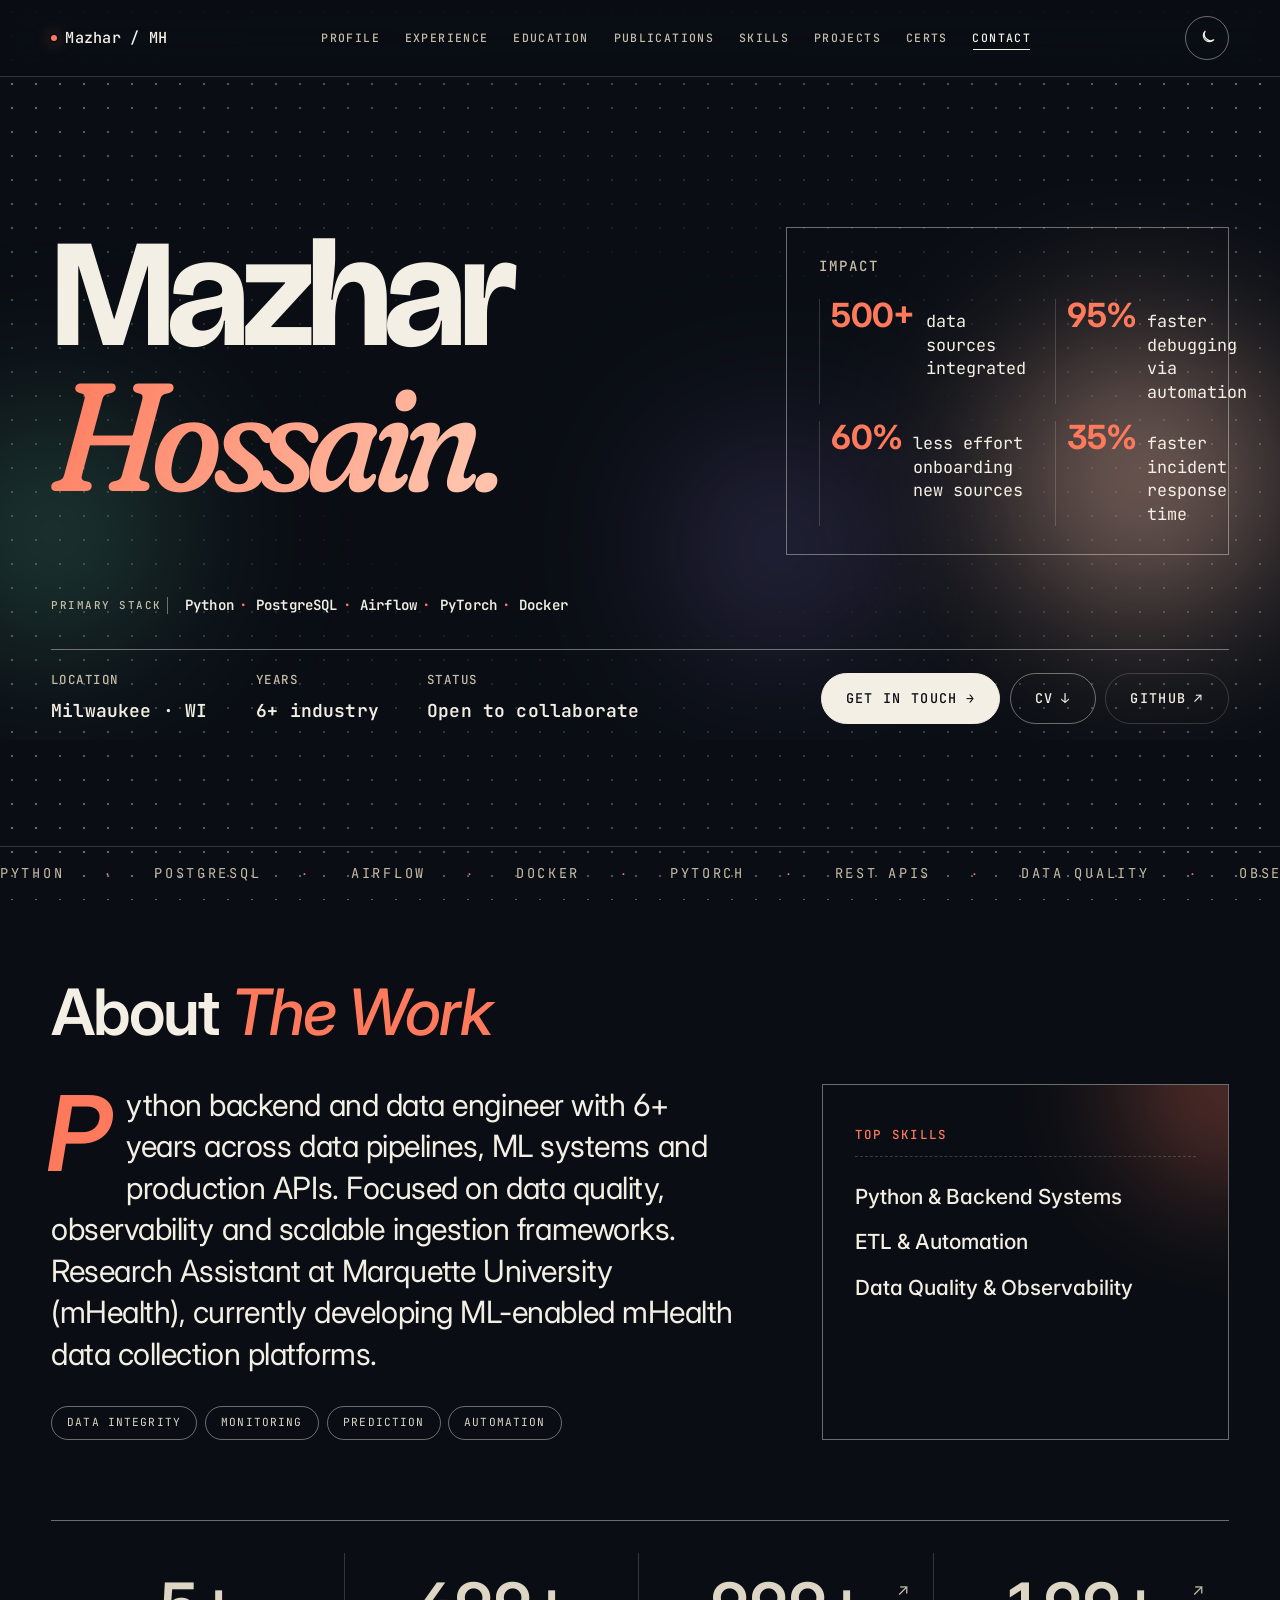
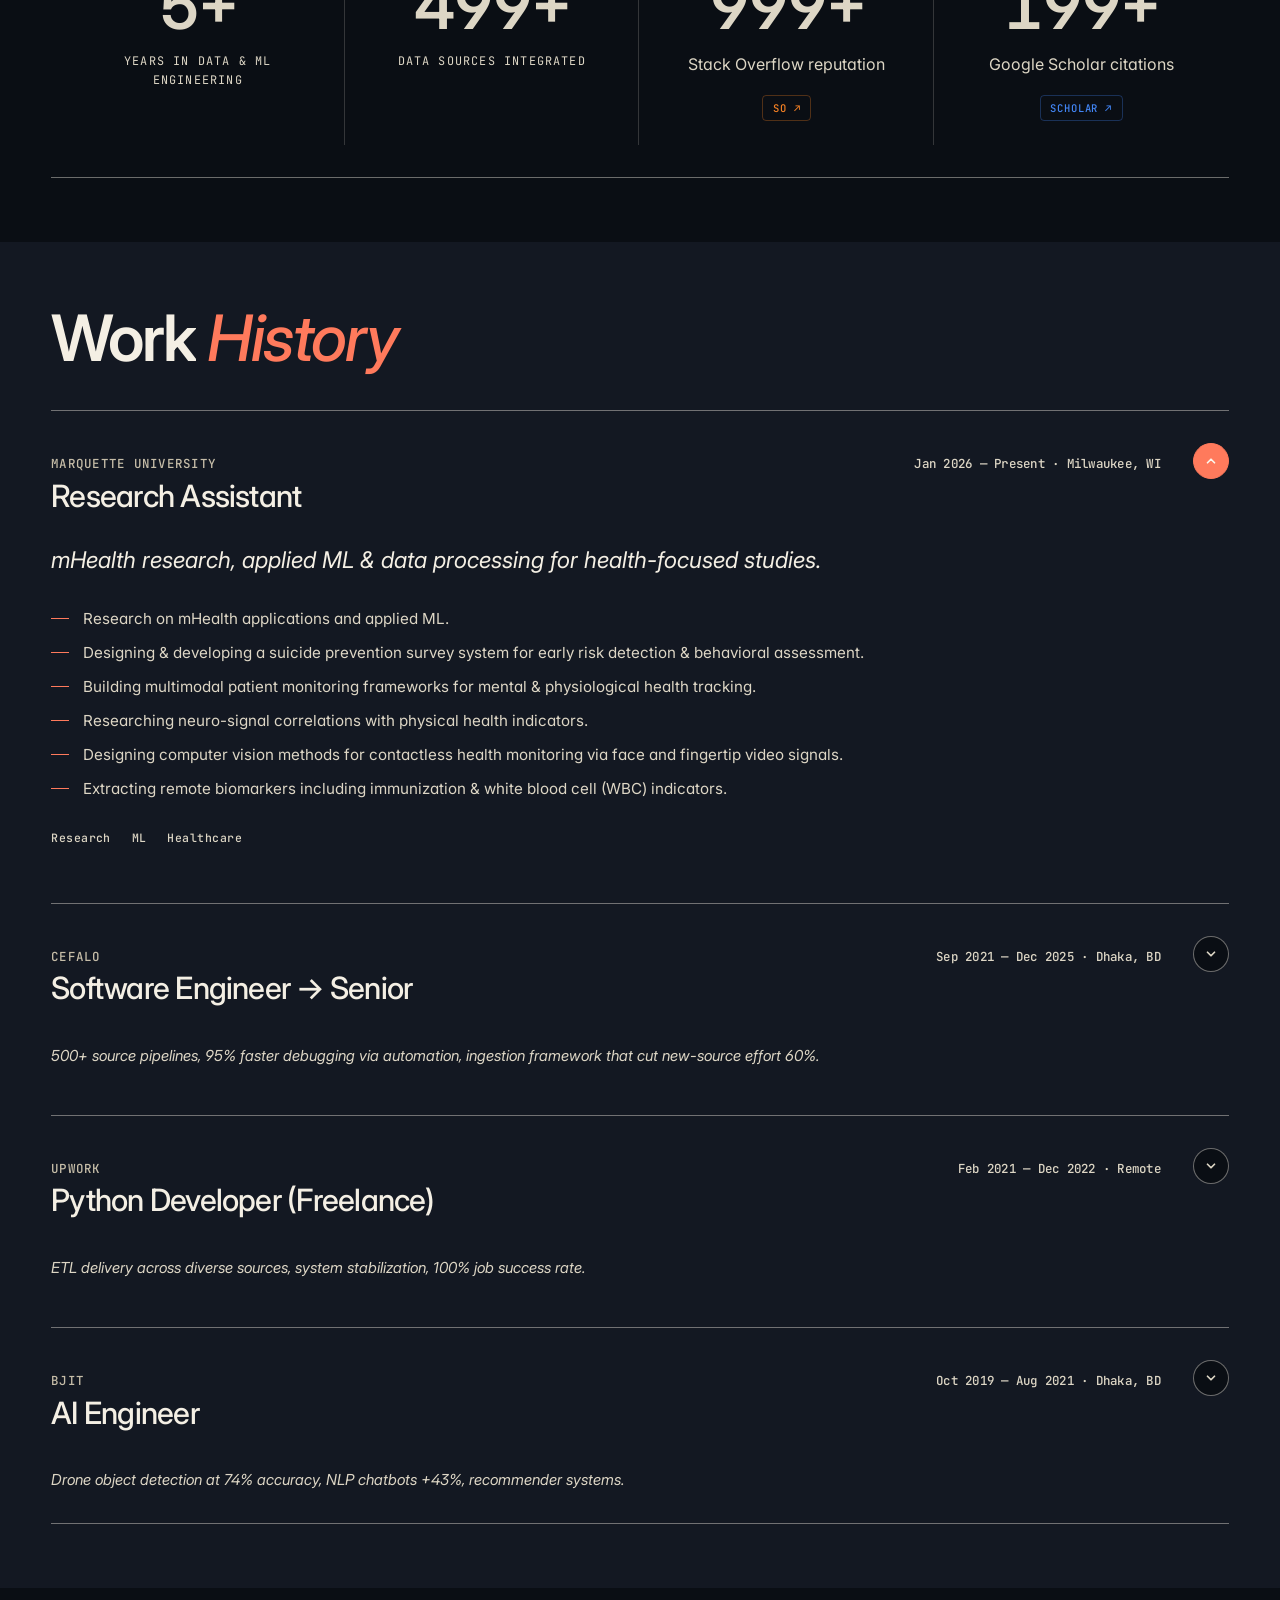
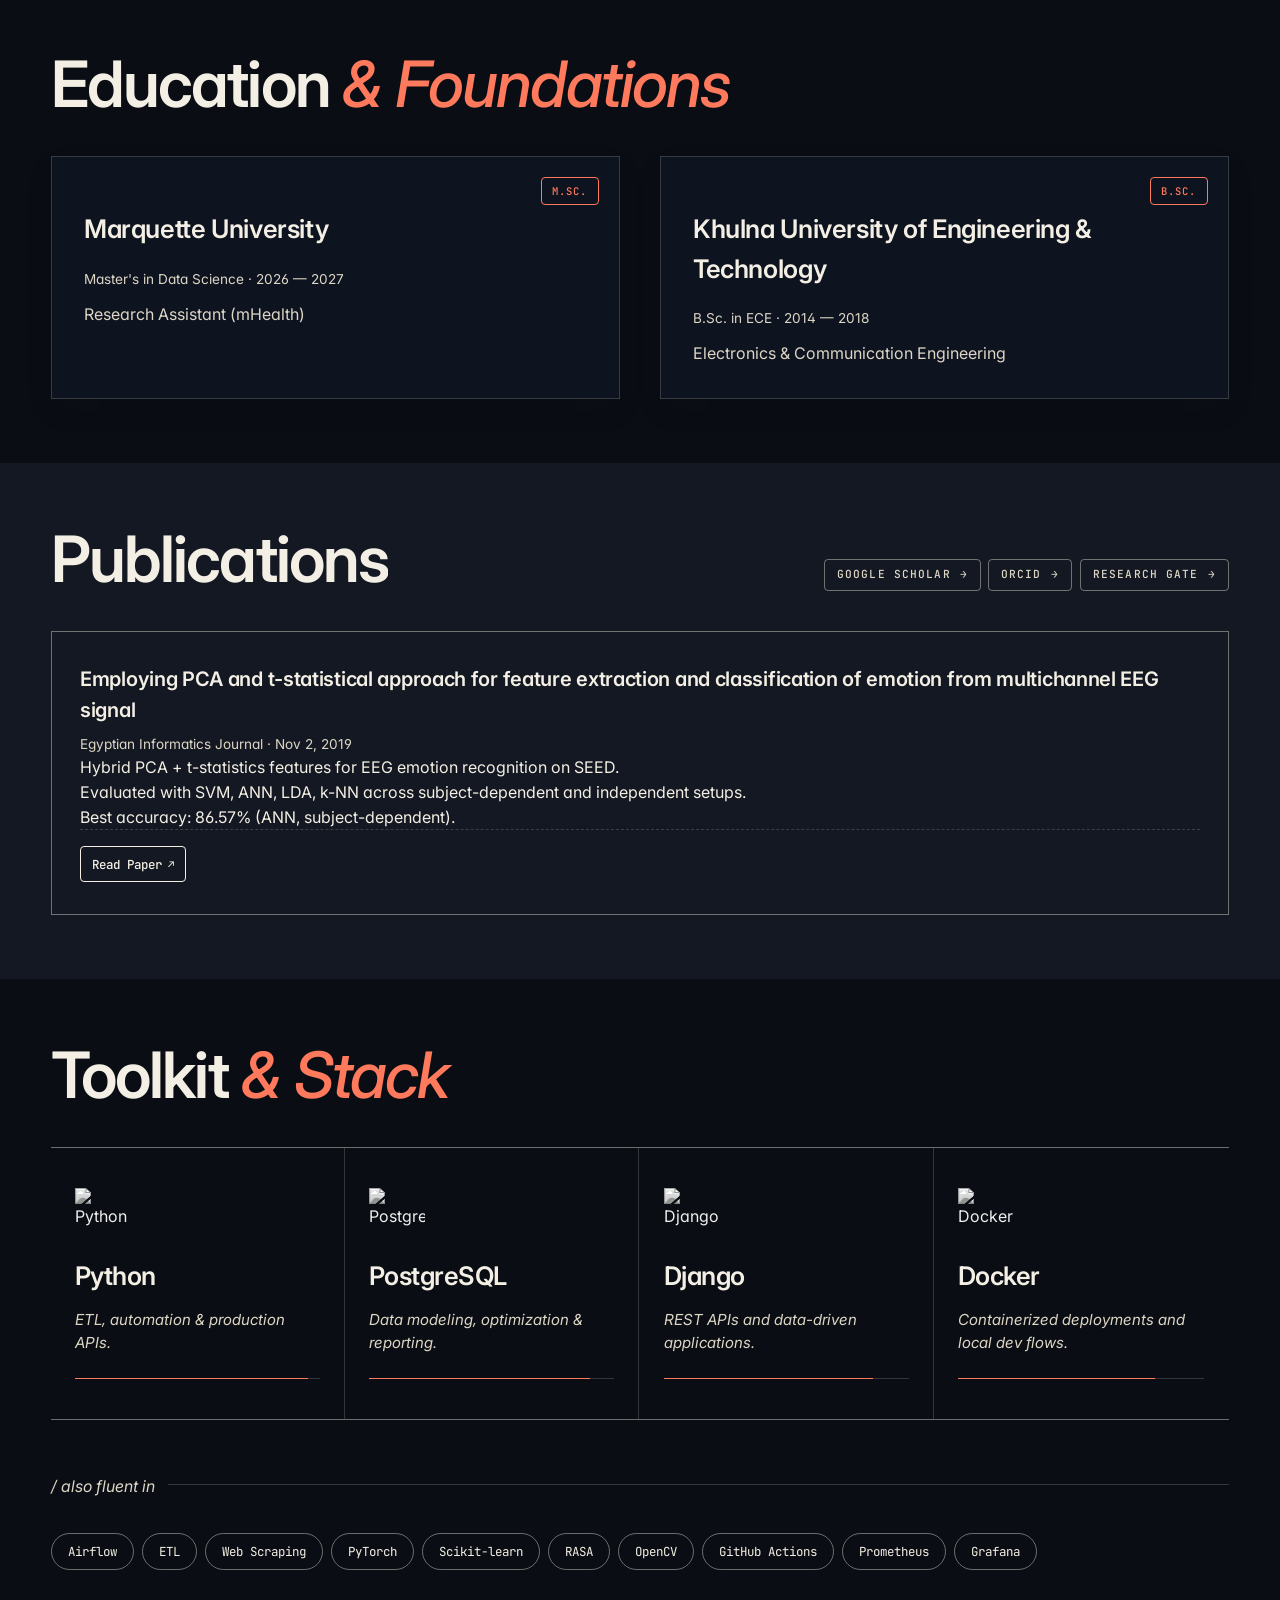
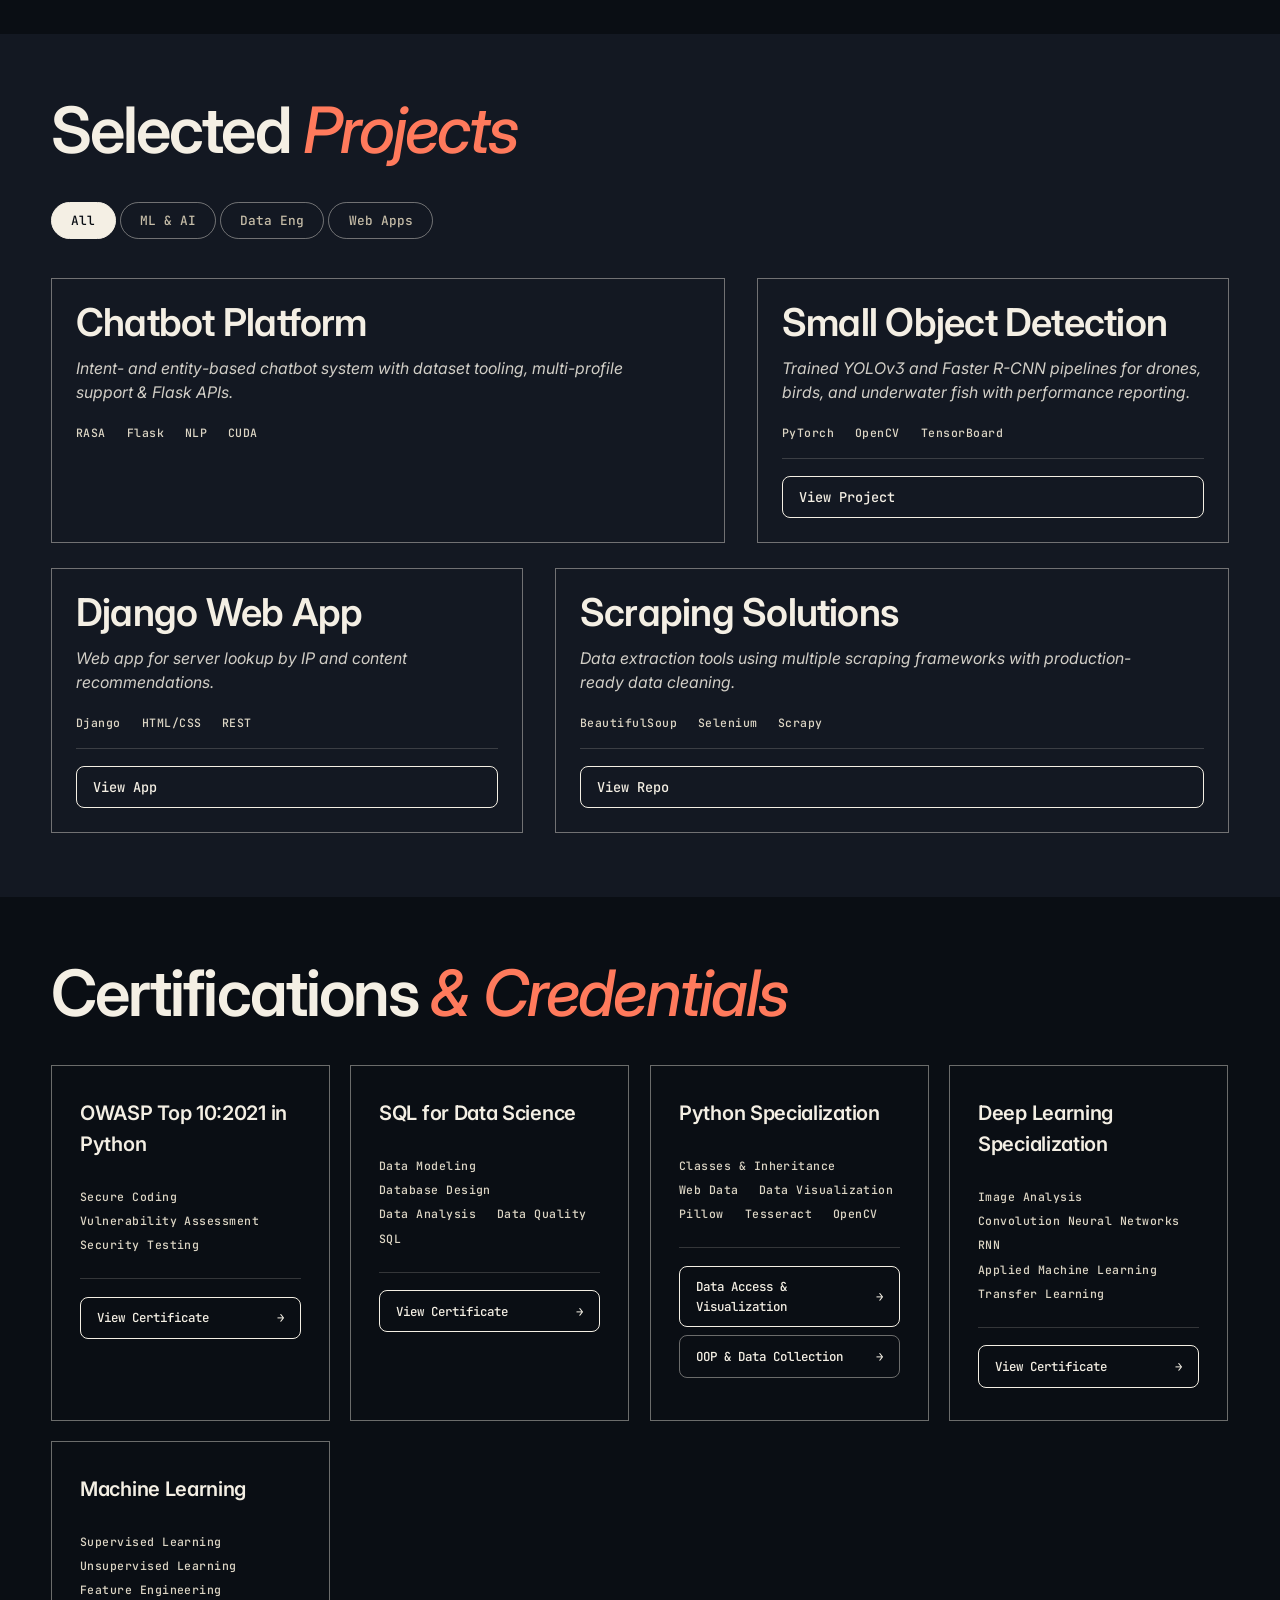
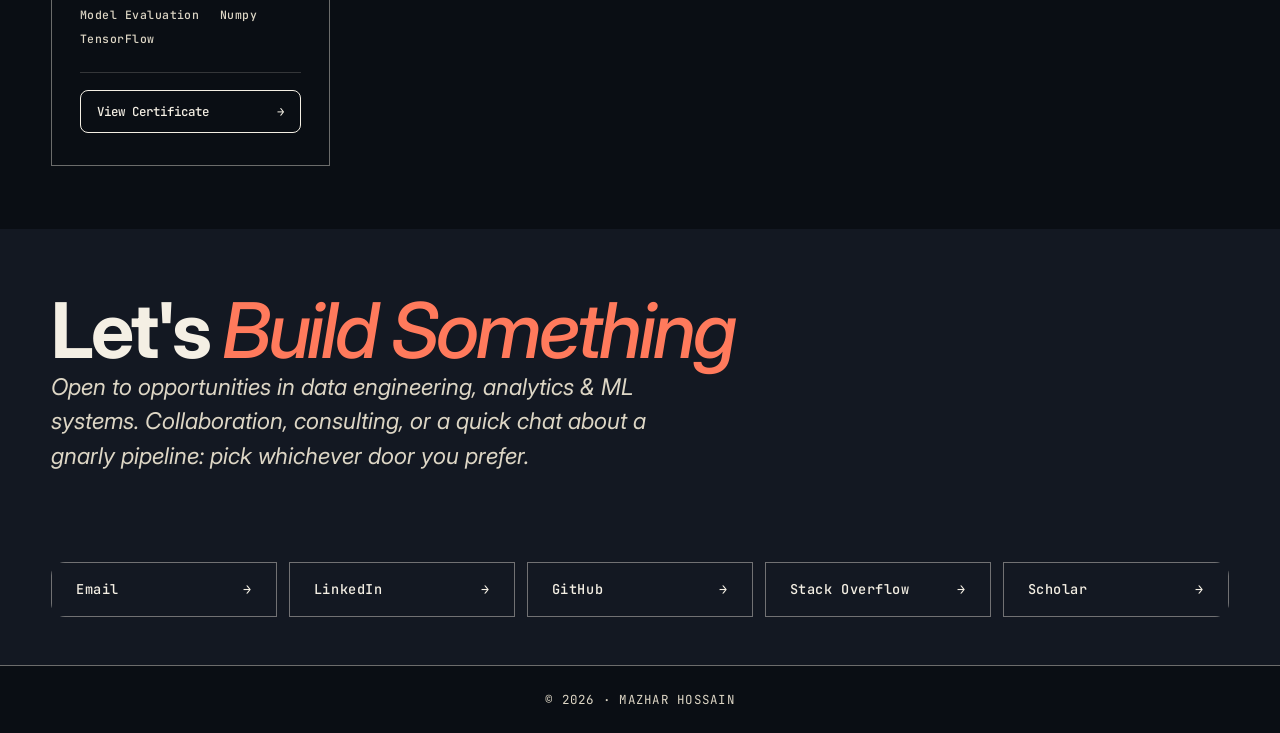
==== index.html @ 01fcfd15 "Update index" ====
<!doctype html>
<html lang="en">
  <head>
    <meta charset="utf-8" />
    <meta name="viewport" content="width=device-width, initial-scale=1" />

    <!-- Primary SEO -->
    <title>Mazhar Hossain — Data Engineer · Python · ML Systems</title>
    <meta name="description" content="Mazhar Hossain — Data Engineer with 6+ years building reliable data platforms, ETL pipelines, and ML-ready analytics systems. Python, PostgreSQL, Airflow, PyTorch." />
    <meta name="author" content="Mazhar Hossain" />
    <meta name="keywords" content="Mazhar Hossain, Data Engineer, Python Developer, ETL, Airflow, PostgreSQL, PyTorch, ML Engineer, Data Platforms, Portfolio" />
    <meta name="robots" content="index, follow, max-image-preview:large" />
    <meta name="googlebot" content="index, follow" />
    <link rel="canonical" href="https://mazhar004.github.io/" />

    <!-- Open Graph -->
    <meta property="og:title" content="Mazhar Hossain — Data Engineer · Python · ML Systems" />
    <meta property="og:description" content="6+ years building reliable data platforms, ETL pipelines, and ML-ready analytics systems." />
    <meta property="og:type" content="website" />
    <meta property="og:url" content="https://mazhar004.github.io/" />
    <meta property="og:site_name" content="Mazhar Hossain" />
    <meta property="og:locale" content="en_US" />
    <meta property="og:image" content="https://mazhar004.github.io/static/og-image.svg" />
    <meta property="og:image:width" content="1200" />
    <meta property="og:image:height" content="630" />
    <meta property="og:image:alt" content="Mazhar Hossain — Data Engineer · Python · ML Systems" />

    <!-- Twitter / X -->
    <meta name="twitter:card" content="summary_large_image" />
    <meta name="twitter:title" content="Mazhar Hossain — Data Engineer" />
    <meta name="twitter:description" content="Building reliable data platforms, ETL pipelines, and ML-ready analytics systems." />
    <meta name="twitter:image" content="https://mazhar004.github.io/static/og-image.svg" />
    <meta name="twitter:image:alt" content="Mazhar Hossain — Data Engineer · Python · ML Systems" />

    <!-- Icons & manifest -->
    <link rel="icon" type="image/svg+xml" href="static/favicon.svg" />
    <link rel="apple-touch-icon" href="static/favicon.svg" />
    <link rel="manifest" href="site.webmanifest" />
    <meta name="theme-color" content="#0a0e14" media="(prefers-color-scheme: dark)" />
    <meta name="theme-color" content="#f1ebe0" media="(prefers-color-scheme: light)" />

    <!-- Progressive enhancement marker. Set synchronously before any CSS applies so
         scroll-reveal styles know JS is going to run. Without this class, the no-JS
         fallback block in cinematic.css keeps every section visible (matters for
         file:// previews and any case where the module bundle fails to load). -->
    <script>document.documentElement.classList.add("js-reveal");</script>

    <!-- Fonts -->
    <link rel="preconnect" href="https://fonts.googleapis.com" />
    <link rel="preconnect" href="https://fonts.gstatic.com" crossorigin />
    <link
      href="https://fonts.googleapis.com/css2?family=Bricolage+Grotesque:opsz,wght@12..96,300..800&family=Fraunces:ital,opsz,wght,SOFT,WONK@0,9..144,300..700,30..100,0..1;1,9..144,300..700,30..100,0..1&family=Inter:ital,wght@0,300..700;1,300..700&family=JetBrains+Mono:wght@400;500;600&display=swap"
      rel="stylesheet"
    />
    <!-- Stylesheets — split for maintainability. Order matters: cascade flows top → bottom. -->
    <link rel="stylesheet" href="css/tokens.css?v=2026-05-13i" />
    <link rel="stylesheet" href="css/base.css?v=2026-05-13i" />
    <link rel="stylesheet" href="css/layout.css?v=2026-05-13i" />
    <link rel="stylesheet" href="css/buttons.css?v=2026-05-13i" />
    <link rel="stylesheet" href="css/bento.css?v=2026-05-13i" />
    <link rel="stylesheet" href="css/command-palette.css?v=2026-05-13i" />
    <link rel="stylesheet" href="css/sections.css?v=2026-05-13i" />
    <link rel="stylesheet" href="css/footer.css?v=2026-05-13i" />
    <link rel="stylesheet" href="css/mobile.css?v=2026-05-13i" />
    <link rel="stylesheet" href="css/cinematic.css?v=2026-05-13i" />
    <link rel="stylesheet" href="css/lanes.css?v=2026-05-13i" />
    <link rel="stylesheet" href="css/hero-impact.css?v=2026-05-13i" />
    <link rel="stylesheet" href="css/mobile-final.css?v=2026-05-13i" />

    <!-- JS as native ES modules. main.js boots each side-effect submodule. -->
    <script type="module" src="js/main.js?v=2026-05-13i"></script>

    <!-- Structured data: Person + WebSite -->
    <script type="application/ld+json">
    {
      "@context": "https://schema.org",
      "@graph": [
        {
          "@type": "Person",
          "@id": "https://mazhar004.github.io/#person",
          "name": "Mazhar Hossain",
          "alternateName": "MH",
          "url": "https://mazhar004.github.io/",
          "image": "https://mazhar004.github.io/static/og-image.svg",
          "jobTitle": "Data Engineer",
          "description": "Data Engineer with 6+ years across data pipelines, ML systems, and production APIs. Focused on data quality, observability, and scalable ingestion frameworks.",
          "email": "mailto:princemazhar.mp@gmail.com",
          "address": {
            "@type": "PostalAddress",
            "addressLocality": "Milwaukee",
            "addressRegion": "WI",
            "addressCountry": "US"
          },
          "knowsAbout": [
            "Data Engineering",
            "Python",
            "PostgreSQL",
            "Apache Airflow",
            "ETL Pipelines",
            "PyTorch",
            "Machine Learning",
            "Computer Vision",
            "REST APIs",
            "Docker"
          ],
          "alumniOf": [
            {
              "@type": "CollegeOrUniversity",
              "name": "Marquette University",
              "url": "https://www.marquette.edu/"
            },
            {
              "@type": "CollegeOrUniversity",
              "name": "Khulna University of Engineering & Technology"
            }
          ],
          "sameAs": [
            "https://github.com/mazhar004",
            "https://www.linkedin.com/in/mazhar004/",
            "https://stackoverflow.com/users/11755018/mazhar",
            "https://scholar.google.com/citations?user=k7h0b8gAAAAJ",
            "https://orcid.org/0000-0001-7118-8248",
            "https://www.researchgate.net/profile/Mazhar-Hossain"
          ]
        },
        {
          "@type": "WebSite",
          "@id": "https://mazhar004.github.io/#website",
          "url": "https://mazhar004.github.io/",
          "name": "Mazhar Hossain — Portfolio",
          "description": "Portfolio of Mazhar Hossain, Data Engineer.",
          "inLanguage": "en-US",
          "publisher": { "@id": "https://mazhar004.github.io/#person" }
        }
      ]
    }
    </script>

    <!-- Google Analytics 4
         Replace G-XXXXXXXXXX with your real Measurement ID once you create the GA4 property.
         Until then, this script is inert (no data is sent). The ID is intentionally public —
         GA4 IDs live in client-side JS on every site that uses GA. To prevent spam from other
         domains, configure a hostname filter in GA4 Admin → Data Filters. -->
    <script async src="https://www.googletagmanager.com/gtag/js?id=G-XXXXXXXXXX"></script>
    <script>
      window.dataLayer = window.dataLayer || [];
      function gtag(){dataLayer.push(arguments);}
      gtag('js', new Date());
      gtag('config', 'G-XXXXXXXXXX', { anonymize_ip: true });
    </script>
  </head>
  <body data-theme="dark">
    <script>
      // Restore persisted theme synchronously to prevent FOUC
      try {
        var t = localStorage.getItem("theme");
        if (t === "light" || t === "dark") document.body.dataset.theme = t;
      } catch (e) {}
    </script>
    <a class="skip-link" href="#main">Skip to content</a>
    <div class="scroll-progress" id="scroll-progress"></div>
    <div class="grain" aria-hidden="true"></div>

    <header class="site-header">
      <div class="container nav">
        <a class="brand" href="#top" data-cursor="hover">Mazhar / MH</a>
        <button class="nav-toggle" id="nav-toggle" type="button" aria-label="Open menu" aria-expanded="false" aria-controls="nav-menu">
          <span class="nav-toggle__line"></span>
          <span class="nav-toggle__line"></span>
          <span class="nav-toggle__line"></span>
        </button>
        <nav class="nav-links" id="nav-menu" role="navigation">
          <a href="#profile" data-cursor="hover">Profile</a>
          <a href="#experience" data-cursor="hover">Experience</a>
          <a href="#education" data-cursor="hover">Education</a>
          <a href="#publications" data-cursor="hover">Publications</a>
          <a href="#skills" data-cursor="hover">Skills</a>
          <a href="#projects" data-cursor="hover">Projects</a>
          <a href="#certifications" data-cursor="hover">Certs</a>
          <a href="#contact" data-cursor="hover">Contact</a>
        </nav>
        <button class="theme-toggle" id="theme-toggle" type="button" aria-label="Toggle theme" data-cursor="hover">
          <svg class="theme-toggle__sun" viewBox="0 0 24 24" aria-hidden="true">
            <circle cx="12" cy="12" r="4"></circle>
            <path d="M12 2v2M12 20v2M4.93 4.93l1.41 1.41M17.66 17.66l1.41 1.41M2 12h2M20 12h2M4.93 19.07l1.41-1.41M17.66 6.34l1.41-1.41"></path>
          </svg>
          <svg class="theme-toggle__moon" viewBox="0 0 24 24" aria-hidden="true">
            <path d="M21 14.5A8.5 8.5 0 0 1 9.5 3a7 7 0 1 0 11.5 11.5Z"></path>
          </svg>
        </button>
      </div>
    </header>

    <main id="main">
      <section class="hero" id="top">
        <div class="hero-stage">
          <div class="shapes" aria-hidden="true">
            <span class="shape shape-1"></span>
            <span class="shape shape-2"></span>
            <span class="shape shape-3"></span>
          </div>
          <div class="container">
            <h1 class="hero-name">
              <span class="h-line"><span>Mazhar</span></span>
              <span class="h-line"><span class="accent">Hossain.</span></span>
            </h1>

            <div class="hero-stack-row" data-scroll="up">
              <span class="hero-stack-row__label">Primary stack</span>
              <ul class="hero-stack-row__list" data-stagger>
                <li>Python</li>
                <li>PostgreSQL</li>
                <li>Airflow</li>
                <li>PyTorch</li>
                <li>Docker</li>
              </ul>
            </div>

            <div class="hero-impact-card" data-scroll="up">
              <span class="hero-impact-card__label">Impact</span>
              <ul class="hero-impact-card__list" data-stagger>
                <li>
                  <span class="impact-num">500+</span>
                  <span class="impact-text">data sources integrated</span>
                </li>
                <li>
                  <span class="impact-num">95%</span>
                  <span class="impact-text">faster debugging via automation</span>
                </li>
                <li>
                  <span class="impact-num">60%</span>
                  <span class="impact-text">less effort onboarding new sources</span>
                </li>
                <li>
                  <span class="impact-num">35%</span>
                  <span class="impact-text">faster incident response time</span>
                </li>
              </ul>
            </div>

            <div class="hero-meta-row">
              <div class="hero-info-blocks" data-stagger data-scroll="up">
                <div>
                  <span class="info-label">Location</span>
                  <span class="info-value">Milwaukee · WI</span>
                </div>
                <div>
                  <span class="info-label">Years</span>
                  <span class="info-value">6+ industry</span>
                </div>
                <div>
                  <span class="info-label">Status</span>
                  <span class="info-value">Open to collaborate</span>
                </div>
              </div>
              <div class="hero-cta-row">
                <a class="btn primary" href="#contact" data-magnetic data-cursor="hover">
                  Get in touch <span class="arrow">→</span>
                </a>
                <a class="btn outline" id="print-cv" href="cv.html?print=1" target="_blank" rel="noopener" data-magnetic data-cursor="hover">
                  CV <span class="arrow">↓</span>
                </a>
                <a class="btn ghost" href="https://github.com/mazhar004" target="_blank" rel="noreferrer" data-cursor="hover">
                  GitHub <span class="arrow">↗</span>
                </a>
              </div>
            </div>
          </div>
          <div class="scroll-indicator" aria-hidden="true">
            <span>Scroll</span>
            <span class="line"></span>
          </div>
        </div>
        <div class="hero-ticker" aria-hidden="true">
          <div class="ticker-track">
            <span>Python</span>
            <span>PostgreSQL</span>
            <span>Airflow</span>
            <span>Docker</span>
            <span>PyTorch</span>
            <span>REST APIs</span>
            <span>Data Quality</span>
            <span>Observability</span>
            <span>ML Systems</span>
            <span>mHealth Research</span>
            <span>ETL</span>
            <span>Computer Vision</span>
            <!-- duplicate for seamless loop -->
            <span>Python</span>
            <span>PostgreSQL</span>
            <span>Airflow</span>
            <span>Docker</span>
            <span>PyTorch</span>
            <span>REST APIs</span>
            <span>Data Quality</span>
            <span>Observability</span>
            <span>ML Systems</span>
            <span>mHealth Research</span>
            <span>ETL</span>
            <span>Computer Vision</span>
          </div>
        </div>
      </section>

      <section class="section" id="profile">
        <div class="container">
          <div class="section-title" data-scroll="up">
            <h2><span class="h2-main">About</span> <em>the work</em></h2>
          </div>
          <div class="profile-grid">
            <div data-scroll="up">
              <p>
                Python backend and data engineer with 6+ years across data
                pipelines, ML systems and production APIs. Focused on data
                quality, observability and scalable ingestion frameworks.
                Research Assistant at Marquette University (mHealth), currently
                developing ML-enabled mHealth data collection platforms.
              </p>
              <div class="profile-pills" data-stagger>
                <span>Data Integrity</span>
                <span>Monitoring</span>
                <span>Prediction</span>
                <span>Automation</span>
              </div>
            </div>
            <div class="spotlight" data-scroll="left">
              <h3>Top Skills</h3>
              <ul>
                <li>Python &amp; Backend Systems</li>
                <li>ETL &amp; Automation</li>
                <li>Data Quality &amp; Observability</li>
              </ul>
            </div>
          </div>
          <div class="grid stats" data-scroll="up">
            <div class="card">
              <p class="stat" data-target="6" data-suffix="+">0</p>
              <p>Years in data &amp; ML engineering</p>
            </div>
            <div class="card">
              <p class="stat" data-target="500" data-suffix="+">0</p>
              <p>Data sources integrated</p>
            </div>
            <a class="card stat-link" href="https://stackoverflow.com/users/11755018/mazhar" target="_blank" rel="noreferrer" data-cursor="hover">
              <p class="stat" data-target="1000" data-suffix="+">0</p>
              <p>Stack Overflow reputation</p>
              <span class="stat-badge so-badge">SO ↗</span>
            </a>
            <a class="card stat-link" href="https://scholar.google.com/citations?user=k7h0b8gAAAAJ" target="_blank" rel="noreferrer" data-cursor="hover">
              <p class="stat" data-target="200" data-suffix="+">0</p>
              <p>Google Scholar citations</p>
              <span class="stat-badge scholar-badge">Scholar ↗</span>
            </a>
          </div>
        </div>
      </section>

      <section class="section alt" id="experience">
        <div class="container">
          <div class="section-title" data-scroll="up">
            <h2><span class="h2-main">Work</span> <em>history</em></h2>
          </div>
          <div class="accordion">
            <details class="accordion-item" open>
              <summary data-cursor="hover">
                <div class="exp-header">
                  <span class="exp-company">Marquette University</span>
                  <span class="exp-designation">Research Assistant</span>
                </div>
                <span class="exp-meta">Jan 2026 — Present · Milwaukee, WI</span>
                <span class="accordion-chevron" aria-hidden="true">
                  <svg viewBox="0 0 16 16" fill="none" stroke="currentColor" stroke-width="2" stroke-linecap="round" stroke-linejoin="round"><polyline points="4 6 8 10 12 6"/></svg>
                </span>
                <p class="exp-preview">mHealth research, applied ML &amp; biomarker extraction from face/fingertip video.</p>
              </summary>
              <div class="accordion-body">
                <p class="exp-highlight">mHealth research, applied ML &amp; data processing for health-focused studies.</p>
                <ul>
                  <li>Research on mHealth applications and applied ML.</li>
                  <li>Designing &amp; developing a suicide prevention survey system for early risk detection &amp; behavioral assessment.</li>
                  <li>Building multimodal patient monitoring frameworks for mental &amp; physiological health tracking.</li>
                  <li>Researching neuro-signal correlations with physical health indicators.</li>
                  <li>Designing computer vision methods for contactless health monitoring via face and fingertip video signals.</li>
                  <li>Extracting remote biomarkers including immunization &amp; white blood cell (WBC) indicators.</li>
                </ul>
                <div class="tags">
                  <span>Research</span><span>ML</span><span>Healthcare</span>
                </div>
              </div>
            </details>
            <details class="accordion-item">
              <summary data-cursor="hover">
                <div class="exp-header">
                  <span class="exp-company">Cefalo</span>
                  <span class="exp-designation">Software Engineer → Senior</span>
                </div>
                <span class="exp-meta">Sep 2021 — Dec 2025 · Dhaka, BD</span>
                <span class="accordion-chevron" aria-hidden="true">
                  <svg viewBox="0 0 16 16" fill="none" stroke="currentColor" stroke-width="2" stroke-linecap="round" stroke-linejoin="round"><polyline points="4 6 8 10 12 6"/></svg>
                </span>
                <p class="exp-preview">500+ source pipelines, 95% faster debugging via automation, ingestion framework that cut new-source effort 60%.</p>
              </summary>
              <div class="accordion-body">
                <p class="exp-highlight">Data platform reliability, 500+ source pipelines &amp; 95% faster debugging via automation.</p>
                <ul>
                  <li>Built energy market forecasting data products and RESTful backends.</li>
                  <li>Built RESTful services for urgent market data ingestion.</li>
                  <li>Managed pipelines from 500+ sources with high integrity and availability.</li>
                  <li>Automated verification processes, reducing debugging time by 95%.</li>
                  <li>Redesigned ingestion framework, cutting new-source effort by 60%.</li>
                  <li>Implemented monitoring for critical sources, reducing response time by 35%.</li>
                  <li>Contributed to data platform reliability and automation.</li>
                </ul>
                <div class="tags">
                  <span>Python</span><span>ETL</span><span>Monitoring</span><span>APIs</span><span>REST</span>
                </div>
              </div>
            </details>
            <details class="accordion-item">
              <summary data-cursor="hover">
                <div class="exp-header">
                  <span class="exp-company">Upwork</span>
                  <span class="exp-designation">Python Developer (Freelance)</span>
                </div>
                <span class="exp-meta">Feb 2021 — Dec 2022 · Remote</span>
                <span class="accordion-chevron" aria-hidden="true">
                  <svg viewBox="0 0 16 16" fill="none" stroke="currentColor" stroke-width="2" stroke-linecap="round" stroke-linejoin="round"><polyline points="4 6 8 10 12 6"/></svg>
                </span>
                <p class="exp-preview">ETL delivery across diverse sources, system stabilization, 100% job success rate.</p>
              </summary>
              <div class="accordion-body">
                <p class="exp-highlight">ETL delivery, system stabilization &amp; 100% job success rate.</p>
                <ul>
                  <li>Delivered ETL pipelines across diverse data sources.</li>
                  <li>Stabilized systems by fixing and optimizing existing scripts.</li>
                  <li>Produced clear documentation for workflows and installations.</li>
                  <li>Maintained 100% job success rate.</li>
                </ul>
                <div class="tags">
                  <span>ETL</span><span>Automation</span><span>Documentation</span>
                </div>
              </div>
            </details>
            <details class="accordion-item">
              <summary data-cursor="hover">
                <div class="exp-header">
                  <span class="exp-company">BJIT</span>
                  <span class="exp-designation">AI Engineer</span>
                </div>
                <span class="exp-meta">Oct 2019 — Aug 2021 · Dhaka, BD</span>
                <span class="accordion-chevron" aria-hidden="true">
                  <svg viewBox="0 0 16 16" fill="none" stroke="currentColor" stroke-width="2" stroke-linecap="round" stroke-linejoin="round"><polyline points="4 6 8 10 12 6"/></svg>
                </span>
                <p class="exp-preview">Drone object detection at 74% accuracy, NLP chatbots +43%, recommender systems.</p>
              </summary>
              <div class="accordion-body">
                <p class="exp-highlight">Computer vision (74% detection accuracy), NLP chatbots (+43% accuracy) &amp; recommender systems.</p>
                <ul>
                  <li>Improved dataset quality by 30% through augmentation and labeling.</li>
                  <li>Delivered drone small-object detection with 74% accuracy.</li>
                  <li>Improved chatbot response accuracy by 43% with model training and API integration.</li>
                  <li>Built recommender system using collaborative and content-based filtering.</li>
                </ul>
                <div class="tags">
                  <span>PyTorch</span><span>NLP</span><span>Computer Vision</span>
                </div>
              </div>
            </details>
          </div>
        </div>
      </section>

      <section class="section" id="education">
        <div class="container">
          <div class="section-title" data-scroll="up">
            <h2><span class="h2-main">Education</span> <em>&amp; foundations</em></h2>
          </div>
          <div class="grid education-cards" data-stagger data-scroll="up">
            <article class="card education-card">
              <div class="education-card__badges">
                <span class="edu-badge" aria-label="Master of Science degree">M.Sc.</span>
              </div>
              <h3>Marquette University</h3>
              <p class="muted">Master's in Data Science · 2026 — 2027</p>
              <p>Research Assistant (mHealth)</p>
            </article>
            <article class="card education-card">
              <div class="education-card__badges">
                <span class="edu-badge" aria-label="Honours degree">B.Sc.</span>
              </div>
              <h3>Khulna University of Engineering &amp; Technology</h3>
              <p class="muted">B.Sc. in ECE · 2014 — 2018</p>
              <p>Electronics &amp; Communication Engineering</p>
            </article>
          </div>
        </div>
      </section>

      <section class="section alt" id="publications">
        <div class="container">
          <div class="section-title" data-scroll="up">
            <h2><span class="h2-main">Publications</span></h2>
            <div class="publication-profiles" data-stagger>
              <a href="https://scholar.google.com/citations?user=k7h0b8gAAAAJ" target="_blank" rel="noreferrer" data-cursor="hover">Google Scholar</a>
              <a href="https://orcid.org/0000-0001-7118-8248" target="_blank" rel="noreferrer" data-cursor="hover">ORCID</a>
              <a href="https://www.researchgate.net/profile/Mazhar-Hossain" target="_blank" rel="noreferrer" data-cursor="hover">Research Gate</a>
            </div>
          </div>
          <div class="grid">
            <article class="card" data-scroll="up">
              <h3>Employing PCA and t-statistical approach for feature extraction and classification of emotion from multichannel EEG signal</h3>
              <p class="muted">Egyptian Informatics Journal · Nov 2, 2019</p>
              <ul>
                <li>Hybrid PCA + t-statistics features for EEG emotion recognition on SEED.</li>
                <li>Evaluated with SVM, ANN, LDA, k-NN across subject-dependent and independent setups.</li>
                <li>Best accuracy: 86.57% (ANN, subject-dependent).</li>
              </ul>
              <div class="hero-links">
                <a href="https://www.sciencedirect.com/science/article/pii/S1110866519301720" target="_blank" rel="noreferrer" data-cursor="hover">
                  Read Paper
                </a>
              </div>
            </article>
          </div>
        </div>
      </section>

      <section class="section" id="skills">
        <div class="container">
          <div class="section-title" data-scroll="up">
            <h2><span class="h2-main">Toolkit</span> <em>&amp; stack</em></h2>
          </div>
          <div class="skills-grid" data-stagger data-scroll="up">
            <div class="card">
              <div class="skill-icon">
                <img src="static/python-original.svg" alt="Python" />
              </div>
              <h3>Python</h3>
              <p>ETL, automation &amp; production APIs.</p>
              <div class="skill-level"><div class="skill-level__fill" data-level="95"></div></div>
            </div>
            <div class="card">
              <div class="skill-icon">
                <img src="static/postgresql-original.svg" alt="PostgreSQL" />
              </div>
              <h3>PostgreSQL</h3>
              <p>Data modeling, optimization &amp; reporting.</p>
              <div class="skill-level"><div class="skill-level__fill" data-level="90"></div></div>
            </div>
            <div class="card">
              <div class="skill-icon">
                <img src="static/django.png" alt="Django" />
              </div>
              <h3>Django</h3>
              <p>REST APIs and data-driven applications.</p>
              <div class="skill-level"><div class="skill-level__fill" data-level="85"></div></div>
            </div>
            <div class="card">
              <div class="skill-icon">
                <img src="static/docker-original.svg" alt="Docker" />
              </div>
              <h3>Docker</h3>
              <p>Containerized deployments and local dev flows.</p>
              <div class="skill-level"><div class="skill-level__fill" data-level="80"></div></div>
            </div>
          </div>

          <div class="pill-grid" data-stagger data-scroll="up">
            <span>Airflow</span>
            <span>ETL</span>
            <span>Web Scraping</span>
            <span>PyTorch</span>
            <span>Scikit-learn</span>
            <span>RASA</span>
            <span>OpenCV</span>
            <span>GitHub Actions</span>
            <span>Prometheus</span>
            <span>Grafana</span>
          </div>
        </div>
      </section>

      <section class="section alt" id="projects">
        <div class="container">
          <div class="section-title" data-scroll="up">
            <h2><span class="h2-main">Selected</span> <em>projects</em></h2>
          </div>
          <div class="filters" role="tablist" aria-label="Project filters">
            <button class="filter-btn active" type="button" data-filter="all" data-cursor="hover">All</button>
            <button class="filter-btn" type="button" data-filter="ml" data-cursor="hover">ML &amp; AI</button>
            <button class="filter-btn" type="button" data-filter="data" data-cursor="hover">Data Eng</button>
            <button class="filter-btn" type="button" data-filter="web" data-cursor="hover">Web Apps</button>
          </div>
          <div class="filter-channel-label" id="filter-channel-label" aria-live="polite" aria-atomic="true"></div>
          <div class="grid projects" data-filter-grid>
            <article class="card project-card" data-scroll="up" data-category="ml">
              <h3>Chatbot Platform</h3>
              <p>
                Intent- and entity-based chatbot system with dataset tooling,
                multi-profile support &amp; Flask APIs.
              </p>
              <div class="tags" data-stagger>
                <span>RASA</span><span>Flask</span><span>NLP</span><span>CUDA</span>
              </div>
            </article>
            <article class="card project-card" data-scroll="up" data-category="ml">
              <h3>Small Object Detection</h3>
              <p>
                Trained YOLOv3 and Faster R-CNN pipelines for drones, birds,
                and underwater fish with performance reporting.
              </p>
              <div class="tags" data-stagger>
                <span>PyTorch</span><span>OpenCV</span><span>TensorBoard</span>
              </div>
              <div class="hero-links">
                <a href="https://github.com/Mazhar004/object-detection-api" target="_blank" rel="noreferrer" data-cursor="hover">
                  View Project
                </a>
              </div>
            </article>
            <article class="card project-card" data-scroll="up" data-category="web">
              <h3>Django Web App</h3>
              <p>
                Web app for server lookup by IP and content recommendations.
              </p>
              <div class="tags" data-stagger>
                <span>Django</span><span>HTML/CSS</span><span>REST</span>
              </div>
              <div class="hero-links">
                <a href="https://prince004.pythonanywhere.com/weblocate" target="_blank" rel="noreferrer" data-cursor="hover">
                  View App
                </a>
              </div>
            </article>
            <article class="card project-card" data-scroll="up" data-category="data">
              <h3>Scraping Solutions</h3>
              <p>
                Data extraction tools using multiple scraping frameworks
                with production-ready data cleaning.
              </p>
              <div class="tags" data-stagger>
                <span>BeautifulSoup</span><span>Selenium</span><span>Scrapy</span>
              </div>
              <div class="hero-links">
                <a href="https://github.com/Mazhar004/scraping" target="_blank" rel="noreferrer" data-cursor="hover">
                  View Repo
                </a>
              </div>
            </article>
          </div>
        </div>
      </section>

      <section class="section" id="certifications">
        <div class="container">
          <div class="section-title" data-scroll="up">
            <h2><span class="h2-main">Certifications</span> <em>&amp; credentials</em></h2>
          </div>
          <div class="grid cert-grid" data-stagger data-scroll="up">
            <article class="card cert-card">
              <h3>OWASP Top 10:2021 in Python</h3>
              <div class="tags" data-stagger>
                <span>Secure Coding</span><span>Vulnerability Assessment</span><span>Security Testing</span>
              </div>
              <div class="hero-links">
                <a href="https://www.secureflag.com/s?f1a679f6-27b1-488a-9493-7cba93e24130" target="_blank" rel="noreferrer" data-cursor="hover">
                  View Certificate
                </a>
              </div>
            </article>
            <article class="card cert-card">
              <h3>SQL for Data Science</h3>
              <div class="tags" data-stagger>
                <span>Data Modeling</span><span>Database Design</span>
                <span>Data Analysis</span><span>Data Quality</span>
                <span>SQL</span>
              </div>
              <div class="hero-links">
                <a href="https://www.coursera.org/account/accomplishments/verify/9ZGFH9U5RJQM?utm_source=link&utm_medium=certificate&utm_content=cert_image&utm_campaign=pdf_header_button&utm_product=course" target="_blank" rel="noreferrer" data-cursor="hover">
                  View Certificate
                </a>
              </div>
            </article>
            <article class="card cert-card">
              <h3>Python Specialization</h3>
              <div class="tags" data-stagger>
                <span>Classes &amp; Inheritance</span><span>Web Data</span>
                <span>Data Visualization</span><span>Pillow</span>
                <span>Tesseract</span><span>OpenCV</span>
              </div>
              <div class="hero-links">
                <a href="https://www.coursera.org/account/accomplishments/specialization/TN69JGDPTX3Y" target="_blank" rel="noreferrer" data-cursor="hover">
                  Data Access &amp; Visualization
                </a>
                <a href="https://www.coursera.org/account/accomplishments/specialization/QK9FAKF7JCBA" target="_blank" rel="noreferrer" data-cursor="hover">
                  OOP &amp; Data Collection
                </a>
              </div>
            </article>
            <article class="card cert-card">
              <h3>Deep Learning Specialization</h3>
              <div class="tags" data-stagger>
                <span>Image Analysis</span><span>Convolution Neural Networks</span>
                <span>RNN</span><span>Applied Machine Learning</span>
                <span>Transfer Learning</span>
              </div>
              <div class="hero-links">
                <a href="https://www.coursera.org/account/accomplishments/specialization/FRL8YY38G773" target="_blank" rel="noreferrer" data-cursor="hover">
                  View Certificate
                </a>
              </div>
            </article>
            <article class="card cert-card">
              <h3>Machine Learning</h3>
              <div class="tags" data-stagger>
                <span>Supervised Learning</span><span>Unsupervised Learning</span>
                <span>Feature Engineering</span><span>Model Evaluation</span>
                <span>Numpy</span><span>TensorFlow</span>
              </div>
              <div class="hero-links">
                <a href="https://www.coursera.org/account/accomplishments/verify/MENNNZ7DR22Z" target="_blank" rel="noreferrer" data-cursor="hover">
                  View Certificate
                </a>
              </div>
            </article>
          </div>
        </div>
      </section>

      <section class="section alt" id="contact">
        <div class="container contact">
          <div data-scroll="up">
            <h2><span class="h2-main">Let's</span> <em>build something</em></h2>
            <p>
              Open to opportunities in data engineering, analytics &amp; ML
              systems. Collaboration, consulting, or a quick chat about a
              gnarly pipeline: pick whichever door you prefer.
            </p>
          </div>
          <div class="contact-card" data-scroll="left">
            <a class="btn outline" href="mailto:princemazhar.mp@gmail.com" data-cursor="hover">Email <span class="arrow">→</span></a>
            <a class="btn outline" href="https://www.linkedin.com/in/mazhar004/" target="_blank" rel="noreferrer" data-cursor="hover">LinkedIn <span class="arrow">→</span></a>
            <a class="btn outline" href="https://github.com/mazhar004" target="_blank" rel="noreferrer" data-cursor="hover">GitHub <span class="arrow">→</span></a>
            <a class="btn outline" href="https://stackoverflow.com/users/11755018/mazhar" target="_blank" rel="noreferrer" data-cursor="hover">Stack Overflow <span class="arrow">→</span></a>
            <a class="btn outline" href="https://scholar.google.com/citations?user=k7h0b8gAAAAJ" target="_blank" rel="noreferrer" data-cursor="hover">Scholar <span class="arrow">→</span></a>
          </div>
        </div>
      </section>
    </main>

    <footer class="site-footer">
      <div class="container">
        <span>© <span id="year"></span> · Mazhar Hossain</span>
      </div>
    </footer>
    <button class="to-top" id="to-top" type="button" aria-label="Back to top" data-cursor="hover">↑</button>

    <!-- Command palette -->
    <div class="cmd-palette" id="cmd-palette" role="dialog" aria-modal="true" aria-label="Command palette">
      <div class="cmd-palette-box">
        <div class="cmd-input-wrap">
          <input type="text" class="cmd-input" id="cmd-input" placeholder="Search sections, actions, links..." autocomplete="off" spellcheck="false" />
          <span class="cmd-esc">ESC</span>
        </div>
        <ul class="cmd-list" id="cmd-list" role="listbox"></ul>
      </div>
    </div>
    <script>
      (function () {
        const typed = document.querySelector('.eyebrow-typed');
        if (!typed) return;
        const titles = ['Data Engineer', 'Python Developer',
                        'AI Engineer', 'Research Assistant'];
        let titleIndex = 0;
        let charIndex = 0;
        let deleting = false;
        const typeSpeed = 70;
        const deleteSpeed = 40;
        const pauseAfterType = 1800;
        const pauseAfterDelete = 400;

        function tick() {
          const current = titles[titleIndex];
          if (!deleting) {
            typed.textContent = current.slice(0, ++charIndex);
            if (charIndex === current.length) {
              deleting = true;
              setTimeout(tick, pauseAfterType);
              return;
            }
          } else {
            typed.textContent = current.slice(0, --charIndex);
            if (charIndex === 0) {
              deleting = false;
              titleIndex = (titleIndex + 1) % titles.length;
              setTimeout(tick, pauseAfterDelete);
              return;
            }
          }
          setTimeout(tick, deleting ? deleteSpeed : typeSpeed);
        }
        setTimeout(tick, 500);
      })();
    </script>
  </body>
</html>
---- css/tokens.css ----
/* ============================================================
   Editorial Engineering — Mazhar Hossain Portfolio
   Aesthetic: Swiss editorial × terminal × bone-warm palette
   ============================================================ */

*,
*::before,
*::after {
  box-sizing: border-box;
  margin: 0;
  padding: 0;
}

:root {
  color-scheme: light;

  /* Palette — warmer, more refined */
  --bone: #f1ebe0;
  --bone-2: #e6dfd1;
  --ink: #1a1411;
  --ink-2: #2a221d;
  --paper: #fbf6ec;
  --rule: rgba(26, 20, 17, 0.14);
  --rule-strong: rgba(26, 20, 17, 0.34);
  --muted: #3a332e;
  --soft: #574e44;

  --signal: #e85d3e;        /* refined warm coral */
  --signal-deep: #c9421f;
  --signal-soft: #f4a584;
  --mint: #5cc89a;          /* secondary mint */
  --plum: #8b5cf6;
  --accent: var(--signal);

  /* Text color when used on top of a signal-coral fill. Stays the same in both themes. */
  --text-on-signal: #fbf6ec;

  --bg: var(--bone);
  --surface: var(--paper);
  --text: var(--ink);

  /* Everything is Inter (conventional) except the hero name "Mazhar Hossain.", which
     keeps its original typography. JetBrains Mono stays for labels/code.
       --font-display       Inter                  default for headings, section titles, large display text
       --font-body          Inter                  paragraphs and general text
       --font-serif         Inter                  italic emphasis (formerly Fraunces, kept as the variable name for compat)
       --font-hero          Bricolage Grotesque    "Mazhar" only
       --font-hero-italic   Fraunces               "Hossain." accent only
       --font-mono          JetBrains Mono         labels, ticker, code */
  --font-display:     "Inter", -apple-system, BlinkMacSystemFont, "Segoe UI", system-ui, sans-serif;
  --font-body:        "Inter", -apple-system, BlinkMacSystemFont, "Segoe UI", system-ui, sans-serif;
  --font-serif:       "Inter", -apple-system, BlinkMacSystemFont, "Segoe UI", system-ui, sans-serif;
  --font-hero:        "Bricolage Grotesque", -apple-system, BlinkMacSystemFont, "Segoe UI", system-ui, sans-serif;
  --font-hero-italic: "Fraunces", Georgia, "Times New Roman", serif;
  --font-mono:        "JetBrains Mono", ui-monospace, "SF Mono", Menlo, monospace;

  --radius-sm: 6px;
  --radius-md: 14px;
  --radius-lg: 22px;

  --shadow-1: 0 1px 0 rgba(10, 10, 10, 0.06), 0 12px 30px rgba(10, 10, 10, 0.06);
  --shadow-2: 0 1px 0 rgba(10, 10, 10, 0.08), 0 24px 60px rgba(10, 10, 10, 0.10);

  --ease-out: cubic-bezier(0.22, 1, 0.36, 1);
  --ease-spring: cubic-bezier(0.34, 1.56, 0.64, 1);
  --ease-in: cubic-bezier(0.55, 0.06, 0.68, 0.19);

  --container: min(1320px, 92vw);
}

body[data-theme="dark"] {
  color-scheme: dark;
  --bone: #0a0e14;
  --bone-2: #131822;
  --ink: #f4efe4;
  --ink-2: #e3dcc9;
  --paper: #0e1320;
  --rule: rgba(244, 239, 228, 0.18);
  --rule-strong: rgba(244, 239, 228, 0.42);
  --muted: #ddd6c5;
  --soft: #c6bda8;
  --signal: #ff7a5c;
  --signal-deep: #ff9a82;
  --signal-soft: #ffc4ad;
  --mint: #6ee7b7;
  --plum: #a78bfa;

  --bg: var(--bone);
  --surface: var(--paper);
  --text: var(--ink);

  --shadow-1: 0 1px 0 rgba(0, 0, 0, 0.4), 0 12px 30px rgba(0, 0, 0, 0.45);
  --shadow-2: 0 1px 0 rgba(0, 0, 0, 0.5), 0 24px 60px rgba(0, 0, 0, 0.6);
}

html {
  scroll-behavior: smooth;
}

body {
  font-family: var(--font-body);
  background: var(--bg);
  color: var(--text);
  line-height: 1.55;
  font-feature-settings: "ss01", "cv11", "calt";
  -webkit-font-smoothing: antialiased;
  text-rendering: optimizeLegibility;
  overflow-x: hidden;
}
---- css/base.css ----
/* ============================================================
   Background atmospherics
   ============================================================ */

/* Atmospheric dot pattern with two-layer mask:
     1. Edge frame — dots fade in toward the viewport corners (text stays clear)
     2. Cursor spotlight — a bright circle that follows the pointer, revealing
        dots in the protected center as the cursor moves over them.
   JS updates --mx / --my on pointermove. With no cursor activity --mx/--my
   default off-screen so the spotlight is invisible and only the edge frame
   shows (mobile, touch, reduced-motion are handled this way too). */
body::before {
  content: "";
  position: fixed;
  inset: 0;
  background-image:
    radial-gradient(circle at center, var(--rule-strong) 1.1px, transparent 1.6px);
  background-size: 24px 24px;
  pointer-events: none;
  z-index: 0;
  opacity: 0.85;
  mask-image:
    radial-gradient(circle 240px at var(--cursor-x, -300px) var(--cursor-y, -300px), black 0%, rgba(0, 0, 0, 0.55) 55%, transparent 100%),
    radial-gradient(ellipse 75% 60% at center, transparent 30%, black 95%);
  -webkit-mask-image:
    radial-gradient(circle 240px at var(--cursor-x, -300px) var(--cursor-y, -300px), black 0%, rgba(0, 0, 0, 0.55) 55%, transparent 100%),
    radial-gradient(ellipse 75% 60% at center, transparent 30%, black 95%);
  mask-composite: add;
  -webkit-mask-composite: source-over;
}

body[data-theme="dark"]::before {
  opacity: 1;
}

.grain {
  position: fixed;
  inset: 0;
  pointer-events: none;
  z-index: 1;
  opacity: 0.08;
  mix-blend-mode: multiply;
  background-image: url("data:image/svg+xml;utf8,<svg xmlns='http://www.w3.org/2000/svg' width='240' height='240'><filter id='n'><feTurbulence type='fractalNoise' baseFrequency='0.85' numOctaves='2' stitchTiles='stitch'/><feColorMatrix values='0 0 0 0 0  0 0 0 0 0  0 0 0 0 0  0 0 0 0.85 0'/></filter><rect width='100%25' height='100%25' filter='url(%23n)'/></svg>");
}

body[data-theme="dark"] .grain {
  opacity: 0.18;
  mix-blend-mode: screen;
}

img { max-width: 100%; display: block; }
a { color: inherit; text-decoration: none; }

.container {
  width: var(--container);
  margin: 0 auto;
  position: relative;
  z-index: 2;
}

/* ============================================================
   Skip / scroll progress
   ============================================================ */

.skip-link {
  position: absolute;
  left: -999px;
  top: 0;
  background: var(--ink);
  color: var(--bone);
  padding: 0.6rem 1rem;
  z-index: 100;
  font-family: var(--font-mono);
  font-size: 0.8rem;
  text-transform: uppercase;
  letter-spacing: 0.1em;
}

.skip-link:focus {
  left: 1rem;
  top: 1rem;
  border-radius: 4px;
}

.scroll-progress {
  position: fixed;
  top: 0;
  left: 0;
  height: 2px;
  width: 0%;
  background: var(--signal);
  z-index: 100;
  transition: width 0.05s linear;
  box-shadow: 0 1px 0 rgba(255, 77, 31, 0.16);
}
---- css/layout.css ----
/* ============================================================
   Header / nav
   ============================================================ */

.site-header {
  position: sticky;
  top: 0;
  background: color-mix(in oklab, var(--bone) 78%, transparent);
  backdrop-filter: blur(14px) saturate(140%);
  -webkit-backdrop-filter: blur(14px) saturate(140%);
  border-bottom: 1px solid var(--rule);
  z-index: 50;
}

.nav {
  display: flex;
  align-items: center;
  justify-content: space-between;
  padding: 1rem 0;
  gap: 1rem;
}

.brand {
  font-family: var(--font-display);
  font-weight: 600;
  font-style: italic;
  font-size: 1.25rem;
  letter-spacing: -0.03em;
  display: inline-flex;
  align-items: center;
  gap: 0.5rem;
  color: var(--ink);
  font-variation-settings: "opsz" 144, "SOFT" 100, "WONK" 1;
}

.brand::before {
  content: "";
  width: 8px;
  height: 8px;
  background: var(--signal);
  border-radius: 50%;
  box-shadow: 0 0 0 2px var(--bone), 0 1px 4px rgba(255, 77, 31, 0.2);
  animation: pulse-dot 2s ease-in-out infinite;
}

@keyframes pulse-dot {
  0%, 100% { opacity: 1; transform: scale(1); }
  50% { opacity: 0.5; transform: scale(1.4); }
}

.nav-links {
  display: flex;
  gap: 0.15rem;
  font-family: var(--font-mono);
  font-size: 0.88rem;
  text-transform: none;
  letter-spacing: 0.02em;
  font-weight: 500;
}

.nav-links a {
  color: var(--muted);
  padding: 0.55rem 0.9rem;
  border-radius: var(--radius-sm);
  position: relative;
  transition: color 0.2s var(--ease-out);
  display: inline-flex;
  align-items: center;
  gap: 0.45rem;
  font-family: var(--font-mono);
  font-size: 0.72rem;
  font-weight: 500;
  text-transform: uppercase;
  letter-spacing: 0.12em;
}

.nav-links a:hover {
  color: var(--ink);
}

.nav-links a::after {
  content: "";
  position: absolute;
  left: 0.75rem;
  right: 0.75rem;
  bottom: 0.35rem;
  height: 1px;
  background: var(--signal);
  transform: scaleX(0);
  transform-origin: left center;
  transition: transform 0.45s var(--ease-out);
}

.nav-links a:hover::after,
.nav-links a.active::after {
  transform: scaleX(1);
}

.nav-links a.active {
  color: var(--ink);
}
---- css/buttons.css ----
/* ============================================================
   Buttons
   ============================================================ */

.btn {
  position: relative;
  border: 1px solid transparent;
  padding: 0.9rem 1.5rem;
  border-radius: 999px;
  font-family: var(--font-mono);
  font-size: 0.84rem;
  font-weight: 500;
  text-transform: uppercase;
  letter-spacing: 0.1em;
  cursor: pointer;
  transition: transform 0.4s var(--ease-out), background 0.3s linear,
              color 0.3s linear, border-color 0.3s linear, box-shadow 0.3s linear;
  display: inline-flex;
  align-items: center;
  justify-content: center;
  gap: 0.5rem;
  overflow: hidden;
  isolation: isolate;
  background: transparent;
  color: var(--ink);
}

.btn::before {
  content: "";
  position: absolute;
  inset: 0;
  background: var(--signal);
  border-radius: inherit;
  transform: translateY(101%);
  transition: transform 0.55s var(--ease-out);
  z-index: -1;
}

.btn:hover::before {
  transform: translateY(0);
}

.btn.primary {
  background: var(--ink);
  color: var(--bone);
  border-color: var(--ink);
}

.btn.primary::before {
  background: var(--signal);
}

.btn.primary:hover {
  color: var(--text-on-signal);
  border-color: var(--signal);
}

.btn.outline {
  border-color: var(--rule-strong);
  color: var(--ink);
}

.btn.outline:hover {
  color: var(--text-on-signal);
  border-color: var(--signal);
}

.btn.ghost {
  border-color: var(--rule);
}

.btn .arrow {
  display: inline-block;
  transition: transform 0.4s var(--ease-out);
}

.btn:hover .arrow {
  transform: translateX(4px) rotate(-45deg);
}

/* Theme toggle */
.theme-toggle {
  width: 44px;
  height: 44px;
  padding: 0;
  border-radius: 50%;
  border: 1px solid var(--rule-strong);
  background: transparent;
  cursor: pointer;
  position: relative;
  display: inline-flex;
  align-items: center;
  justify-content: center;
  color: var(--ink);
  transition: border-color 0.3s linear, color 0.3s linear, transform 0.4s var(--ease-spring);
}

.theme-toggle:hover {
  border-color: var(--signal);
  color: var(--signal);
  transform: rotate(180deg);
}

.theme-toggle svg {
  width: 18px;
  height: 18px;
  fill: none;
  stroke: currentColor;
  stroke-width: 1.6;
  stroke-linecap: round;
  stroke-linejoin: round;
}

.theme-toggle__sun { display: block; }
.theme-toggle__moon { display: none; }

body[data-theme="dark"] .theme-toggle__sun { display: none; }
body[data-theme="dark"] .theme-toggle__moon { display: block; }

/* Nav toggle (mobile) */
.nav-toggle {
  display: none;
  width: 44px;
  height: 44px;
  border: 1px solid var(--rule-strong);
  background: transparent;
  border-radius: 50%;
  cursor: pointer;
  flex-direction: column;
  justify-content: center;
  align-items: center;
  gap: 4px;
  transition: border-color 0.2s linear;
}

.nav-toggle__line {
  display: block;
  width: 18px;
  height: 1.5px;
  background: currentColor;
  transition: transform 0.3s var(--ease-out), opacity 0.2s linear;
}

.nav-toggle[aria-expanded="true"] .nav-toggle__line:nth-child(1) {
  transform: translateY(5.5px) rotate(45deg);
}

.nav-toggle[aria-expanded="true"] .nav-toggle__line:nth-child(2) {
  opacity: 0;
}

.nav-toggle[aria-expanded="true"] .nav-toggle__line:nth-child(3) {
  transform: translateY(-5.5px) rotate(-45deg);
}

/* ============================================================
   Cmd-K hint button (in nav)
   ============================================================ */

.cmd-k-btn {
  display: inline-flex;
  align-items: center;
  gap: 0.5rem;
  padding: 0.45rem 0.65rem 0.45rem 0.85rem;
  border: 1px solid var(--rule-strong);
  border-radius: 999px;
  background: transparent;
  color: var(--muted);
  font-family: var(--font-mono);
  font-size: 0.78rem;
  cursor: pointer;
  transition: color 0.2s linear, border-color 0.2s linear, background 0.2s linear;
}

.cmd-k-btn:hover {
  color: var(--ink);
  border-color: var(--ink);
}

.cmd-k-btn kbd {
  font-family: var(--font-mono);
  font-size: 0.72rem;
  padding: 0.1rem 0.4rem;
  border: 1px solid var(--rule);
  border-radius: 4px;
  background: var(--bg);
  color: var(--ink);
  line-height: 1;
}

@media (max-width: 880px) {
  .cmd-k-btn { display: none; }
}
---- css/bento.css ----
/* ============================================================
   Hero — bento grid dashboard
   ============================================================ */

.hero {
  position: relative;
  padding: 1.5rem 0 0;
  min-height: calc(100vh - var(--header-h, 77px));
  min-height: calc(100dvh - var(--header-h, 77px));
  display: grid;
  grid-template-rows: 1fr auto;
  overflow: hidden;
  scroll-margin-top: 90px;
}

.hero > .container {
  width: var(--container);
  max-width: 1320px;
  align-self: center;
  justify-self: center;
}

.hero-mesh {
  position: absolute;
  inset: 0;
  pointer-events: none;
  z-index: 0;
}

.hero-mesh .blob {
  position: absolute;
  border-radius: 50%;
  filter: blur(110px);
  opacity: 0.3;
  will-change: transform;
}

.blob-1 {
  width: 580px;
  height: 580px;
  top: -10%;
  left: -8%;
  background: radial-gradient(circle, var(--signal) 0%, transparent 70%);
  animation: blob-float 22s ease-in-out infinite;
}

.blob-2 {
  width: 480px;
  height: 480px;
  bottom: -10%;
  right: -8%;
  background: radial-gradient(circle, var(--cyan) 0%, transparent 70%);
  animation: blob-float 28s ease-in-out infinite reverse;
  opacity: 0.25;
}

.blob-3 {
  width: 360px;
  height: 360px;
  top: 30%;
  left: 50%;
  background: radial-gradient(circle, color-mix(in oklab, var(--signal) 60%, var(--cyan)) 0%, transparent 70%);
  animation: blob-float 32s ease-in-out infinite;
  opacity: 0.18;
}

@keyframes blob-float {
  0%, 100% { transform: translate(0, 0) scale(1); }
  33% { transform: translate(60px, -40px) scale(1.1); }
  66% { transform: translate(-40px, 50px) scale(0.95); }
}

.hero-grid {
  display: grid;
  grid-template-columns: 1fr;
  gap: 3rem;
  position: relative;
  z-index: 2;
  width: 100%;
}

@media (min-width: 980px) {
  .hero-grid {
    grid-template-columns: minmax(0, 1.55fr) minmax(0, 1fr);
    gap: 4rem;
    align-items: end;
  }
}

/* === Bento grid === */

.bento-grid {
  display: grid;
  grid-template-columns: repeat(12, 1fr);
  grid-auto-rows: minmax(110px, auto);
  gap: 0.85rem;
  width: 100%;
  position: relative;
  z-index: 2;
}

.bento {
  position: relative;
  background: var(--surface);
  border: 1px solid var(--rule);
  border-radius: var(--radius-lg);
  padding: 1.5rem;
  overflow: hidden;
  transition: border-color 0.3s var(--ease-out), box-shadow 0.4s var(--ease-out), transform 0.4s var(--ease-out);
  display: flex;
  flex-direction: column;
}

.bento::before {
  content: "";
  position: absolute;
  inset: 0;
  border-radius: inherit;
  background: radial-gradient(
    520px circle at var(--mx, 50%) var(--my, 50%),
    rgba(255, 77, 31, 0.07),
    transparent 50%
  );
  opacity: 0;
  transition: opacity 0.4s var(--ease-out);
  pointer-events: none;
  z-index: 0;
}

.bento:hover {
  border-color: var(--rule-strong);
  box-shadow: var(--shadow-1);
}

.bento:hover::before { opacity: 1; }

.bento > * { position: relative; z-index: 1; }

/* Tile meta (top label row) */
.bento-meta {
  display: flex;
  justify-content: space-between;
  align-items: center;
  font-family: var(--font-mono);
  font-size: 0.72rem;
  text-transform: lowercase;
  letter-spacing: 0.06em;
  color: var(--soft);
  margin-bottom: 1rem;
}

.bento-tag-num {
  font-family: var(--font-mono);
  color: var(--signal);
  letter-spacing: 0.1em;
  text-transform: uppercase;
  font-size: 0.7rem;
}

/* Hero name tile (large) */
.bento-hero {
  grid-column: span 7;
  grid-row: span 2;
  padding: 2rem;
}

.bento-hero h1 {
  margin: 0.5rem 0 1rem;
}

.bento-hero .lead {
  margin-bottom: auto;
}

.bento-hero .hero-badges {
  margin-top: 1.5rem;
  margin-bottom: 0;
}

/* Status tile (dark — stays dark in both themes) */
.bento-status {
  grid-column: span 5;
  background: #0a0a0a;
  color: #f4efe4;
  border-color: #1a1a1a;
  position: relative;
}

body[data-theme="dark"] .bento-status {
  background: linear-gradient(135deg, rgba(74, 222, 128, 0.05), transparent 60%), #161410;
  border-color: rgba(74, 222, 128, 0.18);
}

.bento-status .bento-meta {
  color: rgba(244, 239, 228, 0.5);
}

.bento-status .bento-tag-num {
  color: #4ade80;
}

.status-dot {
  width: 9px;
  height: 9px;
  border-radius: 50%;
  background: #4ade80;
  box-shadow: 0 0 0 0 rgba(74, 222, 128, 0.7);
  animation: status-pulse 2s ease-out infinite;
  display: inline-block;
}

@keyframes status-pulse {
  0% { box-shadow: 0 0 0 0 rgba(74, 222, 128, 0.7); }
  70% { box-shadow: 0 0 0 12px rgba(74, 222, 128, 0); }
  100% { box-shadow: 0 0 0 0 rgba(74, 222, 128, 0); }
}

.status-line {
  font-family: var(--font-display);
  font-size: clamp(1.6rem, 2.5vw, 2.2rem);
  font-weight: 500;
  line-height: 1.1;
  letter-spacing: -0.02em;
  margin: auto 0 0.5rem;
  color: #f4efe4;
  font-variation-settings: "opsz" 144, "SOFT" 50;
}

.status-line em {
  font-style: italic;
  color: #4ade80;
  font-variation-settings: "opsz" 144, "SOFT" 100, "WONK" 1;
}

.status-detail {
  font-family: var(--font-mono);
  font-size: 0.78rem;
  color: rgba(244, 239, 228, 0.7);
  line-height: 1.5;
}

/* Time tile */
.bento-time {
  grid-column: span 5;
  background: linear-gradient(135deg, color-mix(in oklab, var(--cyan) 8%, transparent), transparent 60%), var(--surface);
}

.time-display {
  font-family: var(--font-display);
  font-size: clamp(2rem, 4vw, 3rem);
  font-weight: 500;
  font-variant-numeric: tabular-nums;
  letter-spacing: -0.025em;
  margin: auto 0 0.4rem;
  color: var(--ink);
  font-variation-settings: "opsz" 144, "SOFT" 50;
  line-height: 1;
}

.time-display .blink {
  animation: blink 1s step-end infinite;
  color: var(--signal);
}

.time-detail {
  font-family: var(--font-mono);
  font-size: 0.76rem;
  color: var(--muted);
  text-transform: uppercase;
  letter-spacing: 0.1em;
}

/* Stats tile */
.bento-stats { grid-column: span 4; }

.bento-stats-grid {
  display: grid;
  grid-template-columns: repeat(3, 1fr);
  gap: 0.75rem;
  margin: auto 0 0;
}

.bento-stats-grid > div {
  text-align: left;
}

.bento-stats-grid .metric {
  font-family: var(--font-display);
  font-weight: 500;
  font-size: clamp(1.4rem, 2.2vw, 1.95rem);
  line-height: 1;
  letter-spacing: -0.02em;
  margin-bottom: 0.25rem;
  font-variant-numeric: tabular-nums;
  font-variation-settings: "opsz" 144, "SOFT" 50;
  color: var(--ink);
}

.bento-stats-grid p:last-child {
  font-family: var(--font-mono);
  font-size: 0.66rem;
  color: var(--muted);
  text-transform: uppercase;
  letter-spacing: 0.08em;
}

/* Now/currently tile */
.bento-now {
  grid-column: span 4;
  background: linear-gradient(135deg, color-mix(in oklab, var(--signal) 9%, transparent), transparent 60%), var(--surface);
  border-color: rgba(255, 77, 31, 0.2);
}

.bento-now .bento-tag-num {
  color: var(--signal);
}

.now-detail {
  font-family: var(--font-display);
  font-style: italic;
  font-size: 1.05rem;
  line-height: 1.4;
  color: var(--ink);
  margin: auto 0 0.75rem;
  font-variation-settings: "opsz" 30, "SOFT" 100, "WONK" 1;
}

.now-link {
  font-family: var(--font-mono);
  font-size: 0.76rem;
  color: var(--signal);
  text-transform: lowercase;
  letter-spacing: 0.04em;
  display: inline-flex;
  align-items: center;
  gap: 0.4rem;
  transition: gap 0.3s var(--ease-out);
}

.now-link:hover { gap: 0.65rem; }

/* Highlights tile (dark — stays dark in both themes) */
.bento-highlights {
  grid-column: span 4;
  background: #0a0a0a;
  color: #f4efe4;
  border-color: #1a1a1a;
}

body[data-theme="dark"] .bento-highlights {
  background: linear-gradient(135deg, rgba(255, 77, 31, 0.06), transparent 60%), #161410;
  border-color: rgba(255, 77, 31, 0.2);
}

.bento-highlights .bento-meta {
  color: rgba(244, 239, 228, 0.5);
}

.bento-highlights .bento-tag-num {
  color: var(--signal);
}

.bento-highlights ul {
  display: grid;
  gap: 0.55rem;
  margin: auto 0 0;
}

.bento-highlights ul li {
  font-family: var(--font-mono);
  font-size: 0.78rem;
  color: #f4efe4;
  line-height: 1.4;
  display: flex;
  gap: 0.5rem;
}

.bento-highlights ul li::before {
  content: ">";
  color: var(--signal);
  font-weight: 600;
  flex-shrink: 0;
}

/* Actions tile */
.bento-actions {
  grid-column: span 12;
  flex-direction: row;
  align-items: center;
  gap: 1rem;
  flex-wrap: wrap;
  padding: 1.25rem 1.5rem;
}

.bento-actions .bento-meta {
  margin-bottom: 0;
  flex: 0 0 auto;
}

.bento-actions .bento-cta-row {
  display: flex;
  gap: 0.75rem;
  flex-wrap: wrap;
  margin-left: auto;
}

.bento-cta {
  position: relative;
  border: 1px solid var(--rule-strong);
  padding: 0.85rem 1.35rem;
  border-radius: 999px;
  font-family: var(--font-mono);
  font-size: 0.82rem;
  font-weight: 500;
  text-transform: uppercase;
  letter-spacing: 0.1em;
  cursor: pointer;
  background: transparent;
  color: var(--ink);
  transition: transform 0.4s var(--ease-out), background 0.3s linear,
              color 0.3s linear, border-color 0.3s linear;
  display: inline-flex;
  align-items: center;
  gap: 0.5rem;
  text-decoration: none;
}

.bento-cta.primary {
  background: var(--ink);
  color: var(--bone);
  border-color: var(--ink);
}

.bento-cta.primary:hover {
  background: var(--signal);
  color: var(--text-on-signal);
  border-color: var(--signal);
}

.bento-cta:not(.primary):hover {
  border-color: var(--ink);
  background: var(--ink);
  color: var(--bone);
}

.bento-cta .arrow {
  transition: transform 0.35s var(--ease-out);
}

.bento-cta:hover .arrow { transform: translateX(3px) rotate(-12deg); }

.bento-hint {
  font-family: var(--font-mono);
  font-size: 0.7rem;
  color: var(--muted);
  display: inline-flex;
  align-items: center;
  gap: 0.4rem;
}

.bento-hint kbd {
  font-family: var(--font-mono);
  font-size: 0.7rem;
  padding: 0.12rem 0.4rem;
  border: 1px solid var(--rule);
  border-radius: 4px;
  background: var(--bg);
  color: var(--ink);
  line-height: 1;
}

/* Mobile collapse */
@media (max-width: 880px) {
  .bento-grid {
    grid-template-columns: 1fr;
    grid-auto-rows: auto;
  }
  .bento-hero, .bento-status, .bento-time, .bento-stats,
  .bento-now, .bento-highlights, .bento-actions {
    grid-column: span 1;
    grid-row: auto;
  }
  .bento-actions { flex-direction: column; align-items: stretch; }
  .bento-actions .bento-cta-row { margin-left: 0; }
  .bento-actions .bento-cta { justify-content: center; }
}

@media (min-width: 880px) and (max-width: 1100px) {
  .bento-hero { grid-column: span 12; grid-row: auto; }
  .bento-status, .bento-time { grid-column: span 6; }
  .bento-stats, .bento-now, .bento-highlights { grid-column: span 4; }
}
---- css/command-palette.css ----
/* ============================================================
   Command palette (Cmd-K)
   ============================================================ */

.cmd-palette {
  position: fixed;
  inset: 0;
  z-index: 200;
  display: none;
  align-items: flex-start;
  justify-content: center;
  padding-top: 12vh;
  background: rgba(10, 10, 10, 0.55);
  backdrop-filter: blur(10px);
  -webkit-backdrop-filter: blur(10px);
  opacity: 0;
  transition: opacity 0.25s var(--ease-out);
}

body[data-theme="dark"] .cmd-palette {
  background: rgba(0, 0, 0, 0.65);
}

.cmd-palette.is-open {
  display: flex;
  opacity: 1;
}

.cmd-palette-box {
  width: min(580px, 92vw);
  max-height: 70vh;
  background: var(--surface);
  border: 1px solid var(--rule-strong);
  border-radius: 16px;
  box-shadow: 0 30px 80px rgba(0, 0, 0, 0.4);
  overflow: hidden;
  transform: translateY(-12px);
  opacity: 0;
  transition: transform 0.35s var(--ease-spring), opacity 0.25s var(--ease-out);
  display: flex;
  flex-direction: column;
}

.cmd-palette.is-open .cmd-palette-box {
  transform: translateY(0);
  opacity: 1;
}

.cmd-input-wrap {
  position: relative;
  border-bottom: 1px solid var(--rule);
}

.cmd-input-wrap::before {
  content: ">";
  position: absolute;
  left: 1.1rem;
  top: 50%;
  transform: translateY(-50%);
  color: var(--signal);
  font-family: var(--font-mono);
  font-weight: 600;
  font-size: 1rem;
}

.cmd-input {
  width: 100%;
  padding: 1.05rem 3.5rem 1.05rem 2.4rem;
  border: none;
  background: transparent;
  font-family: var(--font-mono);
  font-size: 0.95rem;
  color: var(--ink);
  outline: none;
}

.cmd-input::placeholder {
  color: var(--soft);
}

.cmd-esc {
  position: absolute;
  right: 1rem;
  top: 50%;
  transform: translateY(-50%);
  font-family: var(--font-mono);
  font-size: 0.7rem;
  padding: 0.18rem 0.5rem;
  border: 1px solid var(--rule);
  border-radius: 4px;
  color: var(--muted);
  background: var(--bg);
}

.cmd-list {
  list-style: none;
  padding: 0.4rem;
  margin: 0;
  overflow-y: auto;
  flex: 1;
}

.cmd-section-label {
  font-family: var(--font-mono);
  font-size: 0.66rem;
  text-transform: uppercase;
  letter-spacing: 0.14em;
  color: var(--muted);
  padding: 0.7rem 0.85rem 0.35rem;
}

.cmd-item {
  display: flex;
  align-items: center;
  justify-content: space-between;
  padding: 0.7rem 0.85rem;
  border-radius: 8px;
  cursor: pointer;
  font-family: var(--font-body);
  font-size: 0.92rem;
  color: var(--ink);
  transition: background 0.15s linear;
  list-style: none;
}

.cmd-item-left {
  display: flex;
  align-items: center;
  gap: 0.7rem;
}

.cmd-item-icon {
  width: 26px;
  height: 26px;
  display: inline-flex;
  align-items: center;
  justify-content: center;
  font-family: var(--font-mono);
  font-size: 0.78rem;
  color: var(--signal);
  background: rgba(255, 77, 31, 0.1);
  border-radius: 6px;
  flex-shrink: 0;
}

.cmd-item.is-active,
.cmd-item:hover {
  background: var(--bone-2);
}

.cmd-item.is-active .cmd-item-icon {
  background: var(--signal);
  color: var(--text-on-signal);
}

.cmd-item-hint {
  font-family: var(--font-mono);
  font-size: 0.7rem;
  color: var(--soft);
  letter-spacing: 0.04em;
}

.cmd-empty {
  padding: 2rem 1rem;
  text-align: center;
  font-family: var(--font-mono);
  font-size: 0.85rem;
  color: var(--muted);
}

@media (max-width: 720px) {
  .cmd-palette { padding-top: 6vh; }
}

.hero-meta {
  display: flex;
  flex-wrap: wrap;
  gap: 1.25rem;
  align-items: center;
  font-family: var(--font-mono);
  font-size: 0.8rem;
  text-transform: uppercase;
  letter-spacing: 0.14em;
  color: var(--muted);
  margin-bottom: 0.75rem;
}

.hero-meta span {
  display: inline-flex;
  align-items: center;
  gap: 0.5rem;
}

.hero-meta .dot {
  width: 6px;
  height: 6px;
  border-radius: 50%;
  background: var(--signal);
  box-shadow: 0 0 10px var(--signal);
  animation: pulse-dot 2s ease-in-out infinite;
}

.eyebrow {
  font-family: var(--font-mono);
  font-size: 0.88rem;
  font-weight: 500;
  text-transform: uppercase;
  letter-spacing: 0.18em;
  color: var(--signal);
  margin-bottom: 0.75rem;
  display: inline-flex;
  align-items: center;
  min-height: 1.4em;
  padding-bottom: 0.4rem;
  border-bottom: 1px dashed var(--rule-strong);
  width: fit-content;
}

.eyebrow .cursor {
  display: inline-block;
  width: 2px;
  height: 1em;
  background: var(--signal);
  margin-left: 3px;
  vertical-align: middle;
  animation: blink 0.85s step-end infinite;
}

@keyframes blink {
  50% { opacity: 0; }
}

h1 {
  font-family: var(--font-display);
  font-weight: 400;
  font-size: clamp(2.8rem, 7vw, 6.5rem);
  line-height: 0.92;
  letter-spacing: -0.04em;
  margin: 0 0 1rem;
  font-variation-settings: "opsz" 144, "SOFT" 50, "WONK" 1;
  color: var(--ink);
}

h1 .word {
  display: inline-block;
  overflow: hidden;
  vertical-align: top;
  padding-bottom: 0.08em;
}

h1 .word > span {
  display: inline-block;
  transform: translateY(110%);
  animation: hero-reveal 1.1s var(--ease-out) forwards;
}

h1 .word:nth-child(1) > span { animation-delay: 0.15s; }
h1 .word:nth-child(2) > span { animation-delay: 0.32s; }

h1 .italic {
  font-style: italic;
  font-variation-settings: "opsz" 144, "SOFT" 100, "WONK" 1;
  color: var(--signal);
}

@keyframes hero-reveal {
  to { transform: translateY(0); }
}

.lead {
  font-size: clamp(1rem, 1.25vw, 1.18rem);
  line-height: 1.5;
  color: var(--muted);
  max-width: 36rem;
  margin-bottom: 1.25rem;
  opacity: 0;
  animation: fade-up 1s var(--ease-out) 0.7s forwards;
}

.lead em {
  font-family: var(--font-display);
  font-style: italic;
  color: var(--ink);
  font-weight: 500;
  font-variation-settings: "opsz" 14, "SOFT" 100, "WONK" 1;
}

@keyframes fade-up {
  from { opacity: 0; transform: translateY(20px); }
  to { opacity: 1; transform: translateY(0); }
}

.hero-badges {
  display: flex;
  flex-wrap: wrap;
  gap: 0.5rem;
  margin-bottom: 1.25rem;
  opacity: 0;
  animation: fade-up 0.9s var(--ease-out) 0.9s forwards;
}

.hero-badges span {
  padding: 0.5rem 1rem;
  border-radius: 999px;
  background: transparent;
  border: 1px solid var(--rule-strong);
  color: var(--ink);
  font-family: var(--font-mono);
  font-size: 0.82rem;
  text-transform: uppercase;
  letter-spacing: 0.08em;
  transition: background 0.3s linear, color 0.3s linear, border-color 0.3s linear, transform 0.3s var(--ease-spring);
  cursor: default;
}

.hero-badges span:hover {
  background: var(--ink);
  color: var(--bone);
  border-color: var(--ink);
  transform: translateY(-3px);
}

.cta {
  display: flex;
  gap: 0.65rem;
  flex-wrap: wrap;
  margin-bottom: 1.5rem;
  opacity: 0;
  animation: fade-up 0.9s var(--ease-out) 1.05s forwards;
}

.hero-metrics {
  display: grid;
  grid-template-columns: repeat(auto-fit, minmax(140px, 1fr));
  gap: 1px;
  background: var(--rule);
  border-top: 1px solid var(--rule);
  border-bottom: 1px solid var(--rule);
  opacity: 0;
  animation: fade-up 0.9s var(--ease-out) 1.2s forwards;
}

.hero-metrics > div {
  background: var(--bg);
  padding: 1rem 0.75rem;
  position: relative;
  text-align: center;
}

.hero-metrics .metric {
  font-family: var(--font-display);
  font-weight: 500;
  font-size: clamp(1.5rem, 2.2vw, 2rem);
  line-height: 1.05;
  letter-spacing: -0.02em;
  margin-bottom: 0.2rem;
  font-variant-numeric: tabular-nums;
  font-variation-settings: "opsz" 144, "SOFT" 50;
}

.hero-metrics > div p:last-child {
  font-family: var(--font-mono);
  font-size: 0.82rem;
  text-transform: uppercase;
  letter-spacing: 0.08em;
  color: var(--muted);
}

/* Hero card — terminal panel */
.hero-card {
  position: relative;
  z-index: 2;
  align-self: end;
}

.glass-card {
  position: relative;
  background: var(--surface);
  border: 1px solid var(--rule);
  border-radius: var(--radius-md);
  padding: 1.75rem;
  box-shadow: var(--shadow-2);
  overflow: hidden;
  opacity: 0;
  transform: translateY(40px);
  animation: fade-up 1s var(--ease-out) 0.8s forwards;
}

.glass-card::before {
  content: "● ● ●";
  position: absolute;
  top: 0.85rem;
  left: 1rem;
  font-size: 0.65rem;
  letter-spacing: 0.5em;
  color: var(--rule-strong);
}

.glass-card::after {
  content: "system_status.log";
  position: absolute;
  top: 0.7rem;
  right: 1rem;
  font-family: var(--font-mono);
  font-size: 0.65rem;
  color: var(--soft);
  text-transform: lowercase;
  letter-spacing: 0.05em;
}

.glass-card h3 {
  font-family: var(--font-mono);
  font-size: 0.72rem;
  text-transform: uppercase;
  letter-spacing: 0.18em;
  color: var(--signal);
  margin: 1.5rem 0 1rem;
  padding-bottom: 0.6rem;
  border-bottom: 1px dashed var(--rule);
  font-weight: 500;
}

.glass-card ul {
  display: grid;
  gap: 0.85rem;
  margin-bottom: 1.4rem;
}

.glass-card ul li {
  font-size: 0.92rem;
  color: var(--ink);
  display: flex;
  gap: 0.6rem;
  font-family: var(--font-body);
  line-height: 1.4;
}

.glass-card ul li::before {
  content: ">";
  color: var(--signal);
  font-family: var(--font-mono);
  font-weight: 600;
  flex-shrink: 0;
}

.hero-links {
  display: flex;
  flex-wrap: wrap;
  gap: 0.5rem;
  padding-top: 1rem;
  border-top: 1px dashed var(--rule);
}

.hero-links a {
  font-family: var(--font-mono);
  font-size: 0.72rem;
  letter-spacing: 0.04em;
  padding: 0.45rem 0.7rem;
  color: var(--muted);
  border: 1px solid var(--rule);
  border-radius: 4px;
  transition: color 0.25s linear, border-color 0.25s linear, background 0.25s linear;
  display: inline-flex;
  align-items: center;
  gap: 0.35rem;
}

.hero-links a::after {
  content: "↗";
  font-size: 0.85em;
  transition: transform 0.3s var(--ease-out);
}

.hero-links a:hover {
  color: var(--ink);
  border-color: var(--ink);
  background: var(--bone-2);
}

.hero-links a:hover::after {
  transform: translate(2px, -2px);
}

/* Hero ticker */
.hero-ticker {
  position: relative;
  z-index: 2;
  margin-top: 0;
  padding: 0.85rem 0;
  border-top: 1px solid var(--rule);
  border-bottom: 1px solid var(--rule);
  overflow: hidden;
  background: var(--bg);
  align-self: end;
}

.ticker-track {
  display: flex;
  gap: 2.5rem;
  white-space: nowrap;
  animation: ticker 50s linear infinite;
  font-family: var(--font-mono);
  font-size: 0.78rem;
  text-transform: uppercase;
  letter-spacing: 0.16em;
  color: var(--muted);
  width: max-content;
}

.ticker-track span {
  display: inline-flex;
  align-items: center;
  gap: 2.5rem;
}

.ticker-track span::after {
  content: "✦";
  color: var(--signal);
  font-size: 0.85em;
}

@keyframes ticker {
  to { transform: translateX(-50%); }
}

/* Ticker always animates — no hover pause */
---- css/sections.css ----
/* ============================================================
   Sections
   ============================================================ */

.section {
  padding: 7rem 0;
  position: relative;
  scroll-margin-top: 90px;
}

.section.alt {
  background: var(--bone-2);
}

body[data-theme="dark"] .section.alt {
  background: var(--bone-2);
}

.section-title {
  display: grid;
  grid-template-columns: 1fr;
  align-items: end;
  gap: 1.5rem;
  margin-bottom: 4rem;
  padding-bottom: 1.25rem;
  border-bottom: 1px solid var(--rule);
  position: relative;
}

.section-title h2 {
  font-family: var(--font-display);
  font-weight: 400;
  font-size: clamp(2.4rem, 5vw, 4rem);
  line-height: 0.95;
  letter-spacing: -0.03em;
  font-variation-settings: "opsz" 144, "SOFT" 50, "WONK" 1;
  margin: 0;
  color: var(--ink);
}

.section-title h2 em {
  font-style: italic;
  color: var(--signal);
  font-variation-settings: "opsz" 144, "SOFT" 100, "WONK" 1;
}

.section-title p {
  grid-column: 1;
  color: var(--muted);
  font-size: 1rem;
  max-width: 36rem;
  margin-top: 0.75rem;
}

.section-title::after {
  content: "";
  position: absolute;
  left: 0;
  bottom: -1px;
  width: 0;
  height: 2px;
  background: var(--signal);
  transition: width 1s var(--ease-out) 0.2s;
}

.section-title.is-visible::after {
  width: 88px;
}

h2 {
  font-family: var(--font-display);
  font-weight: 600;
  font-size: clamp(2.2rem, 4vw, 3.4rem);
  line-height: 0.95;
  letter-spacing: -0.03em;
}

/* ============================================================
   Profile
   ============================================================ */

.profile-grid {
  display: grid;
  gap: 3rem;
  grid-template-columns: 1fr;
  margin-bottom: 4rem;
}

@media (min-width: 900px) {
  .profile-grid {
    grid-template-columns: 1.6fr 1fr;
    gap: 4rem;
  }
}

.profile-grid > div:first-child p {
  font-family: var(--font-display);
  font-weight: 400;
  font-size: clamp(1.4rem, 2.2vw, 1.85rem);
  line-height: 1.35;
  letter-spacing: -0.015em;
  color: var(--ink);
  font-variation-settings: "opsz" 30, "SOFT" 50;
}

.profile-grid > div:first-child p::first-letter {
  font-family: var(--font-display);
  font-weight: 600;
  font-style: italic;
  font-size: 3.2em;
  float: left;
  line-height: 0.85;
  margin: 0.05em 0.12em 0 -0.05em;
  color: var(--signal);
  font-variation-settings: "opsz" 144, "SOFT" 100, "WONK" 1;
}

.profile-pills {
  display: flex;
  flex-wrap: wrap;
  gap: 0.5rem;
  margin-top: 2rem;
}

.profile-pills span {
  padding: 0.45rem 0.95rem;
  border-radius: 999px;
  background: transparent;
  border: 1px solid var(--rule-strong);
  font-family: var(--font-mono);
  font-size: 0.7rem;
  text-transform: uppercase;
  letter-spacing: 0.1em;
  color: var(--muted);
  transition: background 0.3s var(--ease-out), color 0.3s var(--ease-out), border-color 0.3s var(--ease-out), transform 0.3s var(--ease-out), box-shadow 0.3s var(--ease-out);
}

.profile-pills span:hover {
  background: var(--ink);
  color: var(--bone);
  border-color: var(--ink);
  transform: translateY(-3px);
}

.spotlight {
  background: var(--ink);
  color: var(--bone);
  border-radius: var(--radius-md);
  padding: 2rem;
  position: relative;
  overflow: hidden;
}

.spotlight::before {
  content: "";
  position: absolute;
  top: -50%;
  right: -50%;
  width: 100%;
  height: 100%;
  background: radial-gradient(circle, var(--signal) 0%, transparent 60%);
  opacity: 0.4;
  filter: blur(50px);
  pointer-events: none;
}

.spotlight h3 {
  font-family: var(--font-mono);
  font-size: 0.78rem;
  text-transform: uppercase;
  letter-spacing: 0.18em;
  color: var(--signal);
  margin-bottom: 1.5rem;
  font-weight: 500;
  padding-bottom: 0.7rem;
  border-bottom: 1px dashed rgba(244, 239, 228, 0.2);
}

.spotlight ul {
  display: grid;
  gap: 0.85rem;
}

.spotlight ul li {
  font-family: var(--font-display);
  font-size: 1.15rem;
  font-weight: 400;
  color: var(--bone);
  display: flex;
  align-items: baseline;
  gap: 0.7rem;
  font-variation-settings: "opsz" 30, "SOFT" 50;
}

/* Stats grid */
.grid {
  display: grid;
  gap: 1.25rem;
  grid-template-columns: repeat(auto-fit, minmax(240px, 1fr));
}

.stats {
  grid-template-columns: repeat(auto-fit, minmax(200px, 1fr));
  gap: 1px;
  background: var(--rule);
  border: 1px solid var(--rule);
  border-radius: var(--radius-md);
  overflow: hidden;
}

.stats .card {
  background: var(--surface);
  border: none;
  border-radius: 0;
  box-shadow: none;
  text-align: center;
  padding: 2rem 1.75rem;
  transition: background 0.4s var(--ease-out);
}

.stats .card:hover {
  background: var(--bone-2);
  transform: none;
  box-shadow: none;
}

.stat {
  font-family: var(--font-display);
  font-weight: 500;
  font-size: clamp(2.5rem, 4vw, 3.4rem);
  line-height: 1;
  letter-spacing: -0.03em;
  margin-bottom: 0.6rem;
  font-variant-numeric: tabular-nums;
  font-variation-settings: "opsz" 144, "SOFT" 50, "WONK" 1;
  color: var(--ink);
  transition: color 0.3s linear;
}

.stats .card:hover .stat {
  color: var(--signal);
  background: none;
  -webkit-text-fill-color: var(--signal);
}

.stats .card p:last-child {
  font-family: var(--font-mono);
  font-size: 0.74rem;
  text-transform: uppercase;
  letter-spacing: 0.1em;
  color: var(--muted);
}

.stat-link {
  text-decoration: none;
  position: relative;
  display: block;
}

.stat-link::after {
  content: "↗";
  position: absolute;
  top: 1.5rem;
  right: 1.5rem;
  color: var(--soft);
  font-size: 1rem;
  transition: transform 0.3s var(--ease-out), color 0.2s linear;
}

.stat-link:hover::after {
  color: var(--signal);
  transform: translate(3px, -3px);
}

.stat-badge {
  display: inline-flex;
  align-items: center;
  gap: 0.4rem;
  margin-top: 0.7rem;
  padding: 0.25rem 0.6rem;
  border-radius: 4px;
  font-family: var(--font-mono);
  font-size: 0.66rem;
  font-weight: 500;
  text-transform: uppercase;
  letter-spacing: 0.08em;
  border: 1px solid var(--rule);
}

.so-badge { color: #f48024; border-color: rgba(244, 128, 36, 0.3); }
.scholar-badge { color: #4285f4; border-color: rgba(66, 133, 244, 0.3); }

/* ============================================================
   Cards
   ============================================================ */

.card {
  position: relative;
  background: var(--surface);
  border: 1px solid var(--rule);
  border-radius: var(--radius-md);
  padding: 1.75rem;
  transition: transform 0.45s var(--ease-out), border-color 0.3s linear, box-shadow 0.4s var(--ease-out);
  overflow: hidden;
  transform-style: preserve-3d;
  will-change: transform;
}

.card::before {
  content: "";
  position: absolute;
  inset: 0;
  border-radius: inherit;
  background: radial-gradient(
    520px circle at var(--mx, 50%) var(--my, 50%),
    rgba(255, 77, 31, 0.08),
    transparent 50%
  );
  opacity: 0;
  transition: opacity 0.4s var(--ease-out);
  pointer-events: none;
  z-index: 0;
}

.card:hover {
  border-color: var(--rule-strong);
  box-shadow: var(--shadow-2);
}

.card:hover::before { opacity: 1; }

.card > * { position: relative; z-index: 1; }

.card h3,
.card h4 {
  font-family: var(--font-display);
  font-weight: 500;
  letter-spacing: -0.02em;
  margin-bottom: 0.5rem;
  font-variation-settings: "opsz" 30, "SOFT" 50;
  color: var(--ink);
}

.card h3 { font-size: 1.4rem; }
.card h4 { font-size: 1.15rem; }

.card p { color: var(--muted); }

.muted { color: var(--muted); font-size: 0.85rem; }

/* Education */

.education-cards .education-card {
  position: relative;
  padding-top: 2.25rem;
  display: grid;
  gap: 0.75rem;
  align-content: start;
}

.education-card__badges {
  position: absolute;
  top: 1.25rem;
  right: 1.25rem;
}

.edu-badge {
  display: inline-flex;
  align-items: center;
  padding: 0.3rem 0.65rem;
  font-family: var(--font-mono);
  font-size: 0.66rem;
  font-weight: 500;
  letter-spacing: 0.1em;
  text-transform: uppercase;
  border-radius: 4px;
  border: 1px solid var(--signal);
  color: var(--signal);
  background: transparent;
  transition: background 0.3s var(--ease-out), color 0.3s var(--ease-out), border-color 0.3s var(--ease-out), transform 0.3s var(--ease-out), box-shadow 0.3s var(--ease-out);
}

.edu-badge:hover {
  background: var(--signal);
  color: var(--text-on-signal);
}

/* Publications */

.publication-profiles {
  display: flex;
  flex-wrap: wrap;
  gap: 0.5rem;
  align-items: center;
  grid-column: 2;
  margin-top: 0.6rem;
}

.publication-profiles a {
  display: inline-flex;
  align-items: center;
  gap: 0.35rem;
  padding: 0.4rem 0.75rem;
  font-family: var(--font-mono);
  font-size: 0.7rem;
  font-weight: 500;
  text-transform: uppercase;
  letter-spacing: 0.1em;
  border-radius: 4px;
  border: 1px solid var(--rule-strong);
  color: var(--muted);
  transition: background 0.3s var(--ease-out), color 0.3s var(--ease-out), border-color 0.3s var(--ease-out), transform 0.3s var(--ease-out), box-shadow 0.3s var(--ease-out);
}

.publication-profiles a::after {
  content: "↗";
  transition: transform 0.3s var(--ease-out);
}

.publication-profiles a:hover {
  color: var(--ink);
  border-color: var(--ink);
}

.publication-profiles a:hover::after {
  transform: translate(2px, -2px);
}

/* ============================================================
   Experience — accordion timeline
   ============================================================ */

.accordion {
  display: grid;
  gap: 1rem;
  position: relative;
  padding-left: 2.5rem;
}

.accordion::before {
  content: "";
  position: absolute;
  left: 7px;
  top: 1.5rem;
  bottom: 1.5rem;
  width: 1px;
  background: linear-gradient(to bottom, transparent, var(--rule-strong) 12%, var(--rule-strong) 88%, transparent);
}

.accordion-item {
  background: var(--surface);
  border: 1px solid var(--rule);
  border-radius: var(--radius-md);
  padding: 0.4rem 1.5rem;
  position: relative;
  transition: border-color 0.3s linear, box-shadow 0.3s linear;
}

.accordion-item::before {
  content: "";
  position: absolute;
  left: -2.5rem;
  top: 1.5rem;
  margin-left: 1px;
  width: 14px;
  height: 14px;
  border-radius: 50%;
  background: var(--bg);
  border: 2px solid var(--rule-strong);
  z-index: 1;
  transition: background 0.3s var(--ease-out), color 0.3s var(--ease-out), border-color 0.3s var(--ease-out), transform 0.3s var(--ease-out), box-shadow 0.3s var(--ease-out);
}

.accordion-item[open]::before {
  background: var(--signal);
  border-color: var(--signal);
  box-shadow: 0 0 0 5px rgba(255, 77, 31, 0.18);
}

.accordion-item:hover {
  border-color: var(--rule-strong);
}

.accordion-item summary {
  list-style: none;
  cursor: pointer;
  display: grid;
  grid-template-columns: 1fr auto auto;
  align-items: center;
  gap: 1.25rem;
  padding: 1.25rem 0;
}

.accordion-item summary::-webkit-details-marker { display: none; }

.exp-header {
  display: flex;
  flex-direction: column;
  gap: 0.2rem;
}

.exp-company {
  font-family: var(--font-mono);
  font-size: 0.7rem;
  font-weight: 500;
  color: var(--muted);
  text-transform: uppercase;
  letter-spacing: 0.12em;
}

.exp-designation {
  font-family: var(--font-display);
  font-size: 1.15rem;
  font-weight: 500;
  color: var(--ink);
  letter-spacing: -0.015em;
  font-variation-settings: "opsz" 30, "SOFT" 50;
}

.exp-meta {
  font-family: var(--font-mono);
  font-size: 0.78rem;
  letter-spacing: 0.02em;
  color: var(--soft);
  white-space: nowrap;
}

.accordion-chevron {
  width: 32px;
  height: 32px;
  border-radius: 50%;
  border: 1px solid var(--rule);
  display: inline-flex;
  align-items: center;
  justify-content: center;
  transition: transform 0.4s var(--ease-spring), border-color 0.3s linear, background 0.3s linear, color 0.3s linear;
  color: var(--muted);
  flex-shrink: 0;
}

.accordion-chevron svg { width: 14px; height: 14px; }

.accordion-item[open] .accordion-chevron {
  transform: rotate(180deg);
  background: var(--signal);
  border-color: var(--signal);
  color: var(--text-on-signal);
}

.accordion-body {
  padding: 0 0 1.5rem;
  display: grid;
  gap: 1rem;
  opacity: 0;
  transform: translateY(-6px);
  transition: opacity 0.45s var(--ease-out), transform 0.45s var(--ease-out);
}

.accordion-item[open] .accordion-body {
  opacity: 1;
  transform: translateY(0);
}

.exp-highlight {
  font-family: var(--font-display);
  font-style: italic;
  font-size: 1.05rem;
  color: var(--ink);
  padding: 0.85rem 1.1rem;
  background: var(--bone-2);
  border: 1px solid var(--rule);
  border-radius: 8px;
  margin: 0;
  font-variation-settings: "opsz" 30, "SOFT" 100, "WONK" 1;
}

.accordion-body ul {
  display: grid;
  gap: 0.7rem;
}

main ul { list-style: none; padding-left: 0; margin: 0; }

.accordion-body ul li {
  display: flex;
  gap: 0.85rem;
  align-items: flex-start;
  color: var(--muted);
  font-size: 0.95rem;
  line-height: 1.5;
}

.accordion-body ul li::before {
  content: "";
  flex: 0 0 auto;
  margin-top: 0.65em;
  width: 18px;
  height: 1px;
  background: var(--signal);
}

/* Hero card list */
.glass-card ul li::before { content: ">"; width: auto; height: auto; background: none; color: var(--signal); }

/* ============================================================
   Tags
   ============================================================ */

.tags {
  display: flex;
  flex-wrap: wrap;
  gap: 0.4rem 1.3rem;
  align-items: center;
  padding-top: 0.25rem;
}

.tags span {
  font-family: var(--font-mono);
  background: transparent;
  border: none;
  color: var(--muted);
  padding: 0;
  font-size: 0.72rem;
  font-weight: 500;
  letter-spacing: 0.04em;
  transition: color 0.25s linear;
  cursor: default;
  position: relative;
}

/* Hash prefix removed per the cleaner keyword-chip style. Hover state
   uses ::before for an underline accent instead. */
.tags span::before {
  content: "";
  display: none;
}

.tags span:hover {
  color: var(--ink);
}

.tags span:hover::before {
  color: var(--signal);
}

/* ============================================================
   Skills
   ============================================================ */

.skills-grid {
  display: grid;
  grid-template-columns: repeat(auto-fit, minmax(220px, 1fr));
  gap: 1px;
  background: var(--rule);
  border: 1px solid var(--rule);
  border-radius: var(--radius-md);
  overflow: hidden;
}

.skills-grid .card {
  background: var(--surface);
  border: none;
  border-radius: 0;
  box-shadow: none;
  padding: 1.75rem;
  display: grid;
  gap: 0.85rem;
  align-content: start;
  transition: background 0.4s var(--ease-out);
}

.skills-grid .card:hover {
  transform: none;
  background: var(--bone-2);
}

.skill-icon {
  width: 38px;
  height: 38px;
  display: inline-flex;
  align-items: center;
  justify-content: center;
  filter: grayscale(0.9);
  transition: filter 0.4s var(--ease-out), transform 0.4s var(--ease-spring);
}

.skills-grid .card:hover .skill-icon {
  filter: grayscale(0);
  transform: scale(1.15) rotate(-6deg);
}

.skill-icon img { width: 100%; height: 100%; object-fit: contain; }

.skill-level {
  width: 100%;
  height: 2px;
  background: var(--rule);
  overflow: hidden;
  margin-top: 0.4rem;
  position: relative;
}

.skill-level__fill {
  height: 100%;
  background: var(--signal);
  width: 0;
  transition: width 1.4s cubic-bezier(0.22, 1, 0.36, 1);
}

.pill-grid {
  display: flex;
  flex-wrap: wrap;
  gap: 0.5rem;
  margin-top: 2.5rem;
  padding-top: 2.5rem;
  border-top: 1px solid var(--rule);
  position: relative;
}

.pill-grid::before {
  content: "// also fluent in";
  position: absolute;
  top: -0.7rem;
  left: 0;
  background: var(--bg);
  padding-right: 0.8rem;
  font-family: var(--font-mono);
  font-size: 0.7rem;
  text-transform: uppercase;
  letter-spacing: 0.12em;
  color: var(--muted);
}

.section.alt .pill-grid::before {
  background: var(--bone-2);
}

.pill-grid span {
  font-family: var(--font-mono);
  background: transparent;
  border: 1px solid var(--rule);
  color: var(--muted);
  padding: 0.4rem 0.85rem;
  border-radius: 999px;
  font-size: 0.72rem;
  letter-spacing: 0.04em;
  transition: background 0.3s var(--ease-out), color 0.3s var(--ease-out), border-color 0.3s var(--ease-out), transform 0.3s var(--ease-out), box-shadow 0.3s var(--ease-out);
  cursor: default;
}

.pill-grid span:hover {
  background: var(--signal);
  color: var(--text-on-signal);
  border-color: var(--signal);
  transform: translateY(-2px);
}

/* ============================================================
   Projects
   ============================================================ */

.filters {
  display: flex;
  flex-wrap: wrap;
  gap: 0.4rem;
  margin-bottom: 2.5rem;
  padding: 0.4rem;
  background: var(--surface);
  border: 1px solid var(--rule);
  border-radius: 999px;
  width: fit-content;
}

.filter-btn {
  border: none;
  background: transparent;
  padding: 0.5rem 1.1rem;
  border-radius: 999px;
  cursor: pointer;
  font-family: var(--font-mono);
  font-size: 0.72rem;
  font-weight: 500;
  letter-spacing: 0.04em;
  color: var(--muted);
  transition: background 0.35s var(--ease-out), color 0.35s var(--ease-out), border-color 0.35s var(--ease-out), transform 0.35s var(--ease-out);
  position: relative;
}

.filter-btn:hover {
  color: var(--ink);
}

.filter-btn.active {
  color: var(--bone);
  background: var(--ink);
}

.projects {
  grid-template-columns: repeat(auto-fit, minmax(280px, 1fr));
}

.projects .card {
  display: grid;
  gap: 1rem;
  align-content: start;
}

.project-card {
  transition: opacity 0.4s ease, transform 0.4s ease, border-color 0.3s linear;
  position: relative;
}

.project-card.is-hidden { display: none; }

/* ============================================================
   Certifications
   ============================================================ */

.cert-card {
  display: grid;
  gap: 1rem;
  align-content: start;
}

.cert-card .hero-links,
.projects .hero-links {
  flex-direction: column;
  align-items: stretch;
  gap: 0.5rem;
  border-top: 1px solid var(--rule);
  padding-top: 1.1rem;
  margin-top: 0.5rem;
}

.cert-card .hero-links a,
.projects .hero-links a {
  display: inline-flex;
  align-items: center;
  justify-content: space-between;
  gap: 0.5rem;
  width: 100%;
  padding: 0.65rem 1rem;
  background: var(--ink);
  color: var(--bone);
  border: 1px solid var(--ink);
  border-radius: 8px;
  font-family: var(--font-mono);
  font-size: 0.78rem;
  font-weight: 500;
  letter-spacing: 0.04em;
  transition: background 0.3s linear, color 0.3s linear, border-color 0.3s linear, transform 0.3s var(--ease-out);
}

.cert-card .hero-links a::after,
.projects .hero-links a::after {
  content: "→";
  font-size: 1em;
  transition: transform 0.3s var(--ease-out);
}

.cert-card .hero-links a:hover,
.projects .hero-links a:hover {
  background: var(--signal);
  color: var(--text-on-signal);
  border-color: var(--signal);
  transform: translateY(-2px);
}

.cert-card .hero-links a:hover::after,
.projects .hero-links a:hover::after {
  transform: translateX(4px);
}

.cert-card .hero-links a + a,
.projects .hero-links a + a {
  background: transparent;
  color: var(--ink);
  border-color: var(--rule-strong);
}

.cert-card .hero-links a + a:hover,
.projects .hero-links a + a:hover {
  background: var(--ink);
  color: var(--bone);
  border-color: var(--ink);
}

body[data-theme="dark"] .cert-card .hero-links a + a:hover,
body[data-theme="dark"] .projects .hero-links a + a:hover {
  background: var(--ink);
  color: var(--bg);
}
---- css/footer.css ----
/* ============================================================
   Contact
   ============================================================ */

.contact {
  display: grid;
  gap: 3rem;
  grid-template-columns: 1fr;
  align-items: start;
}

@media (min-width: 880px) {
  .contact {
    grid-template-columns: 1.4fr 1fr;
    gap: 4rem;
    align-items: end;
  }
}

.contact h2 {
  font-size: clamp(2.6rem, 6vw, 5rem);
  line-height: 0.95;
  margin-bottom: 1rem;
}

.contact h2 em {
  font-style: italic;
  color: var(--signal);
}

.contact > div:first-child p {
  color: var(--muted);
  font-size: 1.1rem;
  max-width: 32rem;
  margin-bottom: 1rem;
}

.contact-card {
  display: grid;
  gap: 0.6rem;
  padding: 2rem;
  background: var(--surface);
  border: 1px solid var(--rule);
  border-radius: var(--radius-md);
  position: relative;
  overflow: hidden;
}

.contact-card::before {
  content: "→ available";
  position: absolute;
  top: 1rem;
  right: 1rem;
  font-family: var(--font-mono);
  font-size: 0.65rem;
  color: var(--signal);
  text-transform: uppercase;
  letter-spacing: 0.1em;
  display: inline-flex;
  align-items: center;
  gap: 0.4rem;
}

.contact-card .btn {
  justify-content: space-between;
  padding-left: 1.25rem;
  padding-right: 1.25rem;
}

/* ============================================================
   Footer
   ============================================================ */

.site-footer {
  padding: 3rem 0 4rem;
  border-top: 1px solid var(--rule);
  font-family: var(--font-mono);
  font-size: 0.72rem;
  text-transform: uppercase;
  letter-spacing: 0.1em;
  color: var(--muted);
}

.site-footer .container {
  display: flex;
  align-items: center;
  justify-content: center;
  flex-wrap: wrap;
  gap: 1rem;
}

/* Back to top */
.to-top {
  position: fixed;
  right: 1.5rem;
  bottom: 1.5rem;
  border: 1px solid var(--rule-strong);
  width: 48px;
  height: 48px;
  border-radius: 50%;
  background: var(--surface);
  color: var(--ink);
  cursor: pointer;
  display: grid;
  place-items: center;
  font-size: 1.1rem;
  opacity: 0;
  pointer-events: none;
  transition: opacity 0.3s linear, background 0.3s linear, color 0.3s linear, transform 0.3s var(--ease-spring);
  z-index: 40;
}

.to-top.visible {
  opacity: 1;
  pointer-events: auto;
}

.to-top:hover {
  background: var(--signal);
  color: var(--text-on-signal);
  border-color: var(--signal);
  transform: translateY(-4px);
}

/* ============================================================
   Reveal animations
   ============================================================ */

/* legacy .reveal class — removed; use [data-scroll] instead. */
.__reveal-legacy {
  opacity: 0;
  transform: translateY(28px);
  transition:
    opacity 0.55s var(--ease-out),
    transform 0.55s var(--ease-out);
  transition-delay: var(--stagger, 0s);
  will-change: transform, opacity;
}

.reveal.is-visible {
  opacity: 1;
  transform: translateY(0);
}

/* ============================================================
   Click ripple
   ============================================================ */

.ripple {
  position: absolute;
  border-radius: 50%;
  background: rgba(255, 77, 31, 0.35);
  transform: scale(0);
  animation: ripple 0.7s var(--ease-out);
  pointer-events: none;
}

@keyframes ripple {
  to { transform: scale(4); opacity: 0; }
}

/* ============================================================
   Section number marquee labels
   ============================================================ */

.section-marker {
  position: absolute;
  top: -1.4rem;
  right: 0;
  font-family: var(--font-mono);
  font-size: 0.66rem;
  color: var(--rule-strong);
  letter-spacing: 0.18em;
  text-transform: uppercase;
}
---- css/mobile.css ----
/* ============================================================
   Mobile
   ============================================================ */

@media (max-width: 880px) {
  .hero { padding: 3rem 0 0; min-height: auto; display: block; }
  .hero > .container { align-self: auto; justify-self: auto; }
  .hero-ticker { margin-top: 2rem; }
  .section { padding: 4.5rem 0; }
  .section-title { gap: 1rem; margin-bottom: 2.5rem; }
  .accordion { padding-left: 1.75rem; }
  .accordion-item::before { left: -1.75rem; }
  .nav-toggle { display: inline-flex; margin-left: auto; }

  .nav-links {
    display: none;
    position: absolute;
    top: 100%;
    left: 0;
    right: 0;
    flex-direction: column;
    gap: 0.25rem;
    padding: 1rem;
    background: var(--surface);
    border-bottom: 1px solid var(--rule);
    box-shadow: var(--shadow-1);
  }

  .site-header .container.nav { position: relative; flex-wrap: wrap; }


  .nav-links.is-open { display: flex; }

  .nav-links a {
    padding: 0.85rem 1rem;
    border-radius: 6px;
  }

  .accordion-item summary {
    grid-template-columns: 1fr auto;
    gap: 0.5rem;
  }

  .exp-meta { grid-column: 1 / -1; }

  .accordion-chevron { grid-row: 1; grid-column: 2; }

  .section-title { grid-template-columns: auto 1fr; }
  .section-title p { grid-column: 1 / -1; }

  .filters { flex-direction: row; overflow-x: auto; max-width: 100%; }

  h1 { font-size: clamp(3rem, 12vw, 5rem); }
}

@media (prefers-reduced-motion: reduce) {
  *, *::before, *::after {
    animation-duration: 0.01ms !important;
    animation-iteration-count: 1 !important;
    transition-duration: 0.01ms !important;
    scroll-behavior: auto !important;
  }

  .ticker-track { animation: none !important; }
  .blob { animation: none !important; }
  .grain { display: none; }
  .cursor-dot, .cursor-ring { display: none; }
  h1 .word > span { transform: translateY(0); }
}

/* View transitions for theme toggle */
@supports (view-transition-name: root) {
  ::view-transition-old(root),
  ::view-transition-new(root) {
    animation: none;
    mix-blend-mode: normal;
  }

  ::view-transition-old(root) { z-index: 1; }
  ::view-transition-new(root) { z-index: 2; }

  body[data-theme="dark"]::view-transition-old(root) { z-index: 2; }
  body[data-theme="dark"]::view-transition-new(root) { z-index: 1; }
}

/* Scroll-driven animations (progressive enhancement) */
@supports (animation-timeline: scroll()) {
  .section-title {
    animation: title-line linear both;
    animation-timeline: view();
    animation-range: entry 0% entry 60%;
  }

  @keyframes title-line {
    from { opacity: 0.5; transform: translateX(-20px); }
    to { opacity: 1; transform: translateX(0); }
  }
}

/* Selection */
::selection {
  background: var(--signal);
  color: var(--text-on-signal);
}
---- css/cinematic.css ----
/* ============================================================
   ============================================================
   CINEMATIC REDESIGN — overrides previous bento/editorial layer
   ============================================================
   ============================================================ */

body {
  font-family: var(--font-body);
}

/* Brand restyle */
.brand {
  font-family: var(--font-mono);
  font-style: normal;
  font-weight: 500;
  font-size: 0.95rem;
  letter-spacing: 0.02em;
  font-variation-settings: normal;
}

.brand::before {
  width: 6px;
  height: 6px;
  background: var(--signal);
  box-shadow: 0 0 0 2px var(--bg), 0 0 16px var(--signal);
}

/* Nav refinement */
.nav-links {
  font-size: 0.86rem;
  letter-spacing: 0.02em;
  text-transform: none;
}

.nav-links a {
  color: var(--soft);
  padding: 0.55rem 0.7rem;
}

.nav-links a::before {
  font-size: 0.68rem;
  color: var(--soft);
}

.nav-links a:hover { color: var(--ink); }

.nav-links a::after {
  content: "";
  height: 1px;
  background: var(--ink);
}

/* ============================================================
   Hero — cinematic single-focal
   ============================================================ */

.hero {
  padding: 0;
  min-height: calc(100vh - var(--header-h, 80px));
  min-height: calc(100dvh - var(--header-h, 80px));
  display: grid;
  grid-template-rows: 1fr auto;
  overflow: hidden;
  position: relative;
}

.hero-stage {
  position: relative;
  display: flex;
  flex-direction: column;
  justify-content: center;
  align-items: stretch;
  padding: 1.75rem 0 1rem;
  width: 100%;
  align-self: center;
}

.hero-stage > .container {
  position: relative;
  z-index: 3;
  display: grid;
  grid-template-columns: minmax(0, 1.55fr) minmax(0, 1fr);
  grid-template-areas:
    "eyebrow eyebrow"
    "name    lead"
    "stack   stack"
    "meta    meta";
  column-gap: 3rem;
  row-gap: 1rem;
  width: var(--container);
}

.hero-eyebrow-row { grid-area: eyebrow; }
.hero-name { grid-area: name; }
.hero-tag-line,
.hero-impact-card { grid-area: lead; }
.hero-stack-row { grid-area: stack; }
.hero-meta-row { grid-area: meta; }

/* Lead area sits in the right column, bottom-aligned to the name baseline */
.hero-tag-line,
.hero-impact-card {
  align-self: end;
  max-width: 36rem;
}

/* Mobile: collapse back to single column */
@media (max-width: 880px) {
  .hero-stage > .container {
    grid-template-columns: 1fr;
    grid-template-areas:
      "eyebrow"
      "name"
      "lead"
      "stack"
      "meta";
    row-gap: 1.25rem;
  }
  .hero-tag-line,
  .hero-impact-card {
    align-self: start;
    max-width: none;
  }
}

.hero-eyebrow-row {
  display: flex;
  align-items: center;
  gap: 1.5rem;
  flex-wrap: wrap;
  font-family: var(--font-mono);
  font-size: 0.78rem;
  text-transform: uppercase;
  letter-spacing: 0.16em;
  color: var(--muted);
  margin-bottom: 0.85rem;
  opacity: 0;
  animation: hero-fade 0.9s var(--ease-out) 0.1s forwards;
}

.hero-eyebrow-row .label-line {
  display: inline-flex;
  align-items: center;
  gap: 0.5rem;
}

.hero-eyebrow-row .pulse {
  width: 8px;
  height: 8px;
  border-radius: 50%;
  background: var(--mint);
  box-shadow: 0 0 0 0 rgba(92, 200, 154, 0.7);
  animation: status-pulse 2s ease-out infinite;
}

.hero-eyebrow-row .divider {
  width: 60px;
  height: 1px;
  background: var(--rule-strong);
  display: inline-block;
}

@keyframes hero-fade {
  from { opacity: 0; transform: translateY(8px); }
  to { opacity: 1; transform: translateY(0); }
}

/* Big cinema name — uses --font-hero (Bricolage Grotesque), not the default --font-display.
   The user asked to keep "Mazhar Hossain" in its original typography while the rest of
   the site moved to Inter. */
.hero-name {
  font-family: var(--font-hero);
  font-weight: 700;
  font-size: clamp(3.6rem, 12vw, 11rem);
  line-height: 0.88;
  letter-spacing: -0.05em;
  color: var(--ink);
  margin: 0;
  font-variation-settings: "wdth" 100, "opsz" 96;
  text-transform: none;
  position: relative;
}

.hero-name .h-line {
  display: block;
  overflow: hidden;
  padding-bottom: 0.04em;
}

.hero-name .h-line > span {
  display: inline-block;
  transform: translateY(110%);
  animation: hero-reveal 1.2s var(--ease-out) forwards;
}

.hero-name .h-line:nth-child(1) > span { animation-delay: 0.25s; }
.hero-name .h-line:nth-child(2) > span { animation-delay: 0.42s; }

.hero-name .accent {
  background: linear-gradient(120deg, var(--signal) 0%, var(--signal-soft) 50%, var(--signal) 100%);
  background-size: 200% 100%;
  -webkit-background-clip: text;
  background-clip: text;
  -webkit-text-fill-color: transparent;
  font-style: italic;
  font-family: var(--font-hero-italic);
  font-variation-settings: "opsz" 144, "SOFT" 100, "WONK" 1;
  font-weight: 500;
  animation: gradient-shift 8s ease-in-out infinite;
}

@keyframes hero-reveal {
  to { transform: translateY(0); }
}

/* Hero meta row (info blocks + CTAs, lead is now a sibling) */
.hero-meta-row {
  display: grid;
  grid-template-columns: 1fr;
  gap: 1.25rem;
  margin-top: 1rem;
  padding-top: 1.25rem;
  border-top: 1px solid var(--rule-strong);
  align-items: end;
  opacity: 0;
  animation: hero-fade 1s var(--ease-out) 1s forwards;
}

@media (min-width: 880px) {
  .hero-meta-row {
    grid-template-columns: 1fr auto;
    gap: 2.5rem;
  }
}

.hero-tag-line {
  font-family: var(--font-serif);
  font-size: clamp(1.35rem, 2.1vw, 1.75rem);
  line-height: 1.45;
  color: var(--muted);
  max-width: 32rem;
  font-variation-settings: "opsz" 30, "SOFT" 50;
}

.hero-tag-line em {
  font-style: italic;
  color: var(--ink);
  font-variation-settings: "opsz" 30, "SOFT" 100, "WONK" 1;
}

.hero-cta-row {
  display: flex;
  gap: 0.6rem;
  flex-wrap: wrap;
  justify-self: end;
}

@media (max-width: 879px) {
  .hero-cta-row { justify-self: start; }
}

.hero-info-blocks {
  display: grid;
  grid-template-columns: repeat(3, max-content);
  gap: 0 3rem;
  font-family: var(--font-mono);
  letter-spacing: 0.06em;
  align-content: end;
}

@media (max-width: 880px) {
  .hero-info-blocks {
    grid-template-columns: repeat(2, max-content);
    gap: 1rem 2rem;
  }
}

.hero-info-blocks > div {
  display: flex;
  flex-direction: column;
  gap: 0.45rem;
}

.hero-info-blocks .info-label {
  color: var(--soft);
  text-transform: uppercase;
  font-size: 0.78rem;
  letter-spacing: 0.12em;
  font-weight: 500;
}

.hero-info-blocks .info-value {
  color: var(--ink);
  font-weight: 600;
  font-size: clamp(1.1rem, 1.4vw, 1.35rem);
  letter-spacing: 0.01em;
}

.hero-stack-row {
  display: flex;
  flex-wrap: wrap;
  align-items: center;
  gap: 0.7rem 1.1rem;
  margin: 1.5rem 0 0;
  font-family: var(--font-mono);
  font-size: 0.78rem;
  letter-spacing: 0.06em;
}

.hero-stack-row__label {
  color: var(--soft);
  text-transform: uppercase;
  letter-spacing: 0.14em;
  font-size: 0.68rem;
  font-weight: 500;
  padding-right: 0.3rem;
  border-right: 1px solid var(--rule-strong);
}

.hero-stack-row__list {
  display: flex;
  flex-wrap: wrap;
  gap: 0.5rem 1.4rem;
  list-style: none;
  margin: 0;
  padding: 0;
}

.hero-stack-row__list li {
  position: relative;
  color: var(--ink);
  font-size: 0.88rem;
  font-weight: 600;
  text-transform: none;
  letter-spacing: 0.01em;
}

.hero-stack-row__list li:not(:last-child)::after {
  content: "·";
  position: absolute;
  right: -0.85rem;
  top: 50%;
  transform: translateY(-50%);
  color: var(--signal);
  font-weight: 700;
  pointer-events: none;
}

/* Ambient floating shapes (very subtle) */
.hero-stage .shapes {
  position: absolute;
  inset: 0;
  pointer-events: none;
  z-index: 1;
  overflow: hidden;
}

.shape {
  position: absolute;
  border-radius: 50%;
  filter: blur(2px);
  mix-blend-mode: multiply;
  opacity: 0.7;
}

body[data-theme="dark"] .shape { mix-blend-mode: screen; opacity: 0.4; }

.shape-1 {
  width: 480px;
  height: 480px;
  top: 10%;
  right: -8%;
  background: radial-gradient(circle, var(--signal-soft) 0%, transparent 65%);
  filter: blur(60px);
  animation: drift-1 20s ease-in-out infinite;
}

.shape-2 {
  width: 360px;
  height: 360px;
  bottom: 5%;
  left: -10%;
  background: radial-gradient(circle, var(--mint) 0%, transparent 65%);
  filter: blur(70px);
  opacity: 0.45;
  animation: drift-2 26s ease-in-out infinite;
}

.shape-3 {
  width: 280px;
  height: 280px;
  top: 40%;
  left: 50%;
  background: radial-gradient(circle, var(--plum) 0%, transparent 65%);
  filter: blur(80px);
  opacity: 0.25;
  animation: drift-3 30s ease-in-out infinite;
}

body[data-theme="dark"] .shape-1 { opacity: 0.55; }
body[data-theme="dark"] .shape-2 { opacity: 0.3; }
body[data-theme="dark"] .shape-3 { opacity: 0.4; }

@keyframes drift-1 {
  0%, 100% { transform: translate(0, 0) scale(1); }
  50% { transform: translate(-40px, 30px) scale(1.1); }
}

@keyframes drift-2 {
  0%, 100% { transform: translate(0, 0) scale(1); }
  50% { transform: translate(50px, -40px) scale(0.95); }
}

@keyframes drift-3 {
  0%, 100% { transform: translate(0, 0) scale(1); }
  50% { transform: translate(-30px, -30px) scale(1.15); }
}

/* Scroll indicator — hidden by default since ticker handles the bottom edge */
.scroll-indicator { display: none; }

.scroll-indicator .line {
  width: 1px;
  height: 28px;
  background: var(--rule-strong);
  position: relative;
  overflow: hidden;
}

.scroll-indicator .line::after {
  content: "";
  position: absolute;
  top: 0;
  left: 0;
  width: 100%;
  height: 50%;
  background: var(--ink);
  animation: scroll-cue 2s ease-in-out infinite;
}

@keyframes scroll-cue {
  0%, 100% { transform: translateY(-100%); }
  50% { transform: translateY(200%); }
}

/* Hero ticker — keep but soften */
.hero-ticker {
  align-self: end;
  margin-top: 0;
  padding: 1rem 0;
  background: transparent;
  border-top: 1px solid var(--rule);
  border-bottom: none;
}

.ticker-track {
  font-size: 0.85rem;
  letter-spacing: 0.2em;
  color: var(--soft);
}

.ticker-track span::after {
  content: "·";
  color: var(--signal);
}

/* ============================================================
   Section overrides — generous, cinematic
   ============================================================ */

.section {
  padding: 5rem 0 4rem;
  position: relative;
}

.section + .section { padding-top: 4rem; }

.section.alt {
  background: var(--bone-2);
}

body[data-theme="dark"] .section.alt {
  background: var(--bone-2);
}

/* Section title — magazine masthead */
.section-title {
  display: grid;
  grid-template-columns: 1fr;
  gap: 1rem;
  margin-bottom: 2.5rem;
  padding-bottom: 0;
  border-bottom: none;
  position: relative;
}

.section-title::before { display: none; }

.section-title h2 {
  font-family: var(--font-display);
  font-weight: 600;
  font-size: clamp(2.4rem, 5vw, 4.2rem);
  line-height: 1;
  letter-spacing: -0.03em;
  margin: 0;
  text-transform: none;
  color: var(--ink);
  max-width: none;
  white-space: nowrap;
}

@media (max-width: 720px) {
  .section-title h2 { white-space: normal; }
}

.section-title h2 em {
  font-family: var(--font-display);
  font-style: italic;
  font-weight: 500;
  color: var(--signal);
  text-transform: capitalize;
}

.section-title p {
  grid-column: 1;
  color: var(--muted);
  font-family: var(--font-serif);
  font-size: clamp(1.05rem, 1.3vw, 1.2rem);
  line-height: 1.5;
  max-width: 36rem;
  font-variation-settings: "opsz" 30, "SOFT" 50;
  margin-top: 0.5rem;
}

.section-title::after { display: none; }

/* ============================================================
   About — large lead text
   ============================================================ */

#profile .profile-grid {
  grid-template-columns: 1fr;
  gap: 4rem;
  margin-bottom: 5rem;
}

@media (min-width: 980px) {
  #profile .profile-grid {
    grid-template-columns: 1.7fr 1fr;
    gap: 5rem;
  }
}

#profile .profile-grid > div:first-child p {
  font-family: var(--font-display);
  font-weight: 400;
  font-size: clamp(1.5rem, 2.4vw, 2.1rem);
  line-height: 1.35;
  letter-spacing: -0.015em;
  color: var(--ink);
  font-variation-settings: "wdth" 100, "opsz" 32;
}

#profile .profile-grid > div:first-child p::first-letter {
  font-family: var(--font-serif);
  font-weight: 600;
  font-style: italic;
  font-size: 3.4em;
  float: left;
  line-height: 0.85;
  margin: 0.05em 0.15em 0 -0.05em;
  color: var(--signal);
  font-variation-settings: "opsz" 144, "SOFT" 100, "WONK" 1;
}

.spotlight {
  background: transparent;
  color: var(--ink);
  border: 1px solid var(--rule-strong);
  border-radius: 0;
  padding: 2.5rem 2rem;
  position: relative;
  transition: background 0.3s var(--ease-out), border-color 0.3s var(--ease-out);
}

.spotlight:hover {
  background: var(--surface);
  border-color: var(--ink);
}

body[data-theme="dark"] .spotlight {
  background: transparent;
  color: var(--ink);
  border-color: var(--rule-strong);
}

body[data-theme="dark"] .spotlight:hover {
  background: var(--bone-2);
  border-color: var(--ink);
}

.spotlight h3 { color: var(--signal); margin-bottom: 1.5rem; }

.spotlight ul li {
  color: var(--ink);
  font-family: var(--font-display);
  font-size: 1.3rem;
  font-weight: 500;
  font-variation-settings: "wdth" 100, "opsz" 18;
}

/* Stats — bare numbers row, no card boxes */
.stats {
  border: none;
  background: transparent;
  border-radius: 0;
  border-top: 1px solid var(--rule-strong);
  border-bottom: 1px solid var(--rule-strong);
  padding: 2rem 0;
  display: grid;
  grid-template-columns: repeat(auto-fit, minmax(180px, 1fr));
  gap: 0;
  position: relative;
}

.stats .card {
  background: transparent;
  border: none;
  box-shadow: none;
  border-radius: 0;
  padding: 1.5rem 1.5rem;
  display: flex;
  flex-direction: column;
  align-items: center;
  text-align: center;
  gap: 0.4rem;
}

.stats .card:not(:last-child) {
  border-right: 1px solid var(--rule);
}

.stats .card:hover {
  background: transparent;
  border-color: var(--rule);
  box-shadow: none;
  transform: none;
}

@media (max-width: 720px) {
  .stats .card:not(:last-child) {
    border-right: none;
    border-bottom: 1px solid var(--rule);
  }
}

.stat {
  font-family: var(--font-display);
  font-weight: 600;
  font-size: clamp(2.8rem, 5vw, 4rem);
  line-height: 0.9;
  font-variation-settings: "wdth" 100, "opsz" 72;
  margin-bottom: 0.7rem;
  color: var(--ink);
}

/* ============================================================
   Experience — magazine timeline
   ============================================================ */

.accordion {
  padding-left: 0;
}

.accordion::before { display: none; }

.accordion-item {
  background: transparent;
  border: none;
  border-top: 1px solid var(--rule-strong);
  border-radius: 0;
  padding: 0;
  box-shadow: none;
  position: relative;
  isolation: isolate;
  transition: background 0.4s var(--ease-out);
}

.accordion-item:last-child { border-bottom: 1px solid var(--rule-strong); }

.accordion-item::before { display: none; }

.accordion-item::after {
  content: "";
  position: absolute;
  top: 0;
  bottom: 0;
  left: 50%;
  width: 100vw;
  transform: translateX(-50%);
  background: linear-gradient(90deg, color-mix(in oklab, var(--signal) 5%, transparent), transparent 60%);
  opacity: 0;
  transition: opacity 0.4s var(--ease-out);
  z-index: -1;
  pointer-events: none;
}

.accordion-item:hover::after {
  opacity: 1;
}

.accordion-item:hover {
  border-color: var(--rule-strong);
}

.accordion-item summary {
  padding: 2rem 0;
  display: grid;
  grid-template-columns: auto 1fr auto;
  gap: 2rem;
  align-items: baseline;
  position: relative;
}

.exp-header {
  flex-direction: column;
  display: flex;
  gap: 0.4rem;
}

.exp-company {
  font-family: var(--font-mono);
  font-size: 0.78rem;
  color: var(--soft);
  letter-spacing: 0.1em;
  text-transform: uppercase;
}

.exp-designation {
  font-family: var(--font-display);
  font-size: clamp(1.4rem, 2.4vw, 2rem);
  line-height: 1.05;
  font-weight: 500;
  letter-spacing: -0.025em;
  color: var(--ink);
  font-variation-settings: "wdth" 100, "opsz" 48;
  margin: 0;
}

.exp-meta {
  font-family: var(--font-mono);
  font-size: 0.78rem;
  font-weight: 500;
  text-align: right;
  color: var(--muted);
}

.accordion-chevron {
  width: 36px;
  height: 36px;
  background: var(--bg);
  border: 1px solid var(--rule-strong);
  border-radius: 50%;
  display: inline-flex;
  align-items: center;
  justify-content: center;
  margin-left: auto;
  transition: transform 0.4s var(--ease-spring), background 0.4s var(--ease-out), border-color 0.4s var(--ease-out), color 0.4s var(--ease-out);
}

.accordion-item[open] .accordion-chevron {
  background: var(--signal);
  border-color: var(--signal);
  color: var(--text-on-signal);
}

.exp-highlight {
  background: transparent;
  border: none;
  font-family: var(--font-serif);
  font-style: italic;
  font-size: clamp(1.2rem, 1.8vw, 1.5rem);
  line-height: 1.4;
  color: var(--ink);
  padding: 0;
  margin-bottom: 0.5rem;
  font-variation-settings: "opsz" 30, "SOFT" 100, "WONK" 1;
}

.accordion-body {
  padding: 0 0 2.5rem 0;
  gap: 1.5rem;
}

@media (max-width: 880px) {
  .accordion-item summary {
    grid-template-columns: 1fr auto;
    gap: 0.8rem;
  }
  .accordion-item summary .exp-header { grid-column: 1 / 3; grid-row: 1; }
  .accordion-item summary .exp-meta { grid-column: 1; grid-row: 2; text-align: left; }
  .accordion-chevron { grid-column: 2; grid-row: 1; }
  .accordion-body { padding-left: 0; }
}

/* ============================================================
   Skills — visual grid (no card boxes)
   ============================================================ */

.skills-grid {
  background: transparent;
  border: none;
  border-radius: 0;
  border-top: 1px solid var(--rule-strong);
  border-bottom: 1px solid var(--rule-strong);
  display: grid;
  grid-template-columns: repeat(auto-fit, minmax(220px, 1fr));
  gap: 0;
}

.skills-grid .card {
  background: transparent;
  border: none;
  border-right: 1px solid var(--rule);
  border-radius: 0;
  padding: 2.5rem 1.5rem;
  display: grid;
  gap: 0.75rem;
  align-content: start;
  transition: background 0.4s var(--ease-out);
}

.skills-grid .card:last-child { border-right: none; }

.skills-grid .card:hover { background: var(--bone-2); }

.skill-icon {
  width: 56px;
  height: 56px;
  filter: grayscale(0.95);
  transition: filter 0.5s var(--ease-out), transform 0.5s var(--ease-spring);
}

.skills-grid .card:hover .skill-icon {
  filter: grayscale(0);
  transform: rotate(-8deg) scale(1.15);
}

.skills-grid .card h3,
.skills-grid .card h4 {
  font-family: var(--font-display);
  font-size: 1.6rem;
  font-weight: 600;
  letter-spacing: -0.02em;
  font-variation-settings: "wdth" 100, "opsz" 24;
  color: var(--ink);
  margin: 0;
}

.skills-grid .card p {
  font-family: var(--font-serif);
  font-style: italic;
  font-size: 0.95rem;
  color: var(--muted);
  font-variation-settings: "opsz" 20, "SOFT" 70;
}

.skill-level {
  height: 1px;
  background: var(--rule);
  margin-top: 0.7rem;
}

.skill-level__fill {
  background: var(--signal);
}

@media (max-width: 880px) {
  .skills-grid .card { border-right: none; border-bottom: 1px solid var(--rule); }
  .skills-grid .card:last-child { border-bottom: none; }
}

/* Pill grid */
.pill-grid {
  margin-top: 4rem;
  padding-top: 3rem;
}

.pill-grid::before {
  content: "/ also fluent in";
  font-style: italic;
  font-family: var(--font-serif);
  font-size: 1rem;
  font-weight: 400;
  text-transform: none;
  letter-spacing: 0;
  font-variation-settings: "opsz" 20, "SOFT" 70;
  color: var(--muted);
}

.pill-grid span {
  font-family: var(--font-mono);
  font-size: 0.78rem;
  border: 1px solid var(--rule-strong);
  background: transparent;
  color: var(--ink);
  padding: 0.5rem 1rem;
  letter-spacing: 0;
  border-radius: 999px;
}

.pill-grid span:hover {
  background: var(--ink);
  color: var(--bg);
  border-color: var(--ink);
}

/* ============================================================
   Projects — alternating asymmetric showcase
   ============================================================ */

.filters {
  background: transparent;
  border: none;
  padding: 0;
  margin-bottom: 1.25rem;
  gap: 0.25rem;
}

.filter-btn {
  font-family: var(--font-mono);
  font-size: 0.8rem;
  letter-spacing: 0;
  padding: 0.55rem 1.2rem;
  background: transparent;
  border: 1px solid var(--rule-strong);
  color: var(--soft);
  border-radius: 999px;
  transition: background 0.3s var(--ease-out), color 0.3s var(--ease-out), border-color 0.3s var(--ease-out), transform 0.3s var(--ease-out), box-shadow 0.3s var(--ease-out);
}

.filter-btn:hover { color: var(--ink); border-color: var(--ink); }

.filter-btn.active {
  background: var(--ink);
  color: var(--bg);
  border-color: var(--ink);
  box-shadow: none;
}

.projects {
  display: grid;
  grid-template-columns: 1fr;
  gap: 1.5rem;
}

@media (min-width: 880px) {
  .projects {
    grid-template-columns: repeat(12, 1fr);
    gap: 1.5rem 2rem;
  }
}

.project-card {
  background: transparent;
  border: 1px solid var(--rule-strong);
  border-radius: 0;
  padding: 1.5rem 1.5rem;
  position: relative;
  transition: background 0.4s var(--ease-out), color 0.4s var(--ease-out), border-color 0.4s var(--ease-out), transform 0.4s var(--ease-out), box-shadow 0.4s var(--ease-out);
  overflow: hidden;
  display: grid;
  gap: 0.65rem;
  align-content: start;
  grid-column: span 12;
  min-height: 0;
}

@media (min-width: 880px) {
  .project-card:nth-child(4n+1) { grid-column: span 7; min-height: 0; }
  .project-card:nth-child(4n+2) { grid-column: span 5; }
  .project-card:nth-child(4n+3) { grid-column: span 5; }
  .project-card:nth-child(4n+4) { grid-column: span 7; min-height: 0; }
}

.project-card::before { display: none; }

.project-card::after { display: none; }

.project-card:hover {
  background: var(--surface);
  border-color: var(--ink);
  transform: none;
  box-shadow: none;
}

.project-card h3 {
  font-family: var(--font-display);
  font-size: clamp(1.6rem, 3vw, 2.4rem);
  line-height: 1;
  letter-spacing: -0.02em;
  font-weight: 600;
  font-variation-settings: "wdth" 100, "opsz" 36;
  color: inherit;
  margin: 0;
}

.project-card p {
  font-family: var(--font-serif);
  font-style: italic;
  font-size: 1rem;
  line-height: 1.45;
  color: inherit;
  opacity: 0.85;
  font-variation-settings: "opsz" 20, "SOFT" 70;
  max-width: 36rem;
}

body[data-theme="dark"] .project-card:hover {
  background: var(--bone-2);
  border-color: var(--ink);
}

.project-card .tags { margin-top: 0; }

.project-card:hover .tags span { color: var(--ink); }
.project-card:hover .tags span::before { color: var(--signal); }

.project-card .hero-links { margin-top: auto; }

.project-card .hero-links a {
  background: transparent;
  color: var(--ink);
  border-color: var(--ink);
  letter-spacing: 0;
  font-size: 0.85rem;
  padding: 0.6rem 1rem;
  font-family: var(--font-mono);
}

/* ============================================================
   Education — note cards, slight rotate
   ============================================================ */

.education-cards {
  grid-template-columns: repeat(auto-fit, minmax(300px, 1fr));
  gap: 2.5rem;
}

.education-card {
  background: var(--surface);
  border: 1px solid var(--rule);
  border-radius: 0;
  padding: 2rem;
  position: relative;
  transition: transform 0.4s var(--ease-spring);
  box-shadow: 0 1px 0 rgba(26, 20, 17, 0.06), 0 12px 30px rgba(26, 20, 17, 0.06);
}

.education-card { transition: border-color 0.25s var(--ease-out), box-shadow 0.4s var(--ease-out); }

.education-card:hover { border-color: var(--rule-strong); box-shadow: var(--shadow-2); }

.education-card h3 {
  font-family: var(--font-display);
  font-size: 1.6rem;
  font-weight: 600;
  font-variation-settings: "wdth" 100, "opsz" 24;
  color: var(--ink);
  margin: 1rem 0 0.5rem;
  letter-spacing: -0.015em;
}

/* ============================================================
   Publications + Certifications cards refresh
   ============================================================ */

#publications .card,
#certifications .card,
.cert-card {
  background: transparent;
  border: 1px solid var(--rule-strong);
  border-radius: 0;
  padding: 2rem 1.75rem;
  box-shadow: none;
  transition: background 0.3s var(--ease-out), border-color 0.3s var(--ease-out);
}

#publications .card:hover,
.cert-card:hover {
  background: var(--surface);
  border-color: var(--ink);
}

#publications .card h3,
#publications .card h4,
.cert-card h3,
.cert-card h4 {
  font-family: var(--font-display);
  font-weight: 600;
  font-size: 1.25rem;
  letter-spacing: -0.015em;
  font-variation-settings: "wdth" 100, "opsz" 18;
}

.cert-card .hero-links a,
#publications .hero-links a {
  background: transparent;
  color: var(--ink);
  border-color: var(--ink);
  font-family: var(--font-mono);
  letter-spacing: 0;
  font-size: 0.78rem;
  font-weight: 500;
}

.cert-card .hero-links a:hover,
#publications .hero-links a:hover {
  background: var(--signal);
  color: var(--text-on-signal);
  border-color: var(--signal);
}

/* ============================================================
   Contact — massive close
   ============================================================ */

#contact {
  padding: 4rem 0 3rem;
}

#contact .contact {
  grid-template-columns: 1fr;
  gap: 1.5rem;
}

#contact h2 {
  font-family: var(--font-display);
  font-weight: 700;
  font-size: clamp(2.4rem, 6vw, 5rem);
  line-height: 1;
  letter-spacing: -0.04em;
  margin: 0;
}

#contact h2 em {
  font-family: var(--font-display);
  font-style: italic;
  font-weight: 500;
  color: var(--signal);
  text-transform: capitalize;
}

#contact > .container > div:first-child p {
  font-family: var(--font-serif);
  font-style: italic;
  font-size: clamp(1.2rem, 1.8vw, 1.6rem);
  line-height: 1.5;
  color: var(--muted);
  max-width: 40rem;
  font-variation-settings: "opsz" 30, "SOFT" 70;
}

.contact-card {
  background: transparent;
  border: none;
  padding: 0;
  display: grid;
  grid-template-columns: repeat(auto-fit, minmax(200px, 1fr));
  gap: 0.75rem;
  margin-top: 3rem;
}

.contact-card::before { display: none; }

.contact-card .btn {
  background: transparent;
  border: 1px solid var(--rule-strong);
  color: var(--ink);
  font-family: var(--font-mono);
  font-size: 0.85rem;
  letter-spacing: 0.04em;
  text-transform: none;
  padding: 1rem 1.5rem;
  border-radius: 0;
  justify-content: space-between;
  transition: background 0.4s var(--ease-out), color 0.4s var(--ease-out), border-color 0.4s var(--ease-out), transform 0.4s var(--ease-out), box-shadow 0.4s var(--ease-out);
}

.contact-card .btn:hover {
  background: var(--ink);
  color: var(--bg);
  border-color: var(--ink);
  transform: translateX(4px);
}

.contact-card .btn .arrow { transition: transform 0.4s var(--ease-out); }
.contact-card .btn:hover .arrow { transform: translateX(6px); }

/* ============================================================
   Scroll-triggered reveal system
   ============================================================ */

[data-scroll] {
  opacity: 0;
  transform: translateY(28px);
  transition: opacity 0.55s var(--ease-out), transform 0.55s var(--ease-out);
  transition-delay: var(--scroll-delay, 0s);
  will-change: transform, opacity;
}

[data-scroll="up"] { transform: translateY(36px); }
[data-scroll="down"] { transform: translateY(-24px); }
[data-scroll="left"] { transform: translateX(36px); }
[data-scroll="right"] { transform: translateX(-36px); }
[data-scroll="scale"] { transform: scale(0.92); }

[data-scroll].is-in {
  opacity: 1;
  transform: translate3d(0, 0, 0) scale(1);
}

/* No-JS / module-load-failure fallback.
   If <html> doesn't have .js-reveal (set by an inline <script> in <head>),
   show every reveal-controlled element in its final state. Covers file://
   previews where ES modules are blocked by CORS, and any case where the
   module bundle fails to load. */
html:not(.js-reveal) [data-scroll],
html:not(.js-reveal) [data-stagger] > *,
html:not(.js-reveal) .section-title .h2-main,
html:not(.js-reveal) .section-title h2 em,
html:not(.js-reveal) .section-title p {
  opacity: 1 !important;
  transform: none !important;
  clip-path: none !important;
  transition: none !important;
}

/* ============================================================
   Section accent — colored marker bar
   ============================================================ */

.section-marker-bar {
  display: flex;
  align-items: center;
  gap: 1rem;
  margin-bottom: 4rem;
  font-family: var(--font-mono);
  font-size: 0.78rem;
  letter-spacing: 0.18em;
  text-transform: uppercase;
  color: var(--soft);
}

.section-marker-bar::before {
  content: "";
  width: 60px;
  height: 1px;
  background: var(--signal);
}

/* ============================================================
   Footer refresh
   ============================================================ */

.site-footer {
  padding: 1.5rem 0;
  border-top: 1px solid var(--rule-strong);
  font-size: 0.78rem;
  text-align: center;
}
---- css/lanes.css ----
/* ============================================================
   Hide bento grid (old) but keep tickers/utilities
   ============================================================ */

.bento-grid { display: none; }
.cmd-k-btn { display: inline-flex; }

/* Mobile */
@media (max-width: 880px) {
  .section { padding: 5rem 0 4rem; }
  #contact { padding: 3rem 0 2.5rem; }
  .section-title { margin-bottom: 3rem; }
  .hero-meta-row { gap: 2rem; }
  .accordion-body { padding-left: 0; }
}

/* ============================================================
   Lane A: Section reveals, deep stagger, nav counter
   ============================================================ */

.section-title .h2-main {
  display: inline-block;
  clip-path: inset(0 0 100% 0);
  transform: translateY(12px);
  transition:
    clip-path 0.8s var(--ease-out),
    transform 0.8s var(--ease-out);
  will-change: clip-path, transform;
}

.section-title h2 em {
  display: inline-block;
  opacity: 0;
  transform: translateX(18px);
  transition:
    opacity 0.7s var(--ease-out) 0.2s,
    transform 0.7s var(--ease-out) 0.2s;
  will-change: opacity, transform;
}

.section-title.is-in p {
  opacity: 1;
  transform: translateY(0);
}

.section-title:not(.is-in) p {
  opacity: 0;
  transform: translateY(14px);
}

.section-title p {
  transition:
    opacity 0.6s var(--ease-out) 0.35s,
    transform 0.6s var(--ease-out) 0.35s;
  will-change: opacity, transform;
}

.section-title.is-in .h2-main {
  clip-path: inset(0 0 0% 0);
  transform: translateY(0);
}

.section-title.is-in h2 em {
  opacity: 1;
  transform: translateX(0);
}

.section-title[data-scroll].is-in {
  opacity: 1;
  transform: translate3d(0, 0, 0) scale(1);
}

@media (prefers-reduced-motion: reduce) {
  .section-title .h2-main,
  .section-title h2 em,
  .section-title p {
    clip-path: none;
    transform: none;
    opacity: 1;
    transition: none;
  }
}

[data-stagger] > * {
  opacity: 0;
  transform: translateY(20px);
  transition:
    opacity 0.55s var(--ease-out) var(--stagger-delay, 0s),
    transform 0.55s var(--ease-out) var(--stagger-delay, 0s);
  will-change: opacity, transform;
}

[data-stagger].is-in > * {
  opacity: 1;
  transform: translateY(0);
}

[data-scroll].is-in [data-stagger] > * {
  opacity: 1;
  transform: translateY(0);
}

@media (prefers-reduced-motion: reduce) {
  [data-stagger] > * {
    opacity: 1;
    transform: none;
    transition: none;
  }
}

@keyframes nav-counter-pulse {
  0%   { color: var(--muted); transform: scale(1); }
  40%  { color: var(--signal); transform: scale(1.18); }
  100% { color: var(--signal); transform: scale(1); }
}

@keyframes nav-link-snap {
  0%   { transform: translateX(0); }
  45%  { transform: translateX(2px); }
  100% { transform: translateX(0); }
}

.nav-links a.active {
  animation: nav-link-snap 0.4s var(--ease-spring) forwards;
}

.nav-links a.active::before {
  animation: nav-counter-pulse 0.5s var(--ease-out) forwards;
}

@media (prefers-reduced-motion: reduce) {
  .nav-links a.active,
  .nav-links a.active::before {
    animation: none;
  }
}

/* ============================================================
   Lane B: Microinteractions
   ============================================================ */

.accordion-body {
  overflow: hidden;
}

.accordion-chevron.lb-glow {
  box-shadow: 0 0 0 3px color-mix(in oklab, var(--signal) 14%, transparent),
              0 2px 6px color-mix(in oklab, var(--signal) 18%, transparent);
}

.filter-channel-label {
  font-family: var(--font-mono);
  font-size: 0.78rem;
  text-transform: uppercase;
  letter-spacing: 0.12em;
  color: var(--signal);
  text-align: right;
  pointer-events: none;
  user-select: none;
  opacity: 0;
  transform: translateY(-6px);
  transition: opacity 0.25s var(--ease-out), transform 0.25s var(--ease-out);
  margin-bottom: 0;
  min-height: 0;
}

.filter-channel-label::before {
  content: "▎ ";
  opacity: 0.7;
}

.filter-channel-label.lb-visible {
  opacity: 1;
  transform: translateY(0);
  margin-bottom: 0.75rem;
  min-height: 1.4em;
}

.project-card a:not(.btn) {
  position: relative;
  display: inline-block;
}

.project-card a:not(.btn)::after {
  content: "";
  position: absolute;
  left: 0;
  bottom: -1px;
  width: 100%;
  height: 1px;
  background: var(--signal);
  transform: scaleX(0);
  transform-origin: left center;
  transition: transform 0.4s var(--ease-out);
}

.project-card a:not(.btn):hover::after {
  transform: scaleX(1);
}

.project-card a:not(.btn) .arrow,
.project-card a:not(.btn) > svg {
  display: inline-block;
  transition: transform 0.4s var(--ease-out);
}

.project-card a:not(.btn):hover .arrow,
.project-card a:not(.btn):hover > svg {
  transform: translateX(4px);
}

.profile-pills span,
.tags span,
.pill-grid span,
.publication-profiles a {
  transition: border-color 0.25s var(--ease-out),
              color 0.25s var(--ease-out),
              transform 0.25s var(--ease-out),
              background 0.25s var(--ease-out);
}

.profile-pills span:hover {
  border-color: var(--signal);
  color: var(--signal);
  background: transparent;
  transform: translateY(-2px);
}

.tags span:hover {
  color: var(--signal);
}

.pill-grid span:hover {
  border-color: var(--signal);
  color: var(--signal);
  background: transparent;
  transform: translateY(-2px);
}

.publication-profiles a {
  position: relative;
}

.publication-profiles a:hover {
  border-color: var(--signal);
  color: var(--signal);
  transform: translateY(-2px);
}

.publication-profiles a::after {
  content: "→";
  display: inline-block;
  transition: transform 0.25s var(--ease-out);
  margin-left: 0.3em;
}

.publication-profiles a:hover::after {
  transform: translateX(4px);
}

@media (prefers-reduced-motion: reduce) {
  .filter-channel-label {
    transition: opacity 0.01ms;
    transform: none;
  }

  .project-card a:not(.btn)::after,
  .project-card a:not(.btn) .arrow,
  .project-card a:not(.btn) > svg {
    transition: transform 0.01ms;
  }

  .profile-pills span,
  .tags span,
  .pill-grid span,
  .publication-profiles a {
    transition: border-color 0.01ms, color 0.01ms, background 0.01ms;
    transform: none !important;
  }

  .publication-profiles a:hover {
    transform: none;
  }

  .accordion-chevron.lb-glow {
    box-shadow: none;
  }
}

/* ============================================================
   Lane C: Atmospherics
   ============================================================ */

@keyframes heartbeat {
  0%, 100% { opacity: 1; transform: scale(1); }
  50%      { opacity: 0.7; transform: scale(0.9); }
}

.brand::before {
  animation: heartbeat 2.4s ease-in-out infinite;
}

.status-dot {
  animation: heartbeat 2.4s ease-in-out infinite,
             status-pulse 2.4s ease-in-out infinite;
}

.hero-eyebrow-row .pulse {
  animation: heartbeat 2.4s ease-in-out infinite;
}

.live-pulse {
  display: inline-block;
  width: 6px;
  height: 6px;
  border-radius: 50%;
  background: var(--signal);
  flex-shrink: 0;
  animation: heartbeat 2.4s ease-in-out infinite;
}

.now-reading {
  position: fixed;
  left: 1.5rem;
  bottom: 1.5rem;
  z-index: 39;
  display: inline-flex;
  align-items: center;
  gap: 0.5rem;
  padding: 0.45rem 0.8rem;
  border: 1px solid var(--rule-strong);
  border-radius: 999px;
  background: var(--surface);
  color: var(--muted);
  font-family: var(--font-mono);
  font-size: 0.7rem;
  text-transform: uppercase;
  letter-spacing: 0.1em;
  opacity: 0;
  pointer-events: none;
  transition: opacity 0.35s var(--ease-out), transform 0.35s var(--ease-out);
  white-space: nowrap;
  transform: translateY(8px);
  box-shadow: var(--shadow-1);
  backdrop-filter: blur(8px) saturate(140%);
}

.now-reading.is-visible {
  opacity: 1;
  transform: translateY(0);
  pointer-events: auto;
}

.now-reading__text {
  display: inline-block;
  transition: opacity 0.15s linear;
}

.now-reading__text.is-fading {
  opacity: 0;
}

.hero-stage .shapes {
  --lc-blur-add: 0px;
  --lc-fade: 1;
}

.shape-1 {
  translate: var(--lc-sx1, 0px) var(--lc-sy1, 0px);
  filter: blur(calc(60px + var(--lc-blur-add, 0px)));
  opacity: calc(0.7 * var(--lc-fade, 1));
}

.shape-2 {
  translate: var(--lc-sx2, 0px) var(--lc-sy2, 0px);
  filter: blur(calc(70px + var(--lc-blur-add, 0px)));
  opacity: calc(0.45 * var(--lc-fade, 1));
}

.shape-3 {
  translate: var(--lc-sx3, 0px) var(--lc-sy3, 0px);
  filter: blur(calc(80px + var(--lc-blur-add, 0px)));
  opacity: calc(0.25 * var(--lc-fade, 1));
}

body[data-theme="dark"] .shape-1 { opacity: calc(0.55 * var(--lc-fade, 1)); }
body[data-theme="dark"] .shape-2 { opacity: calc(0.30 * var(--lc-fade, 1)); }
body[data-theme="dark"] .shape-3 { opacity: calc(0.40 * var(--lc-fade, 1)); }

.hero-name {
  transform-style: preserve-3d;
  will-change: transform;
}

@media (prefers-reduced-motion: reduce) {
  .brand::before,
  .status-dot,
  .hero-eyebrow-row .pulse,
  .live-pulse {
    animation: none !important;
    opacity: 1 !important;
    transform: none !important;
  }

  .now-reading__text {
    transition: none !important;
  }

  .shape-1,
  .shape-2,
  .shape-3 {
    translate: 0px 0px !important;
    scale: 1 !important;
  }
  .shape-1 { filter: blur(60px) !important; }
  .shape-2 { filter: blur(70px) !important; }
  .shape-3 { filter: blur(80px) !important; }
}

/* ============================================================
   Lane D: Cmd-K discoverability hint
   ============================================================ */

.cmdk-hint {
  position: fixed;
  top: 5rem;
  right: 1.5rem;
  z-index: 60;
  display: inline-flex;
  align-items: center;
  gap: 0.6rem;
  padding: 0.55rem 0.65rem 0.55rem 0.85rem;
  background: var(--surface);
  color: var(--ink);
  border: 1px solid var(--rule-strong);
  border-radius: 999px;
  box-shadow: var(--shadow-1);
  font-family: var(--font-mono);
  font-size: 0.74rem;
  letter-spacing: 0.04em;
  white-space: nowrap;
  opacity: 0;
  transform: translateY(-8px);
  pointer-events: none;
  transition: opacity 0.35s var(--ease-out), transform 0.35s var(--ease-out);
}

.cmdk-hint.is-visible {
  opacity: 1;
  transform: translateY(0);
  pointer-events: auto;
}

.cmdk-hint__key {
  font-family: var(--font-mono);
  font-size: 0.72rem;
  font-weight: 600;
  padding: 0.15rem 0.5rem;
  border: 1px solid var(--rule-strong);
  border-radius: 6px;
  background: var(--bone-2);
  color: var(--signal);
}

.cmdk-hint__text {
  text-transform: uppercase;
  letter-spacing: 0.1em;
  color: var(--muted);
}

.cmdk-hint__close {
  width: 22px;
  height: 22px;
  display: inline-flex;
  align-items: center;
  justify-content: center;
  border: none;
  background: transparent;
  color: var(--soft);
  cursor: pointer;
  font-size: 1rem;
  line-height: 1;
  border-radius: 50%;
  transition: color 0.2s linear, background 0.2s linear;
}

.cmdk-hint__close:hover {
  color: var(--ink);
  background: var(--bone-2);
}

@media (max-width: 720px) {
  .cmdk-hint {
    top: auto;
    bottom: 5.5rem;
    right: 1rem;
    left: 1rem;
    justify-content: center;
  }
}

@media (prefers-reduced-motion: reduce) {
  .cmdk-hint {
    transition: opacity 0.01ms;
    transform: none;
  }
}

/* ============================================================
   Lane E: Accordion summary preview (closed-state one-liner)
   ============================================================ */

.exp-preview {
  grid-column: 1 / -1;
  margin: 0.5rem 0 0;
  padding: 0;
  font-family: var(--font-serif);
  font-style: italic;
  font-size: clamp(0.95rem, 1.1vw, 1.05rem);
  line-height: 1.45;
  color: var(--muted);
  font-variation-settings: "opsz" 30, "SOFT" 90;
  max-width: 56rem;
  transition: opacity 0.3s var(--ease-out);
}

.accordion-item[open] .exp-preview {
  display: none;
}

@media (max-width: 880px) {
  .exp-preview {
    grid-column: 1 / -1;
    font-size: 0.95rem;
  }
}

/* ============================================================
   Lane F: Press feedback, touch-hover gate, gradient-shift,
   nav-counter as transition, popover origins, scroll-cue guard
   ============================================================ */

@keyframes gradient-shift {
  0%, 100% { background-position: 0% 50%; }
  50%       { background-position: 100% 50%; }
}

.btn:active,
.btn.primary:active,
.btn.outline:active,
.btn.ghost:active,
.filter-btn:active,
.cmd-item:active,
.publication-profiles a:active,
.project-card a:not(.btn):active,
.contact-card .btn:active {
  transform: scale(0.97);
}

.theme-toggle:active,
.nav-toggle:active,
.cmd-k-btn:active,
.to-top:active,
.now-reading:active,
.cmdk-hint__close:active {
  transform: scale(0.94);
}

.btn,
.btn.primary,
.btn.outline,
.btn.ghost,
.filter-btn,
.cmd-item,
.publication-profiles a,
.project-card a:not(.btn),
.contact-card .btn,
.theme-toggle,
.nav-toggle,
.cmd-k-btn,
.to-top,
.now-reading,
.cmdk-hint__close {
  transition-property: transform, background, color, border-color, box-shadow;
  transition-duration: 0.18s, 0.25s, 0.25s, 0.25s, 0.3s;
  transition-timing-function: var(--ease-out);
}

.theme-toggle:active {
  transform: rotate(170deg) scale(0.94);
}

@media (hover: none), (pointer: coarse) {
  .skills-grid .card:hover .skill-icon,
  .education-card:hover,
  .stats .card:hover,
  .pill-grid span:hover,
  .profile-pills span:hover,
  .publication-profiles a:hover,
  .to-top:hover,
  .contact-card .btn:hover,
  .contact-card .btn:hover .arrow,
  .nav-links a:hover::after,
  .btn:hover .arrow,
  .theme-toggle:hover,
  .project-card a:not(.btn):hover::after,
  .project-card a:not(.btn):hover .arrow,
  .stat-link:hover::after,
  .hero-links a:hover::after,
  .cert-card .hero-links a:hover,
  .cert-card .hero-links a:hover::after,
  .projects .hero-links a:hover,
  .projects .hero-links a:hover::after,
  .bento:hover,
  .card:hover {
    transform: none;
    box-shadow: none;
  }

  .btn:hover .arrow {
    transform: none;
  }
}

@keyframes scroll-cue-anim {
  0%, 100% { transform: translateY(-100%); }
  50%       { transform: translateY(100%); }
}

@media (prefers-reduced-motion: reduce) {
  .scroll-indicator .line::after,
  .scroll-cue,
  [class*="scroll-cue"] {
    animation: none !important;
  }
}

.cmd-palette-box {
  transform-origin: center top;
}

.now-reading {
  transform-origin: bottom left;
}

.cmdk-hint {
  transform-origin: top right;
}

.cmd-palette.is-instant,
.cmd-palette.is-instant .cmd-palette-box {
  transition-duration: 0ms !important;
  animation-duration: 0ms !important;
}

.nav-links a.active {
  animation: none;
  transform: translateX(0);
  transition: transform 0.4s var(--ease-spring), color 0.25s var(--ease-out);
}

.nav-links a.active::before {
  animation: none;
  color: var(--signal);
  transition: color 0.4s var(--ease-out), transform 0.4s var(--ease-spring);
}
---- css/hero-impact.css ----
/* ============================================================
   Hero Impact Card — editorial replacement for the tag-line
   ============================================================ */

.hero-impact-card {
  display: grid;
  gap: 1.3rem;
  padding: 1.75rem 2rem;
  border: 1px solid var(--rule-strong);
  background: transparent;
  border-radius: 0;
  transition: background 0.35s var(--ease-out), border-color 0.35s var(--ease-out), transform 0.35s var(--ease-out);
}

.hero-impact-card:hover {
  background: var(--surface);
  border-color: var(--ink);
  transform: translateY(-2px);
}

.hero-impact-card__label {
  font-family: var(--font-mono);
  font-size: 0.88rem;
  font-weight: 500;
  letter-spacing: 0.14em;
  text-transform: uppercase;
  color: var(--soft);
}

.hero-impact-card__list {
  list-style: none;
  padding: 0;
  margin: 0;
  display: grid;
  grid-template-columns: 1fr 1fr;
  gap: 1.1rem 1.8rem;
}

.hero-impact-card__list li {
  display: grid;
  grid-template-columns: auto 1fr;
  align-items: baseline;
  gap: 0.7rem;
  padding-left: 0.7rem;
  border-left: 1px solid var(--rule);
  transition: border-color 0.3s var(--ease-out), transform 0.3s var(--ease-out);
}

.hero-impact-card:hover .hero-impact-card__list li {
  border-left-color: var(--rule-strong);
}

.hero-impact-card__list li:hover {
  border-left-color: var(--signal);
  transform: translateX(2px);
}

.impact-num {
  font-family: var(--font-display);
  font-size: clamp(1.75rem, 2.6vw, 2.4rem);
  font-weight: 700;
  color: var(--signal);
  letter-spacing: -0.02em;
  font-variation-settings: "wdth" 100, "opsz" 48;
  line-height: 1;
}

.impact-text {
  color: var(--ink);
  font-size: 1.05rem;
  line-height: 1.4;
  font-family: var(--font-sans, var(--font-mono));
}

@media (max-width: 720px) {
  .hero-impact-card__list {
    grid-template-columns: 1fr;
  }
}
---- css/mobile-final.css ----
/* ============================================================
   Mobile final overrides — must come last to beat base + cinematic
   ============================================================ */
@media (max-width: 880px) {
  .hero-name {
    font-size: clamp(2.6rem, 9.5vw, 4.2rem);
    line-height: 1;
    white-space: nowrap;
  }
  .hero-name .h-line {
    display: inline-block;
    overflow: visible;
  }
  .hero-name .h-line:first-child::after {
    content: "\00a0";
  }
}
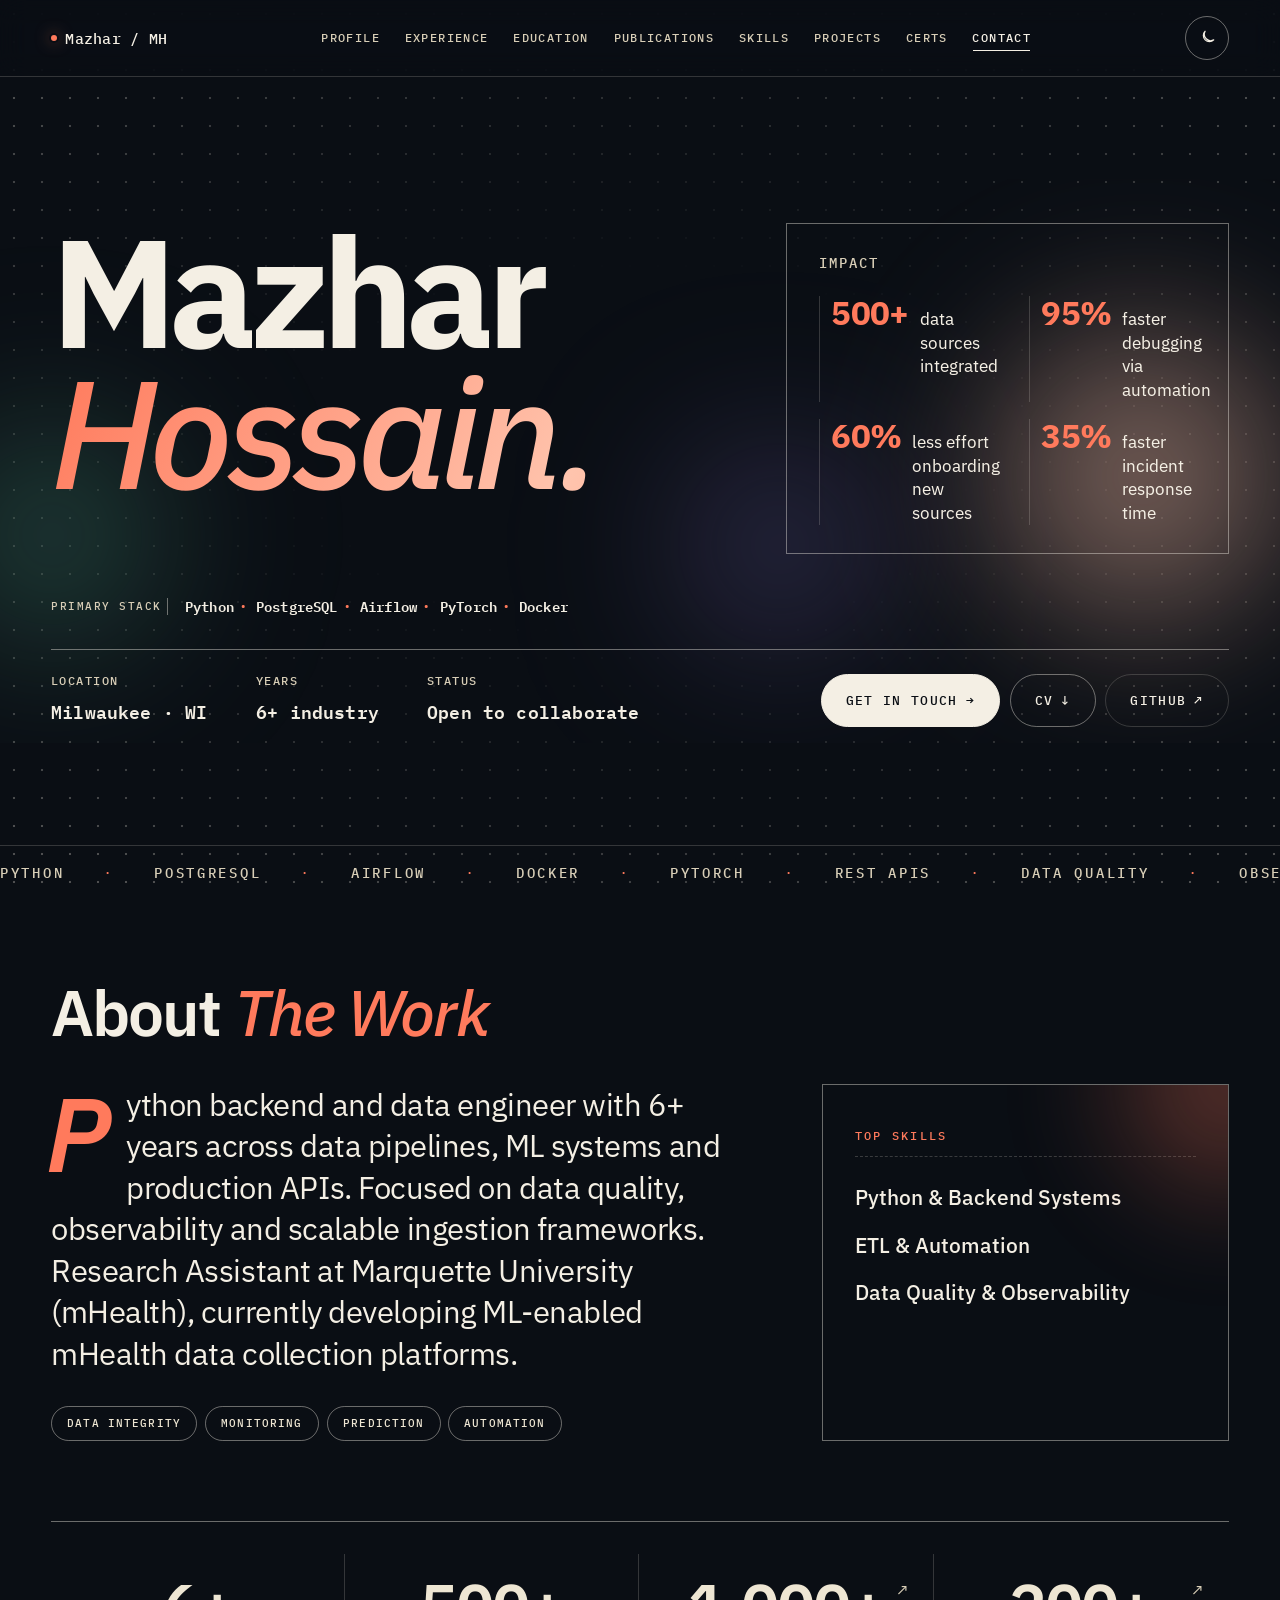
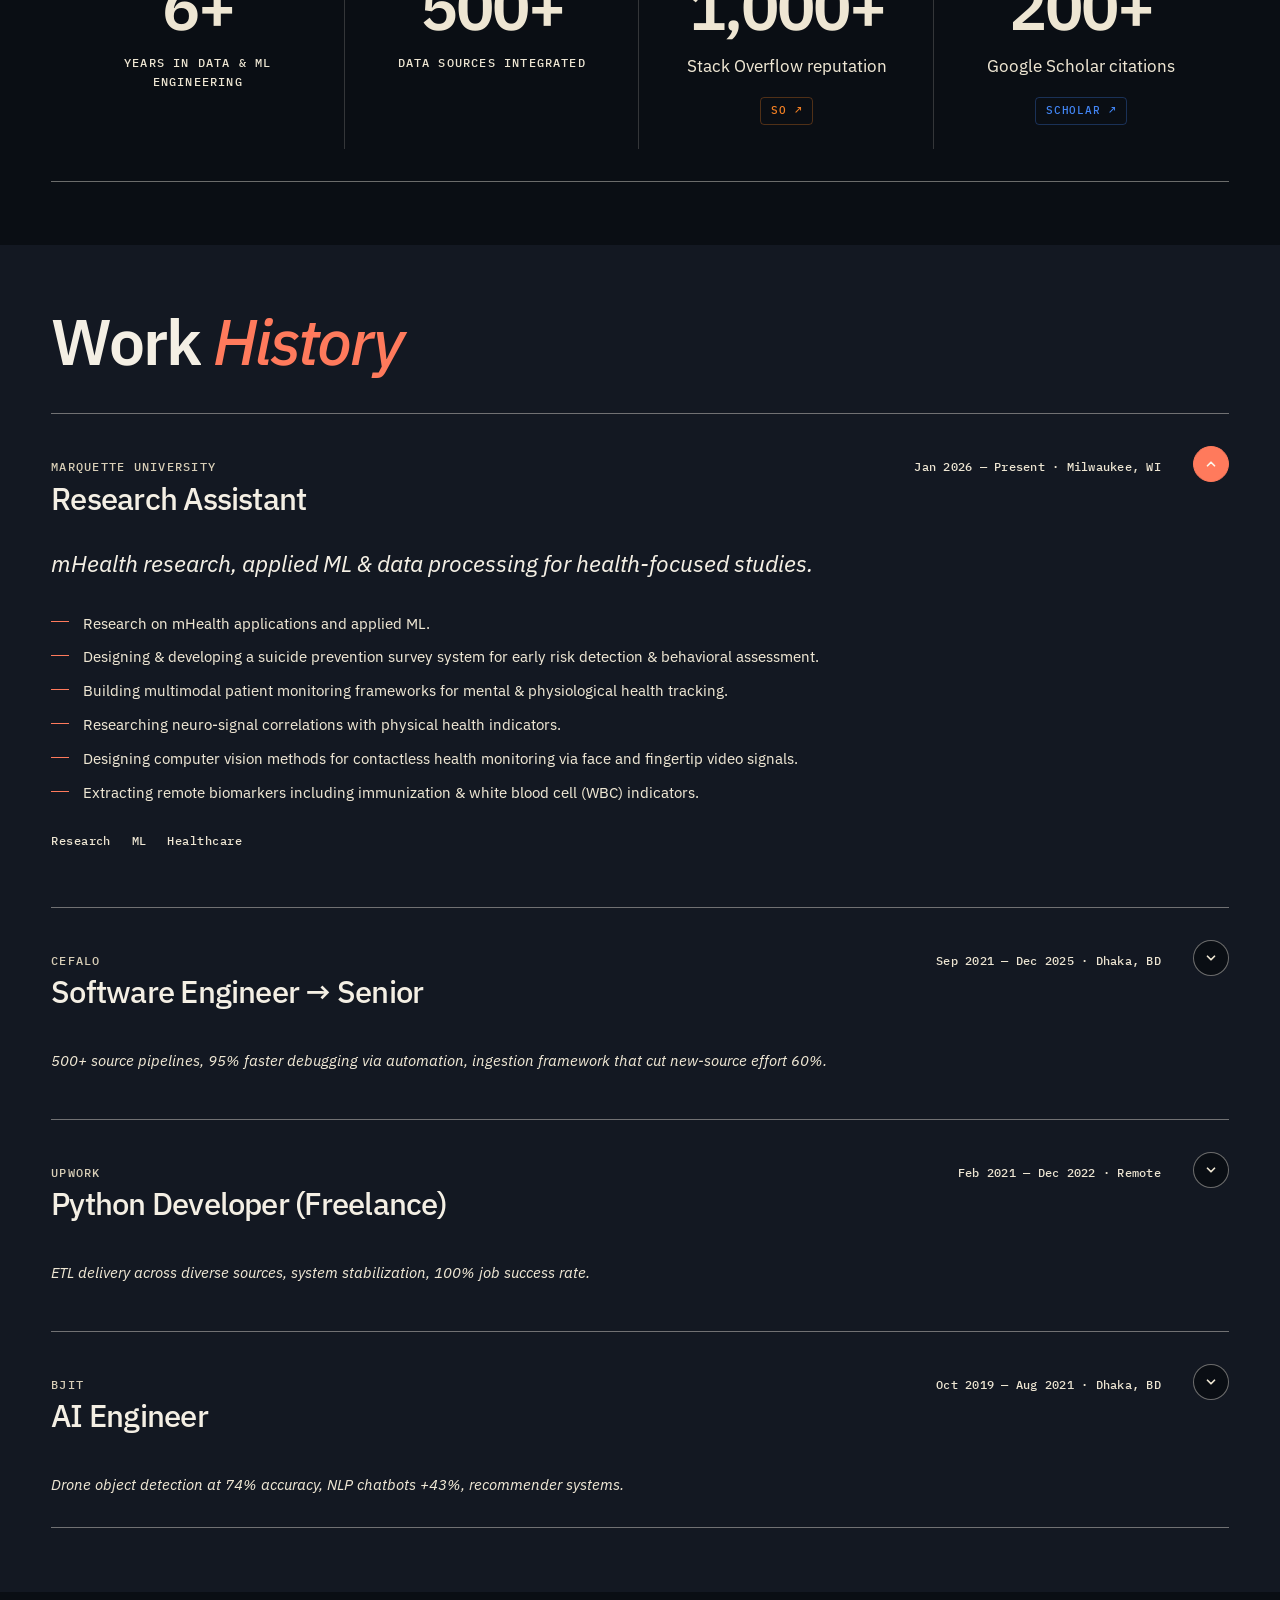
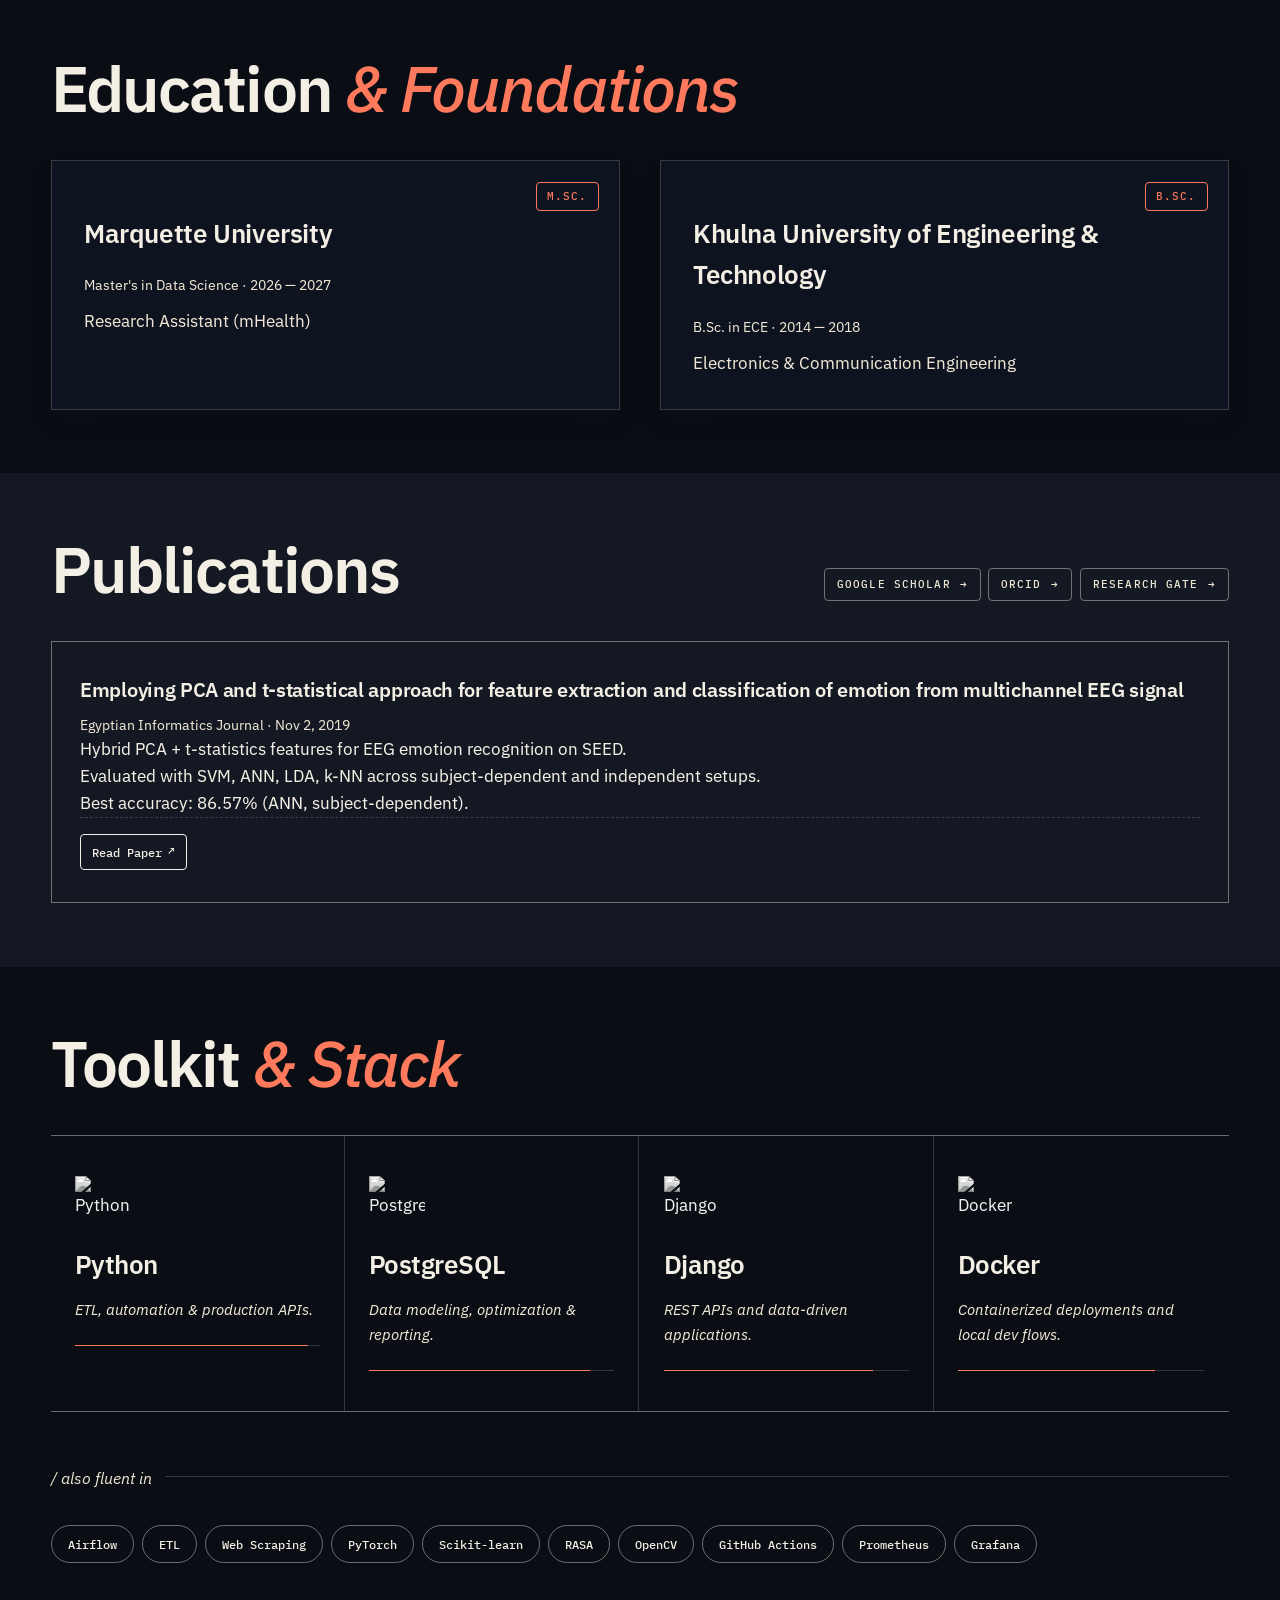
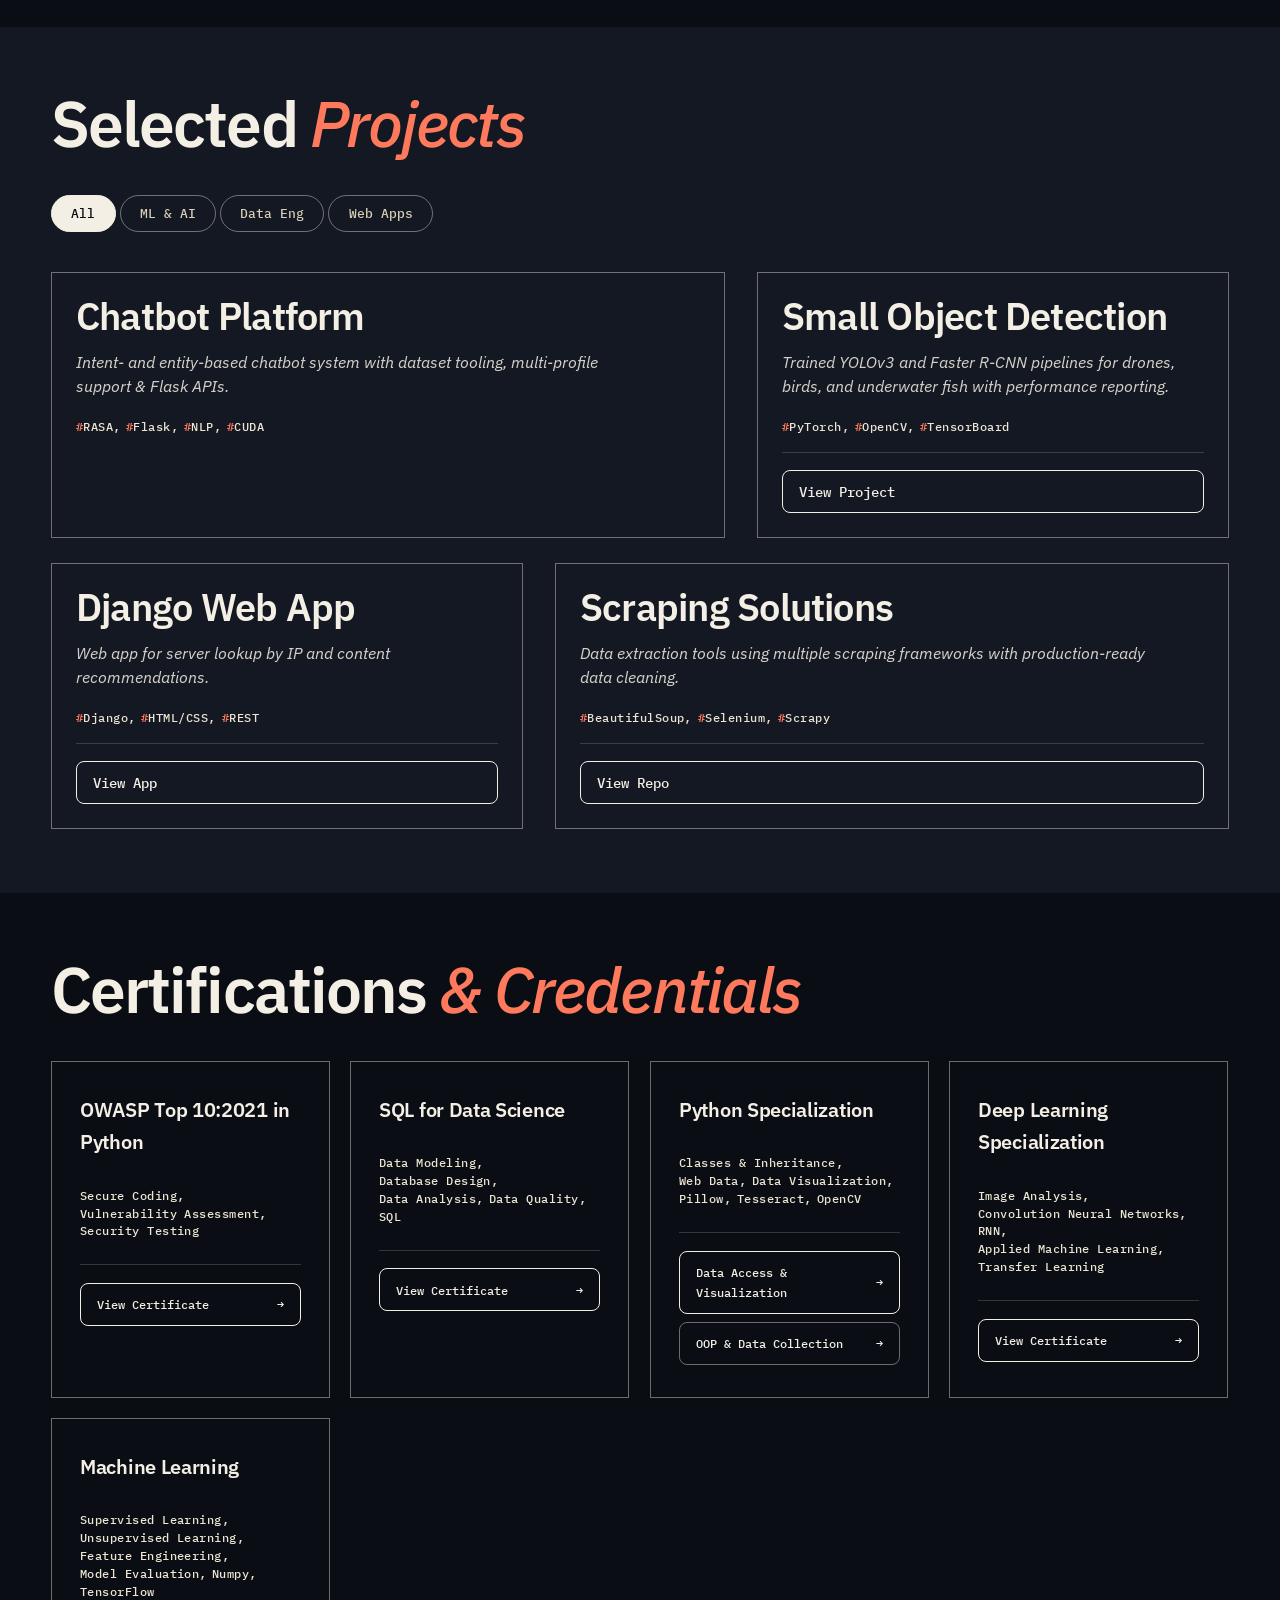
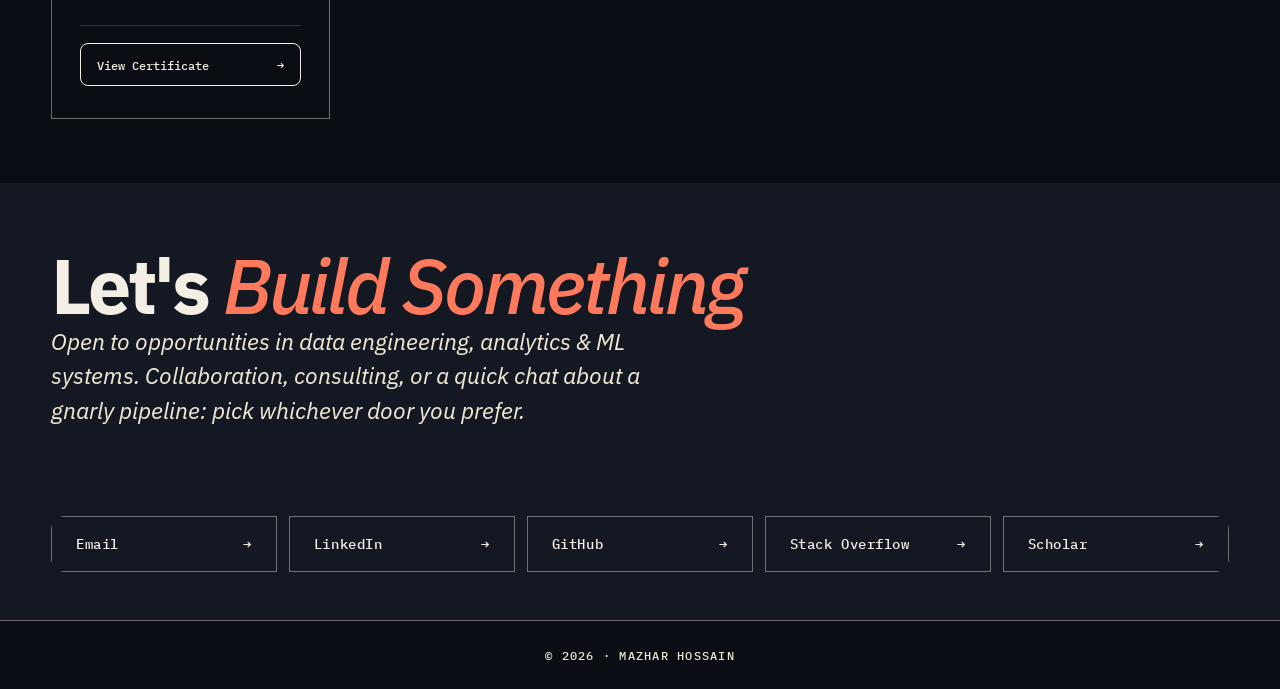
==== commit 0935e9bb: "Font family update" ====
--- a/index.html
+++ b/index.html
@@ -49,26 +49,26 @@
     <link rel="preconnect" href="https://fonts.googleapis.com" />
     <link rel="preconnect" href="https://fonts.gstatic.com" crossorigin />
     <link
-      href="https://fonts.googleapis.com/css2?family=Bricolage+Grotesque:opsz,wght@12..96,300..800&family=Fraunces:ital,opsz,wght,SOFT,WONK@0,9..144,300..700,30..100,0..1;1,9..144,300..700,30..100,0..1&family=Inter:ital,wght@0,300..700;1,300..700&family=JetBrains+Mono:wght@400;500;600&display=swap"
+      href="https://fonts.googleapis.com/css2?family=IBM+Plex+Mono:wght@400;500;600&family=IBM+Plex+Sans:ital,wght@0,300;0,400;0,500;0,600;0,700;1,400;1,500;1,600;1,700&display=swap"
       rel="stylesheet"
     />
     <!-- Stylesheets — split for maintainability. Order matters: cascade flows top → bottom. -->
-    <link rel="stylesheet" href="css/tokens.css?v=2026-05-13i" />
-    <link rel="stylesheet" href="css/base.css?v=2026-05-13i" />
-    <link rel="stylesheet" href="css/layout.css?v=2026-05-13i" />
-    <link rel="stylesheet" href="css/buttons.css?v=2026-05-13i" />
-    <link rel="stylesheet" href="css/bento.css?v=2026-05-13i" />
-    <link rel="stylesheet" href="css/command-palette.css?v=2026-05-13i" />
-    <link rel="stylesheet" href="css/sections.css?v=2026-05-13i" />
-    <link rel="stylesheet" href="css/footer.css?v=2026-05-13i" />
-    <link rel="stylesheet" href="css/mobile.css?v=2026-05-13i" />
-    <link rel="stylesheet" href="css/cinematic.css?v=2026-05-13i" />
-    <link rel="stylesheet" href="css/lanes.css?v=2026-05-13i" />
-    <link rel="stylesheet" href="css/hero-impact.css?v=2026-05-13i" />
-    <link rel="stylesheet" href="css/mobile-final.css?v=2026-05-13i" />
+    <link rel="stylesheet" href="css/tokens.css?v=2026-05-13k" />
+    <link rel="stylesheet" href="css/base.css?v=2026-05-13k" />
+    <link rel="stylesheet" href="css/layout.css?v=2026-05-13k" />
+    <link rel="stylesheet" href="css/buttons.css?v=2026-05-13k" />
+    <link rel="stylesheet" href="css/bento.css?v=2026-05-13k" />
+    <link rel="stylesheet" href="css/command-palette.css?v=2026-05-13k" />
+    <link rel="stylesheet" href="css/sections.css?v=2026-05-13k" />
+    <link rel="stylesheet" href="css/footer.css?v=2026-05-13k" />
+    <link rel="stylesheet" href="css/mobile.css?v=2026-05-13k" />
+    <link rel="stylesheet" href="css/cinematic.css?v=2026-05-13k" />
+    <link rel="stylesheet" href="css/lanes.css?v=2026-05-13k" />
+    <link rel="stylesheet" href="css/hero-impact.css?v=2026-05-13k" />
+    <link rel="stylesheet" href="css/mobile-final.css?v=2026-05-13k" />
 
     <!-- JS as native ES modules. main.js boots each side-effect submodule. -->
-    <script type="module" src="js/main.js?v=2026-05-13i"></script>
+    <script type="module" src="js/main.js?v=2026-05-13k"></script>
 
     <!-- Structured data: Person + WebSite -->
     <script type="application/ld+json">
--- a/css/tokens.css
+++ b/css/tokens.css
@@ -22,8 +22,8 @@
   --paper: #fbf6ec;
   --rule: rgba(26, 20, 17, 0.14);
   --rule-strong: rgba(26, 20, 17, 0.34);
-  --muted: #3a332e;
-  --soft: #574e44;
+  --muted: #322c27;
+  --soft: #4d453d;
 
   --signal: #e85d3e;        /* refined warm coral */
   --signal-deep: #c9421f;
@@ -39,20 +39,15 @@
   --surface: var(--paper);
   --text: var(--ink);
 
-  /* Everything is Inter (conventional) except the hero name "Mazhar Hossain.", which
-     keeps its original typography. JetBrains Mono stays for labels/code.
-       --font-display       Inter                  default for headings, section titles, large display text
-       --font-body          Inter                  paragraphs and general text
-       --font-serif         Inter                  italic emphasis (formerly Fraunces, kept as the variable name for compat)
-       --font-hero          Bricolage Grotesque    "Mazhar" only
-       --font-hero-italic   Fraunces               "Hossain." accent only
-       --font-mono          JetBrains Mono         labels, ticker, code */
-  --font-display:     "Inter", -apple-system, BlinkMacSystemFont, "Segoe UI", system-ui, sans-serif;
-  --font-body:        "Inter", -apple-system, BlinkMacSystemFont, "Segoe UI", system-ui, sans-serif;
-  --font-serif:       "Inter", -apple-system, BlinkMacSystemFont, "Segoe UI", system-ui, sans-serif;
-  --font-hero:        "Bricolage Grotesque", -apple-system, BlinkMacSystemFont, "Segoe UI", system-ui, sans-serif;
-  --font-hero-italic: "Fraunces", Georgia, "Times New Roman", serif;
-  --font-mono:        "JetBrains Mono", ui-monospace, "SF Mono", Menlo, monospace;
+  /* IBM Plex: technical, readable; Sans for UI, Mono for labels (paired family). */
+  --font-sans-stack: "IBM Plex Sans", -apple-system, BlinkMacSystemFont, "Segoe UI", system-ui, sans-serif;
+  --font-display:     var(--font-sans-stack);
+  --font-body:        var(--font-sans-stack);
+  --font-serif:       var(--font-sans-stack);
+  --font-sans:        var(--font-body);
+  --font-hero:        var(--font-sans-stack);
+  --font-hero-italic: var(--font-sans-stack);
+  --font-mono:        "IBM Plex Mono", ui-monospace, Menlo, Consolas, monospace;
 
   --radius-sm: 6px;
   --radius-md: 14px;
@@ -77,8 +72,8 @@
   --paper: #0e1320;
   --rule: rgba(244, 239, 228, 0.18);
   --rule-strong: rgba(244, 239, 228, 0.42);
-  --muted: #ddd6c5;
-  --soft: #c6bda8;
+  --muted: #eee6d3;
+  --soft: #d8ceb7;
   --signal: #ff7a5c;
   --signal-deep: #ff9a82;
   --signal-soft: #ffc4ad;
@@ -101,10 +96,16 @@
   font-family: var(--font-body);
   background: var(--bg);
   color: var(--text);
-  line-height: 1.55;
-  font-feature-settings: "ss01", "cv11", "calt";
+  font-size: 16.5px;
+  line-height: 1.62;
+  font-weight: 400;
+  font-feature-settings: "kern" 1;
   -webkit-font-smoothing: antialiased;
   text-rendering: optimizeLegibility;
   overflow-x: hidden;
 }
 
+body[data-theme="dark"] {
+  font-weight: 420;
+}
+
--- a/css/base.css
+++ b/css/base.css
@@ -4,33 +4,33 @@
 
 /* Atmospheric dot pattern with two-layer mask:
      1. Edge frame — dots fade in toward the viewport corners (text stays clear)
-     2. Cursor spotlight — a bright circle that follows the pointer, revealing
+     2. Cursor spotlight — a soft circle that follows the pointer, brightening
         dots in the protected center as the cursor moves over them.
-   JS updates --mx / --my on pointermove. With no cursor activity --mx/--my
-   default off-screen so the spotlight is invisible and only the edge frame
-   shows (mobile, touch, reduced-motion are handled this way too). */
+   JS in interactions.js updates --cursor-x / --cursor-y on pointermove. With
+   no cursor activity the values default off-screen so the spotlight is invisible
+   and only the edge frame shows (mobile, touch, reduced-motion handled this way). */
 body::before {
   content: "";
   position: fixed;
   inset: 0;
   background-image:
     radial-gradient(circle at center, var(--rule-strong) 1.1px, transparent 1.6px);
-  background-size: 24px 24px;
+  background-size: 28px 28px;
   pointer-events: none;
   z-index: 0;
-  opacity: 0.85;
+  opacity: 0.55;
   mask-image:
-    radial-gradient(circle 240px at var(--cursor-x, -300px) var(--cursor-y, -300px), black 0%, rgba(0, 0, 0, 0.55) 55%, transparent 100%),
-    radial-gradient(ellipse 75% 60% at center, transparent 30%, black 95%);
+    radial-gradient(circle 260px at var(--cursor-x, -300px) var(--cursor-y, -300px), black 0%, rgba(0, 0, 0, 0.5) 55%, transparent 100%),
+    radial-gradient(ellipse 75% 60% at center, transparent 32%, black 95%);
   -webkit-mask-image:
-    radial-gradient(circle 240px at var(--cursor-x, -300px) var(--cursor-y, -300px), black 0%, rgba(0, 0, 0, 0.55) 55%, transparent 100%),
-    radial-gradient(ellipse 75% 60% at center, transparent 30%, black 95%);
+    radial-gradient(circle 260px at var(--cursor-x, -300px) var(--cursor-y, -300px), black 0%, rgba(0, 0, 0, 0.5) 55%, transparent 100%),
+    radial-gradient(ellipse 75% 60% at center, transparent 32%, black 95%);
   mask-composite: add;
   -webkit-mask-composite: source-over;
 }
 
 body[data-theme="dark"]::before {
-  opacity: 1;
+  opacity: 0.7;
 }
 
 .grain {
--- a/css/bento.css
+++ b/css/bento.css
@@ -177,12 +177,12 @@
   margin-bottom: 0;
 }
 
-/* Status tile (dark — stays dark in both themes) */
+/* Status tile stays dark in both themes, so its copy uses fixed high-contrast inks. */
 .bento-status {
   grid-column: span 5;
-  background: #0a0a0a;
+  background: #11100d;
   color: #f4efe4;
-  border-color: #1a1a1a;
+  border-color: #29231c;
   position: relative;
 }
 
@@ -192,7 +192,7 @@
 }
 
 .bento-status .bento-meta {
-  color: rgba(244, 239, 228, 0.5);
+  color: rgba(244, 239, 228, 0.74);
 }
 
 .bento-status .bento-tag-num {
@@ -235,7 +235,7 @@
 .status-detail {
   font-family: var(--font-mono);
   font-size: 0.78rem;
-  color: rgba(244, 239, 228, 0.7);
+  color: rgba(244, 239, 228, 0.82);
   line-height: 1.5;
 }
 
@@ -339,12 +339,12 @@
 
 .now-link:hover { gap: 0.65rem; }
 
-/* Highlights tile (dark — stays dark in both themes) */
+/* Highlights tile stays dark in both themes. Keep tiny mono labels above AA contrast. */
 .bento-highlights {
   grid-column: span 4;
-  background: #0a0a0a;
+  background: #11100d;
   color: #f4efe4;
-  border-color: #1a1a1a;
+  border-color: #29231c;
 }
 
 body[data-theme="dark"] .bento-highlights {
@@ -353,7 +353,7 @@
 }
 
 .bento-highlights .bento-meta {
-  color: rgba(244, 239, 228, 0.5);
+  color: rgba(244, 239, 228, 0.74);
 }
 
 .bento-highlights .bento-tag-num {
--- a/css/sections.css
+++ b/css/sections.css
@@ -628,11 +628,36 @@
   position: relative;
 }
 
-/* Hash prefix removed per the cleaner keyword-chip style. Hover state
-   uses ::before for an underline accent instead. */
+/* Base tags are plain metadata. Project/cert cards refine this into
+   comma-separated inline text below. */
 .tags span::before {
   content: "";
   display: none;
+}
+
+.project-card .tags,
+.cert-card .tags {
+  gap: 0;
+  align-items: baseline;
+  line-height: 1.55;
+}
+
+.project-card .tags span,
+.cert-card .tags span {
+  display: inline;
+  margin-right: 0.35rem;
+}
+
+.project-card .tags span::before {
+  content: "#";
+  display: inline;
+  color: var(--signal);
+}
+
+.project-card .tags span:not(:last-child)::after,
+.cert-card .tags span:not(:last-child)::after {
+  content: ",";
+  color: var(--muted);
 }
 
 .tags span:hover {
--- a/css/cinematic.css
+++ b/css/cinematic.css
@@ -165,9 +165,7 @@
   to { opacity: 1; transform: translateY(0); }
 }
 
-/* Big cinema name — uses --font-hero (Bricolage Grotesque), not the default --font-display.
-   The user asked to keep "Mazhar Hossain" in its original typography while the rest of
-   the site moved to Inter. */
+/* Hero display uses the same sans stack as the rest of the site; surname accent is italic. */
 .hero-name {
   font-family: var(--font-hero);
   font-weight: 700;
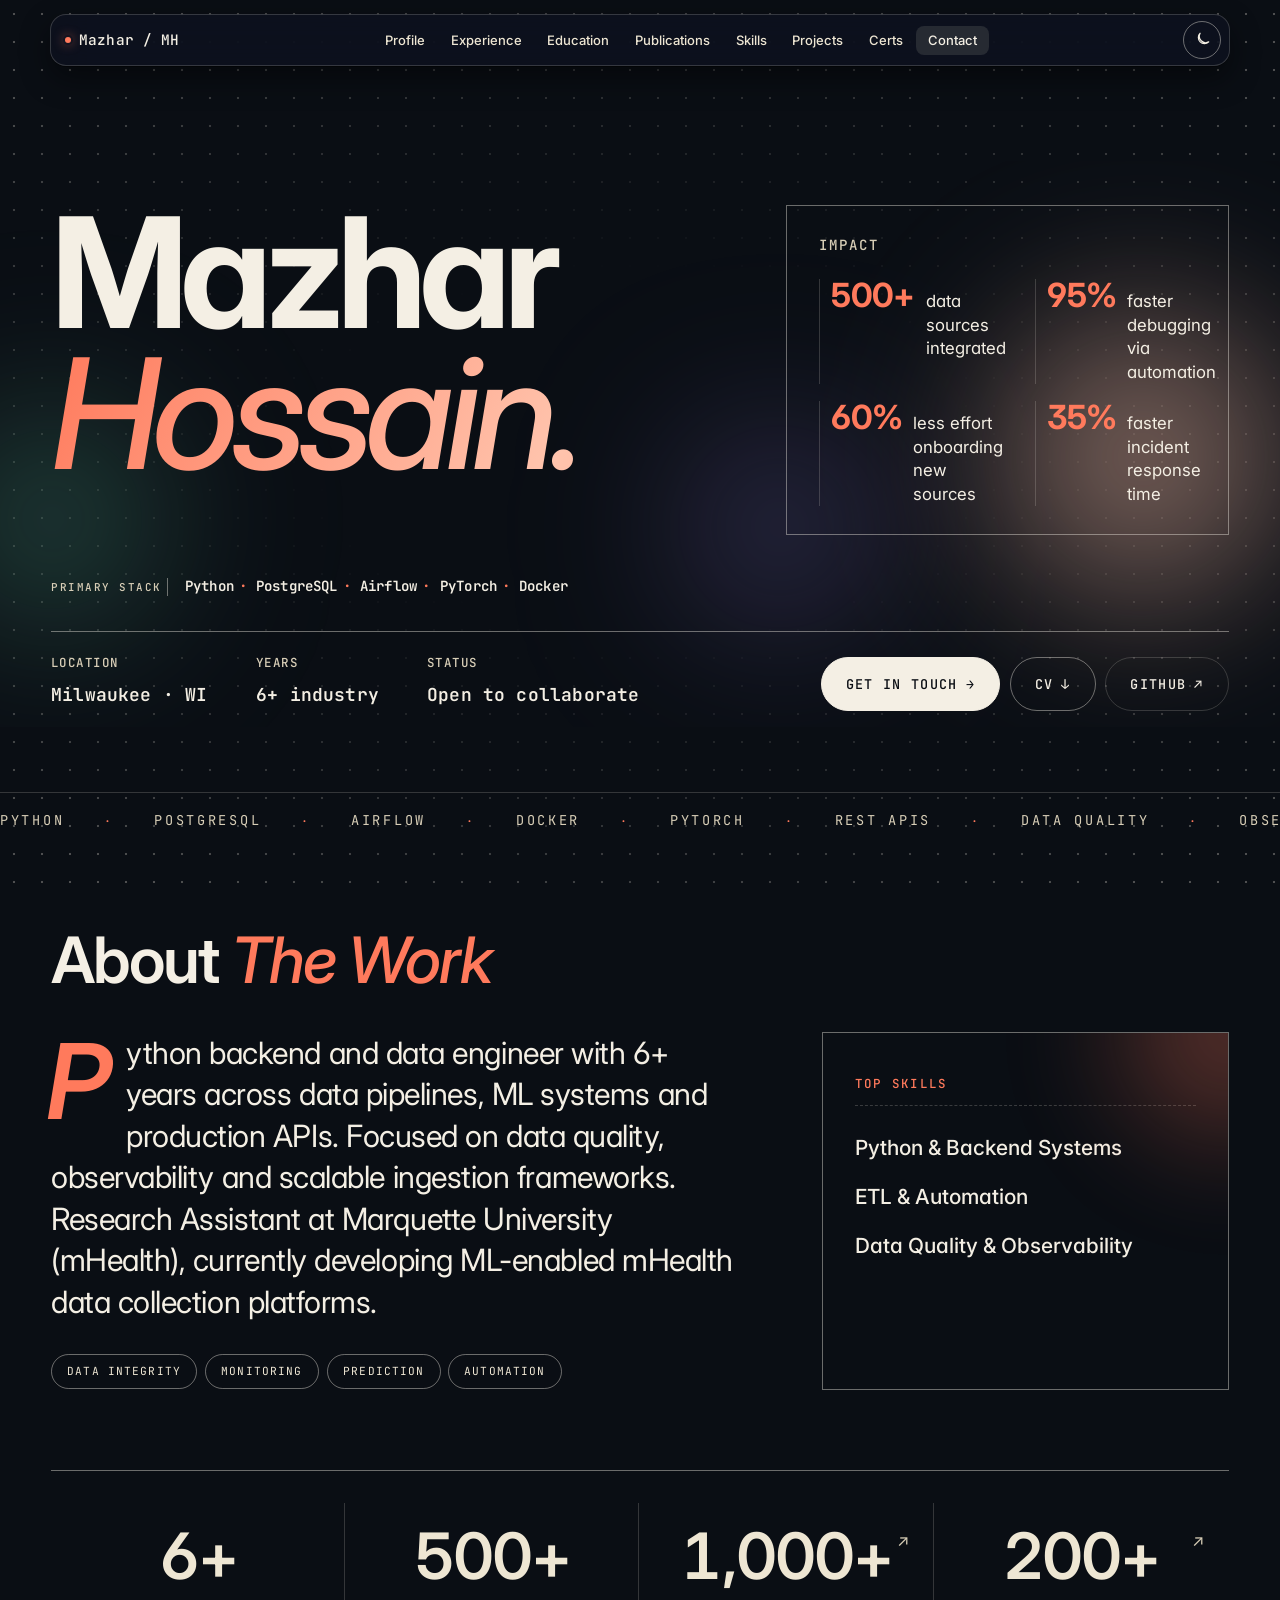
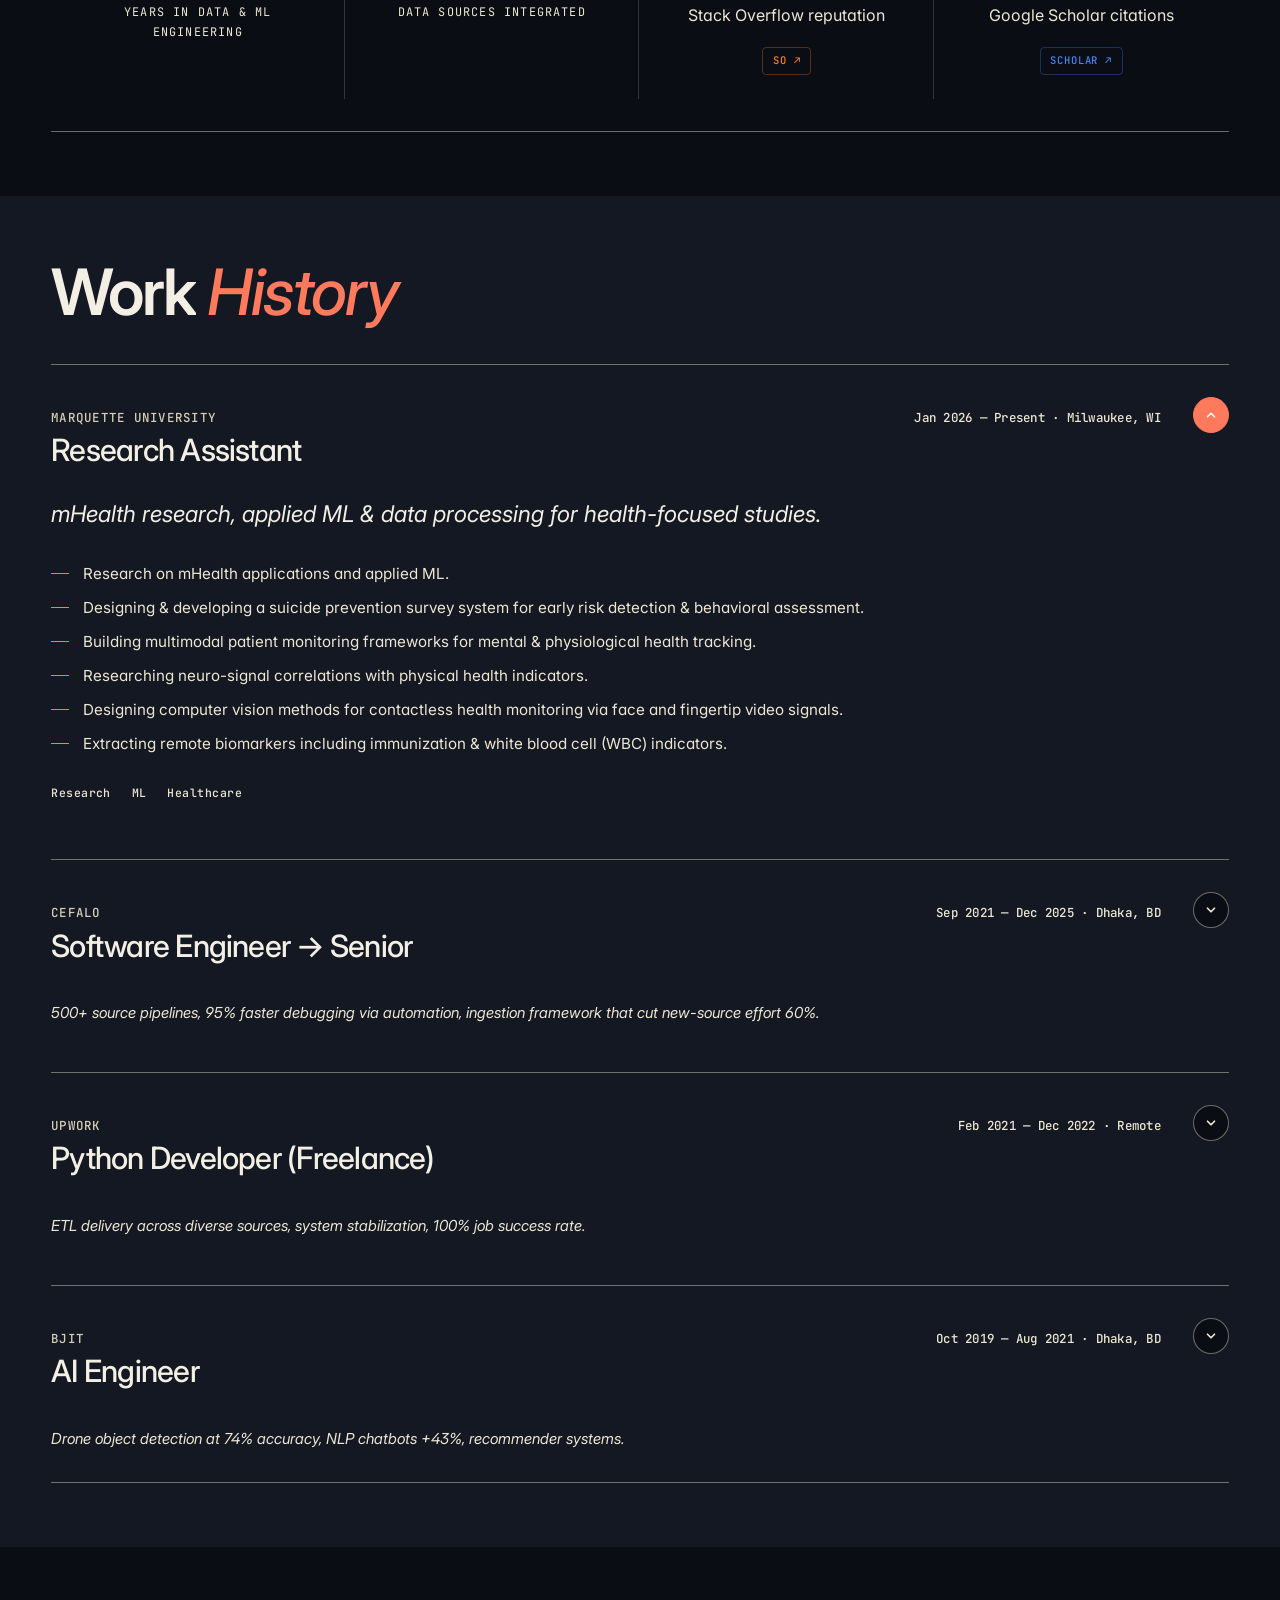
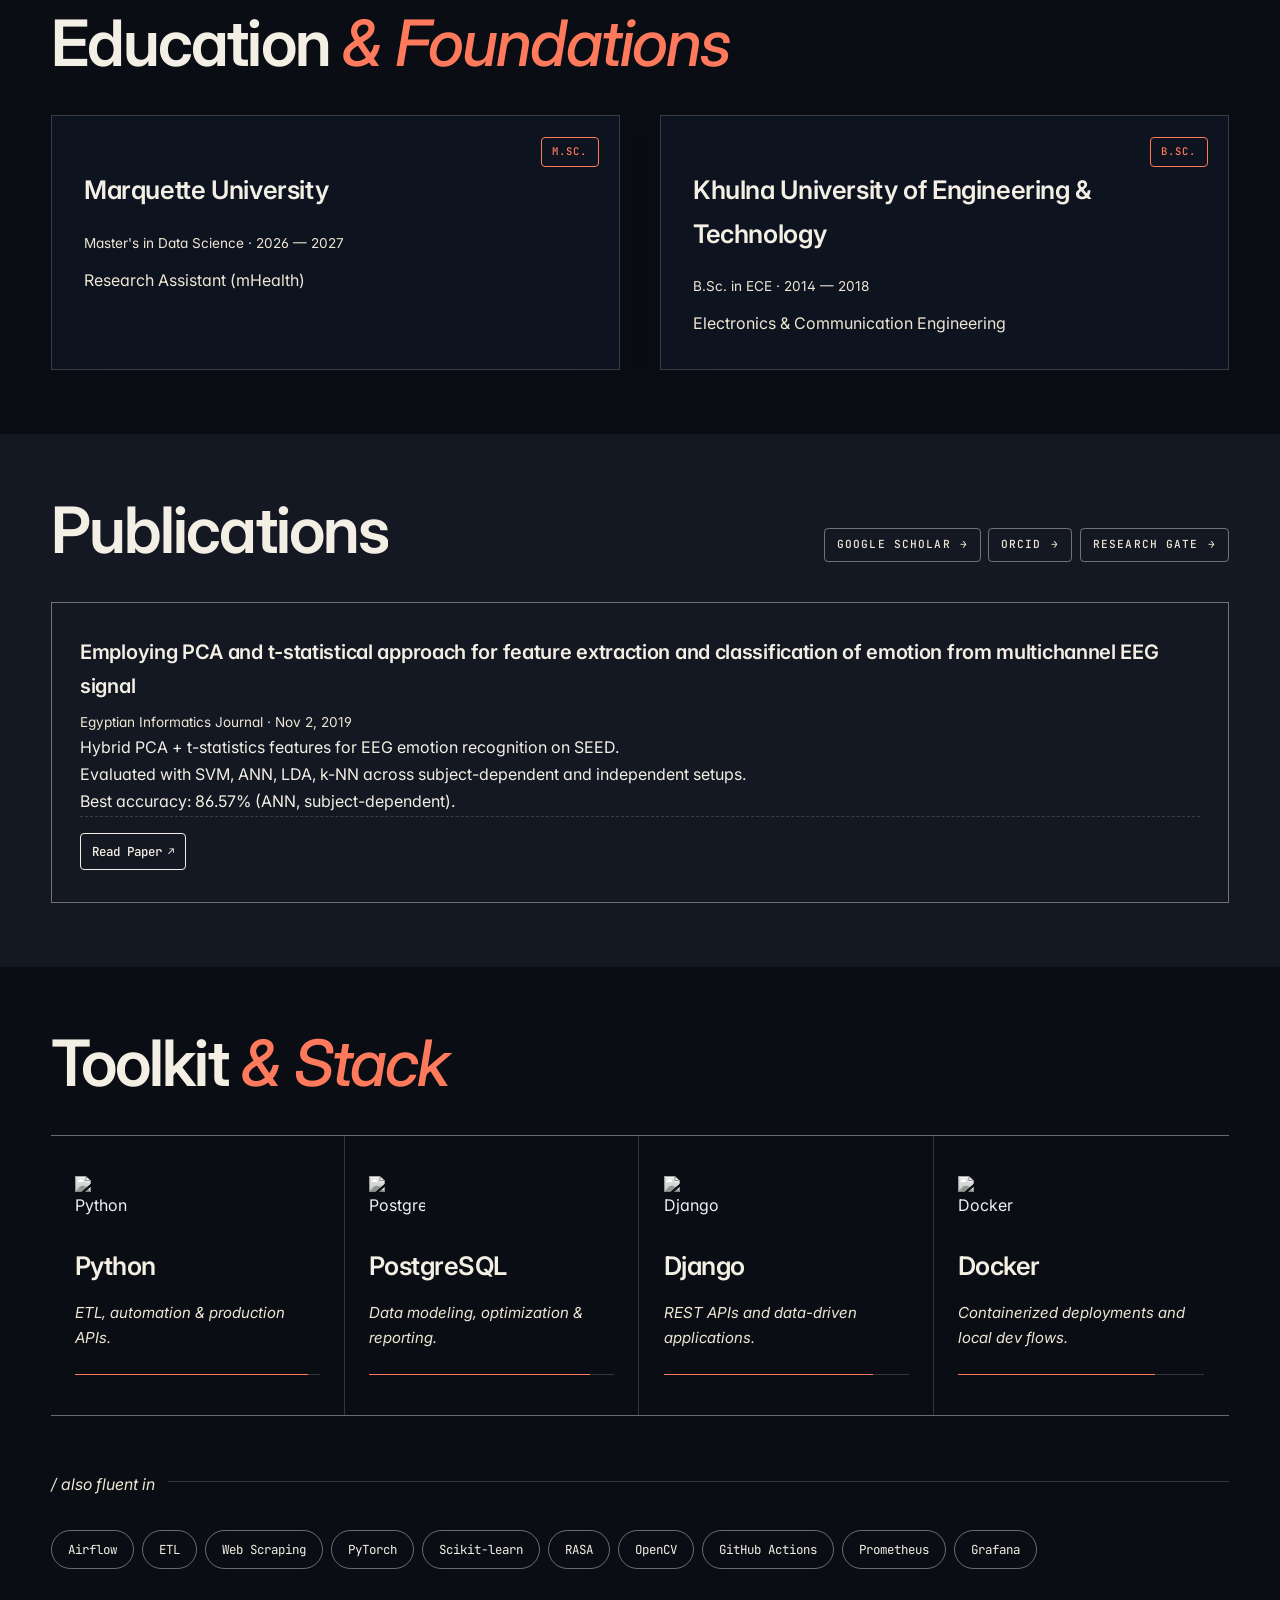
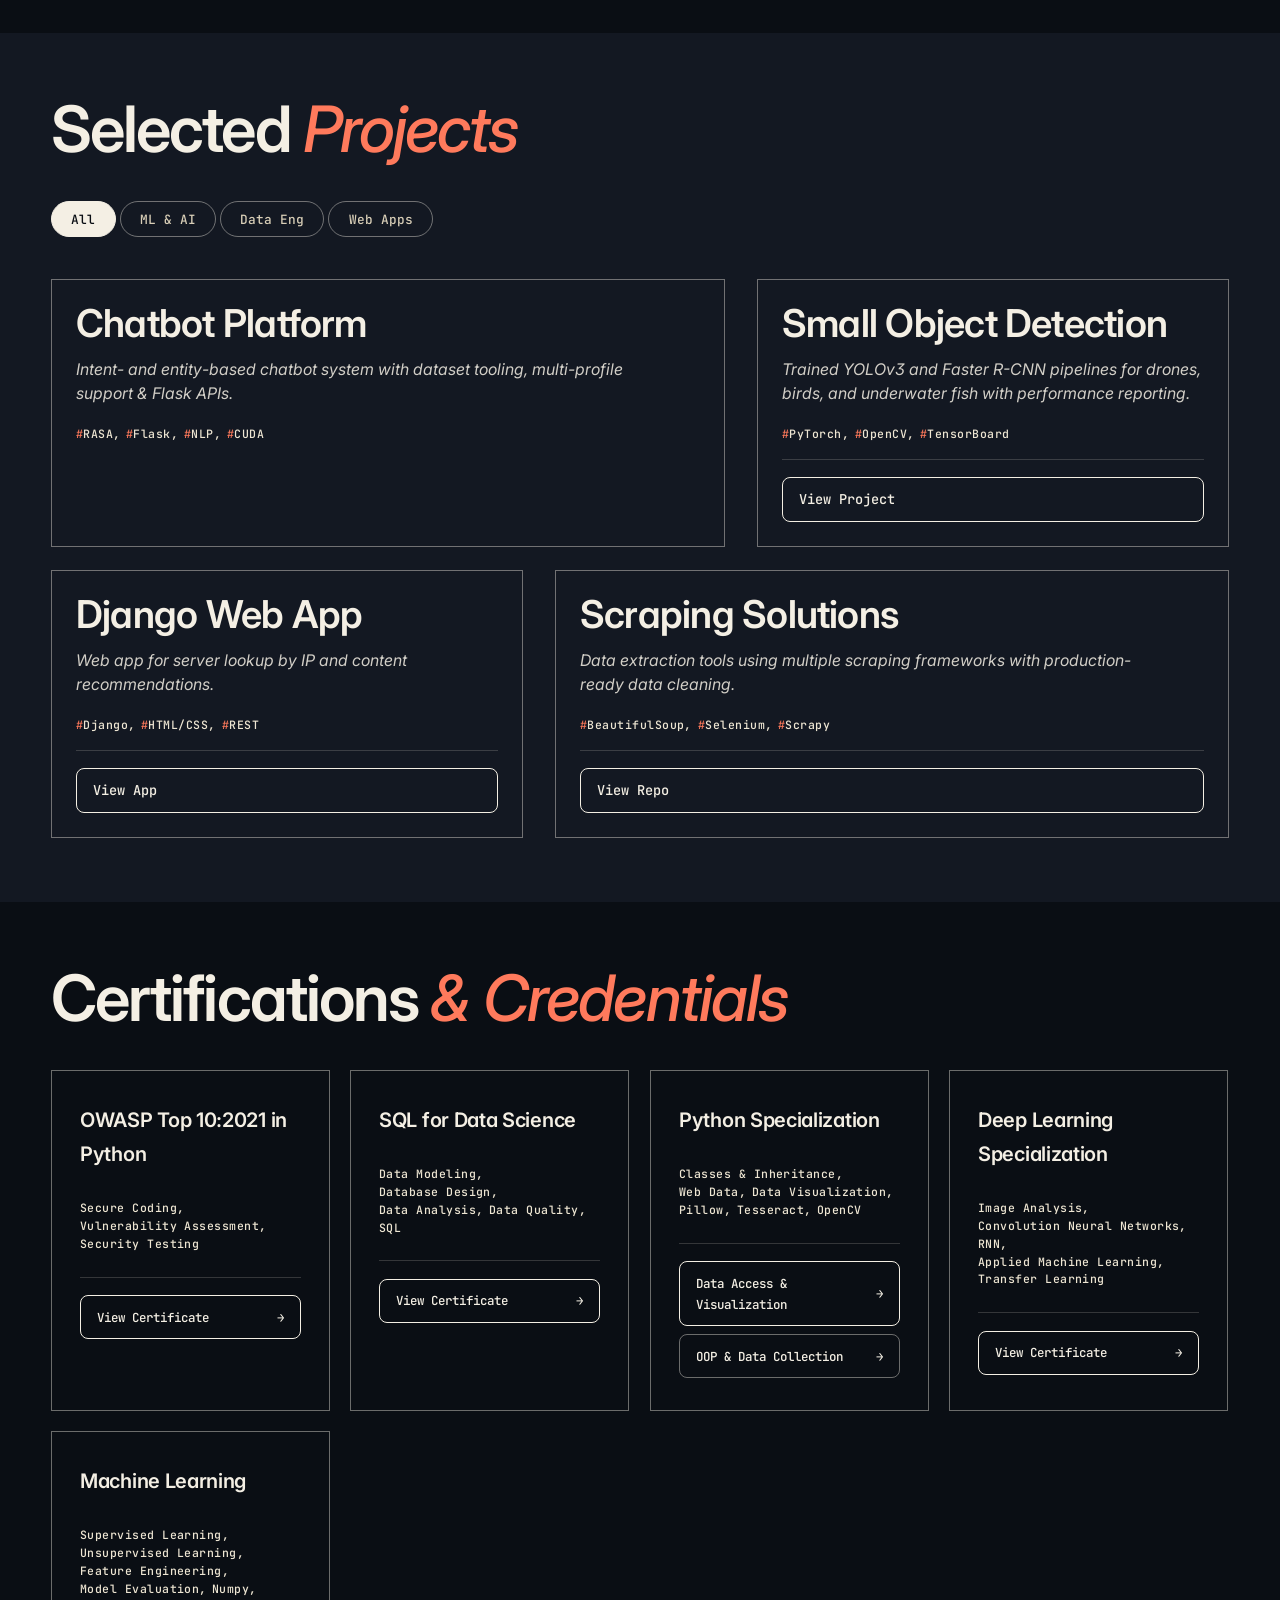
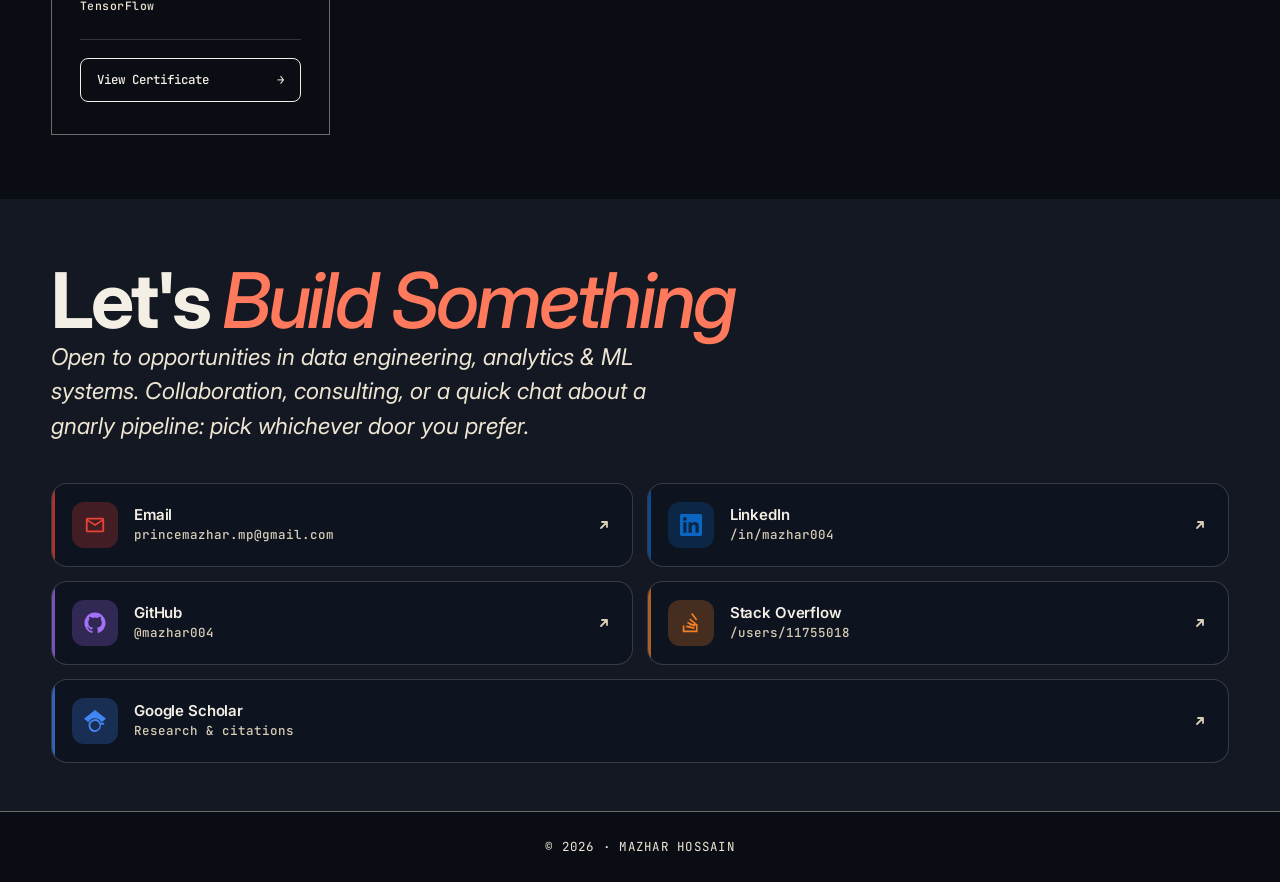
==== commit 528fee92: "Font family and color change" ====
--- a/index.html
+++ b/index.html
@@ -49,26 +49,30 @@
     <link rel="preconnect" href="https://fonts.googleapis.com" />
     <link rel="preconnect" href="https://fonts.gstatic.com" crossorigin />
     <link
-      href="https://fonts.googleapis.com/css2?family=IBM+Plex+Mono:wght@400;500;600&family=IBM+Plex+Sans:ital,wght@0,300;0,400;0,500;0,600;0,700;1,400;1,500;1,600;1,700&display=swap"
+      href="https://fonts.googleapis.com/css2?family=Inter:ital,wght@0,400;0,500;0,600;0,700;1,400;1,500&family=JetBrains+Mono:wght@400;500;600&display=swap"
       rel="stylesheet"
     />
     <!-- Stylesheets — split for maintainability. Order matters: cascade flows top → bottom. -->
-    <link rel="stylesheet" href="css/tokens.css?v=2026-05-13k" />
-    <link rel="stylesheet" href="css/base.css?v=2026-05-13k" />
-    <link rel="stylesheet" href="css/layout.css?v=2026-05-13k" />
-    <link rel="stylesheet" href="css/buttons.css?v=2026-05-13k" />
-    <link rel="stylesheet" href="css/bento.css?v=2026-05-13k" />
-    <link rel="stylesheet" href="css/command-palette.css?v=2026-05-13k" />
-    <link rel="stylesheet" href="css/sections.css?v=2026-05-13k" />
-    <link rel="stylesheet" href="css/footer.css?v=2026-05-13k" />
-    <link rel="stylesheet" href="css/mobile.css?v=2026-05-13k" />
-    <link rel="stylesheet" href="css/cinematic.css?v=2026-05-13k" />
-    <link rel="stylesheet" href="css/lanes.css?v=2026-05-13k" />
-    <link rel="stylesheet" href="css/hero-impact.css?v=2026-05-13k" />
-    <link rel="stylesheet" href="css/mobile-final.css?v=2026-05-13k" />
+    <link rel="stylesheet" href="css/tokens.css?v=2026-05-21a" />
+    <link rel="stylesheet" href="css/base.css?v=2026-05-21a" />
+    <link rel="stylesheet" href="css/layout.css?v=2026-05-21a" />
+    <link rel="stylesheet" href="css/buttons.css?v=2026-05-21a" />
+    <link rel="stylesheet" href="css/bento.css?v=2026-05-21a" />
+    <link rel="stylesheet" href="css/command-palette.css?v=2026-05-21a" />
+    <link rel="stylesheet" href="css/sections.css?v=2026-05-21a" />
+    <link rel="stylesheet" href="css/footer.css?v=2026-05-21a" />
+    <link rel="stylesheet" href="css/mobile.css?v=2026-05-21a" />
+    <link rel="stylesheet" href="css/cinematic.css?v=2026-05-21a" />
+    <link rel="stylesheet" href="css/lanes.css?v=2026-05-21a" />
+    <link rel="stylesheet" href="css/hero-impact.css?v=2026-05-21a" />
+    <link rel="stylesheet" href="css/mobile-final.css?v=2026-05-21a" />
+    <!-- 2026-05-21 refresh: floating nav, contact tiles, hover effects (load last to win cascade). -->
+    <link rel="stylesheet" href="css/refresh-nav.css?v=2026-05-21a" />
+    <link rel="stylesheet" href="css/refresh-contact.css?v=2026-05-21a" />
+    <link rel="stylesheet" href="css/refresh-hover.css?v=2026-05-21a" />
 
     <!-- JS as native ES modules. main.js boots each side-effect submodule. -->
-    <script type="module" src="js/main.js?v=2026-05-13k"></script>
+    <script type="module" src="js/main.js?v=2026-05-21a"></script>
 
     <!-- Structured data: Person + WebSite -->
     <script type="application/ld+json">
@@ -141,12 +145,12 @@
          Until then, this script is inert (no data is sent). The ID is intentionally public —
          GA4 IDs live in client-side JS on every site that uses GA. To prevent spam from other
          domains, configure a hostname filter in GA4 Admin → Data Filters. -->
-    <script async src="https://www.googletagmanager.com/gtag/js?id=G-XXXXXXXXXX"></script>
+    <script async src="https://www.googletagmanager.com/gtag/js?id=G-PX2HPTTXRF"></script>
     <script>
       window.dataLayer = window.dataLayer || [];
       function gtag(){dataLayer.push(arguments);}
       gtag('js', new Date());
-      gtag('config', 'G-XXXXXXXXXX', { anonymize_ip: true });
+      gtag('config', 'G-PX2HPTTXRF', { anonymize_ip: true });
     </script>
   </head>
   <body data-theme="dark">
@@ -737,12 +741,32 @@
               gnarly pipeline: pick whichever door you prefer.
             </p>
           </div>
-          <div class="contact-card" data-scroll="left">
-            <a class="btn outline" href="mailto:princemazhar.mp@gmail.com" data-cursor="hover">Email <span class="arrow">→</span></a>
-            <a class="btn outline" href="https://www.linkedin.com/in/mazhar004/" target="_blank" rel="noreferrer" data-cursor="hover">LinkedIn <span class="arrow">→</span></a>
-            <a class="btn outline" href="https://github.com/mazhar004" target="_blank" rel="noreferrer" data-cursor="hover">GitHub <span class="arrow">→</span></a>
-            <a class="btn outline" href="https://stackoverflow.com/users/11755018/mazhar" target="_blank" rel="noreferrer" data-cursor="hover">Stack Overflow <span class="arrow">→</span></a>
-            <a class="btn outline" href="https://scholar.google.com/citations?user=k7h0b8gAAAAJ" target="_blank" rel="noreferrer" data-cursor="hover">Scholar <span class="arrow">→</span></a>
+          <div class="contact-grid" data-scroll="left">
+            <a class="contact-tile" href="mailto:princemazhar.mp@gmail.com" data-cursor="hover" style="--tile-accent:#EA4335">
+              <span class="contact-tile-ico" aria-hidden="true"><svg width="22" height="22" viewBox="0 0 24 24" fill="currentColor"><path d="M22 6c0-1.1-.9-2-2-2H4c-1.1 0-2 .9-2 2v12c0 1.1.9 2 2 2h16c1.1 0 2-.9 2-2V6Zm-2 0-8 5-8-5h16Zm0 12H4V8l8 5 8-5v10Z"/></svg></span>
+              <span class="contact-tile-text"><span class="contact-tile-k">Email</span><span class="contact-tile-v">princemazhar.mp@gmail.com</span></span>
+              <span class="contact-tile-arr" aria-hidden="true"><svg width="16" height="16" viewBox="0 0 16 16" fill="none" stroke="currentColor" stroke-width="1.8" stroke-linecap="round" stroke-linejoin="round"><path d="M5 11 L11 5 M11 5 L6 5 M11 5 L11 10"/></svg></span>
+            </a>
+            <a class="contact-tile" href="https://www.linkedin.com/in/mazhar004/" target="_blank" rel="noreferrer" data-cursor="hover" style="--tile-accent:#0A66C2">
+              <span class="contact-tile-ico" aria-hidden="true"><svg width="22" height="22" viewBox="0 0 24 24" fill="currentColor"><path d="M20.45 20.45h-3.55v-5.57c0-1.33-.03-3.04-1.86-3.04-1.86 0-2.15 1.45-2.15 2.95v5.66H9.34V9h3.41v1.56h.05c.48-.9 1.64-1.86 3.38-1.86 3.61 0 4.28 2.38 4.28 5.47v6.28ZM5.34 7.43a2.06 2.06 0 1 1 0-4.12 2.06 2.06 0 0 1 0 4.12Zm1.78 13.02H3.56V9h3.56v11.45ZM22.22 0H1.77C.79 0 0 .77 0 1.72v20.56C0 23.23.79 24 1.77 24h20.45c.99 0 1.78-.77 1.78-1.72V1.72C24 .77 23.21 0 22.22 0Z"/></svg></span>
+              <span class="contact-tile-text"><span class="contact-tile-k">LinkedIn</span><span class="contact-tile-v">/in/mazhar004</span></span>
+              <span class="contact-tile-arr" aria-hidden="true"><svg width="16" height="16" viewBox="0 0 16 16" fill="none" stroke="currentColor" stroke-width="1.8" stroke-linecap="round" stroke-linejoin="round"><path d="M5 11 L11 5 M11 5 L6 5 M11 5 L11 10"/></svg></span>
+            </a>
+            <a class="contact-tile" href="https://github.com/mazhar004" target="_blank" rel="noreferrer" data-cursor="hover" style="--tile-accent:#A371F7">
+              <span class="contact-tile-ico" aria-hidden="true"><svg width="22" height="22" viewBox="0 0 24 24" fill="currentColor"><path d="M12 .5C5.65.5.5 5.65.5 12c0 5.08 3.29 9.39 7.86 10.91.58.11.79-.25.79-.55 0-.27-.01-1-.02-1.96-3.2.69-3.87-1.54-3.87-1.54-.52-1.33-1.27-1.69-1.27-1.69-1.04-.71.08-.7.08-.7 1.15.08 1.76 1.18 1.76 1.18 1.02 1.76 2.69 1.25 3.35.96.1-.75.4-1.25.73-1.54-2.55-.29-5.24-1.28-5.24-5.69 0-1.26.45-2.29 1.18-3.1-.12-.29-.51-1.45.11-3.02 0 0 .97-.31 3.18 1.18a11.02 11.02 0 0 1 5.79 0c2.2-1.49 3.17-1.18 3.17-1.18.63 1.57.23 2.73.12 3.02.74.81 1.18 1.84 1.18 3.1 0 4.42-2.69 5.39-5.26 5.68.41.36.78 1.06.78 2.13 0 1.54-.01 2.78-.01 3.16 0 .31.21.67.8.55C20.21 21.39 23.5 17.08 23.5 12 23.5 5.65 18.35.5 12 .5Z"/></svg></span>
+              <span class="contact-tile-text"><span class="contact-tile-k">GitHub</span><span class="contact-tile-v">@mazhar004</span></span>
+              <span class="contact-tile-arr" aria-hidden="true"><svg width="16" height="16" viewBox="0 0 16 16" fill="none" stroke="currentColor" stroke-width="1.8" stroke-linecap="round" stroke-linejoin="round"><path d="M5 11 L11 5 M11 5 L6 5 M11 5 L11 10"/></svg></span>
+            </a>
+            <a class="contact-tile" href="https://stackoverflow.com/users/11755018/mazhar" target="_blank" rel="noreferrer" data-cursor="hover" style="--tile-accent:#F48024">
+              <span class="contact-tile-ico" aria-hidden="true"><svg width="22" height="22" viewBox="0 0 24 24" fill="currentColor"><path d="M17.36 20.2v-5.38h1.79V22H3v-7.18h1.79v5.38h12.57Zm-10.78-3.6l8.78 1.84.37-1.76-8.79-1.84-.36 1.76Zm1.16-4.2l8.14 3.8.76-1.62-8.14-3.81-.76 1.63Zm2.26-3.99l6.9 5.74 1.15-1.38-6.9-5.74-1.15 1.38ZM13.48 1l-1.45 1.07 5.37 7.25 1.45-1.07L13.48 1Zm-3.36 13.81h8.97v-1.79h-8.97v1.79Z"/></svg></span>
+              <span class="contact-tile-text"><span class="contact-tile-k">Stack Overflow</span><span class="contact-tile-v">/users/11755018</span></span>
+              <span class="contact-tile-arr" aria-hidden="true"><svg width="16" height="16" viewBox="0 0 16 16" fill="none" stroke="currentColor" stroke-width="1.8" stroke-linecap="round" stroke-linejoin="round"><path d="M5 11 L11 5 M11 5 L6 5 M11 5 L11 10"/></svg></span>
+            </a>
+            <a class="contact-tile contact-tile--wide" href="https://scholar.google.com/citations?user=k7h0b8gAAAAJ" target="_blank" rel="noreferrer" data-cursor="hover" style="--tile-accent:#4285F4">
+              <span class="contact-tile-ico" aria-hidden="true"><svg width="22" height="22" viewBox="0 0 24 24" fill="currentColor"><path d="M12 24a7 7 0 1 1 6.32-10H22v2h-3.68A7 7 0 0 1 12 24Zm0-2a5 5 0 1 0 0-10 5 5 0 0 0 0 10ZM12 0L0 9.5l4.838 3.835A8 8 0 0 1 12 9a8 8 0 0 1 7.162 4.335L24 9.5 12 0Z"/></svg></span>
+              <span class="contact-tile-text"><span class="contact-tile-k">Google Scholar</span><span class="contact-tile-v">Research &amp; citations</span></span>
+              <span class="contact-tile-arr" aria-hidden="true"><svg width="16" height="16" viewBox="0 0 16 16" fill="none" stroke="currentColor" stroke-width="1.8" stroke-linecap="round" stroke-linejoin="round"><path d="M5 11 L11 5 M11 5 L6 5 M11 5 L11 10"/></svg></span>
+            </a>
           </div>
         </div>
       </section>
--- a/css/tokens.css
+++ b/css/tokens.css
@@ -15,11 +15,11 @@
   color-scheme: light;
 
   /* Palette — warmer, more refined */
-  --bone: #f1ebe0;
-  --bone-2: #e6dfd1;
+  --bone: #f8fafc;
+  --bone-2: #eef2f7;
   --ink: #1a1411;
   --ink-2: #2a221d;
-  --paper: #fbf6ec;
+  --paper: #ffffff;
   --rule: rgba(26, 20, 17, 0.14);
   --rule-strong: rgba(26, 20, 17, 0.34);
   --muted: #322c27;
@@ -39,15 +39,15 @@
   --surface: var(--paper);
   --text: var(--ink);
 
-  /* IBM Plex: technical, readable; Sans for UI, Mono for labels (paired family). */
-  --font-sans-stack: "IBM Plex Sans", -apple-system, BlinkMacSystemFont, "Segoe UI", system-ui, sans-serif;
+  /* Inter for UI/display, JetBrains Mono for code/labels (ported from new UI). */
+  --font-sans-stack: "Inter", "Helvetica Neue", Helvetica, Arial, ui-sans-serif, system-ui, sans-serif;
   --font-display:     var(--font-sans-stack);
   --font-body:        var(--font-sans-stack);
   --font-serif:       var(--font-sans-stack);
   --font-sans:        var(--font-body);
   --font-hero:        var(--font-sans-stack);
   --font-hero-italic: var(--font-sans-stack);
-  --font-mono:        "IBM Plex Mono", ui-monospace, Menlo, Consolas, monospace;
+  --font-mono:        "JetBrains Mono", ui-monospace, Menlo, Consolas, monospace;
 
   --radius-sm: 6px;
   --radius-md: 14px;
@@ -96,16 +96,12 @@
   font-family: var(--font-body);
   background: var(--bg);
   color: var(--text);
-  font-size: 16.5px;
-  line-height: 1.62;
+  font-size: 16px;
+  line-height: 1.7;
   font-weight: 400;
-  font-feature-settings: "kern" 1;
+  font-feature-settings: "kern" 1, "ss01" 1, "cv11" 1;
   -webkit-font-smoothing: antialiased;
   text-rendering: optimizeLegibility;
   overflow-x: hidden;
 }
 
-body[data-theme="dark"] {
-  font-weight: 420;
-}
-
--- a/css/refresh-nav.css
+++ b/css/refresh-nav.css
@@ -0,0 +1,181 @@
+/* ============================================================
+   refresh-nav.css — Floating pill navbar
+   ------------------------------------------------------------
+   Converts the full-width sticky .site-header into a detached,
+   centered, blurred "pill" that floats over the content.
+   Theme-aware via tokens.css vars (works in light + dark).
+   Loaded LAST (after cinematic/lanes/mobile-final), so it wins
+   the cascade; selectors are scoped under .site-header to
+   match-or-exceed existing specificity.
+   Compatible with js/nav.js: .nav-toggle toggles .is-open on
+   .nav-links; scroll-spy adds .active to the current link.
+   ============================================================ */
+
+/* ---- The floating pill ------------------------------------ */
+.site-header {
+  position: fixed;
+  top: 14px;
+  left: 50%;
+  transform: translateX(-50%);
+  z-index: 200;
+  width: min(1180px, calc(100% - 28px));
+  border-radius: 16px;
+  background: color-mix(in oklab, var(--paper) 72%, transparent);
+  -webkit-backdrop-filter: blur(20px) saturate(140%);
+  backdrop-filter: blur(20px) saturate(140%);
+  border: 1px solid var(--rule);
+  box-shadow: var(--shadow-1);
+  transition: background 0.3s var(--ease-out), border-color 0.3s var(--ease-out),
+    box-shadow 0.3s var(--ease-out);
+}
+
+/* Inner row must fill the pill, not the page container width. */
+.site-header .container.nav {
+  width: 100%;
+  max-width: none;
+  margin: 0;
+  padding: 6px 8px 6px 14px;
+  gap: 0.75rem;
+}
+
+/* ---- Brand (keep the pulse dot, fit it to the pill) -------- */
+.site-header .brand {
+  font-family: var(--font-mono);
+  font-weight: 500;
+  font-size: 0.9rem;
+  letter-spacing: 0.01em;
+  color: var(--ink);
+}
+
+.site-header .brand::before {
+  width: 6px;
+  height: 6px;
+  background: var(--signal);
+  /* ring uses the pill surface so the dot reads cleanly in both themes */
+  box-shadow: 0 0 0 2px color-mix(in oklab, var(--paper) 72%, transparent),
+    0 0 12px var(--signal);
+}
+
+/* ---- Links ------------------------------------------------- */
+.site-header .nav-links {
+  gap: 0.1rem;
+}
+
+.site-header .nav-links a {
+  font: 500 13px/1 var(--font-body);
+  padding: 8px 12px;
+  border-radius: 8px;
+  color: var(--muted);
+  text-transform: none;
+  letter-spacing: 0;
+  transition: color 0.18s var(--ease-out), background 0.18s var(--ease-out);
+}
+
+.site-header .nav-links a:hover {
+  color: var(--ink);
+  background: color-mix(in oklab, var(--ink) 8%, transparent);
+}
+
+.site-header .nav-links a.active {
+  color: var(--ink);
+  background: color-mix(in oklab, var(--ink) 11%, transparent);
+}
+
+/* Kill the cinematic underline pseudo-elements inside the pill. */
+.site-header .nav-links a::before,
+.site-header .nav-links a::after {
+  display: none;
+}
+
+/* ---- Theme toggle inside the pill ------------------------- */
+.site-header .theme-toggle {
+  width: 38px;
+  height: 38px;
+}
+
+/* ============================================================
+   Content offset — header is now out of flow (position:fixed),
+   so in-page anchors and the hero must clear the pill.
+   ============================================================ */
+html {
+  scroll-padding-top: 96px;
+}
+
+/* Hero base top padding is ~1.5rem (bento.css) — far under the
+   pill. Bump it so hero content clears the floating nav on load
+   without disturbing the hero grid/min-height. */
+.hero#top {
+  padding-top: 96px;
+}
+
+/* ============================================================
+   MOBILE — reuse the nav breakpoint from mobile.css (880px)
+   ============================================================ */
+@media (max-width: 880px) {
+  /* Pill stays floating, goes near-full-width. */
+  .site-header {
+    top: 10px;
+    width: calc(100% - 20px);
+  }
+
+  .site-header .container.nav {
+    /* keep relative so the dropdown can anchor to the pill */
+    position: relative;
+    flex-wrap: nowrap;
+    padding: 6px 8px 6px 14px;
+  }
+
+  /* Brand + hamburger + theme-toggle stay visible in the pill. */
+  .site-header .nav-toggle {
+    display: inline-flex;
+    margin-left: auto;
+    width: 40px;
+    height: 40px;
+  }
+
+  /* Closed = hidden. Open = floating dropdown panel under pill. */
+  .site-header .nav-links {
+    display: none;
+    position: absolute;
+    top: calc(100% + 8px);
+    left: 0;
+    right: 0;
+    flex-direction: column;
+    gap: 0.15rem;
+    padding: 8px;
+    border: 1px solid var(--rule);
+    border-radius: 16px;
+    background: color-mix(in oklab, var(--paper) 72%, transparent);
+    -webkit-backdrop-filter: blur(20px) saturate(140%);
+    backdrop-filter: blur(20px) saturate(140%);
+    box-shadow: var(--shadow-1);
+  }
+
+  .site-header .nav-links.is-open {
+    display: flex;
+  }
+
+  /* Comfortable, readable tap targets (>=44px) in both themes. */
+  .site-header .nav-links a {
+    display: flex;
+    align-items: center;
+    min-height: 44px;
+    padding: 11px 14px;
+    border-radius: 10px;
+    font-size: 14px;
+  }
+}
+
+/* ============================================================
+   Reduced motion — kill the brand pulse + pill transitions.
+   ============================================================ */
+@media (prefers-reduced-motion: reduce) {
+  .site-header .brand::before {
+    animation: none;
+  }
+
+  .site-header,
+  .site-header .nav-links a {
+    transition: none;
+  }
+}
--- a/css/refresh-contact.css
+++ b/css/refresh-contact.css
@@ -0,0 +1,167 @@
+/* ============================================================
+   Contact logo tiles — glass cards w/ brand-colored icon chips
+   Theme-aware (light + dark) via tokens.css vars. Each tile sets
+   its brand color inline as --tile-accent. Linked LAST so it wins.
+   ============================================================ */
+
+.contact-grid {
+  display: grid;
+  grid-template-columns: repeat(2, minmax(0, 1fr));
+  gap: 14px;
+}
+
+.contact-tile--wide {
+  grid-column: 1 / -1;
+}
+
+/* --- Tile shell: glass card ------------------------------------ */
+.contact-tile {
+  display: flex;
+  align-items: center;
+  gap: 16px;
+  padding: 18px 20px;
+  background: color-mix(in oklab, var(--paper) 88%, transparent);
+  border: 1px solid var(--rule);
+  border-radius: 16px;
+  color: var(--text, var(--ink));
+  text-decoration: none;
+  position: relative;
+  overflow: hidden;
+  -webkit-backdrop-filter: blur(12px);
+  backdrop-filter: blur(12px);
+  transition:
+    border-color 0.25s var(--ease-out),
+    transform 0.25s var(--ease-out),
+    box-shadow 0.25s var(--ease-out),
+    background 0.25s var(--ease-out);
+}
+
+/* Left accent bar in the tile's brand color */
+.contact-tile::before {
+  content: "";
+  position: absolute;
+  left: 0;
+  top: 0;
+  bottom: 0;
+  width: 3px;
+  background: var(--tile-accent, var(--signal));
+  opacity: 0.55;
+  transition: opacity 0.25s var(--ease-out), width 0.25s var(--ease-out);
+}
+
+.contact-tile:hover {
+  transform: translateY(-2px);
+  border-color: color-mix(in oklab, var(--tile-accent) 55%, var(--rule-strong));
+  box-shadow: 0 18px 38px -22px color-mix(in oklab, var(--tile-accent) 50%, transparent);
+}
+
+.contact-tile:hover::before {
+  opacity: 1;
+  width: 5px;
+}
+
+.contact-tile:focus-visible {
+  outline: 2px solid var(--tile-accent, var(--signal));
+  outline-offset: 2px;
+}
+
+/* --- Icon chip ------------------------------------------------- */
+.contact-tile-ico {
+  width: 46px;
+  height: 46px;
+  border-radius: 12px;
+  display: inline-flex;
+  align-items: center;
+  justify-content: center;
+  flex-shrink: 0;
+  background: color-mix(in oklab, var(--tile-accent) 16%, transparent);
+  color: var(--tile-accent);
+  transition: background 0.25s var(--ease-out), transform 0.25s var(--ease-out);
+}
+
+.contact-tile:hover .contact-tile-ico {
+  background: color-mix(in oklab, var(--tile-accent) 30%, transparent);
+  transform: scale(1.05);
+}
+
+/* --- Text: label + subtitle ------------------------------------ */
+.contact-tile-text {
+  flex: 1;
+  min-width: 0;
+  display: flex;
+  flex-direction: column;
+  gap: 3px;
+}
+
+.contact-tile-k {
+  font: 600 15px/1.2 var(--font-display);
+  letter-spacing: -0.01em;
+  color: var(--ink);
+}
+
+.contact-tile-v {
+  font: 500 12.5px/1.3 var(--font-mono);
+  color: var(--soft);
+  white-space: nowrap;
+  overflow: hidden;
+  text-overflow: ellipsis;
+}
+
+/* --- Trailing arrow -------------------------------------------- */
+.contact-tile-arr {
+  flex-shrink: 0;
+  display: inline-flex;
+  color: var(--soft);
+  transition: color 0.25s var(--ease-out), transform 0.25s var(--ease-out);
+}
+
+.contact-tile:hover .contact-tile-arr {
+  color: var(--tile-accent);
+  transform: translate(3px, -3px);
+}
+
+/* --- Dark theme: brand chips can read faint on deep paper.
+   Lift the chip fill + accent bar slightly so icons stay legible. */
+body[data-theme="dark"] .contact-tile {
+  background: color-mix(in oklab, var(--paper) 82%, transparent);
+}
+
+body[data-theme="dark"] .contact-tile-ico {
+  background: color-mix(in oklab, var(--tile-accent) 24%, transparent);
+}
+
+body[data-theme="dark"] .contact-tile:hover .contact-tile-ico {
+  background: color-mix(in oklab, var(--tile-accent) 40%, transparent);
+}
+
+body[data-theme="dark"] .contact-tile::before {
+  opacity: 0.7;
+}
+
+/* --- Narrow: single column ------------------------------------- */
+@media (max-width: 560px) {
+  .contact-grid {
+    grid-template-columns: 1fr;
+  }
+}
+
+/* --- Reduced motion: drop translate/scale, keep color shifts --- */
+@media (prefers-reduced-motion: reduce) {
+  .contact-tile,
+  .contact-tile-ico,
+  .contact-tile-arr {
+    transition-property: border-color, box-shadow, background, color;
+  }
+
+  .contact-tile:hover {
+    transform: none;
+  }
+
+  .contact-tile:hover .contact-tile-ico {
+    transform: none;
+  }
+
+  .contact-tile:hover .contact-tile-arr {
+    transform: none;
+  }
+}
--- a/css/refresh-hover.css
+++ b/css/refresh-hover.css
@@ -0,0 +1,144 @@
+/* ============================================================
+   Refresh — Hover Effects (Tags/Pills/Badges + Cards)
+   Loaded LAST. Theme-aware via tokens (light + dark).
+   Enhances existing hovers in sections/lanes/cinematic rather
+   than fighting them; accent = coral --signal/--accent.
+   Motion is gated behind prefers-reduced-motion: no-preference
+   to match the project's accessibility pattern.
+   ============================================================ */
+
+/* ------------------------------------------------------------
+   (A) TAGS / PILLS / BADGES — small chips
+   Subtle accent tint + border shift + text deepen.
+   These chips are non-interactive <span>s, so no cursor change.
+   ------------------------------------------------------------ */
+
+/* Round pills: profile pills + "also fluent in" pill grid.
+   Match cinematic.css specificity (.pill-grid span / single class)
+   and override its ink-fill hover with a lighter accent treatment. */
+.profile-pills span:hover,
+.pill-grid span:hover {
+  background: color-mix(in oklab, var(--accent) 10%, transparent);
+  border-color: color-mix(in oklab, var(--accent) 45%, var(--rule));
+  color: var(--ink);
+  transition: background 0.18s var(--ease-out),
+              border-color 0.18s var(--ease-out),
+              color 0.18s var(--ease-out),
+              transform 0.18s var(--ease-out),
+              box-shadow 0.18s var(--ease-out);
+}
+
+/* Square-ish badges: education + stat/profile metric badges. */
+.edu-badge:hover,
+.stat-badge:hover {
+  background: color-mix(in oklab, var(--accent) 10%, transparent);
+  border-color: color-mix(in oklab, var(--accent) 45%, var(--rule));
+  color: var(--ink);
+  transition: background 0.18s var(--ease-out),
+              border-color 0.18s var(--ease-out),
+              color 0.18s var(--ease-out),
+              transform 0.18s var(--ease-out),
+              box-shadow 0.18s var(--ease-out);
+}
+
+/* Inline metadata tags (.tags span) are comma-separated running
+   text inside cards — lifting them would break the line. Keep the
+   existing color-only treatment but warm it consistently. */
+.tags span:hover {
+  color: var(--ink);
+  transition: color 0.18s var(--ease-out);
+}
+.project-card .tags span:hover::before,
+.cert-card .tags span:hover::before,
+.tags span:hover::before {
+  color: var(--accent);
+}
+
+/* Motion layer for chips — only when motion is welcome. */
+@media (prefers-reduced-motion: no-preference) {
+  .profile-pills span:hover,
+  .pill-grid span:hover {
+    transform: scale(1.04);
+    box-shadow: 0 4px 14px -8px color-mix(in oklab, var(--accent) 50%, transparent);
+  }
+
+  .edu-badge:hover,
+  .stat-badge:hover {
+    transform: translateY(-1px);
+    box-shadow: 0 4px 12px -8px color-mix(in oklab, var(--accent) 45%, transparent);
+  }
+}
+
+/* ------------------------------------------------------------
+   (B) CARD BACKGROUNDS — elevated surfaces
+   Lift + accent-tinted border + soft coral glow.
+   Color/border changes are always on; transform + glow are
+   gated behind prefers-reduced-motion: no-preference.
+   ------------------------------------------------------------ */
+
+/* Base + project cards. cinematic.css forces transform:none /
+   box-shadow:none on .project-card:hover and tints the bg; match
+   that single-class specificity to reinstate a refined lift. */
+.card:hover,
+.project-card:hover {
+  border-color: color-mix(in oklab, var(--accent) 32%, var(--rule-strong));
+}
+
+/* Education + publication + certification cards (defined in
+   cinematic.css with ID / .cert-card specificity — mirror it). */
+.education-card:hover,
+#publications .card:hover,
+#certifications .card:hover,
+.cert-card:hover {
+  border-color: color-mix(in oklab, var(--accent) 32%, var(--rule-strong));
+}
+
+@media (prefers-reduced-motion: no-preference) {
+  .card:hover,
+  .project-card:hover {
+    transform: translateY(-4px);
+    box-shadow: 0 22px 48px -26px color-mix(in oklab, var(--accent) 42%, transparent);
+    transition: transform 0.25s var(--ease-out),
+                border-color 0.25s var(--ease-out),
+                box-shadow 0.25s var(--ease-out);
+  }
+
+  .education-card:hover,
+  #publications .card:hover,
+  #certifications .card:hover,
+  .cert-card:hover {
+    transform: translateY(-4px);
+    box-shadow: 0 22px 48px -26px color-mix(in oklab, var(--accent) 42%, transparent);
+    transition: transform 0.25s var(--ease-out),
+                border-color 0.25s var(--ease-out),
+                box-shadow 0.25s var(--ease-out);
+  }
+
+  /* Don't add lift/glow to the "card" variants that the site
+     intentionally keeps flat (stat numbers row + skills grid). */
+  .stats .card:hover,
+  .skills-grid .card:hover {
+    transform: none;
+    box-shadow: none;
+  }
+}
+
+/* ------------------------------------------------------------
+   Touch / coarse pointers: drop transform + glow (keep color),
+   consistent with the existing (hover:none) gate in cinematic.css.
+   ------------------------------------------------------------ */
+@media (hover: none), (pointer: coarse) {
+  .profile-pills span:hover,
+  .pill-grid span:hover,
+  .edu-badge:hover,
+  .stat-badge:hover,
+  .card:hover,
+  .project-card:hover,
+  .education-card:hover,
+  #publications .card:hover,
+  #certifications .card:hover,
+  .cert-card:hover {
+    transform: none;
+    box-shadow: none;
+  }
+}
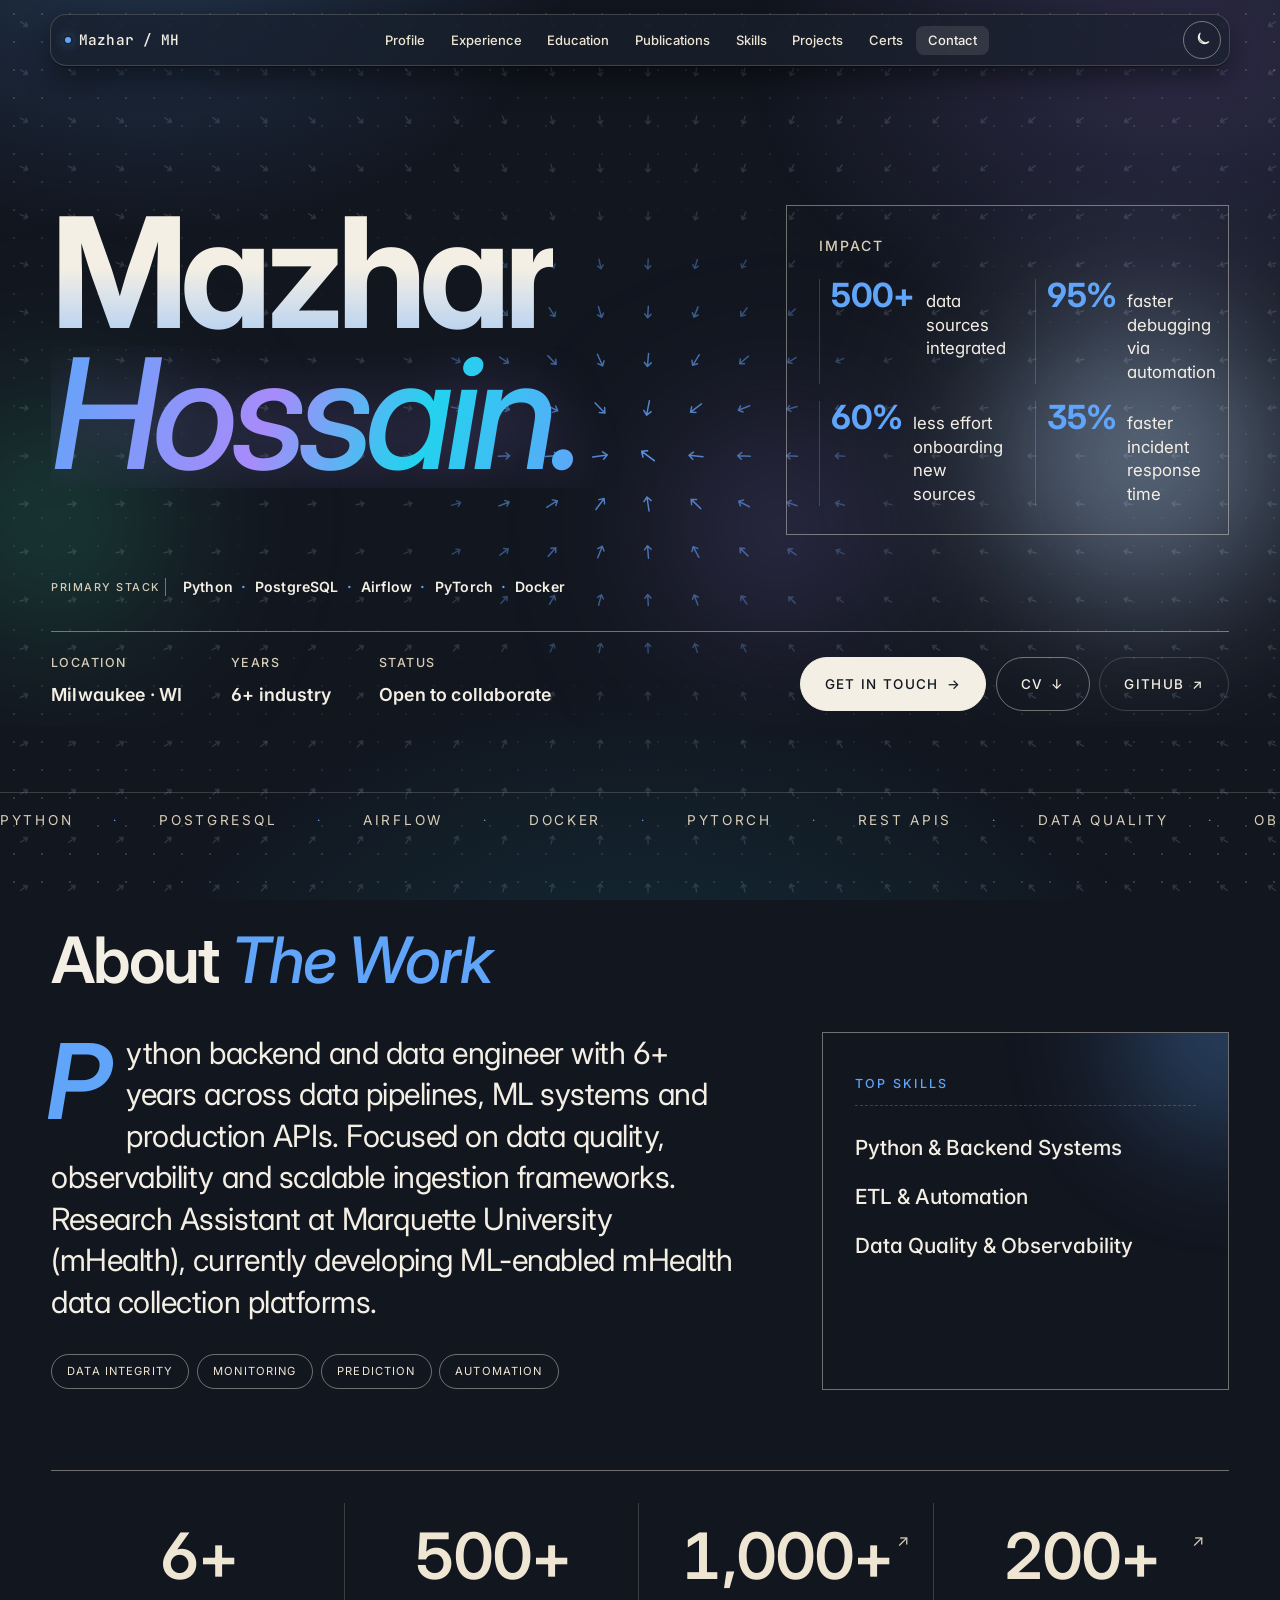
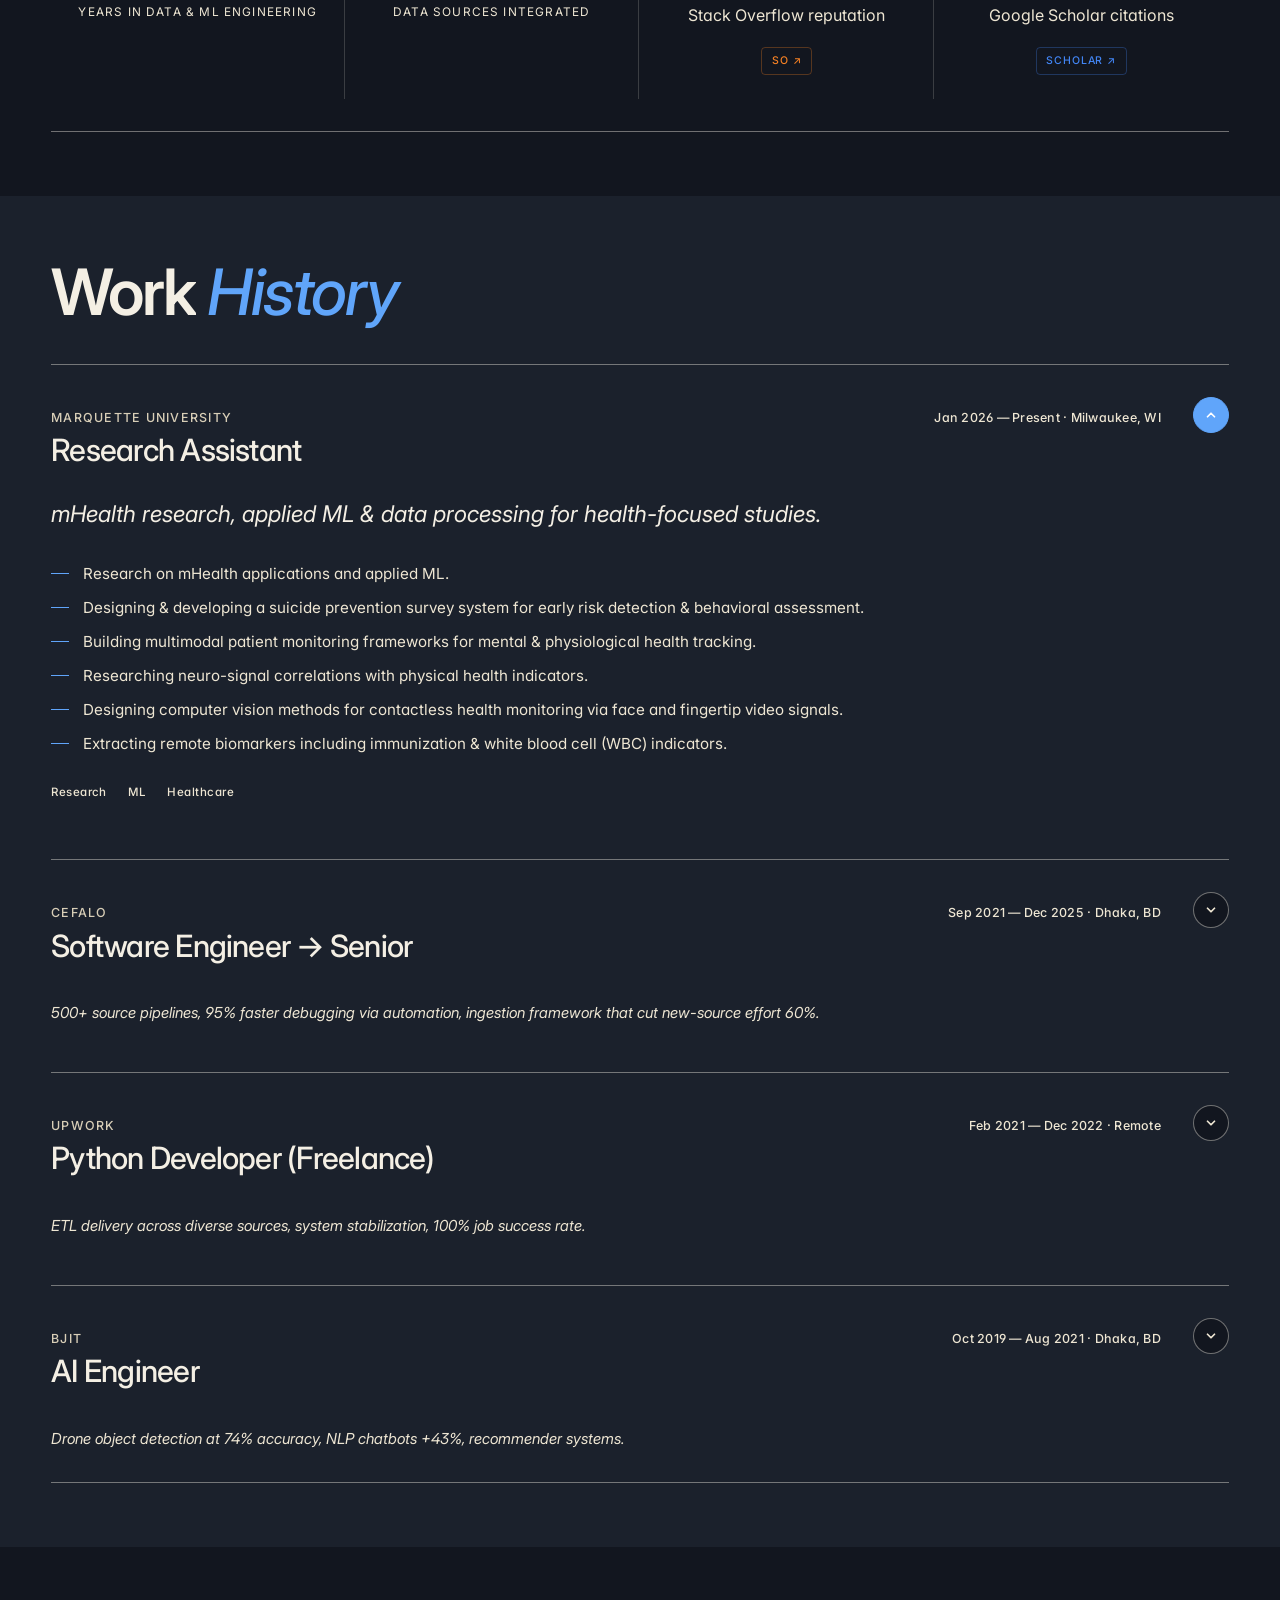
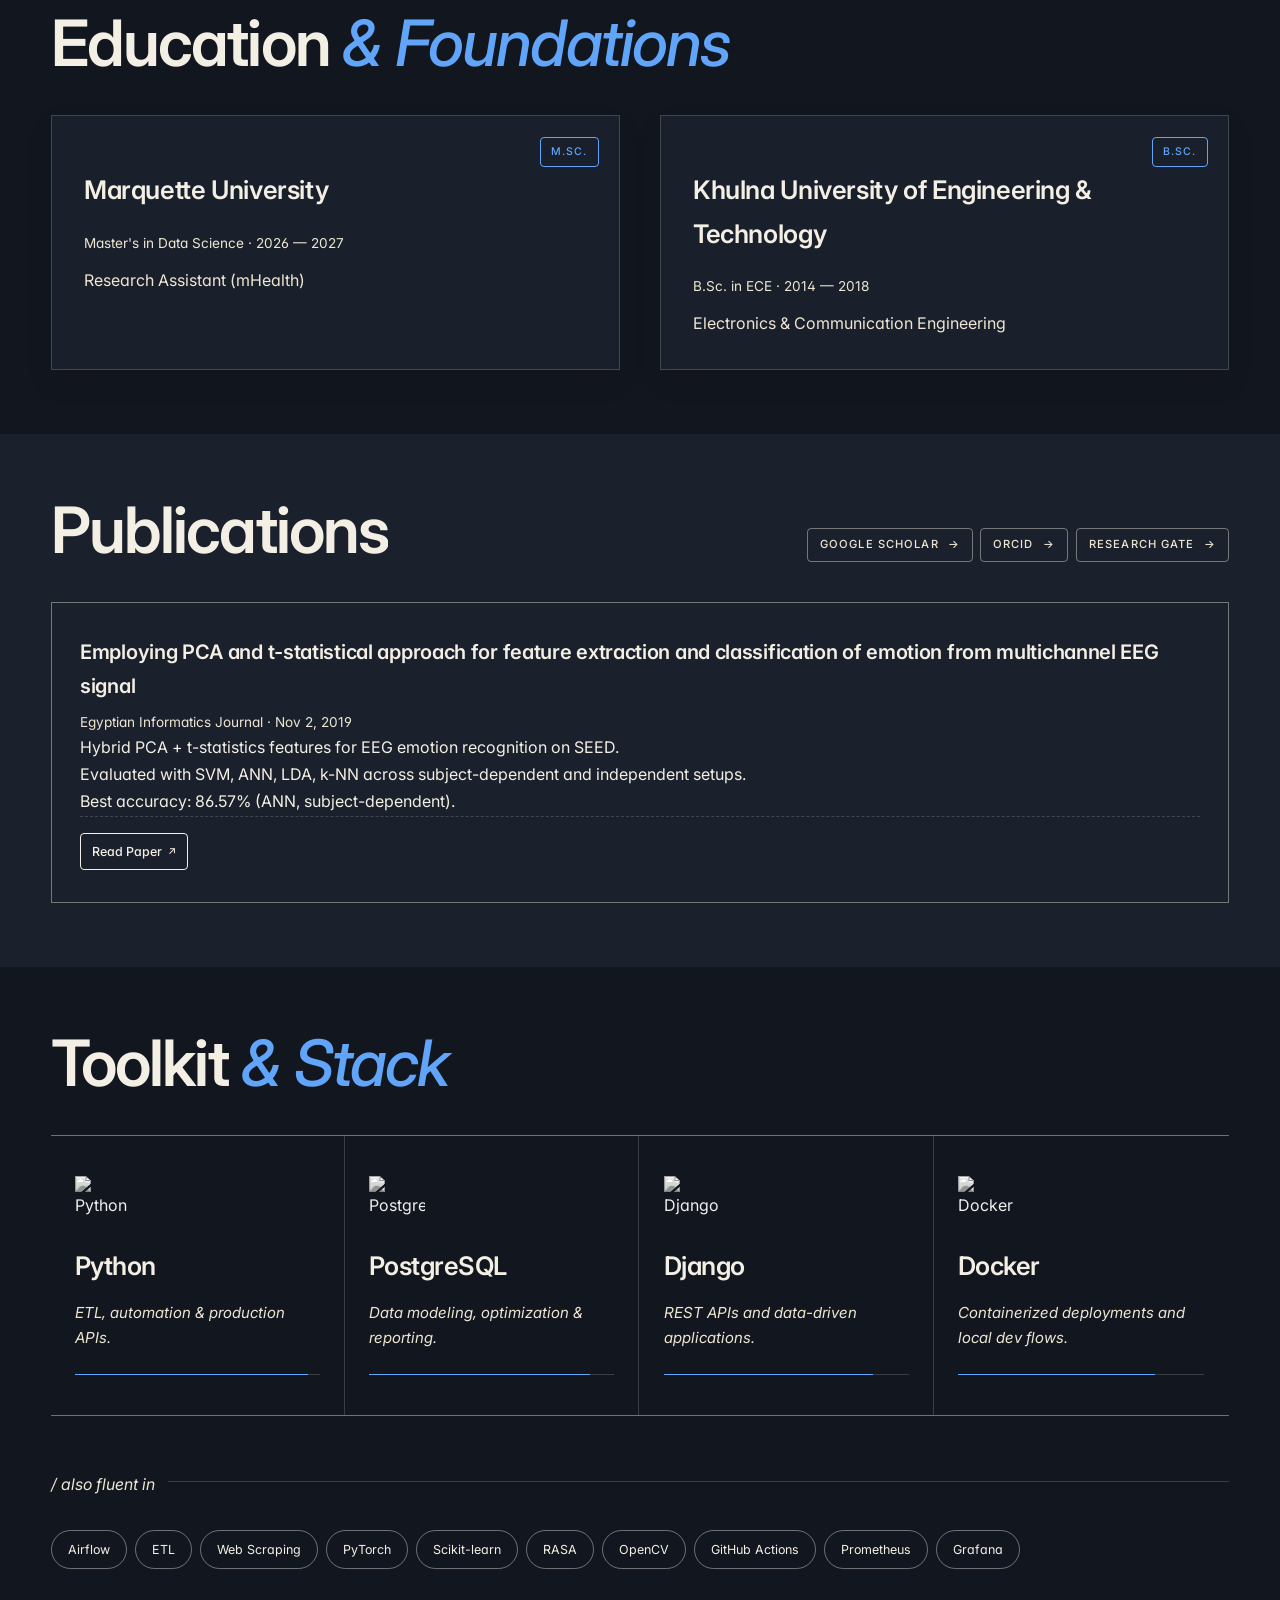
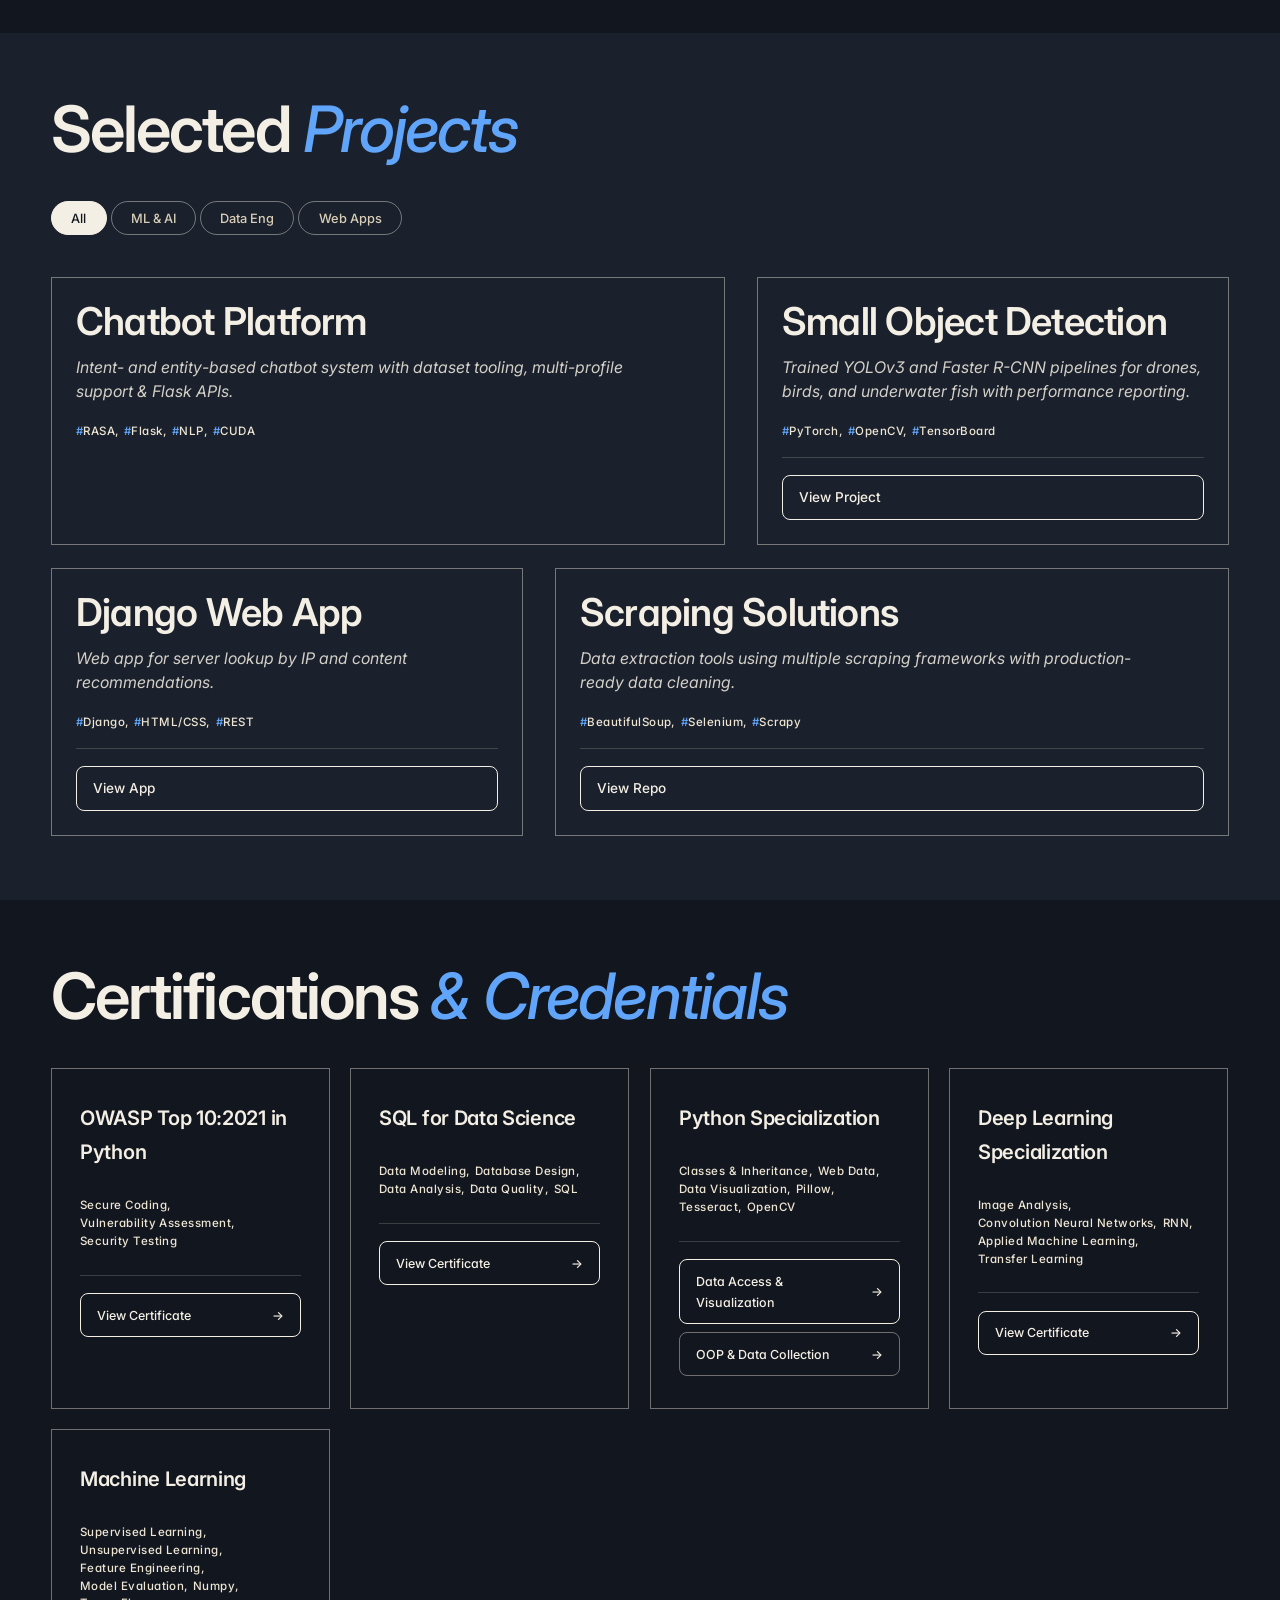
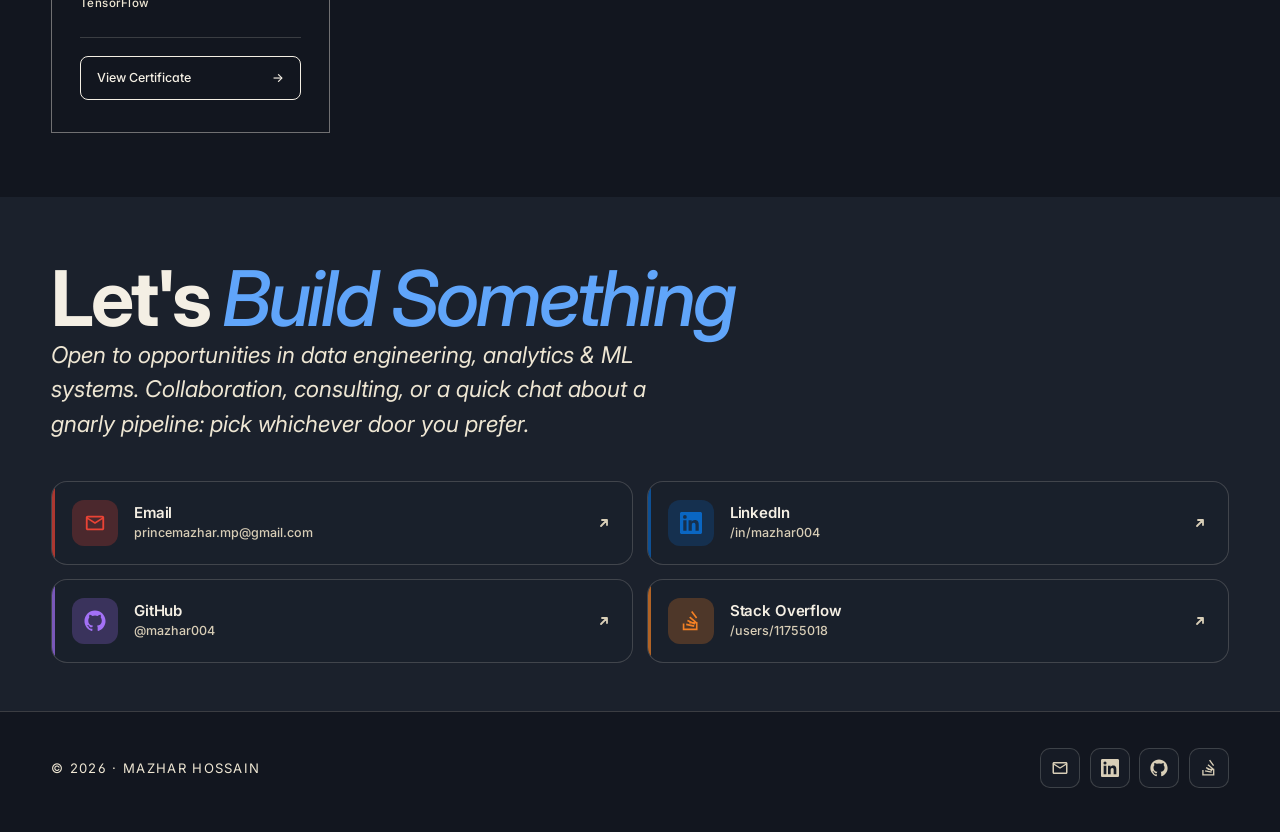
==== commit d4e9046c: "Add new hover effect" ====
--- a/index.html
+++ b/index.html
@@ -5,7 +5,7 @@
     <meta name="viewport" content="width=device-width, initial-scale=1" />
 
     <!-- Primary SEO -->
-    <title>Mazhar Hossain — Data Engineer · Python · ML Systems</title>
+    <title>Mazhar Hossain — Data &amp; ML Engineer · Python · ML Systems</title>
     <meta name="description" content="Mazhar Hossain — Data Engineer with 6+ years building reliable data platforms, ETL pipelines, and ML-ready analytics systems. Python, PostgreSQL, Airflow, PyTorch." />
     <meta name="author" content="Mazhar Hossain" />
     <meta name="keywords" content="Mazhar Hossain, Data Engineer, Python Developer, ETL, Airflow, PostgreSQL, PyTorch, ML Engineer, Data Platforms, Portfolio" />
@@ -14,7 +14,7 @@
     <link rel="canonical" href="https://mazhar004.github.io/" />
 
     <!-- Open Graph -->
-    <meta property="og:title" content="Mazhar Hossain — Data Engineer · Python · ML Systems" />
+    <meta property="og:title" content="Mazhar Hossain — Data &amp; ML Engineer · Python · ML Systems" />
     <meta property="og:description" content="6+ years building reliable data platforms, ETL pipelines, and ML-ready analytics systems." />
     <meta property="og:type" content="website" />
     <meta property="og:url" content="https://mazhar004.github.io/" />
@@ -27,7 +27,7 @@
 
     <!-- Twitter / X -->
     <meta name="twitter:card" content="summary_large_image" />
-    <meta name="twitter:title" content="Mazhar Hossain — Data Engineer" />
+    <meta name="twitter:title" content="Mazhar Hossain — Data &amp; ML Engineer" />
     <meta name="twitter:description" content="Building reliable data platforms, ETL pipelines, and ML-ready analytics systems." />
     <meta name="twitter:image" content="https://mazhar004.github.io/static/og-image.svg" />
     <meta name="twitter:image:alt" content="Mazhar Hossain — Data Engineer · Python · ML Systems" />
@@ -53,26 +53,26 @@
       rel="stylesheet"
     />
     <!-- Stylesheets — split for maintainability. Order matters: cascade flows top → bottom. -->
-    <link rel="stylesheet" href="css/tokens.css?v=2026-05-21a" />
-    <link rel="stylesheet" href="css/base.css?v=2026-05-21a" />
-    <link rel="stylesheet" href="css/layout.css?v=2026-05-21a" />
-    <link rel="stylesheet" href="css/buttons.css?v=2026-05-21a" />
-    <link rel="stylesheet" href="css/bento.css?v=2026-05-21a" />
-    <link rel="stylesheet" href="css/command-palette.css?v=2026-05-21a" />
-    <link rel="stylesheet" href="css/sections.css?v=2026-05-21a" />
-    <link rel="stylesheet" href="css/footer.css?v=2026-05-21a" />
-    <link rel="stylesheet" href="css/mobile.css?v=2026-05-21a" />
-    <link rel="stylesheet" href="css/cinematic.css?v=2026-05-21a" />
-    <link rel="stylesheet" href="css/lanes.css?v=2026-05-21a" />
-    <link rel="stylesheet" href="css/hero-impact.css?v=2026-05-21a" />
-    <link rel="stylesheet" href="css/mobile-final.css?v=2026-05-21a" />
+    <link rel="stylesheet" href="css/tokens.css?v=2026-05-21g" />
+    <link rel="stylesheet" href="css/base.css?v=2026-05-21g" />
+    <link rel="stylesheet" href="css/layout.css?v=2026-05-21g" />
+    <link rel="stylesheet" href="css/buttons.css?v=2026-05-21g" />
+    <link rel="stylesheet" href="css/bento.css?v=2026-05-21g" />
+    <link rel="stylesheet" href="css/command-palette.css?v=2026-05-21g" />
+    <link rel="stylesheet" href="css/sections.css?v=2026-05-21g" />
+    <link rel="stylesheet" href="css/footer.css?v=2026-05-21g" />
+    <link rel="stylesheet" href="css/mobile.css?v=2026-05-21g" />
+    <link rel="stylesheet" href="css/cinematic.css?v=2026-05-21g" />
+    <link rel="stylesheet" href="css/lanes.css?v=2026-05-21g" />
+    <link rel="stylesheet" href="css/hero-impact.css?v=2026-05-21g" />
+    <link rel="stylesheet" href="css/mobile-final.css?v=2026-05-21g" />
     <!-- 2026-05-21 refresh: floating nav, contact tiles, hover effects (load last to win cascade). -->
-    <link rel="stylesheet" href="css/refresh-nav.css?v=2026-05-21a" />
-    <link rel="stylesheet" href="css/refresh-contact.css?v=2026-05-21a" />
-    <link rel="stylesheet" href="css/refresh-hover.css?v=2026-05-21a" />
+    <link rel="stylesheet" href="css/refresh-nav.css?v=2026-05-21g" />
+    <link rel="stylesheet" href="css/refresh-contact.css?v=2026-05-21g" />
+    <link rel="stylesheet" href="css/refresh-hover.css?v=2026-05-21g" />
 
     <!-- JS as native ES modules. main.js boots each side-effect submodule. -->
-    <script type="module" src="js/main.js?v=2026-05-21a"></script>
+    <script type="module" src="js/main.js?v=2026-05-21g"></script>
 
     <!-- Structured data: Person + WebSite -->
     <script type="application/ld+json">
@@ -164,6 +164,7 @@
     <a class="skip-link" href="#main">Skip to content</a>
     <div class="scroll-progress" id="scroll-progress"></div>
     <div class="grain" aria-hidden="true"></div>
+    <canvas class="arrow-field" aria-hidden="true"></canvas>
 
     <header class="site-header">
       <div class="container nav">
@@ -762,19 +763,20 @@
               <span class="contact-tile-text"><span class="contact-tile-k">Stack Overflow</span><span class="contact-tile-v">/users/11755018</span></span>
               <span class="contact-tile-arr" aria-hidden="true"><svg width="16" height="16" viewBox="0 0 16 16" fill="none" stroke="currentColor" stroke-width="1.8" stroke-linecap="round" stroke-linejoin="round"><path d="M5 11 L11 5 M11 5 L6 5 M11 5 L11 10"/></svg></span>
             </a>
-            <a class="contact-tile contact-tile--wide" href="https://scholar.google.com/citations?user=k7h0b8gAAAAJ" target="_blank" rel="noreferrer" data-cursor="hover" style="--tile-accent:#4285F4">
-              <span class="contact-tile-ico" aria-hidden="true"><svg width="22" height="22" viewBox="0 0 24 24" fill="currentColor"><path d="M12 24a7 7 0 1 1 6.32-10H22v2h-3.68A7 7 0 0 1 12 24Zm0-2a5 5 0 1 0 0-10 5 5 0 0 0 0 10ZM12 0L0 9.5l4.838 3.835A8 8 0 0 1 12 9a8 8 0 0 1 7.162 4.335L24 9.5 12 0Z"/></svg></span>
-              <span class="contact-tile-text"><span class="contact-tile-k">Google Scholar</span><span class="contact-tile-v">Research &amp; citations</span></span>
-              <span class="contact-tile-arr" aria-hidden="true"><svg width="16" height="16" viewBox="0 0 16 16" fill="none" stroke="currentColor" stroke-width="1.8" stroke-linecap="round" stroke-linejoin="round"><path d="M5 11 L11 5 M11 5 L6 5 M11 5 L11 10"/></svg></span>
-            </a>
           </div>
         </div>
       </section>
     </main>
 
     <footer class="site-footer">
-      <div class="container">
-        <span>© <span id="year"></span> · Mazhar Hossain</span>
+      <div class="container site-footer__inner">
+        <span class="site-footer__copy">© <span id="year"></span> · Mazhar Hossain</span>
+        <nav class="footer-links" aria-label="Social links">
+          <a href="mailto:princemazhar.mp@gmail.com" aria-label="Email" data-cursor="hover"><svg viewBox="0 0 24 24" fill="currentColor" aria-hidden="true"><path d="M22 6c0-1.1-.9-2-2-2H4c-1.1 0-2 .9-2 2v12c0 1.1.9 2 2 2h16c1.1 0 2-.9 2-2V6Zm-2 0-8 5-8-5h16Zm0 12H4V8l8 5 8-5v10Z"/></svg></a>
+          <a href="https://www.linkedin.com/in/mazhar004/" target="_blank" rel="noreferrer" aria-label="LinkedIn" data-cursor="hover"><svg viewBox="0 0 24 24" fill="currentColor" aria-hidden="true"><path d="M20.45 20.45h-3.55v-5.57c0-1.33-.03-3.04-1.86-3.04-1.86 0-2.15 1.45-2.15 2.95v5.66H9.34V9h3.41v1.56h.05c.48-.9 1.64-1.86 3.38-1.86 3.61 0 4.28 2.38 4.28 5.47v6.28ZM5.34 7.43a2.06 2.06 0 1 1 0-4.12 2.06 2.06 0 0 1 0 4.12Zm1.78 13.02H3.56V9h3.56v11.45ZM22.22 0H1.77C.79 0 0 .77 0 1.72v20.56C0 23.23.79 24 1.77 24h20.45c.99 0 1.78-.77 1.78-1.72V1.72C24 .77 23.21 0 22.22 0Z"/></svg></a>
+          <a href="https://github.com/mazhar004" target="_blank" rel="noreferrer" aria-label="GitHub" data-cursor="hover"><svg viewBox="0 0 24 24" fill="currentColor" aria-hidden="true"><path d="M12 .5C5.65.5.5 5.65.5 12c0 5.08 3.29 9.39 7.86 10.91.58.11.79-.25.79-.55 0-.27-.01-1-.02-1.96-3.2.69-3.87-1.54-3.87-1.54-.52-1.33-1.27-1.69-1.27-1.69-1.04-.71.08-.7.08-.7 1.15.08 1.76 1.18 1.76 1.18 1.02 1.76 2.69 1.25 3.35.96.1-.75.4-1.25.73-1.54-2.55-.29-5.24-1.28-5.24-5.69 0-1.26.45-2.29 1.18-3.1-.12-.29-.51-1.45.11-3.02 0 0 .97-.31 3.18 1.18a11.02 11.02 0 0 1 5.79 0c2.2-1.49 3.17-1.18 3.17-1.18.63 1.57.23 2.73.12 3.02.74.81 1.18 1.84 1.18 3.1 0 4.42-2.69 5.39-5.26 5.68.41.36.78 1.06.78 2.13 0 1.54-.01 2.78-.01 3.16 0 .31.21.67.8.55C20.21 21.39 23.5 17.08 23.5 12 23.5 5.65 18.35.5 12 .5Z"/></svg></a>
+          <a href="https://stackoverflow.com/users/11755018/mazhar" target="_blank" rel="noreferrer" aria-label="Stack Overflow" data-cursor="hover"><svg viewBox="0 0 24 24" fill="currentColor" aria-hidden="true"><path d="M17.36 20.2v-5.38h1.79V22H3v-7.18h1.79v5.38h12.57Zm-10.78-3.6l8.78 1.84.37-1.76-8.79-1.84-.36 1.76Zm1.16-4.2l8.14 3.8.76-1.62-8.14-3.81-.76 1.63Zm2.26-3.99l6.9 5.74 1.15-1.38-6.9-5.74-1.15 1.38ZM13.48 1l-1.45 1.07 5.37 7.25 1.45-1.07L13.48 1Zm-3.36 13.81h8.97v-1.79h-8.97v1.79Z"/></svg></a>
+        </nav>
       </div>
     </footer>
     <button class="to-top" id="to-top" type="button" aria-label="Back to top" data-cursor="hover">↑</button>
--- a/css/tokens.css
+++ b/css/tokens.css
@@ -25,21 +25,24 @@
   --muted: #322c27;
   --soft: #4d453d;
 
-  --signal: #e85d3e;        /* refined warm coral */
-  --signal-deep: #c9421f;
-  --signal-soft: #f4a584;
-  --mint: #5cc89a;          /* secondary mint */
-  --plum: #8b5cf6;
+  --signal: #3b82f6;        /* primary — blue (ported from new UI) */
+  --signal-deep: #2563eb;
+  --signal-soft: #93c5fd;
+  --mint: #10b981;          /* success / available — emerald */
+  --cyan: #06b6d4;          /* tertiary accent — cyan */
+  --plum: #8b5cf6;          /* secondary accent — violet */
   --accent: var(--signal);
 
-  /* Text color when used on top of a signal-coral fill. Stays the same in both themes. */
-  --text-on-signal: #fbf6ec;
+  /* Text color when used on top of an accent fill. Stays the same in both themes. */
+  --text-on-signal: #ffffff;
 
   --bg: var(--bone);
   --surface: var(--paper);
   --text: var(--ink);
 
-  /* Inter for UI/display, JetBrains Mono for code/labels (ported from new UI). */
+  /* Inter everywhere to match the new UI. Labels/eyebrows that use --font-mono
+     keep their uppercase + letter-spacing, which reads like the new UI's eyebrows.
+     True monospace (brand logo, code) uses --font-code (JetBrains Mono). */
   --font-sans-stack: "Inter", "Helvetica Neue", Helvetica, Arial, ui-sans-serif, system-ui, sans-serif;
   --font-display:     var(--font-sans-stack);
   --font-body:        var(--font-sans-stack);
@@ -47,7 +50,8 @@
   --font-sans:        var(--font-body);
   --font-hero:        var(--font-sans-stack);
   --font-hero-italic: var(--font-sans-stack);
-  --font-mono:        "JetBrains Mono", ui-monospace, Menlo, Consolas, monospace;
+  --font-mono:        var(--font-sans-stack);
+  --font-code:        "JetBrains Mono", ui-monospace, Menlo, Consolas, monospace;
 
   --radius-sm: 6px;
   --radius-md: 14px;
@@ -65,19 +69,20 @@
 
 body[data-theme="dark"] {
   color-scheme: dark;
-  --bone: #0a0e14;
-  --bone-2: #131822;
+  --bone: #12161f;
+  --bone-2: #1b212c;
   --ink: #f4efe4;
   --ink-2: #e3dcc9;
-  --paper: #0e1320;
+  --paper: #1a202b;
   --rule: rgba(244, 239, 228, 0.18);
   --rule-strong: rgba(244, 239, 228, 0.42);
   --muted: #eee6d3;
   --soft: #d8ceb7;
-  --signal: #ff7a5c;
-  --signal-deep: #ff9a82;
-  --signal-soft: #ffc4ad;
-  --mint: #6ee7b7;
+  --signal: #60a5fa;
+  --signal-deep: #93c5fd;
+  --signal-soft: #bfdbfe;
+  --mint: #34d399;
+  --cyan: #22d3ee;
   --plum: #a78bfa;
 
   --bg: var(--bone);
--- a/css/base.css
+++ b/css/base.css
@@ -18,7 +18,7 @@
   background-size: 28px 28px;
   pointer-events: none;
   z-index: 0;
-  opacity: 0.55;
+  opacity: 0.3;
   mask-image:
     radial-gradient(circle 260px at var(--cursor-x, -300px) var(--cursor-y, -300px), black 0%, rgba(0, 0, 0, 0.5) 55%, transparent 100%),
     radial-gradient(ellipse 75% 60% at center, transparent 32%, black 95%);
@@ -30,7 +30,50 @@
 }
 
 body[data-theme="dark"]::before {
-  opacity: 0.7;
+  opacity: 0.4;
+}
+
+/* Background atmosphere — three soft accent glows (blue / violet / cyan)
+   fixed behind content, echoing the new UI's colorful backdrop. The moving
+   "magnetic" spotlight is a separate overlay (.cursor-glow) above content. */
+body::after {
+  content: "";
+  position: fixed;
+  inset: 0;
+  pointer-events: none;
+  z-index: 0;
+  background:
+    radial-gradient(720px 520px at 12% -8%,
+      color-mix(in oklab, var(--signal) 12%, transparent), transparent 60%),
+    radial-gradient(720px 520px at 92% 6%,
+      color-mix(in oklab, var(--plum) 10%, transparent), transparent 60%),
+    radial-gradient(900px 620px at 50% 116%,
+      color-mix(in oklab, var(--cyan) 8%, transparent), transparent 60%);
+}
+
+body[data-theme="dark"]::after {
+  background:
+    radial-gradient(720px 520px at 12% -8%,
+      color-mix(in oklab, var(--signal) 22%, transparent), transparent 60%),
+    radial-gradient(720px 520px at 92% 6%,
+      color-mix(in oklab, var(--plum) 18%, transparent), transparent 60%),
+    radial-gradient(900px 620px at 50% 116%,
+      color-mix(in oklab, var(--cyan) 12%, transparent), transparent 60%);
+}
+
+/* Magnetic arrow field — a full-viewport canvas of small arrows that rotate
+   to point toward the cursor (drawn in arrow-field.js). Sits behind content
+   (z 0) like the new UI. Skipped entirely on touch / reduced-motion in JS. */
+.arrow-field {
+  position: fixed;
+  inset: 0;
+  z-index: 0;
+  pointer-events: none;
+  opacity: 0.85;
+}
+
+body[data-theme="dark"] .arrow-field {
+  opacity: 0.92;
 }
 
 .grain {
--- a/css/footer.css
+++ b/css/footer.css
@@ -84,7 +84,7 @@
 .site-footer .container {
   display: flex;
   align-items: center;
-  justify-content: center;
+  justify-content: space-between;
   flex-wrap: wrap;
   gap: 1rem;
 }
--- a/css/cinematic.css
+++ b/css/cinematic.css
@@ -195,8 +195,8 @@
 .hero-name .h-line:nth-child(2) > span { animation-delay: 0.42s; }
 
 .hero-name .accent {
-  background: linear-gradient(120deg, var(--signal) 0%, var(--signal-soft) 50%, var(--signal) 100%);
-  background-size: 200% 100%;
+  background: linear-gradient(110deg, var(--signal) 0%, var(--plum) 42%, var(--cyan) 70%, var(--signal) 100%);
+  background-size: 100% 100%;
   -webkit-background-clip: text;
   background-clip: text;
   -webkit-text-fill-color: transparent;
@@ -204,7 +204,25 @@
   font-family: var(--font-hero-italic);
   font-variation-settings: "opsz" 144, "SOFT" 100, "WONK" 1;
   font-weight: 500;
-  animation: gradient-shift 8s ease-in-out infinite;
+  filter: drop-shadow(0 6px 28px color-mix(in oklab, var(--plum) 28%, transparent));
+  transition: filter 0.5s var(--ease-out);
+}
+
+/* Unique name treatment — first name carries a cool ink→accent sheen, the
+   surname flows a blue→violet→cyan gradient + soft glow that blooms on hover. */
+.hero-name .h-line:first-child > span {
+  background: linear-gradient(
+    180deg,
+    var(--ink) 46%,
+    color-mix(in oklab, var(--ink) 55%, var(--signal)) 100%
+  );
+  -webkit-background-clip: text;
+  background-clip: text;
+  -webkit-text-fill-color: transparent;
+}
+
+.hero-name:hover .accent {
+  filter: drop-shadow(0 10px 40px color-mix(in oklab, var(--plum) 46%, transparent));
 }
 
 @keyframes hero-reveal {
@@ -1262,9 +1280,47 @@
    ============================================================ */
 
 .site-footer {
-  padding: 1.5rem 0;
-  border-top: 1px solid var(--rule-strong);
-  font-size: 0.78rem;
-  text-align: center;
-}
-
+  padding: 2.25rem 0 2.75rem;
+  border-top: 1px solid var(--rule);
+  font-size: 0.82rem;
+  color: var(--muted);
+}
+
+.footer-links {
+  display: flex;
+  align-items: center;
+  gap: 0.6rem;
+}
+
+.footer-links a {
+  width: 40px;
+  height: 40px;
+  border-radius: 10px;
+  display: inline-flex;
+  align-items: center;
+  justify-content: center;
+  border: 1px solid var(--rule);
+  background: color-mix(in oklab, var(--surface) 60%, transparent);
+  color: var(--soft);
+  transition: transform 0.2s var(--ease-spring), color 0.2s var(--ease-out),
+    border-color 0.2s var(--ease-out), background 0.2s var(--ease-out);
+}
+
+.footer-links a:hover {
+  color: var(--accent);
+  border-color: color-mix(in oklab, var(--accent) 50%, var(--rule-strong));
+  background: color-mix(in oklab, var(--accent) 10%, transparent);
+  transform: translateY(-2px);
+}
+
+.footer-links svg {
+  width: 18px;
+  height: 18px;
+}
+
+@media (prefers-reduced-motion: reduce) {
+  .footer-links a:hover {
+    transform: none;
+  }
+}
+
--- a/css/refresh-nav.css
+++ b/css/refresh-nav.css
@@ -40,7 +40,7 @@
 
 /* ---- Brand (keep the pulse dot, fit it to the pill) -------- */
 .site-header .brand {
-  font-family: var(--font-mono);
+  font-family: var(--font-code);
   font-weight: 500;
   font-size: 0.9rem;
   letter-spacing: 0.01em;
--- a/css/refresh-contact.css
+++ b/css/refresh-contact.css
@@ -8,10 +8,6 @@
   display: grid;
   grid-template-columns: repeat(2, minmax(0, 1fr));
   gap: 14px;
-}
-
-.contact-tile--wide {
-  grid-column: 1 / -1;
 }
 
 /* --- Tile shell: glass card ------------------------------------ */
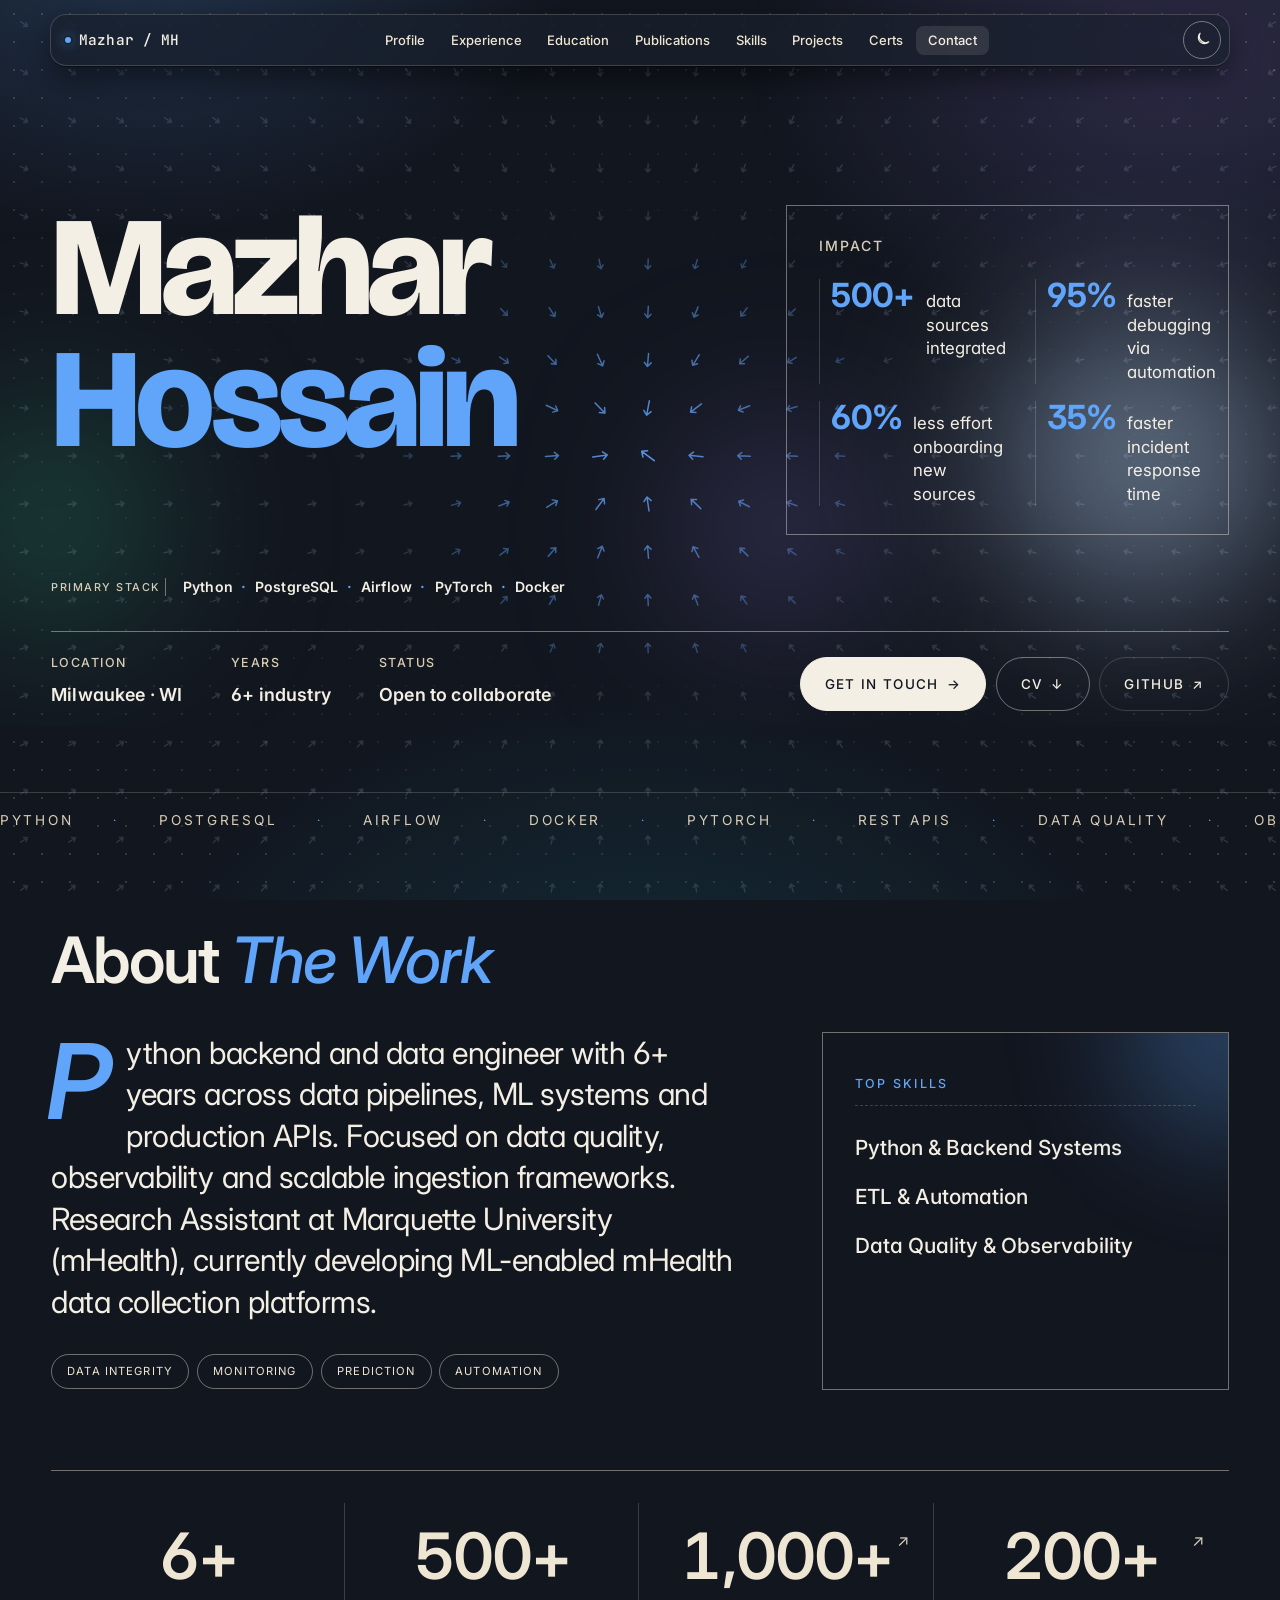
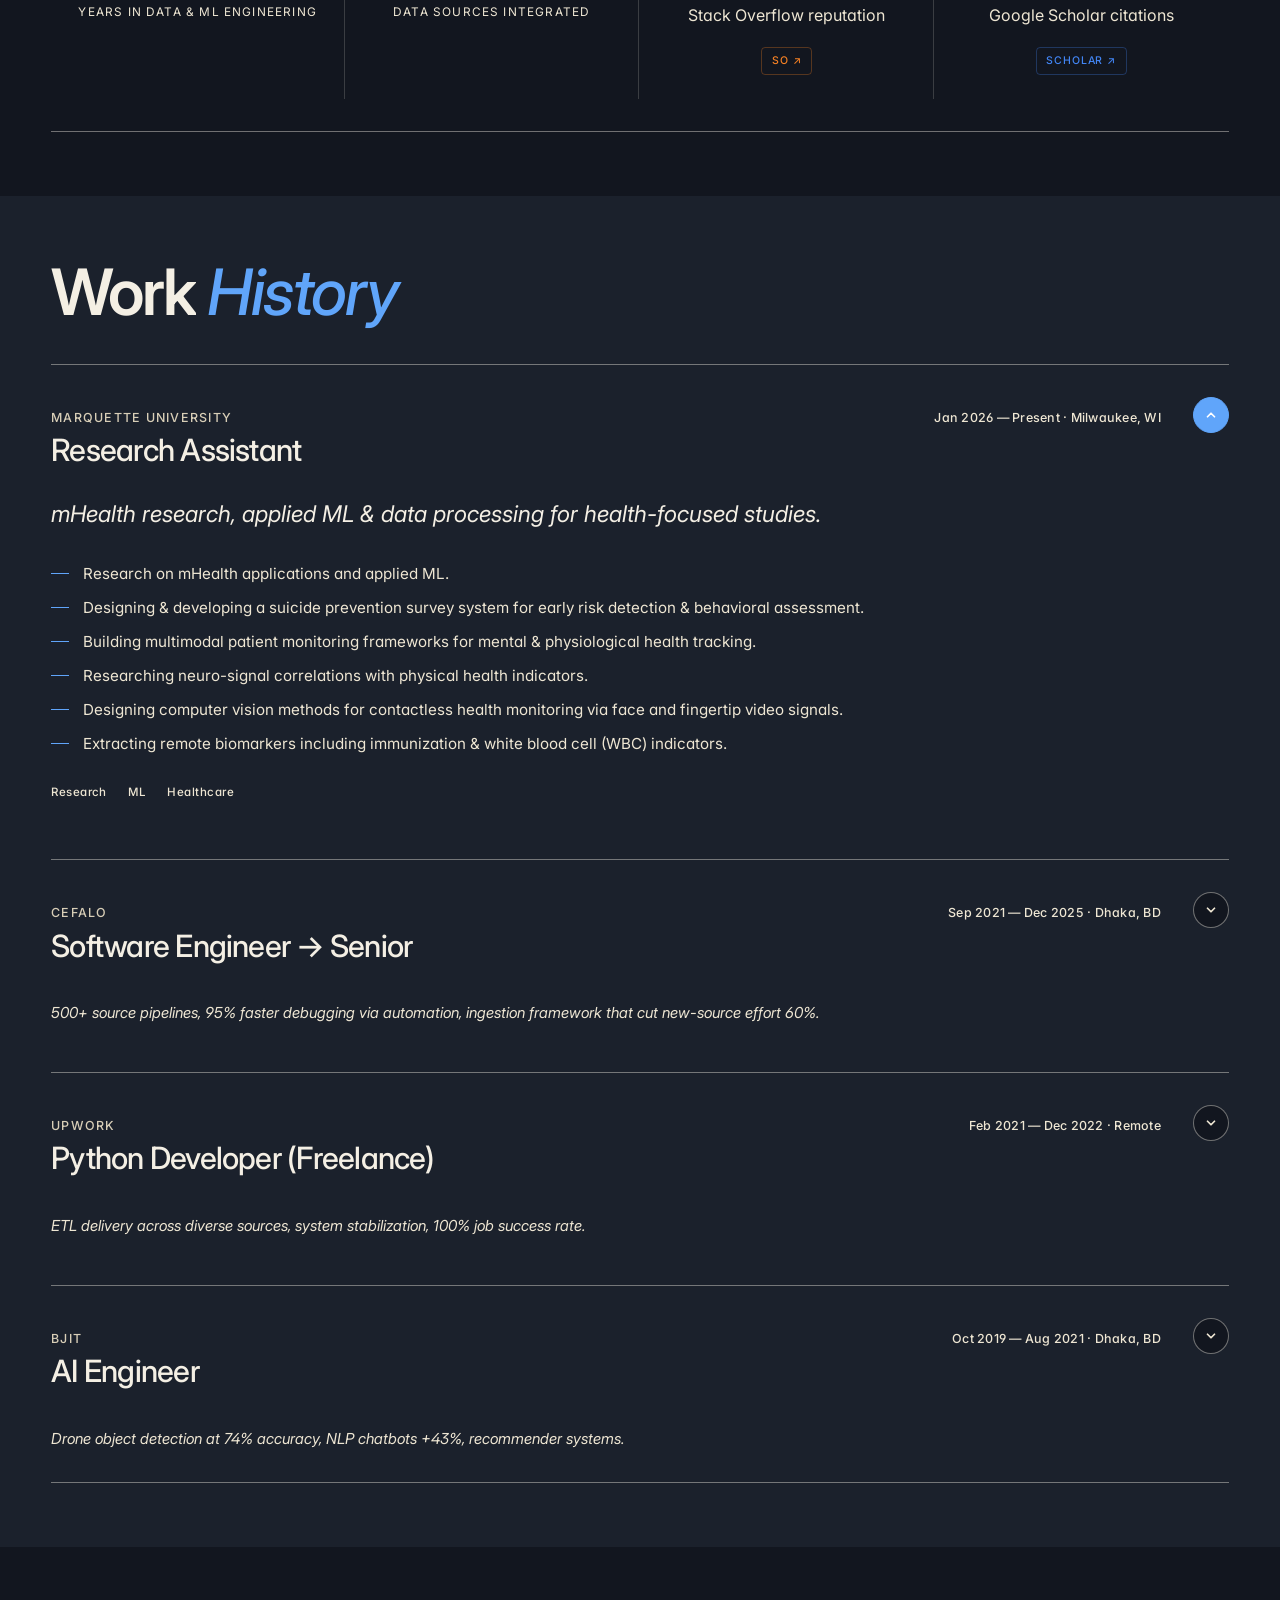
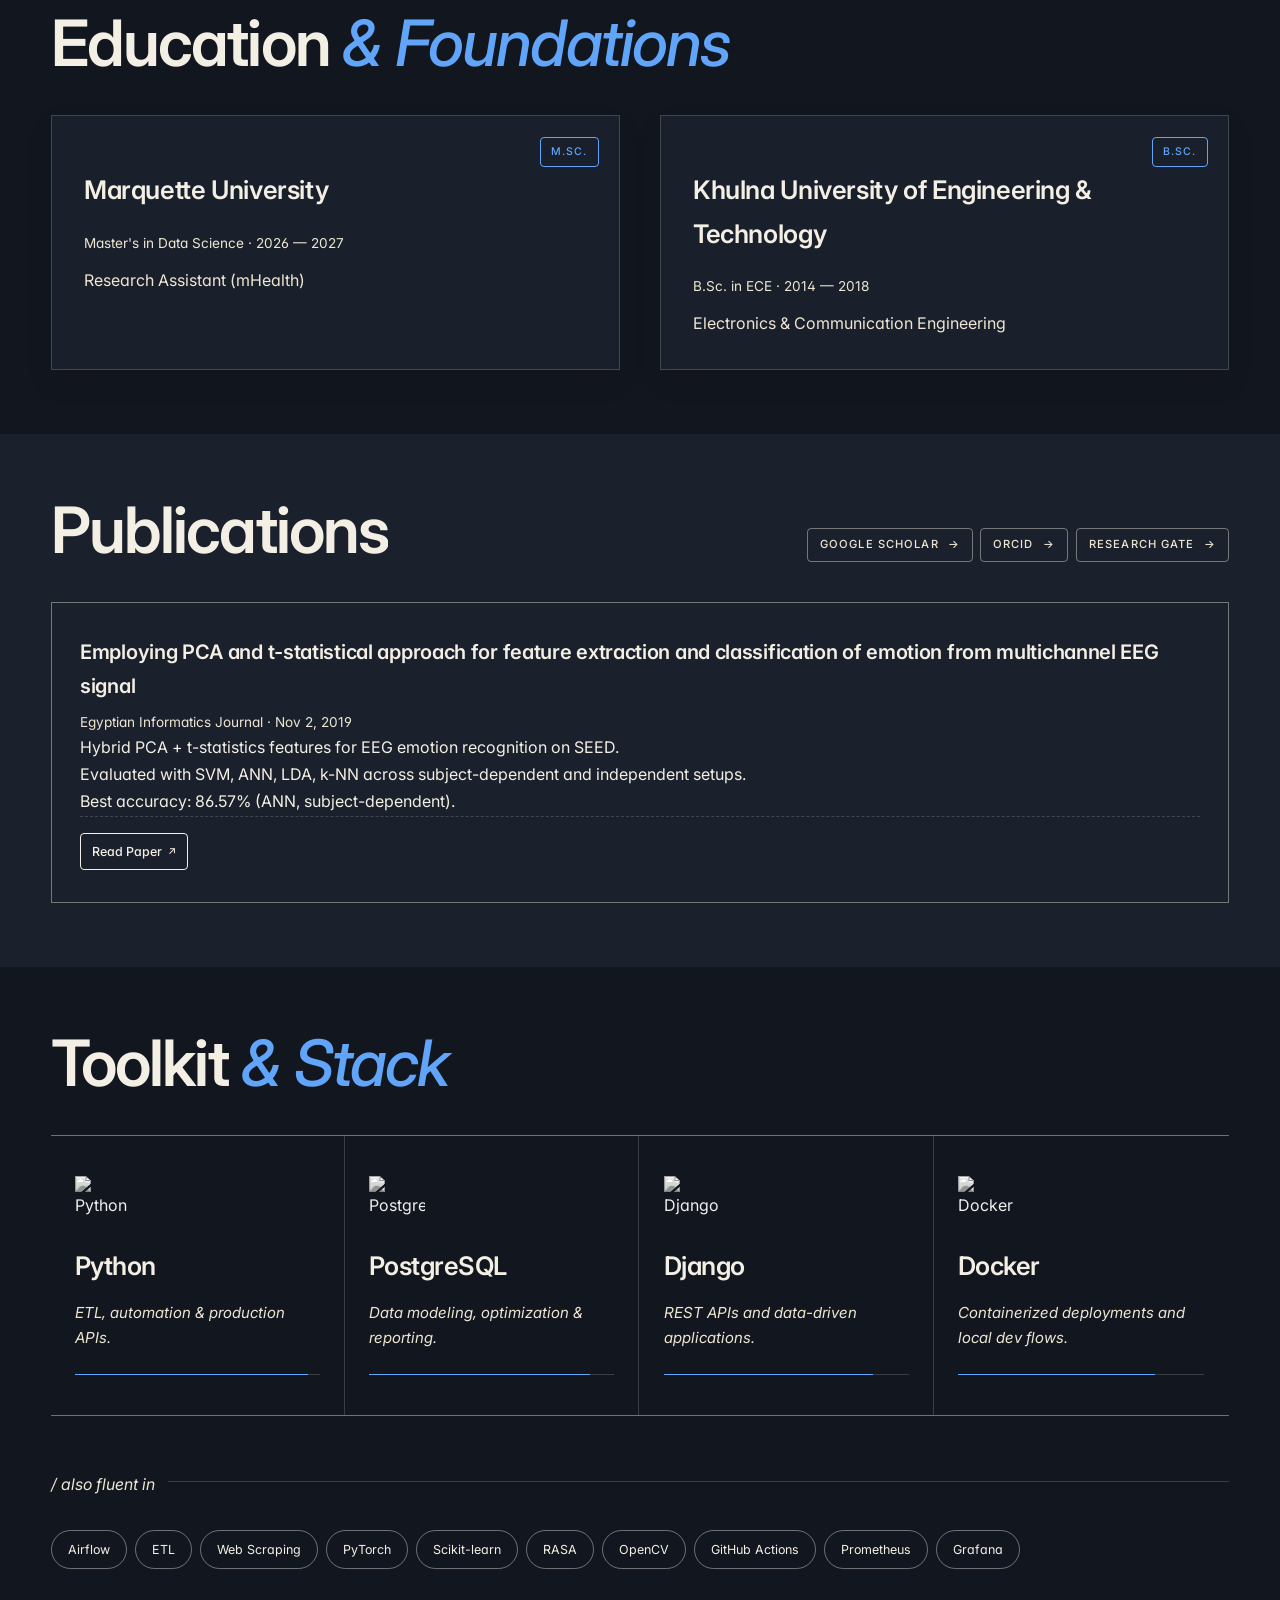
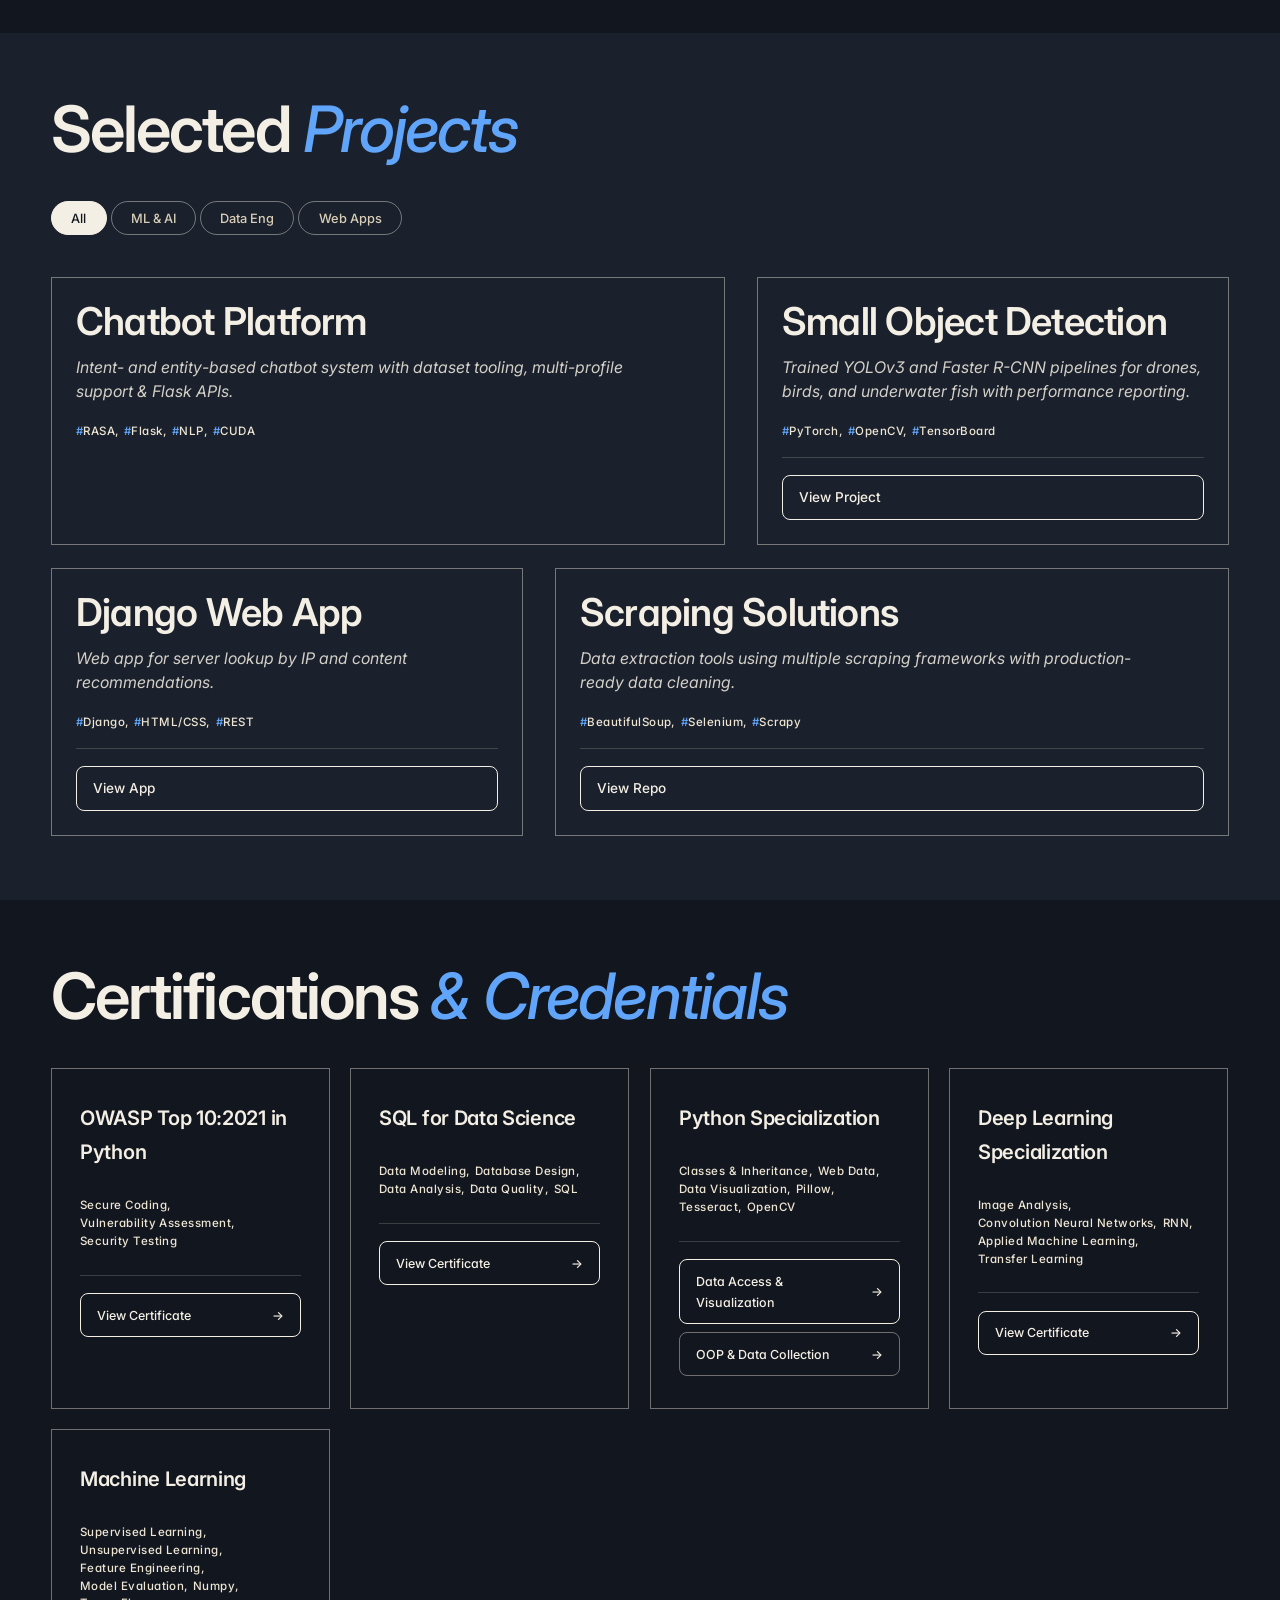
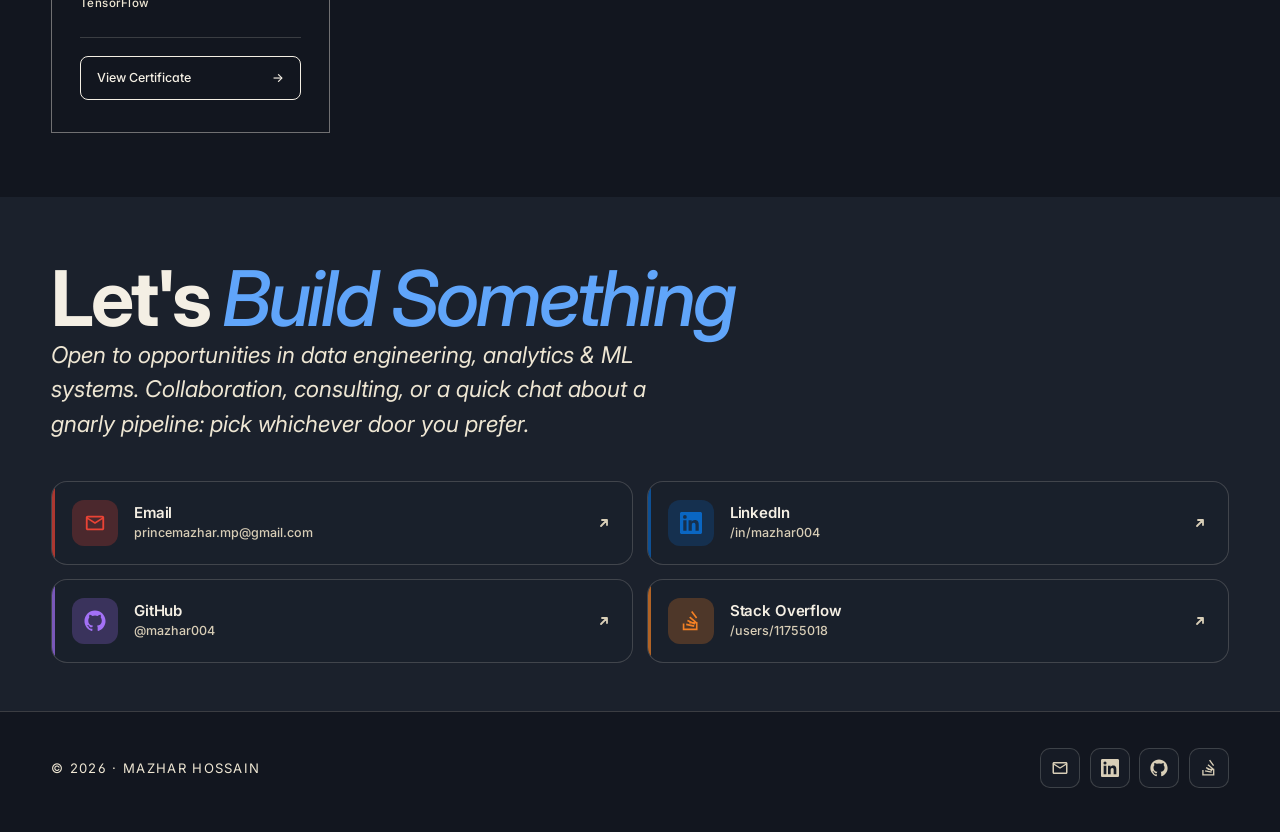
==== commit b463add0: "Add new name style" ====
--- a/index.html
+++ b/index.html
@@ -49,30 +49,30 @@
     <link rel="preconnect" href="https://fonts.googleapis.com" />
     <link rel="preconnect" href="https://fonts.gstatic.com" crossorigin />
     <link
-      href="https://fonts.googleapis.com/css2?family=Inter:ital,wght@0,400;0,500;0,600;0,700;1,400;1,500&family=JetBrains+Mono:wght@400;500;600&display=swap"
+      href="https://fonts.googleapis.com/css2?family=Bricolage+Grotesque:opsz,wght@12..96,700;12..96,800&family=Inter:ital,wght@0,400;0,500;0,600;0,700;1,400;1,500&family=JetBrains+Mono:wght@400;500;600&display=swap"
       rel="stylesheet"
     />
     <!-- Stylesheets — split for maintainability. Order matters: cascade flows top → bottom. -->
-    <link rel="stylesheet" href="css/tokens.css?v=2026-05-21g" />
-    <link rel="stylesheet" href="css/base.css?v=2026-05-21g" />
-    <link rel="stylesheet" href="css/layout.css?v=2026-05-21g" />
-    <link rel="stylesheet" href="css/buttons.css?v=2026-05-21g" />
-    <link rel="stylesheet" href="css/bento.css?v=2026-05-21g" />
-    <link rel="stylesheet" href="css/command-palette.css?v=2026-05-21g" />
-    <link rel="stylesheet" href="css/sections.css?v=2026-05-21g" />
-    <link rel="stylesheet" href="css/footer.css?v=2026-05-21g" />
-    <link rel="stylesheet" href="css/mobile.css?v=2026-05-21g" />
-    <link rel="stylesheet" href="css/cinematic.css?v=2026-05-21g" />
-    <link rel="stylesheet" href="css/lanes.css?v=2026-05-21g" />
-    <link rel="stylesheet" href="css/hero-impact.css?v=2026-05-21g" />
-    <link rel="stylesheet" href="css/mobile-final.css?v=2026-05-21g" />
+    <link rel="stylesheet" href="css/tokens.css?v=2026-05-21h" />
+    <link rel="stylesheet" href="css/base.css?v=2026-05-21h" />
+    <link rel="stylesheet" href="css/layout.css?v=2026-05-21h" />
+    <link rel="stylesheet" href="css/buttons.css?v=2026-05-21h" />
+    <link rel="stylesheet" href="css/bento.css?v=2026-05-21h" />
+    <link rel="stylesheet" href="css/command-palette.css?v=2026-05-21h" />
+    <link rel="stylesheet" href="css/sections.css?v=2026-05-21h" />
+    <link rel="stylesheet" href="css/footer.css?v=2026-05-21h" />
+    <link rel="stylesheet" href="css/mobile.css?v=2026-05-21h" />
+    <link rel="stylesheet" href="css/cinematic.css?v=2026-05-21h" />
+    <link rel="stylesheet" href="css/lanes.css?v=2026-05-21h" />
+    <link rel="stylesheet" href="css/hero-impact.css?v=2026-05-21h" />
+    <link rel="stylesheet" href="css/mobile-final.css?v=2026-05-21h" />
     <!-- 2026-05-21 refresh: floating nav, contact tiles, hover effects (load last to win cascade). -->
-    <link rel="stylesheet" href="css/refresh-nav.css?v=2026-05-21g" />
-    <link rel="stylesheet" href="css/refresh-contact.css?v=2026-05-21g" />
-    <link rel="stylesheet" href="css/refresh-hover.css?v=2026-05-21g" />
+    <link rel="stylesheet" href="css/refresh-nav.css?v=2026-05-21h" />
+    <link rel="stylesheet" href="css/refresh-contact.css?v=2026-05-21h" />
+    <link rel="stylesheet" href="css/refresh-hover.css?v=2026-05-21h" />
 
     <!-- JS as native ES modules. main.js boots each side-effect submodule. -->
-    <script type="module" src="js/main.js?v=2026-05-21g"></script>
+    <script type="module" src="js/main.js?v=2026-05-21h"></script>
 
     <!-- Structured data: Person + WebSite -->
     <script type="application/ld+json">
@@ -207,7 +207,7 @@
           <div class="container">
             <h1 class="hero-name">
               <span class="h-line"><span>Mazhar</span></span>
-              <span class="h-line"><span class="accent">Hossain.</span></span>
+              <span class="h-line"><span class="accent">Hossain</span></span>
             </h1>
 
             <div class="hero-stack-row" data-scroll="up">
--- a/css/tokens.css
+++ b/css/tokens.css
@@ -48,8 +48,8 @@
   --font-body:        var(--font-sans-stack);
   --font-serif:       var(--font-sans-stack);
   --font-sans:        var(--font-body);
-  --font-hero:        var(--font-sans-stack);
-  --font-hero-italic: var(--font-sans-stack);
+  --font-hero:        "Bricolage Grotesque", var(--font-sans-stack);
+  --font-hero-italic: "Bricolage Grotesque", var(--font-sans-stack);
   --font-mono:        var(--font-sans-stack);
   --font-code:        "JetBrains Mono", ui-monospace, Menlo, Consolas, monospace;
 
--- a/css/cinematic.css
+++ b/css/cinematic.css
@@ -165,16 +165,16 @@
   to { opacity: 1; transform: translateY(0); }
 }
 
-/* Hero display uses the same sans stack as the rest of the site; surname accent is italic. */
+/* Hero display: Bricolage Grotesque, surname in a solid accent (two-tone). */
 .hero-name {
   font-family: var(--font-hero);
-  font-weight: 700;
-  font-size: clamp(3.6rem, 12vw, 11rem);
-  line-height: 0.88;
-  letter-spacing: -0.05em;
+  font-weight: 800;
+  font-size: clamp(3.4rem, 11vw, 10rem);
+  line-height: 0.9;
+  letter-spacing: -0.04em;
   color: var(--ink);
   margin: 0;
-  font-variation-settings: "wdth" 100, "opsz" 96;
+  font-variation-settings: "opsz" 96;
   text-transform: none;
   position: relative;
 }
@@ -194,35 +194,9 @@
 .hero-name .h-line:nth-child(1) > span { animation-delay: 0.25s; }
 .hero-name .h-line:nth-child(2) > span { animation-delay: 0.42s; }
 
+/* Surname in solid accent — two-tone with the ink first name (design B). */
 .hero-name .accent {
-  background: linear-gradient(110deg, var(--signal) 0%, var(--plum) 42%, var(--cyan) 70%, var(--signal) 100%);
-  background-size: 100% 100%;
-  -webkit-background-clip: text;
-  background-clip: text;
-  -webkit-text-fill-color: transparent;
-  font-style: italic;
-  font-family: var(--font-hero-italic);
-  font-variation-settings: "opsz" 144, "SOFT" 100, "WONK" 1;
-  font-weight: 500;
-  filter: drop-shadow(0 6px 28px color-mix(in oklab, var(--plum) 28%, transparent));
-  transition: filter 0.5s var(--ease-out);
-}
-
-/* Unique name treatment — first name carries a cool ink→accent sheen, the
-   surname flows a blue→violet→cyan gradient + soft glow that blooms on hover. */
-.hero-name .h-line:first-child > span {
-  background: linear-gradient(
-    180deg,
-    var(--ink) 46%,
-    color-mix(in oklab, var(--ink) 55%, var(--signal)) 100%
-  );
-  -webkit-background-clip: text;
-  background-clip: text;
-  -webkit-text-fill-color: transparent;
-}
-
-.hero-name:hover .accent {
-  filter: drop-shadow(0 10px 40px color-mix(in oklab, var(--plum) 46%, transparent));
+  color: var(--signal);
 }
 
 @keyframes hero-reveal {
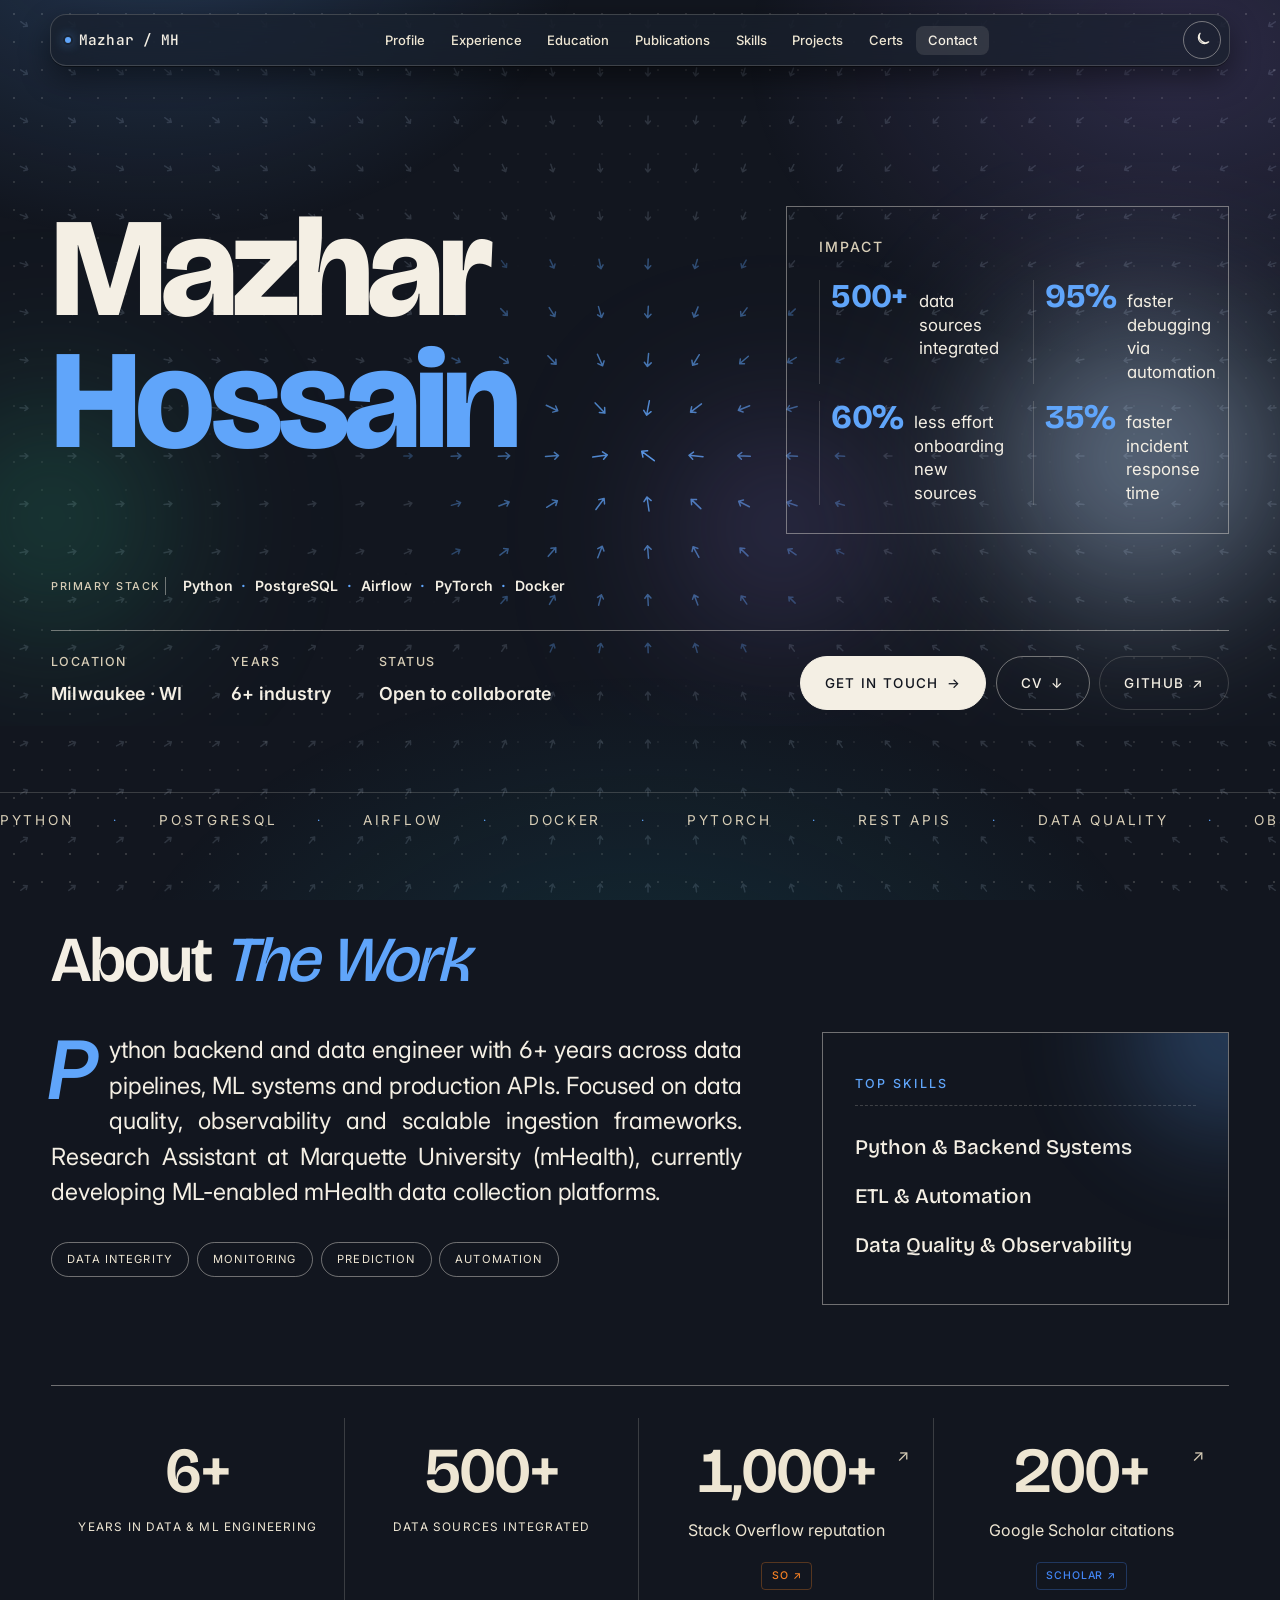
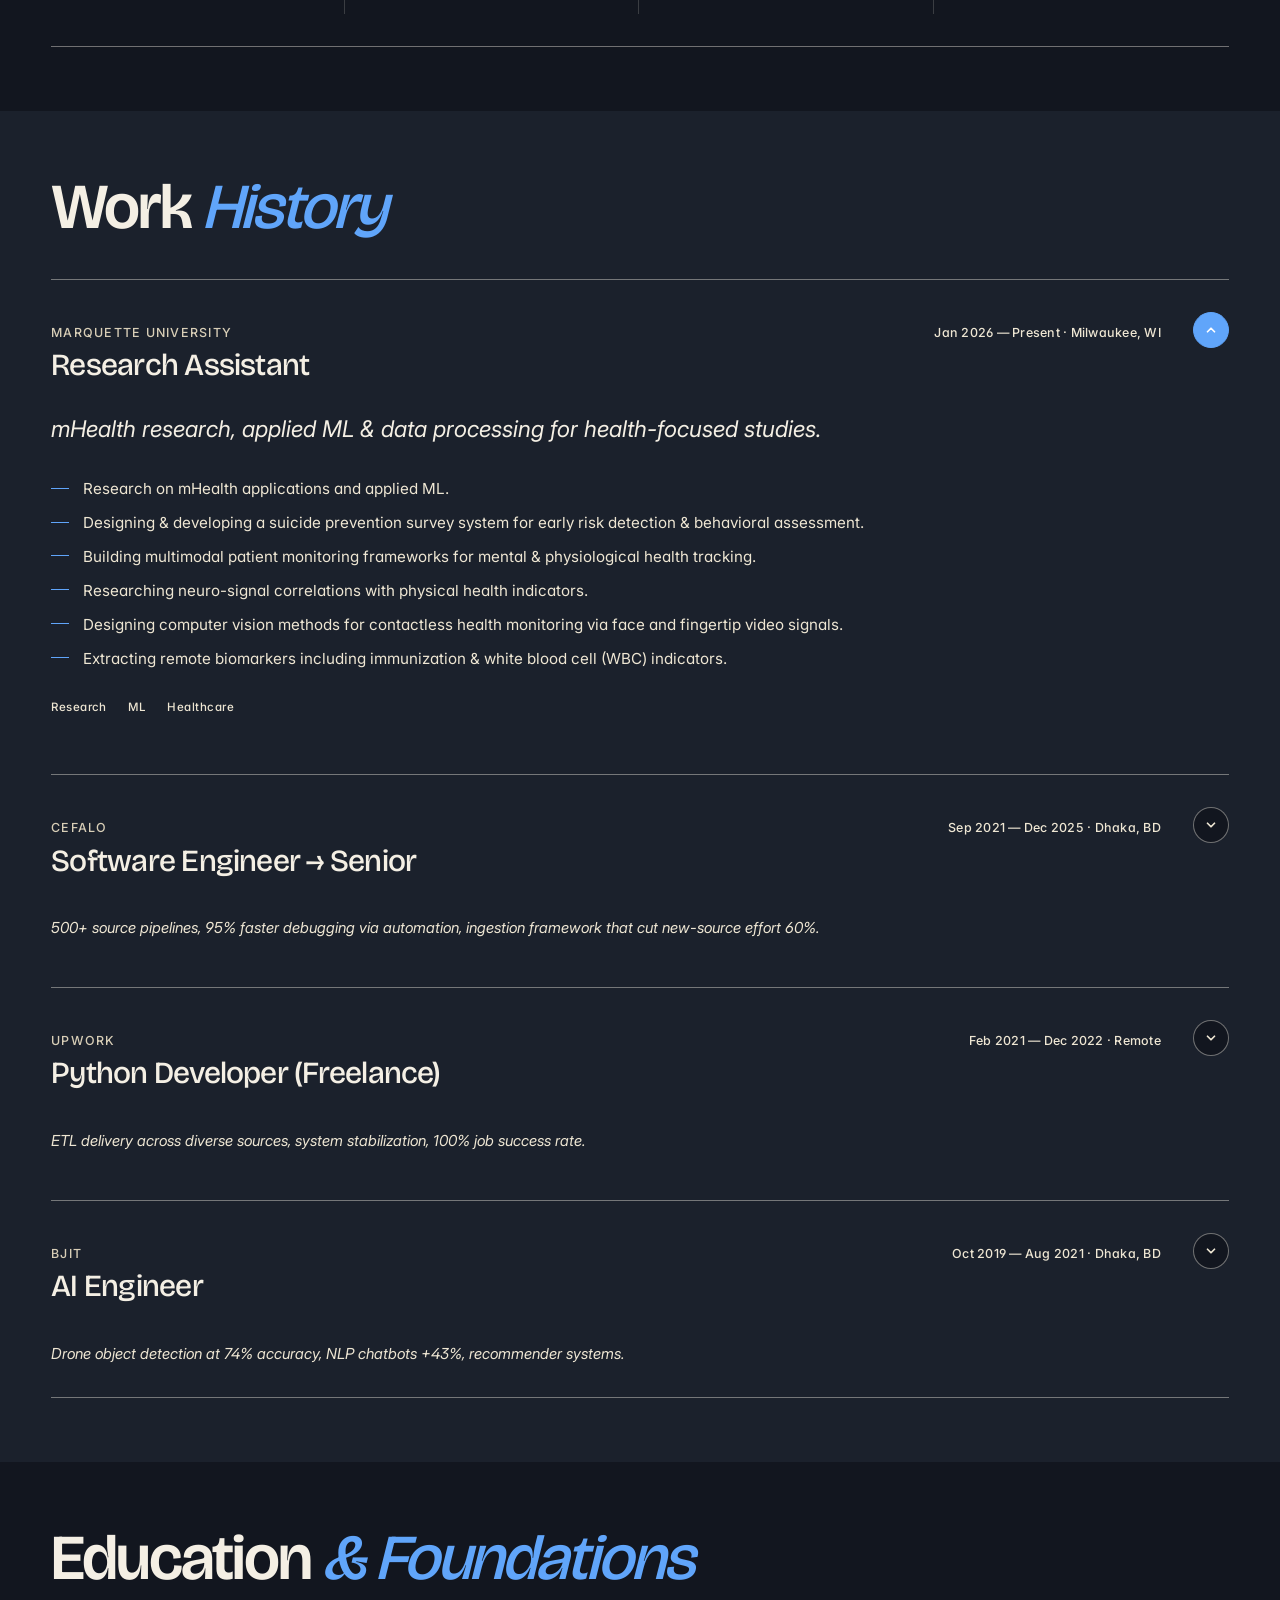
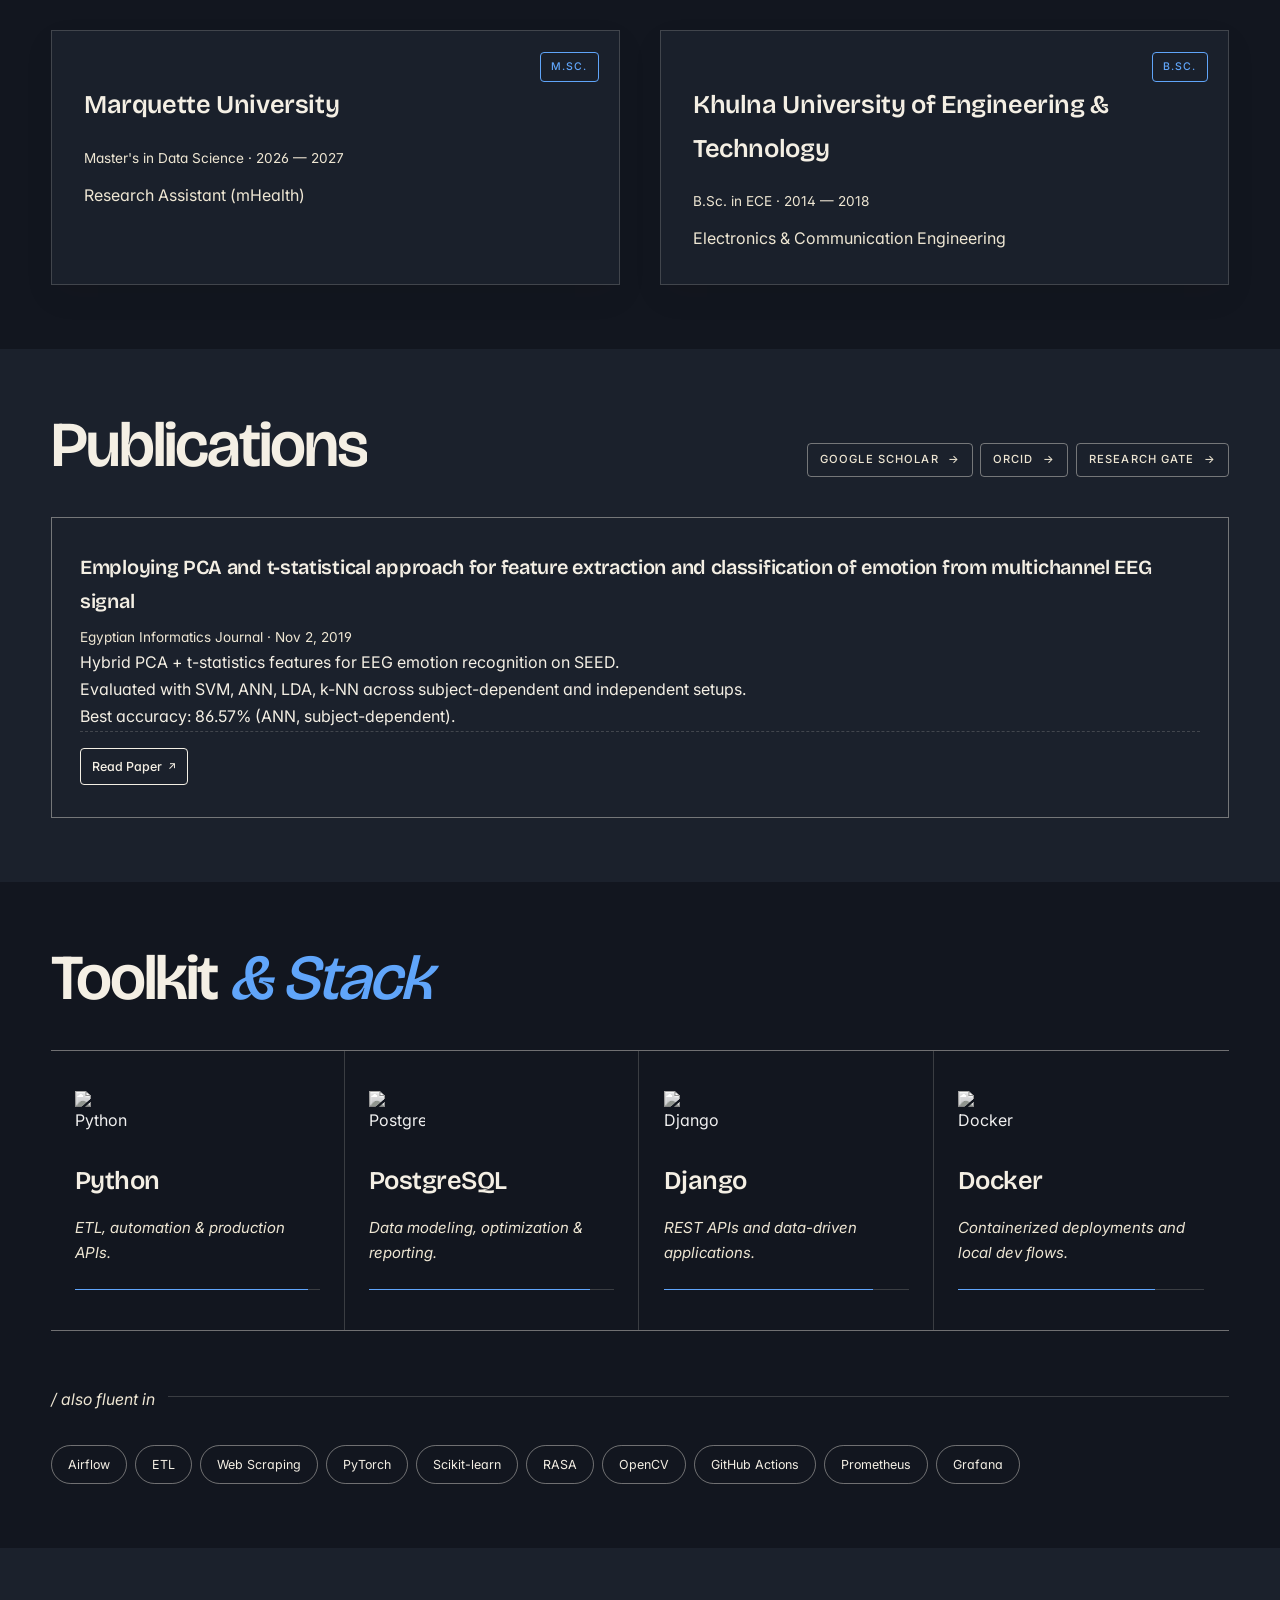
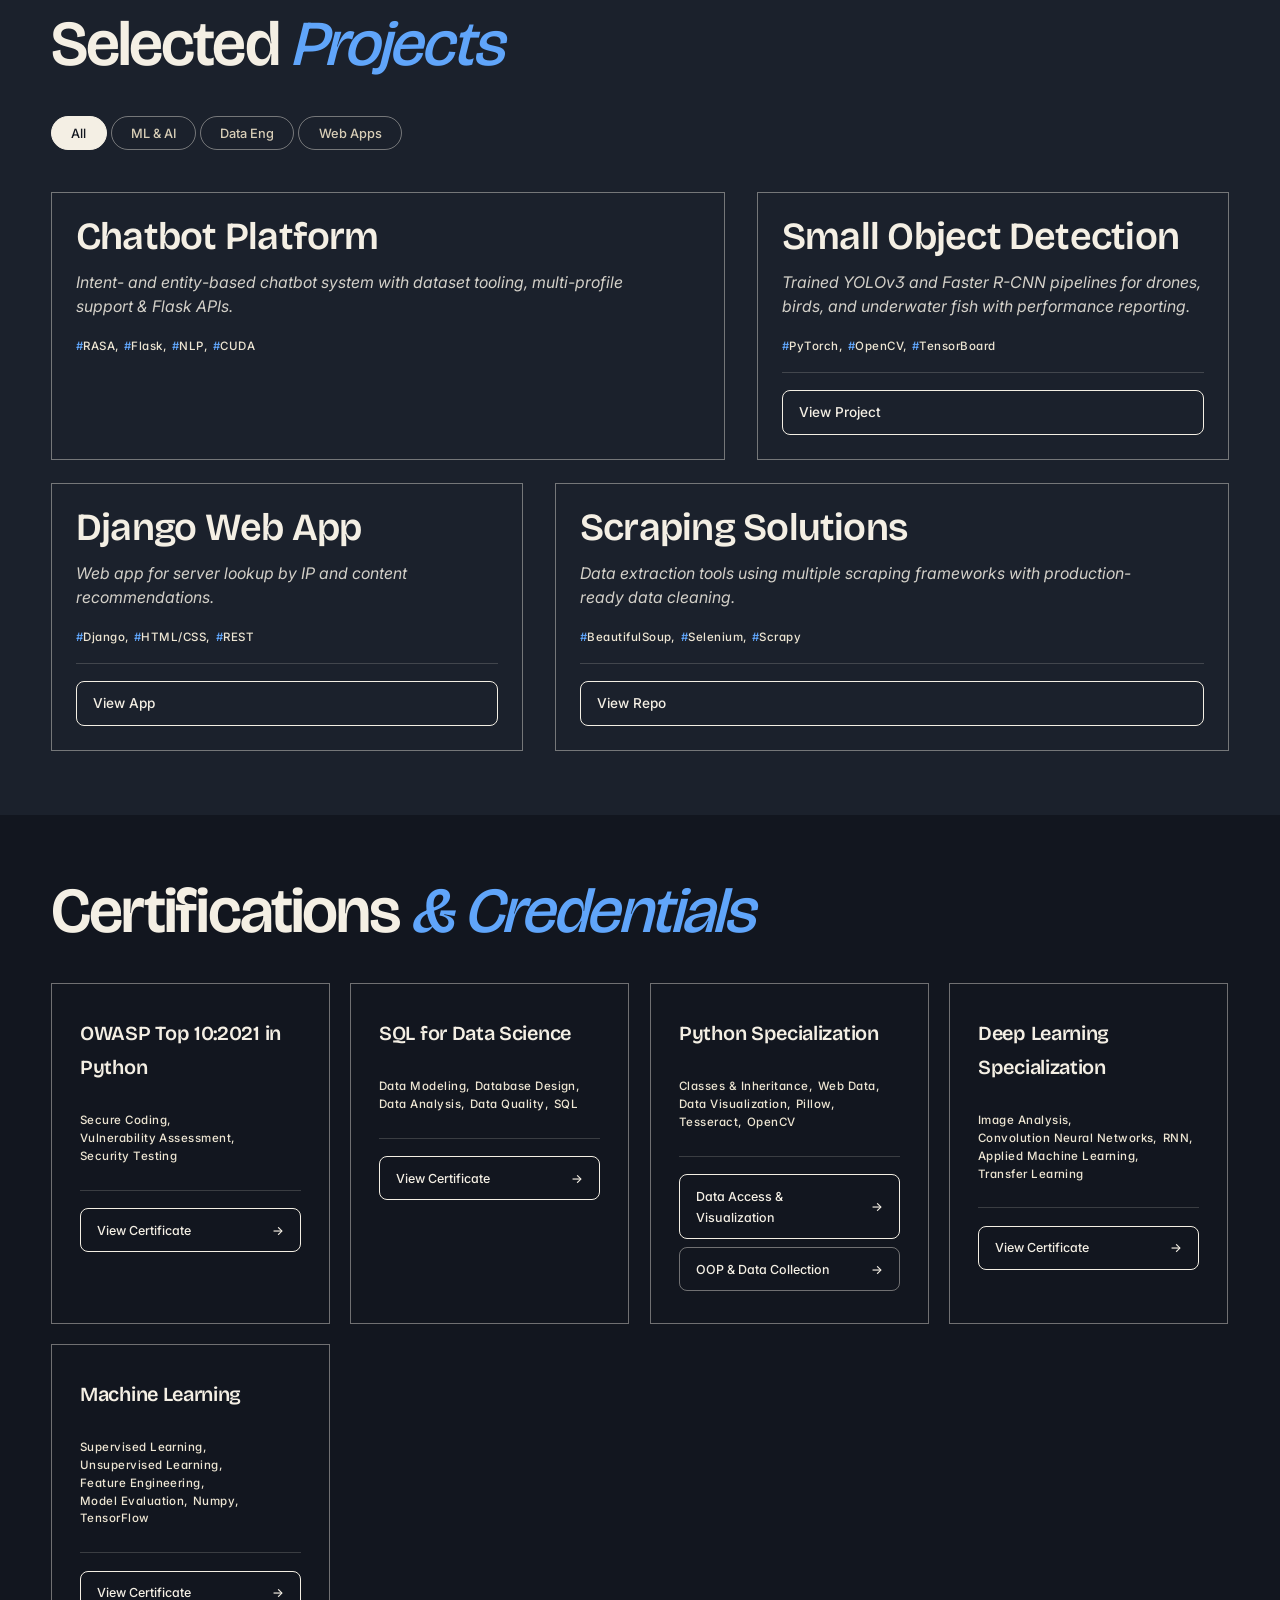
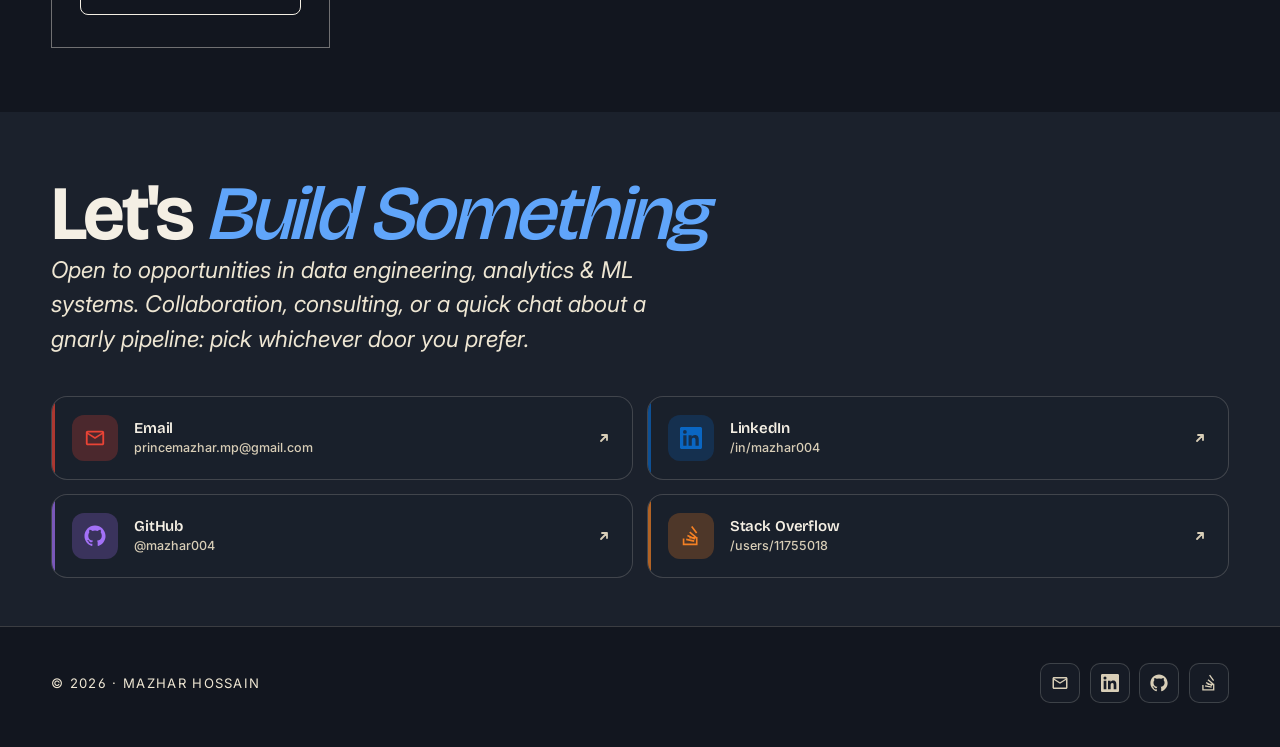
==== commit 3367ef04: "Paragraph formatting" ====
--- a/index.html
+++ b/index.html
@@ -49,30 +49,30 @@
     <link rel="preconnect" href="https://fonts.googleapis.com" />
     <link rel="preconnect" href="https://fonts.gstatic.com" crossorigin />
     <link
-      href="https://fonts.googleapis.com/css2?family=Bricolage+Grotesque:opsz,wght@12..96,700;12..96,800&family=Inter:ital,wght@0,400;0,500;0,600;0,700;1,400;1,500&family=JetBrains+Mono:wght@400;500;600&display=swap"
+      href="https://fonts.googleapis.com/css2?family=Bricolage+Grotesque:opsz,wght@12..96,400..800&family=Inter:ital,wght@0,400;0,500;0,600;0,700;1,400;1,500&family=JetBrains+Mono:wght@400;500;600&display=swap"
       rel="stylesheet"
     />
     <!-- Stylesheets — split for maintainability. Order matters: cascade flows top → bottom. -->
-    <link rel="stylesheet" href="css/tokens.css?v=2026-05-21h" />
-    <link rel="stylesheet" href="css/base.css?v=2026-05-21h" />
-    <link rel="stylesheet" href="css/layout.css?v=2026-05-21h" />
-    <link rel="stylesheet" href="css/buttons.css?v=2026-05-21h" />
-    <link rel="stylesheet" href="css/bento.css?v=2026-05-21h" />
-    <link rel="stylesheet" href="css/command-palette.css?v=2026-05-21h" />
-    <link rel="stylesheet" href="css/sections.css?v=2026-05-21h" />
-    <link rel="stylesheet" href="css/footer.css?v=2026-05-21h" />
-    <link rel="stylesheet" href="css/mobile.css?v=2026-05-21h" />
-    <link rel="stylesheet" href="css/cinematic.css?v=2026-05-21h" />
-    <link rel="stylesheet" href="css/lanes.css?v=2026-05-21h" />
-    <link rel="stylesheet" href="css/hero-impact.css?v=2026-05-21h" />
-    <link rel="stylesheet" href="css/mobile-final.css?v=2026-05-21h" />
+    <link rel="stylesheet" href="css/tokens.css?v=2026-05-21o" />
+    <link rel="stylesheet" href="css/base.css?v=2026-05-21o" />
+    <link rel="stylesheet" href="css/layout.css?v=2026-05-21o" />
+    <link rel="stylesheet" href="css/buttons.css?v=2026-05-21o" />
+    <link rel="stylesheet" href="css/bento.css?v=2026-05-21o" />
+    <link rel="stylesheet" href="css/command-palette.css?v=2026-05-21o" />
+    <link rel="stylesheet" href="css/sections.css?v=2026-05-21o" />
+    <link rel="stylesheet" href="css/footer.css?v=2026-05-21o" />
+    <link rel="stylesheet" href="css/mobile.css?v=2026-05-21o" />
+    <link rel="stylesheet" href="css/cinematic.css?v=2026-05-21o" />
+    <link rel="stylesheet" href="css/lanes.css?v=2026-05-21o" />
+    <link rel="stylesheet" href="css/hero-impact.css?v=2026-05-21o" />
+    <link rel="stylesheet" href="css/mobile-final.css?v=2026-05-21o" />
     <!-- 2026-05-21 refresh: floating nav, contact tiles, hover effects (load last to win cascade). -->
-    <link rel="stylesheet" href="css/refresh-nav.css?v=2026-05-21h" />
-    <link rel="stylesheet" href="css/refresh-contact.css?v=2026-05-21h" />
-    <link rel="stylesheet" href="css/refresh-hover.css?v=2026-05-21h" />
+    <link rel="stylesheet" href="css/refresh-nav.css?v=2026-05-21o" />
+    <link rel="stylesheet" href="css/refresh-contact.css?v=2026-05-21o" />
+    <link rel="stylesheet" href="css/refresh-hover.css?v=2026-05-21o" />
 
     <!-- JS as native ES modules. main.js boots each side-effect submodule. -->
-    <script type="module" src="js/main.js?v=2026-05-21h"></script>
+    <script type="module" src="js/main.js?v=2026-05-21o"></script>
 
     <!-- Structured data: Person + WebSite -->
     <script type="application/ld+json">
--- a/css/tokens.css
+++ b/css/tokens.css
@@ -44,7 +44,7 @@
      keep their uppercase + letter-spacing, which reads like the new UI's eyebrows.
      True monospace (brand logo, code) uses --font-code (JetBrains Mono). */
   --font-sans-stack: "Inter", "Helvetica Neue", Helvetica, Arial, ui-sans-serif, system-ui, sans-serif;
-  --font-display:     var(--font-sans-stack);
+  --font-display:     "Bricolage Grotesque", var(--font-sans-stack);
   --font-body:        var(--font-sans-stack);
   --font-serif:       var(--font-sans-stack);
   --font-sans:        var(--font-body);
--- a/css/base.css
+++ b/css/base.css
@@ -94,6 +94,10 @@
 img { max-width: 100%; display: block; }
 a { color: inherit; text-decoration: none; }
 
+/* All headings use the display face (Bricolage Grotesque). More specific rules
+   that intentionally differ (e.g. .spotlight h3 in mono) still override this. */
+h1, h2, h3 { font-family: var(--font-display); }
+
 .container {
   width: var(--container);
   margin: 0 auto;
--- a/css/cinematic.css
+++ b/css/cinematic.css
@@ -542,13 +542,14 @@
 }
 
 #profile .profile-grid > div:first-child p {
-  font-family: var(--font-display);
+  font-family: var(--font-body);
   font-weight: 400;
-  font-size: clamp(1.5rem, 2.4vw, 2.1rem);
-  line-height: 1.35;
-  letter-spacing: -0.015em;
-  color: var(--ink);
-  font-variation-settings: "wdth" 100, "opsz" 32;
+  font-size: clamp(1.25rem, 1.85vw, 1.6rem);
+  line-height: 1.5;
+  letter-spacing: -0.005em;
+  color: var(--ink);
+  /* Justify so both edges are flush — every row is the same length. */
+  text-align: justify;
 }
 
 #profile .profile-grid > div:first-child p::first-letter {
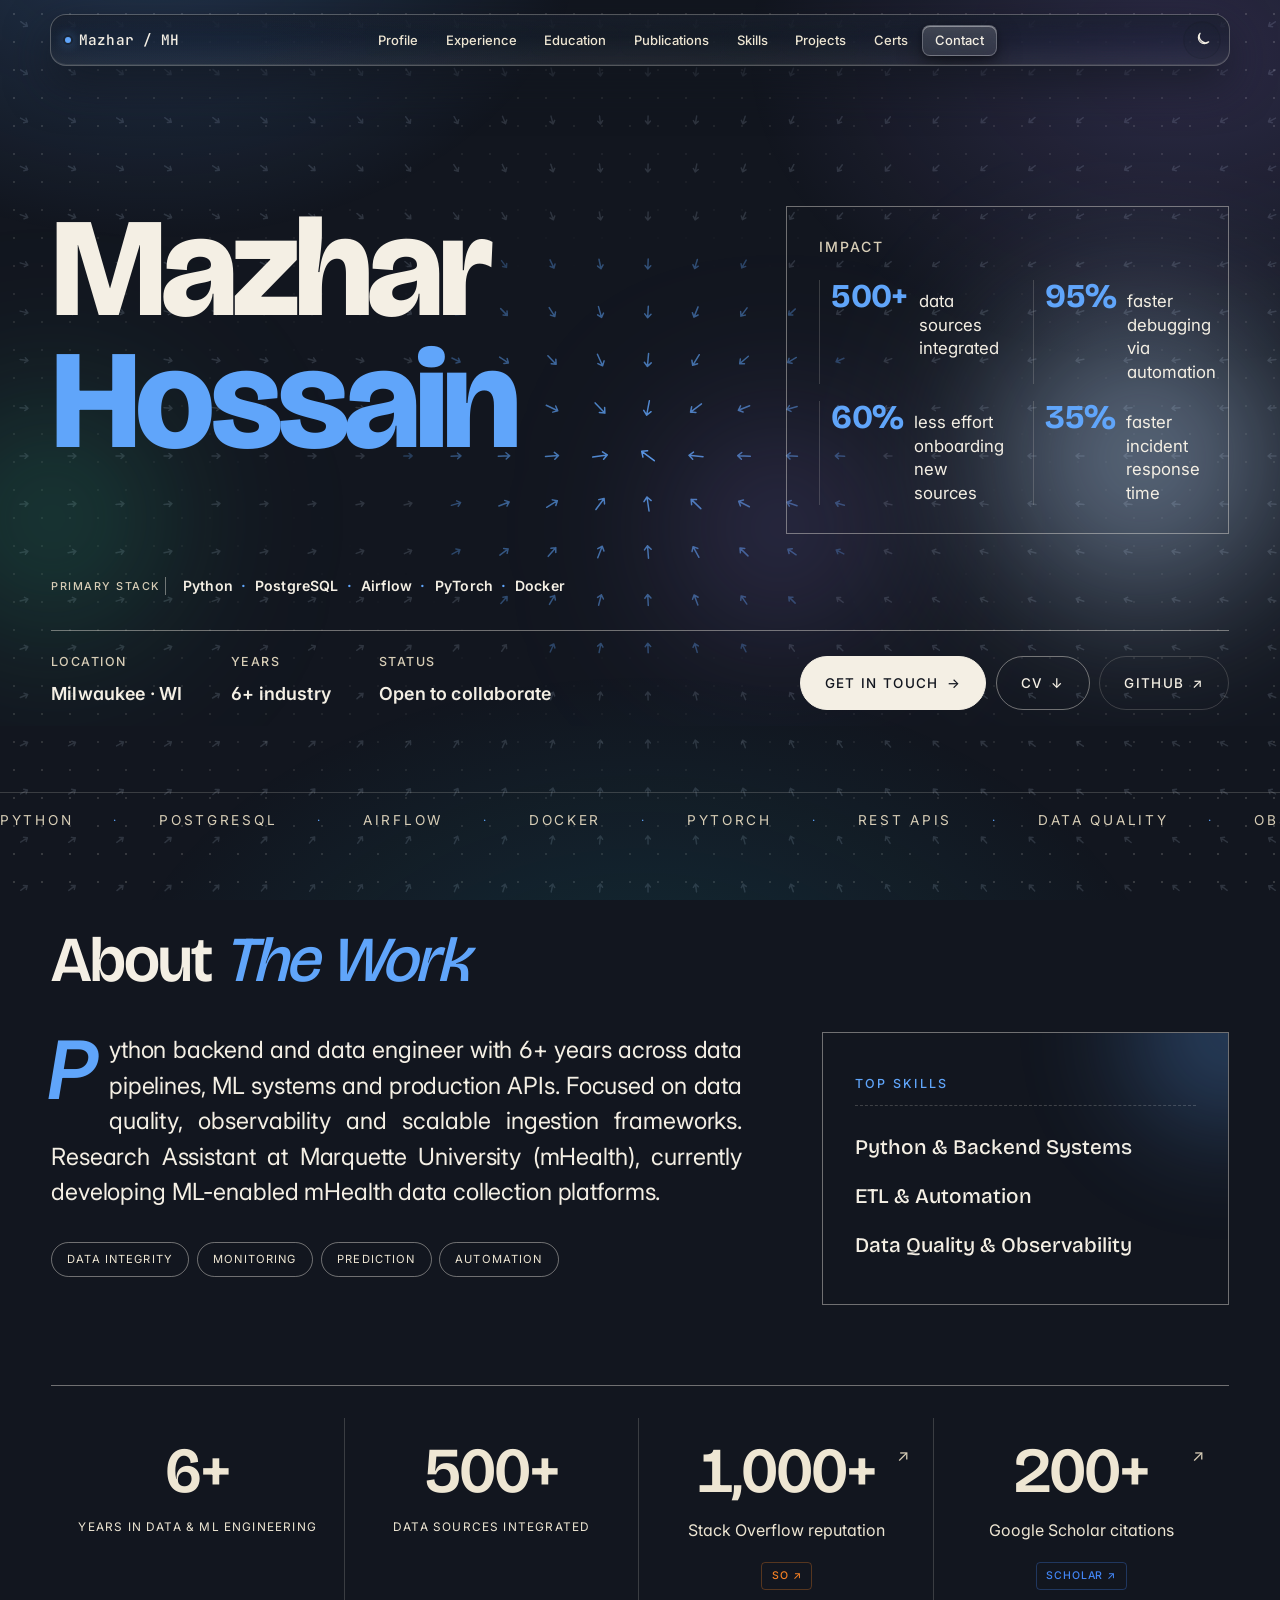
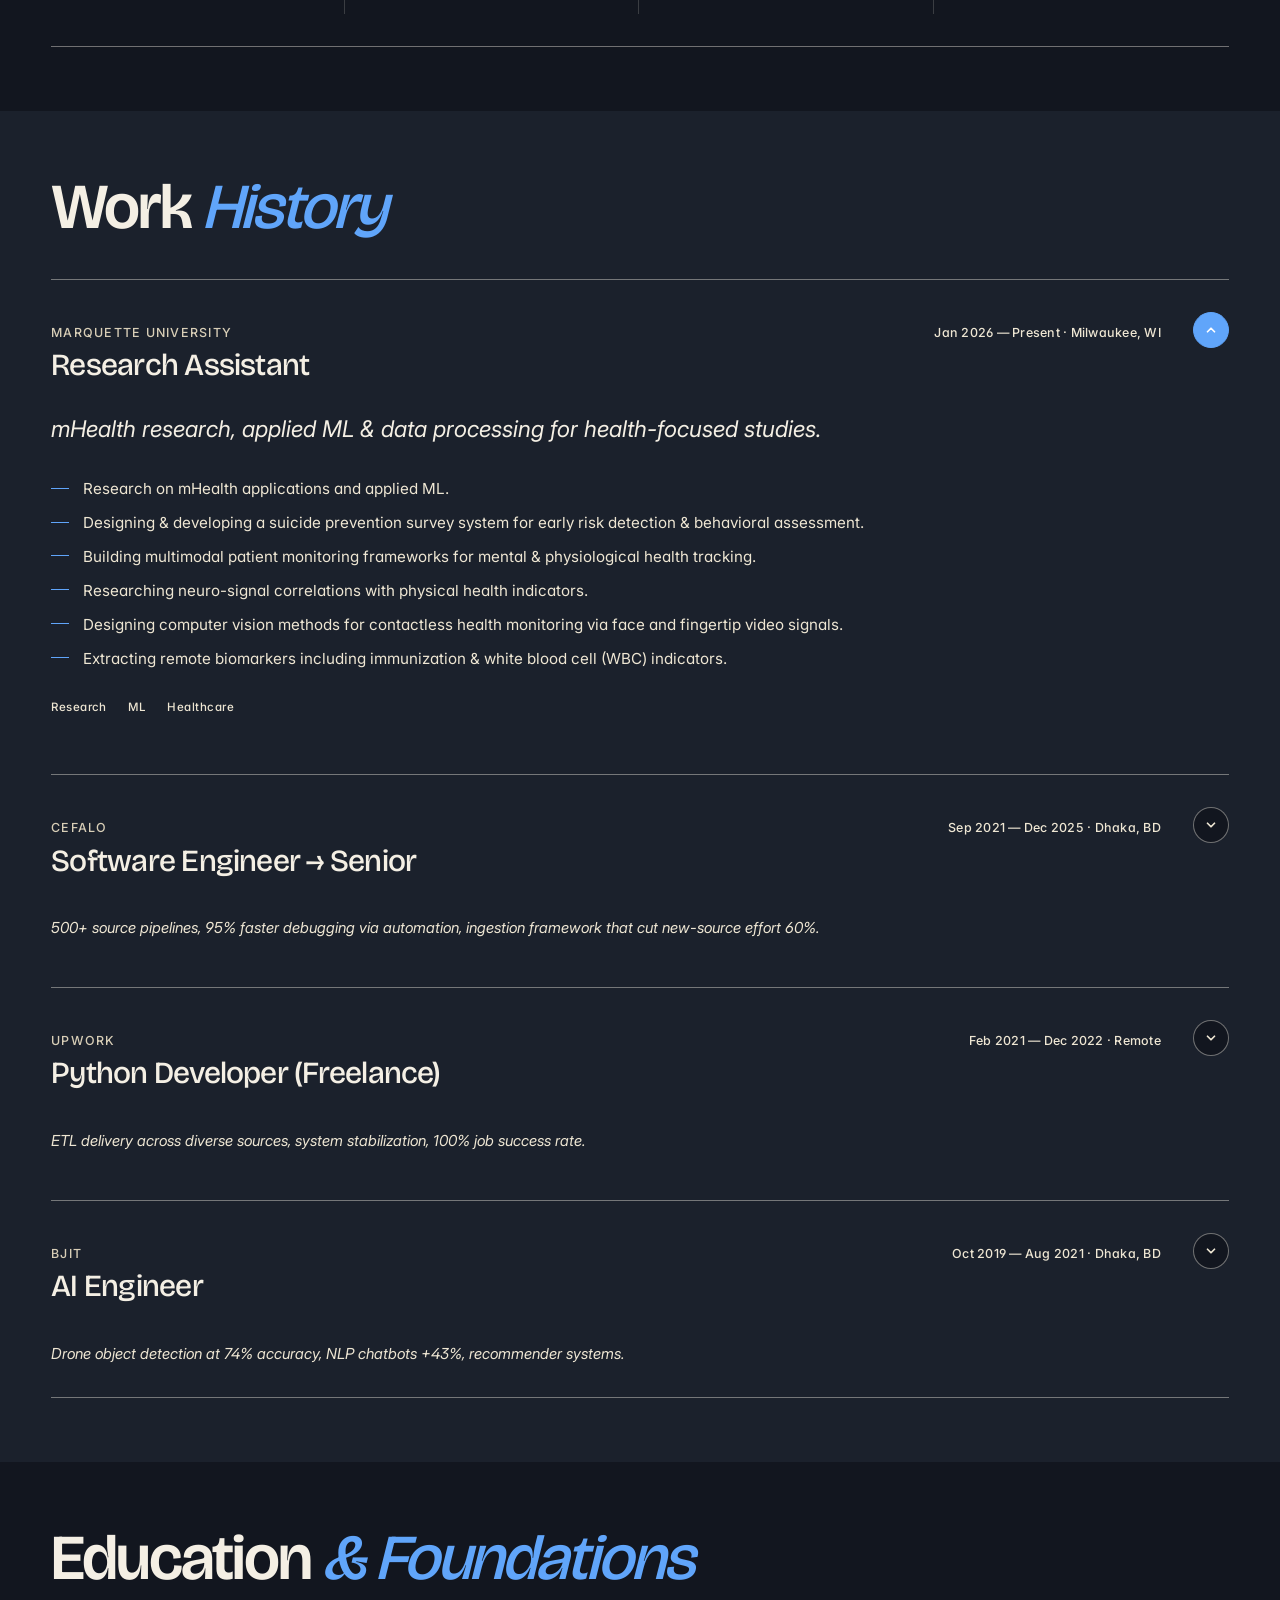
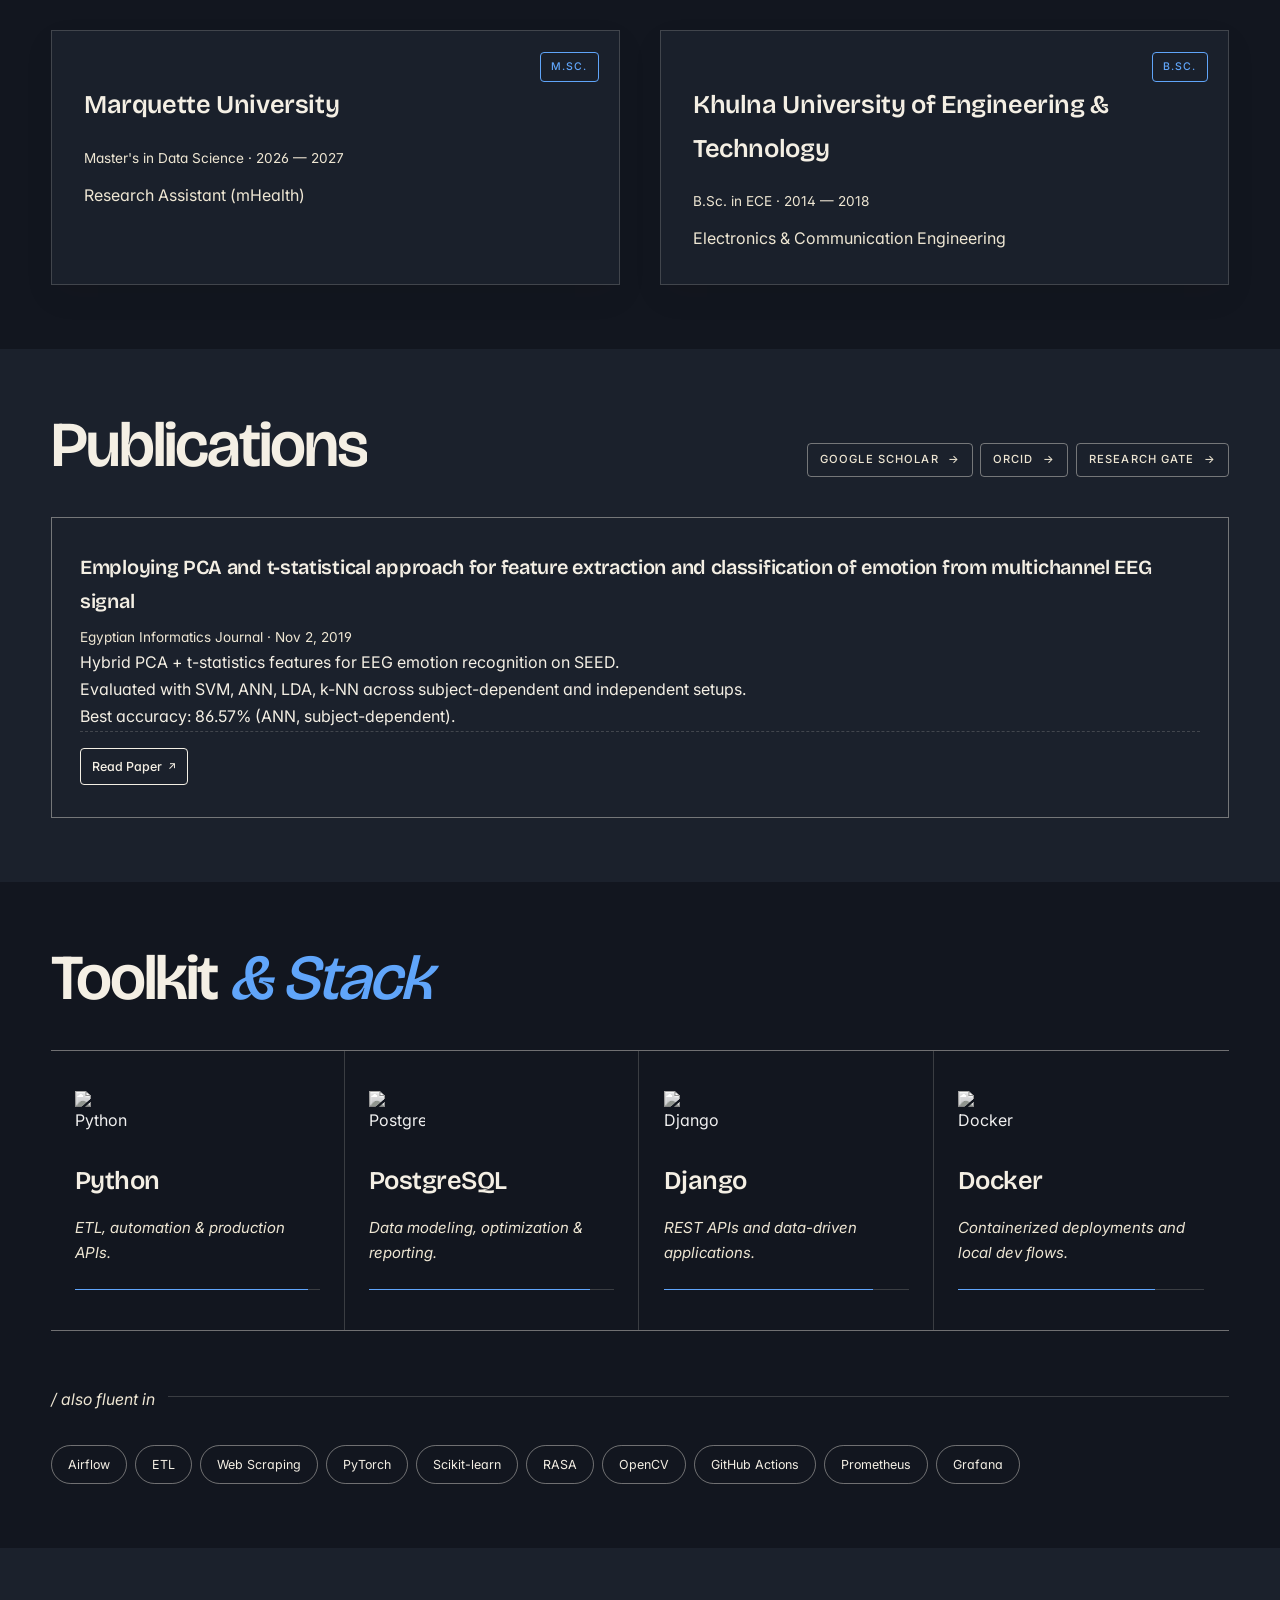
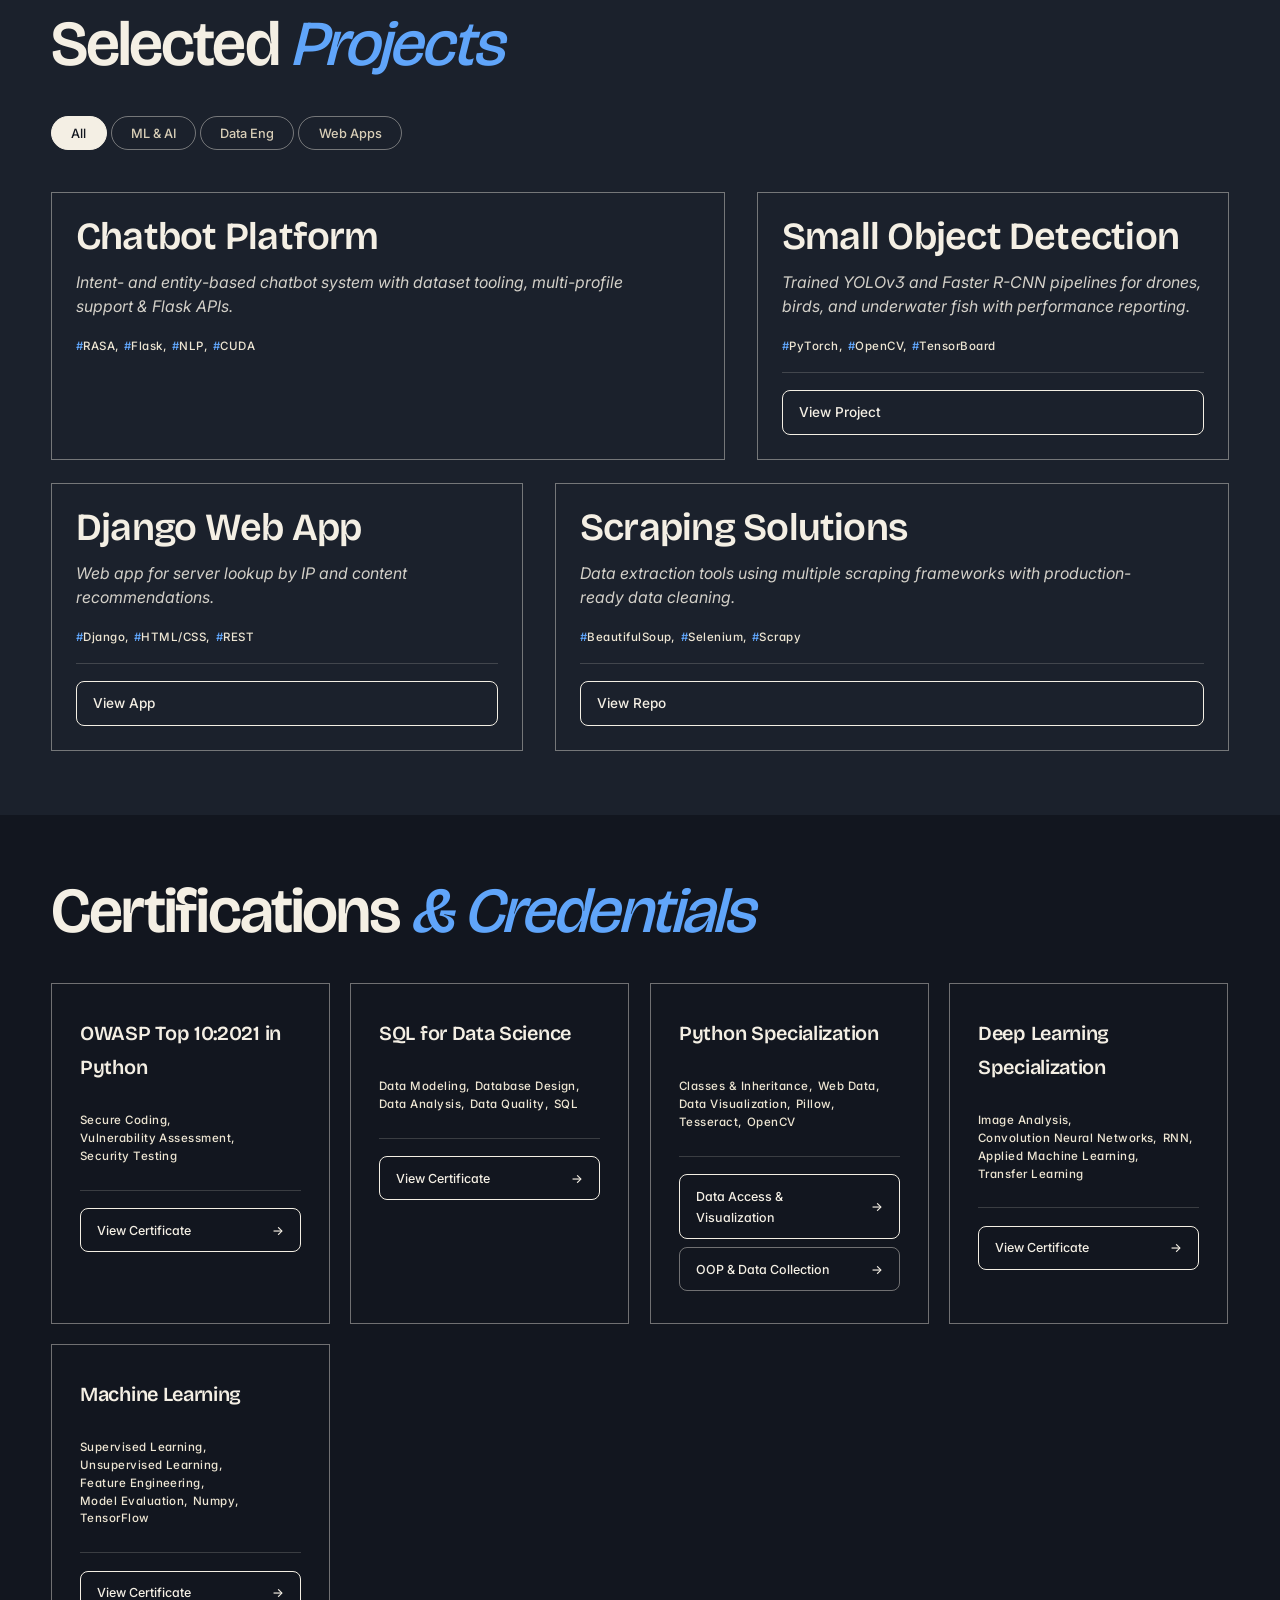
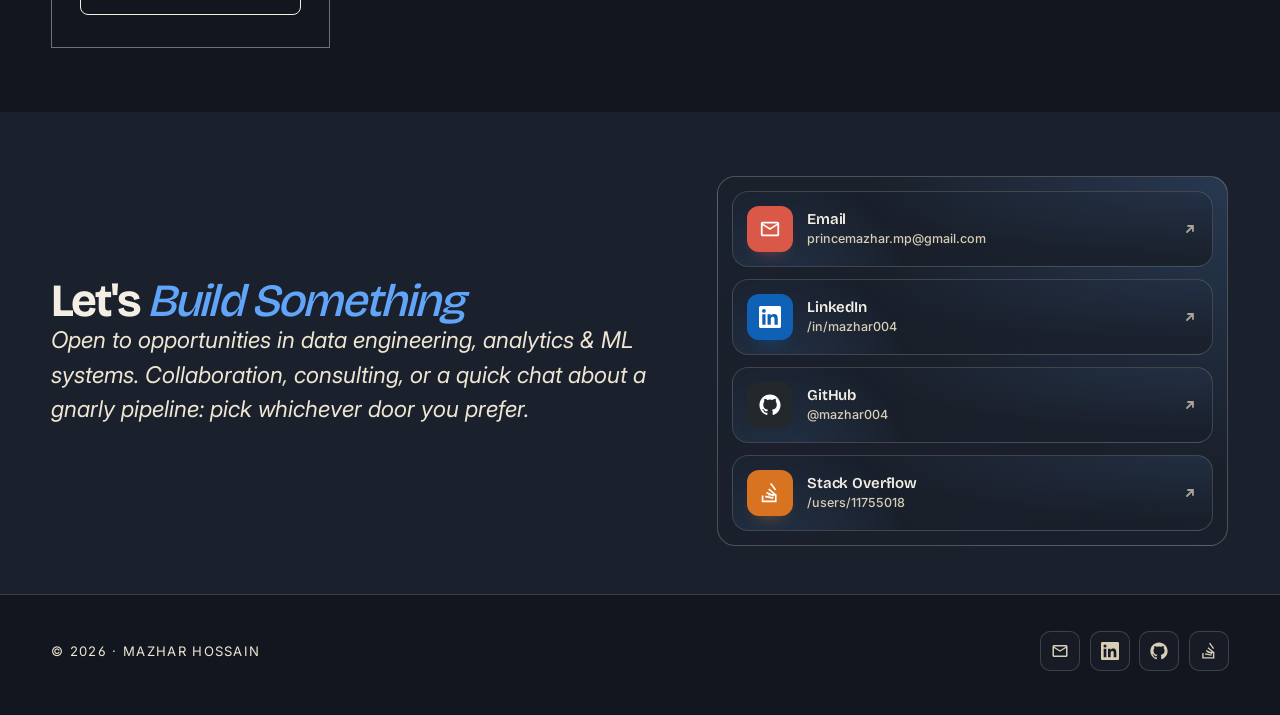
==== commit c61c4a48: "Contact card update" ====
--- a/index.html
+++ b/index.html
@@ -53,26 +53,26 @@
       rel="stylesheet"
     />
     <!-- Stylesheets — split for maintainability. Order matters: cascade flows top → bottom. -->
-    <link rel="stylesheet" href="css/tokens.css?v=2026-05-21o" />
-    <link rel="stylesheet" href="css/base.css?v=2026-05-21o" />
-    <link rel="stylesheet" href="css/layout.css?v=2026-05-21o" />
-    <link rel="stylesheet" href="css/buttons.css?v=2026-05-21o" />
-    <link rel="stylesheet" href="css/bento.css?v=2026-05-21o" />
-    <link rel="stylesheet" href="css/command-palette.css?v=2026-05-21o" />
-    <link rel="stylesheet" href="css/sections.css?v=2026-05-21o" />
-    <link rel="stylesheet" href="css/footer.css?v=2026-05-21o" />
-    <link rel="stylesheet" href="css/mobile.css?v=2026-05-21o" />
-    <link rel="stylesheet" href="css/cinematic.css?v=2026-05-21o" />
-    <link rel="stylesheet" href="css/lanes.css?v=2026-05-21o" />
-    <link rel="stylesheet" href="css/hero-impact.css?v=2026-05-21o" />
-    <link rel="stylesheet" href="css/mobile-final.css?v=2026-05-21o" />
+    <link rel="stylesheet" href="css/tokens.css?v=2026-05-22c" />
+    <link rel="stylesheet" href="css/base.css?v=2026-05-22c" />
+    <link rel="stylesheet" href="css/layout.css?v=2026-05-22c" />
+    <link rel="stylesheet" href="css/buttons.css?v=2026-05-22c" />
+    <link rel="stylesheet" href="css/bento.css?v=2026-05-22c" />
+    <link rel="stylesheet" href="css/command-palette.css?v=2026-05-22c" />
+    <link rel="stylesheet" href="css/sections.css?v=2026-05-22c" />
+    <link rel="stylesheet" href="css/footer.css?v=2026-05-22c" />
+    <link rel="stylesheet" href="css/mobile.css?v=2026-05-22c" />
+    <link rel="stylesheet" href="css/cinematic.css?v=2026-05-22c" />
+    <link rel="stylesheet" href="css/lanes.css?v=2026-05-22c" />
+    <link rel="stylesheet" href="css/hero-impact.css?v=2026-05-22c" />
+    <link rel="stylesheet" href="css/mobile-final.css?v=2026-05-22c" />
     <!-- 2026-05-21 refresh: floating nav, contact tiles, hover effects (load last to win cascade). -->
-    <link rel="stylesheet" href="css/refresh-nav.css?v=2026-05-21o" />
-    <link rel="stylesheet" href="css/refresh-contact.css?v=2026-05-21o" />
-    <link rel="stylesheet" href="css/refresh-hover.css?v=2026-05-21o" />
+    <link rel="stylesheet" href="css/refresh-nav.css?v=2026-05-22c" />
+    <link rel="stylesheet" href="css/refresh-contact.css?v=2026-05-22c" />
+    <link rel="stylesheet" href="css/refresh-hover.css?v=2026-05-22c" />
 
     <!-- JS as native ES modules. main.js boots each side-effect submodule. -->
-    <script type="module" src="js/main.js?v=2026-05-21o"></script>
+    <script type="module" src="js/main.js?v=2026-05-22c"></script>
 
     <!-- Structured data: Person + WebSite -->
     <script type="application/ld+json">
@@ -743,7 +743,7 @@
             </p>
           </div>
           <div class="contact-grid" data-scroll="left">
-            <a class="contact-tile" href="mailto:princemazhar.mp@gmail.com" data-cursor="hover" style="--tile-accent:#EA4335">
+            <a class="contact-tile" href="mailto:princemazhar.mp@gmail.com" data-cursor="hover" style="--tile-accent:#E85C4A">
               <span class="contact-tile-ico" aria-hidden="true"><svg width="22" height="22" viewBox="0 0 24 24" fill="currentColor"><path d="M22 6c0-1.1-.9-2-2-2H4c-1.1 0-2 .9-2 2v12c0 1.1.9 2 2 2h16c1.1 0 2-.9 2-2V6Zm-2 0-8 5-8-5h16Zm0 12H4V8l8 5 8-5v10Z"/></svg></span>
               <span class="contact-tile-text"><span class="contact-tile-k">Email</span><span class="contact-tile-v">princemazhar.mp@gmail.com</span></span>
               <span class="contact-tile-arr" aria-hidden="true"><svg width="16" height="16" viewBox="0 0 16 16" fill="none" stroke="currentColor" stroke-width="1.8" stroke-linecap="round" stroke-linejoin="round"><path d="M5 11 L11 5 M11 5 L6 5 M11 5 L11 10"/></svg></span>
@@ -753,12 +753,12 @@
               <span class="contact-tile-text"><span class="contact-tile-k">LinkedIn</span><span class="contact-tile-v">/in/mazhar004</span></span>
               <span class="contact-tile-arr" aria-hidden="true"><svg width="16" height="16" viewBox="0 0 16 16" fill="none" stroke="currentColor" stroke-width="1.8" stroke-linecap="round" stroke-linejoin="round"><path d="M5 11 L11 5 M11 5 L6 5 M11 5 L11 10"/></svg></span>
             </a>
-            <a class="contact-tile" href="https://github.com/mazhar004" target="_blank" rel="noreferrer" data-cursor="hover" style="--tile-accent:#A371F7">
+            <a class="contact-tile" href="https://github.com/mazhar004" target="_blank" rel="noreferrer" data-cursor="hover" style="--tile-accent:#24292F">
               <span class="contact-tile-ico" aria-hidden="true"><svg width="22" height="22" viewBox="0 0 24 24" fill="currentColor"><path d="M12 .5C5.65.5.5 5.65.5 12c0 5.08 3.29 9.39 7.86 10.91.58.11.79-.25.79-.55 0-.27-.01-1-.02-1.96-3.2.69-3.87-1.54-3.87-1.54-.52-1.33-1.27-1.69-1.27-1.69-1.04-.71.08-.7.08-.7 1.15.08 1.76 1.18 1.76 1.18 1.02 1.76 2.69 1.25 3.35.96.1-.75.4-1.25.73-1.54-2.55-.29-5.24-1.28-5.24-5.69 0-1.26.45-2.29 1.18-3.1-.12-.29-.51-1.45.11-3.02 0 0 .97-.31 3.18 1.18a11.02 11.02 0 0 1 5.79 0c2.2-1.49 3.17-1.18 3.17-1.18.63 1.57.23 2.73.12 3.02.74.81 1.18 1.84 1.18 3.1 0 4.42-2.69 5.39-5.26 5.68.41.36.78 1.06.78 2.13 0 1.54-.01 2.78-.01 3.16 0 .31.21.67.8.55C20.21 21.39 23.5 17.08 23.5 12 23.5 5.65 18.35.5 12 .5Z"/></svg></span>
               <span class="contact-tile-text"><span class="contact-tile-k">GitHub</span><span class="contact-tile-v">@mazhar004</span></span>
               <span class="contact-tile-arr" aria-hidden="true"><svg width="16" height="16" viewBox="0 0 16 16" fill="none" stroke="currentColor" stroke-width="1.8" stroke-linecap="round" stroke-linejoin="round"><path d="M5 11 L11 5 M11 5 L6 5 M11 5 L11 10"/></svg></span>
             </a>
-            <a class="contact-tile" href="https://stackoverflow.com/users/11755018/mazhar" target="_blank" rel="noreferrer" data-cursor="hover" style="--tile-accent:#F48024">
+            <a class="contact-tile" href="https://stackoverflow.com/users/11755018/mazhar" target="_blank" rel="noreferrer" data-cursor="hover" style="--tile-accent:#E57A1F">
               <span class="contact-tile-ico" aria-hidden="true"><svg width="22" height="22" viewBox="0 0 24 24" fill="currentColor"><path d="M17.36 20.2v-5.38h1.79V22H3v-7.18h1.79v5.38h12.57Zm-10.78-3.6l8.78 1.84.37-1.76-8.79-1.84-.36 1.76Zm1.16-4.2l8.14 3.8.76-1.62-8.14-3.81-.76 1.63Zm2.26-3.99l6.9 5.74 1.15-1.38-6.9-5.74-1.15 1.38ZM13.48 1l-1.45 1.07 5.37 7.25 1.45-1.07L13.48 1Zm-3.36 13.81h8.97v-1.79h-8.97v1.79Z"/></svg></span>
               <span class="contact-tile-text"><span class="contact-tile-k">Stack Overflow</span><span class="contact-tile-v">/users/11755018</span></span>
               <span class="contact-tile-arr" aria-hidden="true"><svg width="16" height="16" viewBox="0 0 16 16" fill="none" stroke="currentColor" stroke-width="1.8" stroke-linecap="round" stroke-linejoin="round"><path d="M5 11 L11 5 M11 5 L6 5 M11 5 L11 10"/></svg></span>
--- a/css/refresh-nav.css
+++ b/css/refresh-nav.css
@@ -18,19 +18,46 @@
   left: 50%;
   transform: translateX(-50%);
   z-index: 200;
+  isolation: isolate;
   width: min(1180px, calc(100% - 28px));
   border-radius: 16px;
-  background: color-mix(in oklab, var(--paper) 72%, transparent);
-  -webkit-backdrop-filter: blur(20px) saturate(140%);
-  backdrop-filter: blur(20px) saturate(140%);
-  border: 1px solid var(--rule);
-  box-shadow: var(--shadow-1);
+  overflow: hidden;
+  background:
+    linear-gradient(180deg,
+      color-mix(in oklab, var(--paper) 58%, transparent) 0%,
+      color-mix(in oklab, var(--paper) 42%, transparent) 100%);
+  -webkit-backdrop-filter: blur(26px) saturate(165%);
+  backdrop-filter: blur(26px) saturate(165%);
+  border: 1px solid color-mix(in oklab, var(--ink) 12%, var(--rule));
+  box-shadow:
+    0 18px 44px color-mix(in oklab, var(--bg) 68%, transparent),
+    inset 0 1px 0 color-mix(in oklab, var(--paper) 72%, transparent),
+    inset 0 -1px 0 color-mix(in oklab, var(--ink) 9%, transparent);
   transition: background 0.3s var(--ease-out), border-color 0.3s var(--ease-out),
     box-shadow 0.3s var(--ease-out);
 }
 
+.site-header::before {
+  content: "";
+  position: absolute;
+  inset: 0;
+  pointer-events: none;
+  background:
+    linear-gradient(180deg,
+      color-mix(in oklab, var(--paper) 30%, transparent) 0%,
+      transparent 42%,
+      color-mix(in oklab, var(--ink) 6%, transparent) 100%),
+    linear-gradient(110deg,
+      transparent 18%,
+      color-mix(in oklab, var(--paper) 24%, transparent) 50%,
+      transparent 78%);
+  opacity: 0.95;
+}
+
 /* Inner row must fill the pill, not the page container width. */
 .site-header .container.nav {
+  position: relative;
+  z-index: 1;
   width: 100%;
   max-width: none;
   margin: 0;
@@ -66,19 +93,53 @@
   padding: 8px 12px;
   border-radius: 8px;
   color: var(--muted);
+  border: 1px solid transparent;
+  background: color-mix(in oklab, var(--paper) 6%, transparent);
   text-transform: none;
   letter-spacing: 0;
-  transition: color 0.18s var(--ease-out), background 0.18s var(--ease-out);
+  transition: color 0.18s var(--ease-out), background 0.18s var(--ease-out),
+    border-color 0.18s var(--ease-out), box-shadow 0.18s var(--ease-out);
 }
 
 .site-header .nav-links a:hover {
   color: var(--ink);
-  background: color-mix(in oklab, var(--ink) 8%, transparent);
+  border-color: color-mix(in oklab, var(--paper) 20%, transparent);
+  background: color-mix(in oklab, var(--paper) 14%, transparent);
+  box-shadow: inset 0 1px 0 color-mix(in oklab, var(--paper) 30%, transparent);
 }
 
 .site-header .nav-links a.active {
   color: var(--ink);
-  background: color-mix(in oklab, var(--ink) 11%, transparent);
+  border-color: color-mix(in oklab, #fff 65%, transparent);
+  background:
+    linear-gradient(
+      180deg,
+      color-mix(in oklab, var(--paper) 82%, transparent) 0%,
+      color-mix(in oklab, var(--paper) 62%, transparent) 100%
+    );
+  -webkit-backdrop-filter: blur(8px) saturate(145%);
+  backdrop-filter: blur(8px) saturate(145%);
+  box-shadow:
+    inset 0 1px 0 color-mix(in oklab, #fff 75%, transparent),
+    0 8px 20px color-mix(in oklab, var(--ink) 14%, transparent),
+    0 2px 6px color-mix(in oklab, var(--ink) 10%, transparent);
+}
+
+/* Dark theme: --paper is a deep tone, so a paper fill would sink into the
+   bar. Use a white-based frost so the chip stays the brightest glass on
+   the pill, with a deeper drop shadow for lift. */
+body[data-theme="dark"] .site-header .nav-links a.active {
+  border-color: color-mix(in oklab, #fff 24%, transparent);
+  background:
+    linear-gradient(
+      180deg,
+      color-mix(in oklab, #fff 18%, transparent) 0%,
+      color-mix(in oklab, #fff 8%, transparent) 100%
+    );
+  box-shadow:
+    inset 0 1px 0 color-mix(in oklab, #fff 40%, transparent),
+    0 10px 24px color-mix(in oklab, #000 42%, transparent),
+    0 2px 6px color-mix(in oklab, #000 30%, transparent);
 }
 
 /* Kill the cinematic underline pseudo-elements inside the pill. */
@@ -91,6 +152,15 @@
 .site-header .theme-toggle {
   width: 38px;
   height: 38px;
+  border: 1px solid color-mix(in oklab, var(--paper) 18%, transparent);
+  background: color-mix(in oklab, var(--paper) 10%, transparent);
+  box-shadow: inset 0 1px 0 color-mix(in oklab, var(--paper) 28%, transparent);
+}
+
+.site-header .theme-toggle:hover,
+.site-header .nav-toggle:hover {
+  border-color: color-mix(in oklab, var(--paper) 28%, transparent);
+  background: color-mix(in oklab, var(--paper) 16%, transparent);
 }
 
 /* ============================================================
@@ -143,12 +213,17 @@
     flex-direction: column;
     gap: 0.15rem;
     padding: 8px;
-    border: 1px solid var(--rule);
+    border: 1px solid color-mix(in oklab, var(--ink) 12%, var(--rule));
     border-radius: 16px;
-    background: color-mix(in oklab, var(--paper) 72%, transparent);
-    -webkit-backdrop-filter: blur(20px) saturate(140%);
-    backdrop-filter: blur(20px) saturate(140%);
-    box-shadow: var(--shadow-1);
+    background:
+      linear-gradient(180deg,
+        color-mix(in oklab, var(--paper) 58%, transparent) 0%,
+        color-mix(in oklab, var(--paper) 42%, transparent) 100%);
+    -webkit-backdrop-filter: blur(24px) saturate(160%);
+    backdrop-filter: blur(24px) saturate(160%);
+    box-shadow:
+      0 18px 36px color-mix(in oklab, var(--bg) 60%, transparent),
+      inset 0 1px 0 color-mix(in oklab, var(--paper) 70%, transparent);
   }
 
   .site-header .nav-links.is-open {
--- a/css/refresh-contact.css
+++ b/css/refresh-contact.css
@@ -4,56 +4,147 @@
    its brand color inline as --tile-accent. Linked LAST so it wins.
    ============================================================ */
 
+/* Place intro copy and contact tiles side-by-side on larger screens. */
+#contact .contact {
+  grid-template-columns: 1fr;
+  align-items: start;
+  gap: 1.5rem;
+}
+
+#contact h2 {
+  white-space: nowrap;
+  font-size: clamp(1.95rem, 3.6vw, 3.4rem);
+  line-height: 0.98;
+}
+
+#contact h2 .h2-main,
+#contact h2 em {
+  display: inline;
+}
+
+@media (min-width: 980px) {
+  #contact .contact {
+    grid-template-columns: minmax(0, 1.24fr) minmax(0, 1fr);
+    align-items: center;
+    gap: 2rem;
+  }
+
+  #contact .contact > div:first-child {
+    min-width: 0;
+  }
+}
+
 .contact-grid {
   display: grid;
-  grid-template-columns: repeat(2, minmax(0, 1fr));
-  gap: 14px;
+  grid-template-columns: 1fr;
+  gap: 12px;
+  width: 100%;
+  max-width: none;
+  justify-self: stretch;
+  padding: 14px;
+  border-radius: 18px;
+  border: 1px solid color-mix(in oklab, var(--rule) 72%, transparent);
+  background:
+    radial-gradient(
+      120% 140% at 100% 0%,
+      color-mix(in oklab, var(--signal) 14%, transparent) 0%,
+      transparent 58%
+    ),
+    linear-gradient(
+      160deg,
+      color-mix(in oklab, var(--bone-2) 90%, transparent) 0%,
+      color-mix(in oklab, var(--surface) 94%, transparent) 100%
+    );
 }
 
 /* --- Tile shell: glass card ------------------------------------ */
 .contact-tile {
   display: flex;
   align-items: center;
-  gap: 16px;
-  padding: 18px 20px;
-  background: color-mix(in oklab, var(--paper) 88%, transparent);
+  gap: 14px;
+  padding: 12px 14px;
+  min-height: 76px;
+  background:
+    radial-gradient(
+      120% 160% at 95% -10%,
+      color-mix(in oklab, var(--signal) 8%, transparent) 0%,
+      transparent 55%
+    ),
+    linear-gradient(
+      145deg,
+      color-mix(in oklab, var(--paper) 92%, transparent) 0%,
+      color-mix(in oklab, var(--surface) 95%, transparent) 100%
+    );
   border: 1px solid var(--rule);
   border-radius: 16px;
   color: var(--text, var(--ink));
   text-decoration: none;
   position: relative;
   overflow: hidden;
+  isolation: isolate;
+  transform-style: preserve-3d;
   -webkit-backdrop-filter: blur(12px);
   backdrop-filter: blur(12px);
   transition:
     border-color 0.25s var(--ease-out),
     transform 0.25s var(--ease-out),
     box-shadow 0.25s var(--ease-out),
-    background 0.25s var(--ease-out);
-}
-
-/* Left accent bar in the tile's brand color */
+    background 0.25s var(--ease-out),
+    filter 0.25s var(--ease-out);
+}
+
 .contact-tile::before {
   content: "";
   position: absolute;
-  left: 0;
-  top: 0;
-  bottom: 0;
-  width: 3px;
-  background: var(--tile-accent, var(--signal));
-  opacity: 0.55;
-  transition: opacity 0.25s var(--ease-out), width 0.25s var(--ease-out);
+  inset: -35% auto auto -20%;
+  width: 58%;
+  aspect-ratio: 1;
+  border-radius: 999px;
+  background: radial-gradient(circle, color-mix(in oklab, var(--signal) 26%, transparent) 0%, transparent 72%);
+  opacity: 0.35;
+  z-index: -1;
+  transform: translate3d(0, 0, 0);
+  transition: opacity 0.25s var(--ease-out), transform 0.25s var(--ease-out);
+}
+
+/* Moving sheen stripe for a tactile hover cue */
+.contact-tile::after {
+  content: "";
+  position: absolute;
+  inset: 0;
+  background: linear-gradient(
+    118deg,
+    transparent 30%,
+    color-mix(in oklab, #fff 24%, transparent) 48%,
+    transparent 66%
+  );
+  transform: translateX(-135%);
+  opacity: 0;
+  transition: transform 0.55s var(--ease-out), opacity 0.3s var(--ease-out);
+  pointer-events: none;
 }
 
 .contact-tile:hover {
   transform: translateY(-2px);
-  border-color: color-mix(in oklab, var(--tile-accent) 55%, var(--rule-strong));
-  box-shadow: 0 18px 38px -22px color-mix(in oklab, var(--tile-accent) 50%, transparent);
+  border-color: color-mix(in oklab, var(--signal) 40%, var(--rule-strong));
+  box-shadow:
+    0 18px 38px -22px color-mix(in oklab, var(--signal) 34%, transparent),
+    0 10px 16px -14px color-mix(in oklab, var(--signal) 40%, transparent);
+  filter: saturate(1.06);
 }
 
 .contact-tile:hover::before {
-  opacity: 1;
-  width: 5px;
+  opacity: 0.9;
+  transform: translate3d(12px, 4px, 0);
+}
+
+.contact-tile:hover::after {
+  transform: translateX(135%);
+  opacity: 0.9;
+}
+
+.contact-tile:active {
+  transform: translateY(-1px) scale(0.995);
 }
 
 .contact-tile:focus-visible {
@@ -66,91 +157,181 @@
   width: 46px;
   height: 46px;
   border-radius: 12px;
+  position: relative;
   display: inline-flex;
   align-items: center;
   justify-content: center;
   flex-shrink: 0;
-  background: color-mix(in oklab, var(--tile-accent) 16%, transparent);
-  color: var(--tile-accent);
-  transition: background 0.25s var(--ease-out), transform 0.25s var(--ease-out);
+  background: color-mix(in oklab, var(--tile-accent) 96%, #121212);
+  color: #fff;
+  border: none;
+  box-shadow: 0 10px 16px -12px color-mix(in oklab, var(--tile-accent) 70%, transparent);
+  transition:
+    background 0.25s var(--ease-out),
+    transform 0.25s var(--ease-out),
+    box-shadow 0.25s var(--ease-out);
+}
+
+.contact-tile-ico::before {
+  content: none;
+}
+
+.contact-tile-ico::after {
+  content: none;
+}
+
+.contact-tile-ico svg {
+  width: 22px;
+  height: 22px;
+  filter: none;
 }
 
 .contact-tile:hover .contact-tile-ico {
-  background: color-mix(in oklab, var(--tile-accent) 30%, transparent);
-  transform: scale(1.05);
+  background: var(--tile-accent);
+  transform: scale(1.08) rotate(-4deg);
+  box-shadow: 0 14px 22px -12px color-mix(in oklab, var(--tile-accent) 82%, transparent);
 }
 
 /* --- Text: label + subtitle ------------------------------------ */
 .contact-tile-text {
-  flex: 1;
+  flex: 1 1 auto;
+  width: auto;
   min-width: 0;
+  min-height: 46px;
+  align-self: center;
   display: flex;
   flex-direction: column;
+  justify-content: center;
   gap: 3px;
 }
 
 .contact-tile-k {
+  display: block;
+  margin: 0;
   font: 600 15px/1.2 var(--font-display);
   letter-spacing: -0.01em;
   color: var(--ink);
 }
 
 .contact-tile-v {
+  display: block;
+  margin: 0;
   font: 500 12.5px/1.3 var(--font-mono);
   color: var(--soft);
   white-space: nowrap;
   overflow: hidden;
   text-overflow: ellipsis;
+  transition: color 0.25s var(--ease-out), letter-spacing 0.25s var(--ease-out);
+}
+
+.contact-tile:hover .contact-tile-v {
+  color: color-mix(in oklab, var(--signal) 52%, var(--ink));
+  letter-spacing: 0.01em;
 }
 
 /* --- Trailing arrow -------------------------------------------- */
 .contact-tile-arr {
+  margin-left: auto;
   flex-shrink: 0;
   display: inline-flex;
   color: var(--soft);
-  transition: color 0.25s var(--ease-out), transform 0.25s var(--ease-out);
+  opacity: 0.75;
+  transition: color 0.25s var(--ease-out), transform 0.25s var(--ease-out), opacity 0.25s var(--ease-out);
 }
 
 .contact-tile:hover .contact-tile-arr {
-  color: var(--tile-accent);
-  transform: translate(3px, -3px);
+  color: var(--signal);
+  opacity: 1;
+  transform: translate(4px, -4px);
+}
+
+/* Give each card a slightly distinct interaction feel. */
+.contact-grid .contact-tile:nth-child(1):hover .contact-tile-ico {
+  transform: scale(1.08) rotate(-5deg) translateY(-1px);
+}
+
+.contact-grid .contact-tile:nth-child(2):hover .contact-tile-ico {
+  transform: scale(1.08) rotate(3deg) translateX(1px);
+}
+
+.contact-grid .contact-tile:nth-child(3):hover .contact-tile-ico {
+  transform: scale(1.1) rotate(-2deg);
+}
+
+.contact-grid .contact-tile:nth-child(4):hover .contact-tile-ico {
+  transform: scale(1.08) rotate(2deg) translateX(-1px);
 }
 
 /* --- Dark theme: brand chips can read faint on deep paper.
    Lift the chip fill + accent bar slightly so icons stay legible. */
 body[data-theme="dark"] .contact-tile {
-  background: color-mix(in oklab, var(--paper) 82%, transparent);
+  background:
+    radial-gradient(
+      120% 160% at 95% -10%,
+      color-mix(in oklab, var(--signal) 12%, transparent) 0%,
+      transparent 58%
+    ),
+    linear-gradient(
+      145deg,
+      color-mix(in oklab, var(--paper) 84%, transparent) 0%,
+      color-mix(in oklab, var(--surface) 90%, transparent) 100%
+    );
+}
+
+body[data-theme="dark"] .contact-grid {
+  border-color: color-mix(in oklab, var(--rule-strong) 56%, transparent);
+  background:
+    radial-gradient(
+      120% 140% at 100% 0%,
+      color-mix(in oklab, var(--signal) 18%, transparent) 0%,
+      transparent 58%
+    ),
+    linear-gradient(
+      160deg,
+      color-mix(in oklab, var(--bone-2) 86%, transparent) 0%,
+      color-mix(in oklab, var(--surface) 90%, transparent) 100%
+    );
 }
 
 body[data-theme="dark"] .contact-tile-ico {
-  background: color-mix(in oklab, var(--tile-accent) 24%, transparent);
+  background: color-mix(in oklab, var(--tile-accent) 94%, #141414);
 }
 
 body[data-theme="dark"] .contact-tile:hover .contact-tile-ico {
-  background: color-mix(in oklab, var(--tile-accent) 40%, transparent);
+  background: var(--tile-accent);
 }
 
 body[data-theme="dark"] .contact-tile::before {
-  opacity: 0.7;
+  opacity: 0.62;
 }
 
 /* --- Narrow: single column ------------------------------------- */
 @media (max-width: 560px) {
+  #contact h2 {
+    white-space: normal;
+  }
+
   .contact-grid {
     grid-template-columns: 1fr;
+    max-width: none;
+    justify-self: stretch;
+    padding: 10px;
   }
 }
 
 /* --- Reduced motion: drop translate/scale, keep color shifts --- */
 @media (prefers-reduced-motion: reduce) {
   .contact-tile,
+  .contact-tile::before,
+  .contact-tile::after,
   .contact-tile-ico,
   .contact-tile-arr {
-    transition-property: border-color, box-shadow, background, color;
+    transition-property: border-color, box-shadow, background, color, opacity;
   }
 
   .contact-tile:hover {
     transform: none;
+    filter: none;
   }
 
   .contact-tile:hover .contact-tile-ico {
@@ -160,4 +341,29 @@
   .contact-tile:hover .contact-tile-arr {
     transform: none;
   }
-}
+
+  .contact-tile::after {
+    display: none;
+  }
+}
+
+@media (hover: none), (pointer: coarse) {
+  .contact-tile:hover {
+    transform: none;
+    box-shadow: none;
+    filter: none;
+  }
+
+  .contact-tile:hover .contact-tile-ico,
+  .contact-tile:hover .contact-tile-arr,
+  .contact-grid .contact-tile:nth-child(1):hover .contact-tile-ico,
+  .contact-grid .contact-tile:nth-child(2):hover .contact-tile-ico,
+  .contact-grid .contact-tile:nth-child(3):hover .contact-tile-ico,
+  .contact-grid .contact-tile:nth-child(4):hover .contact-tile-ico {
+    transform: none;
+  }
+
+  .contact-tile::after {
+    display: none;
+  }
+}
